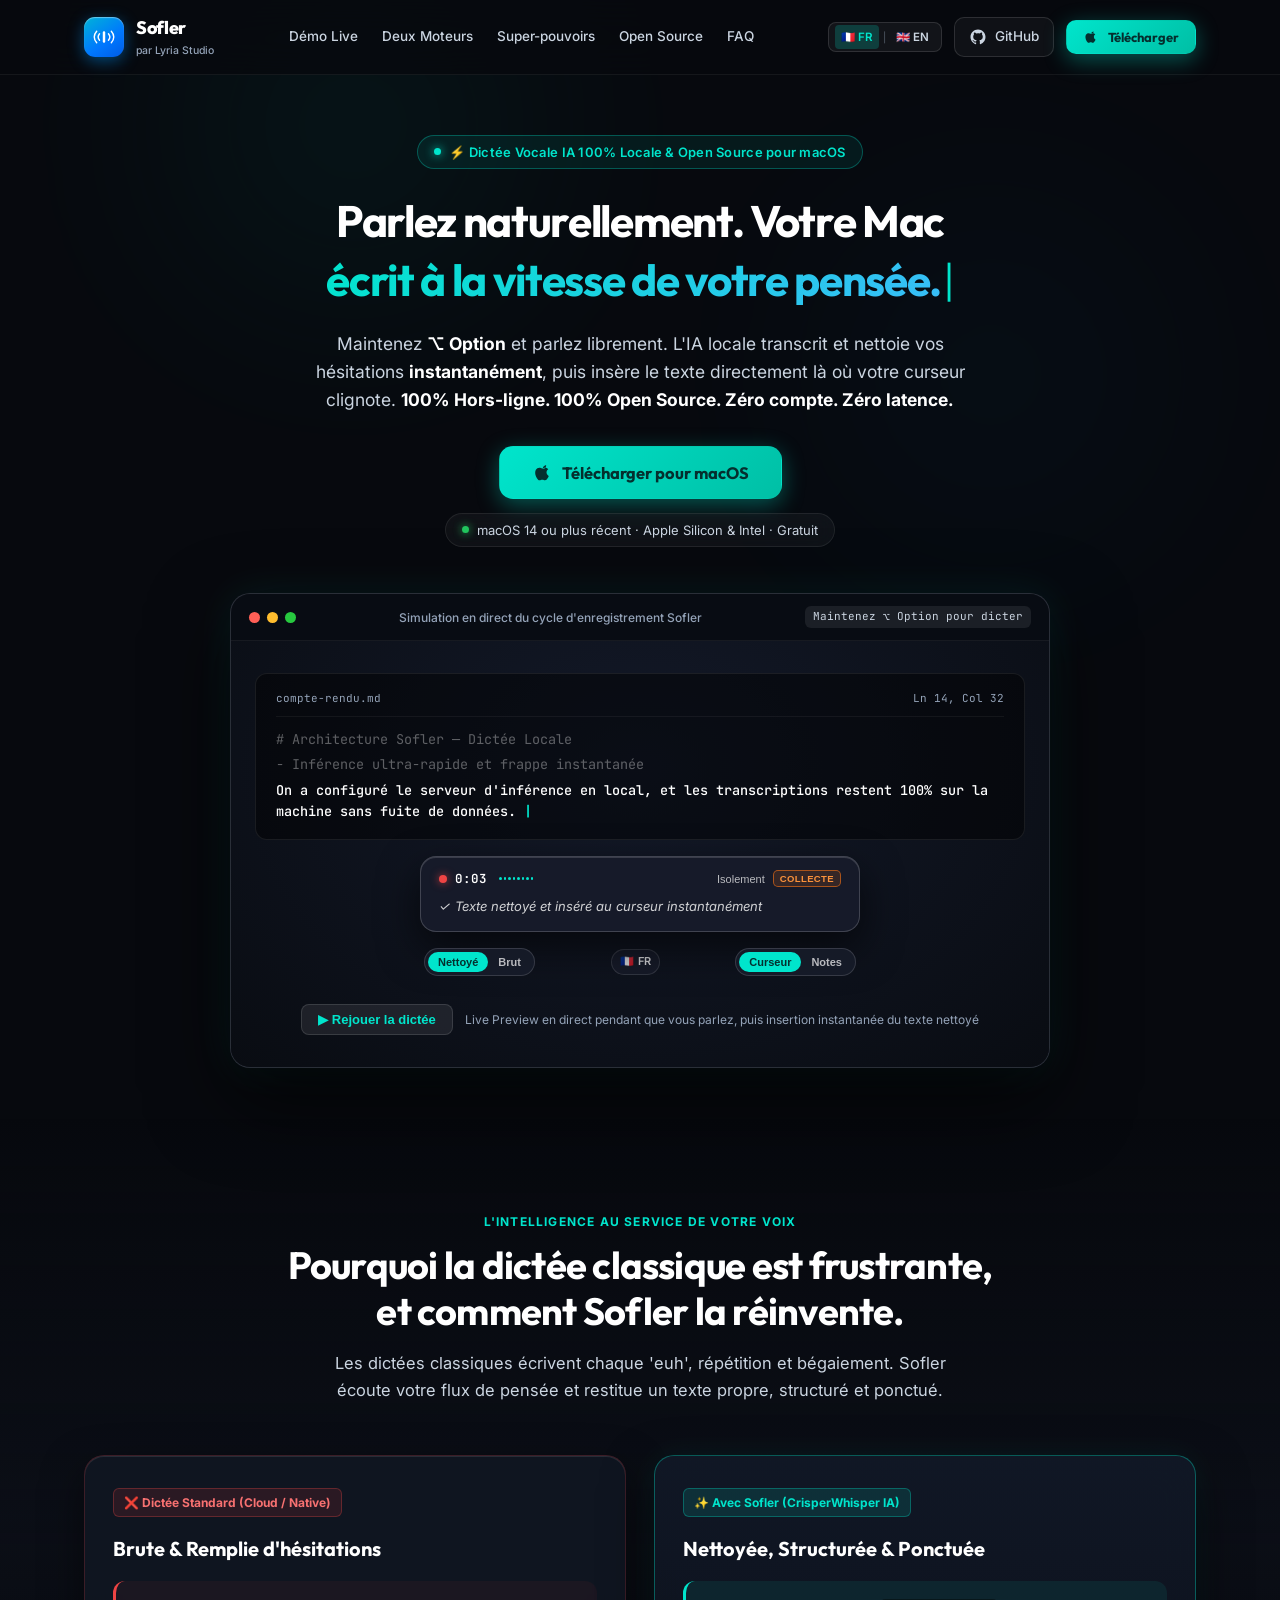
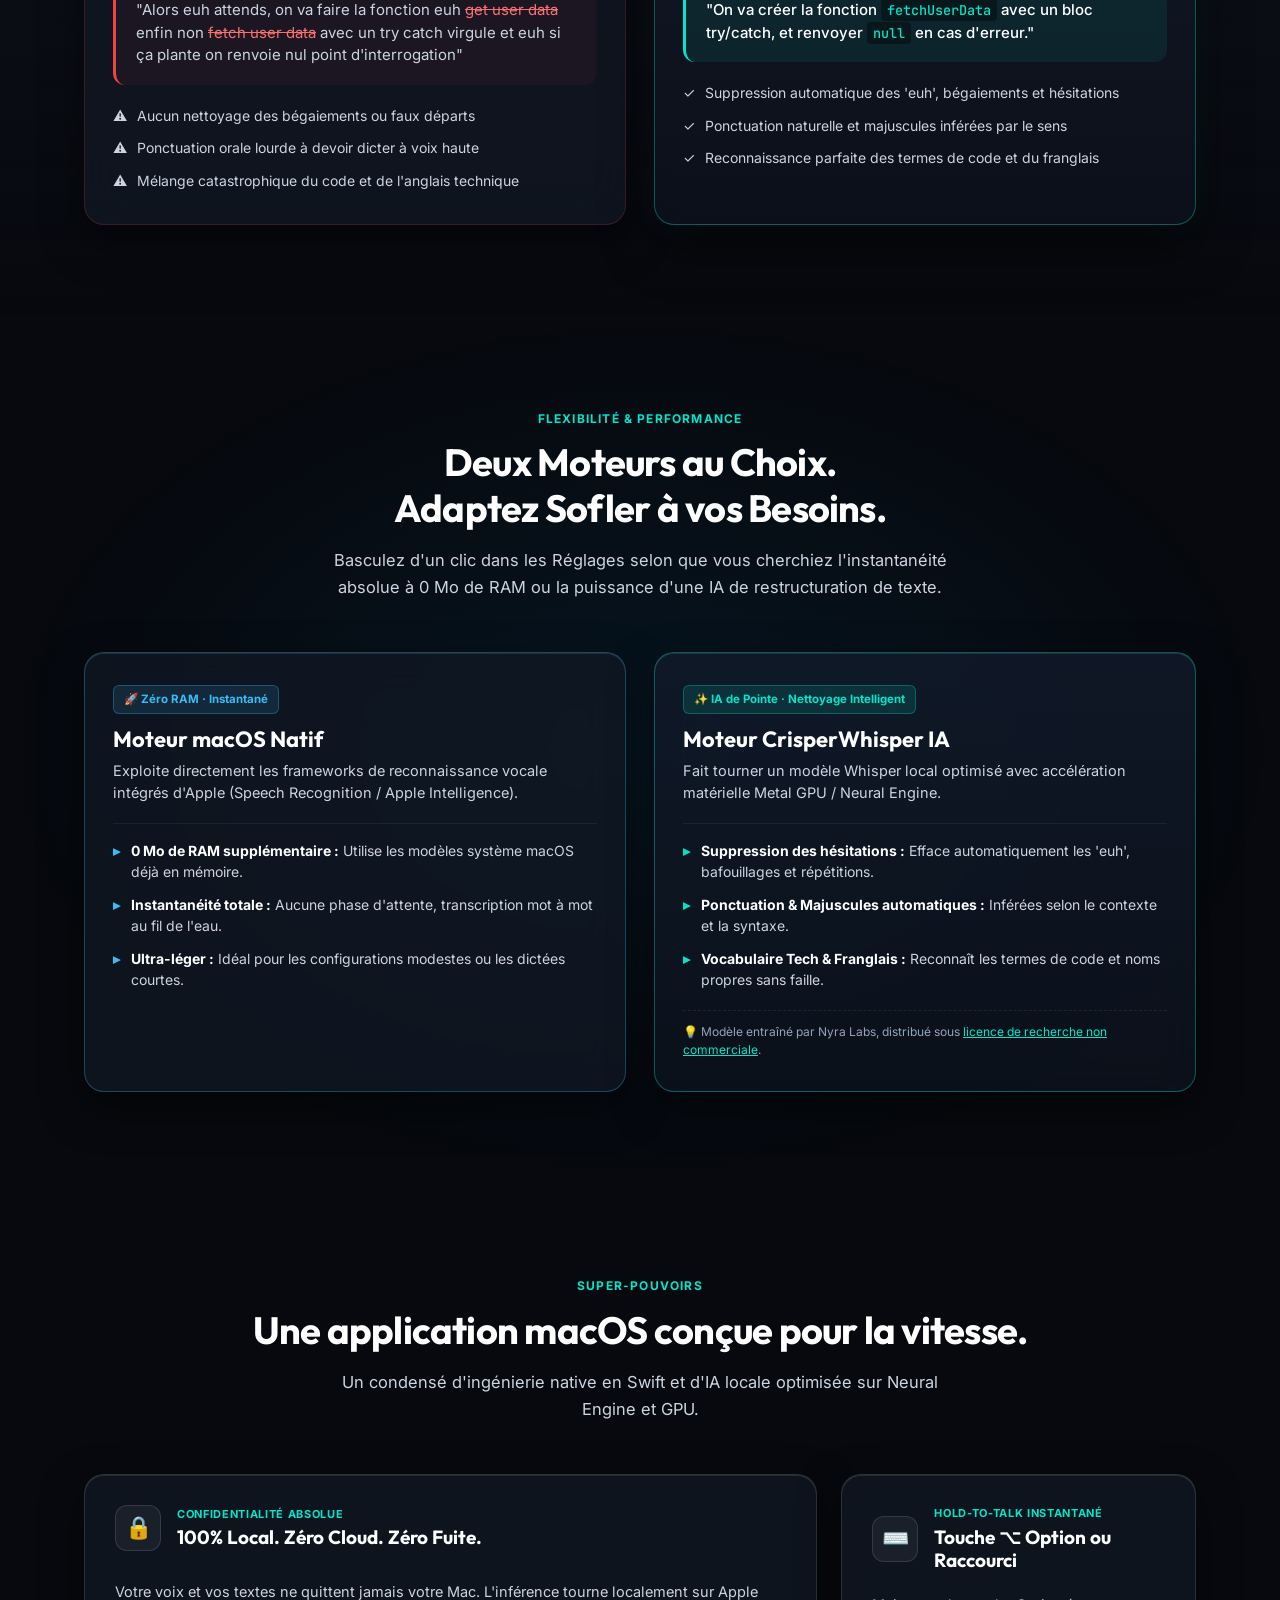
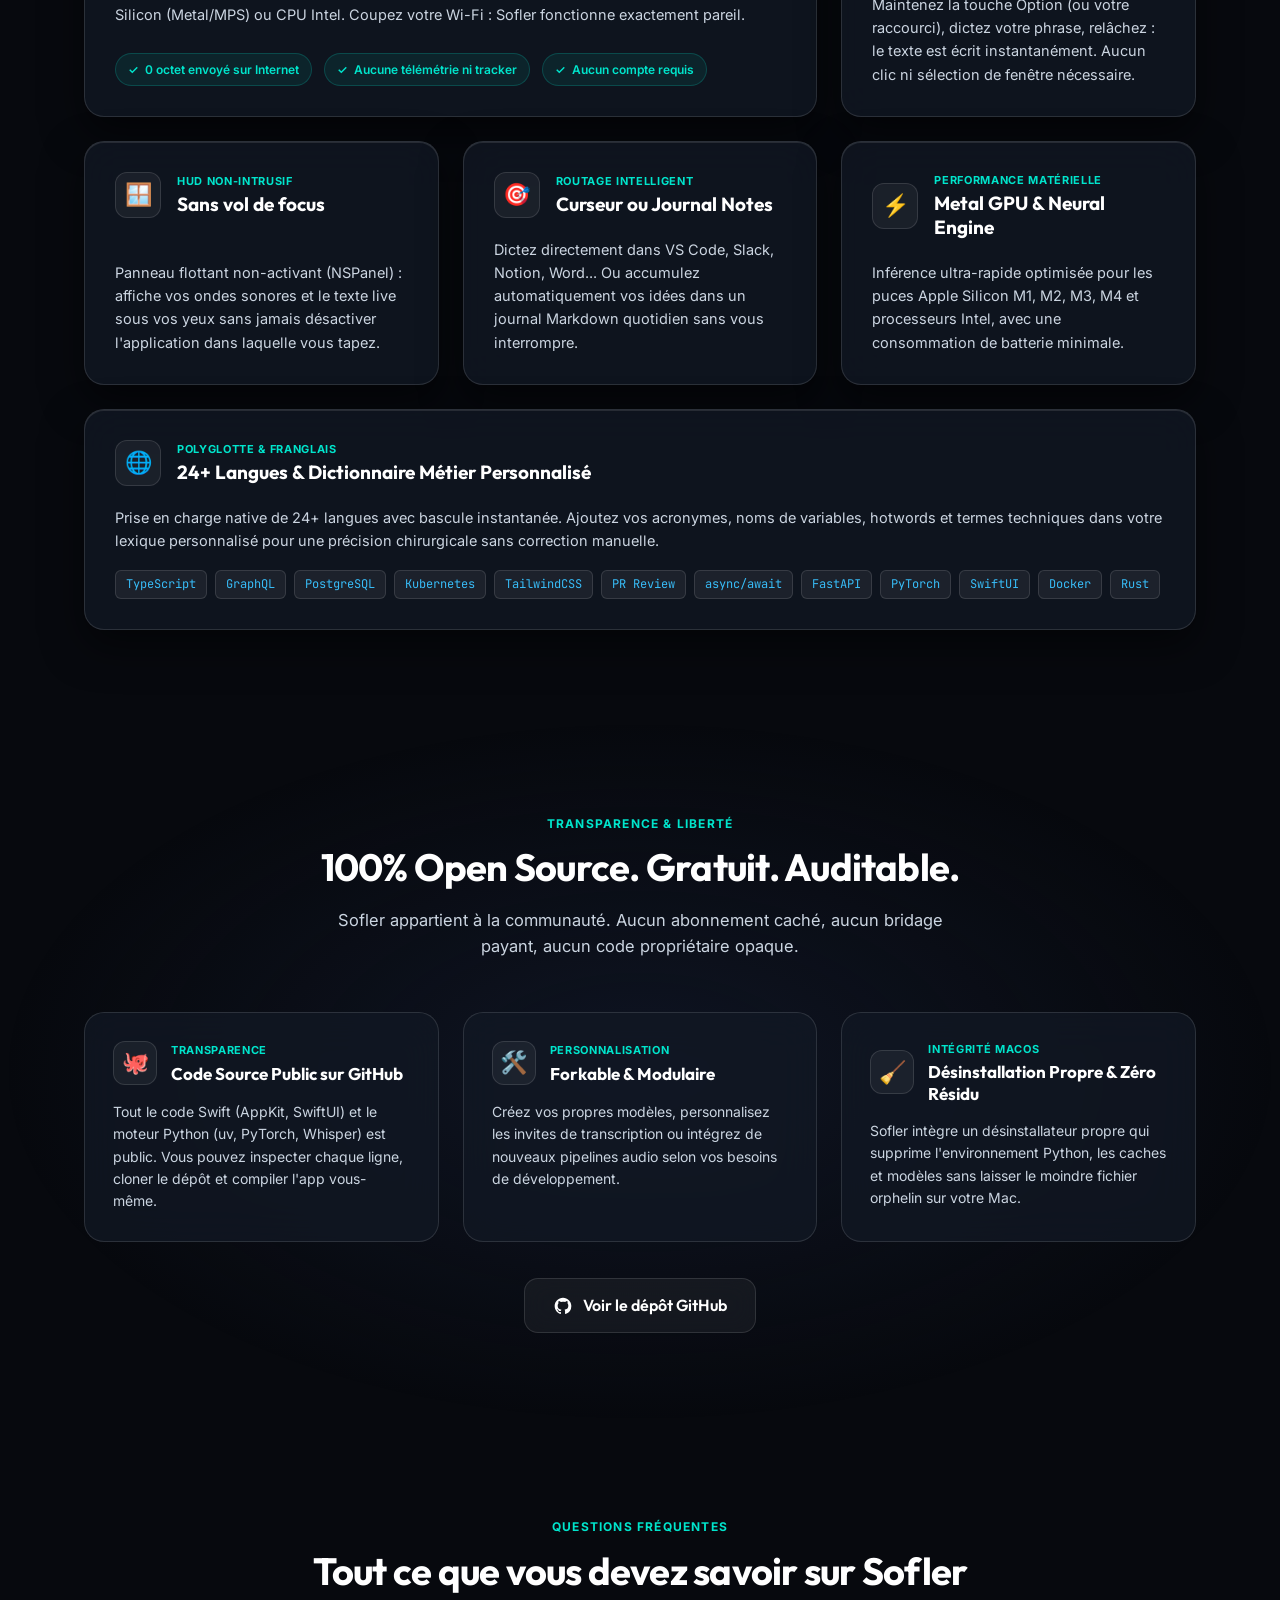
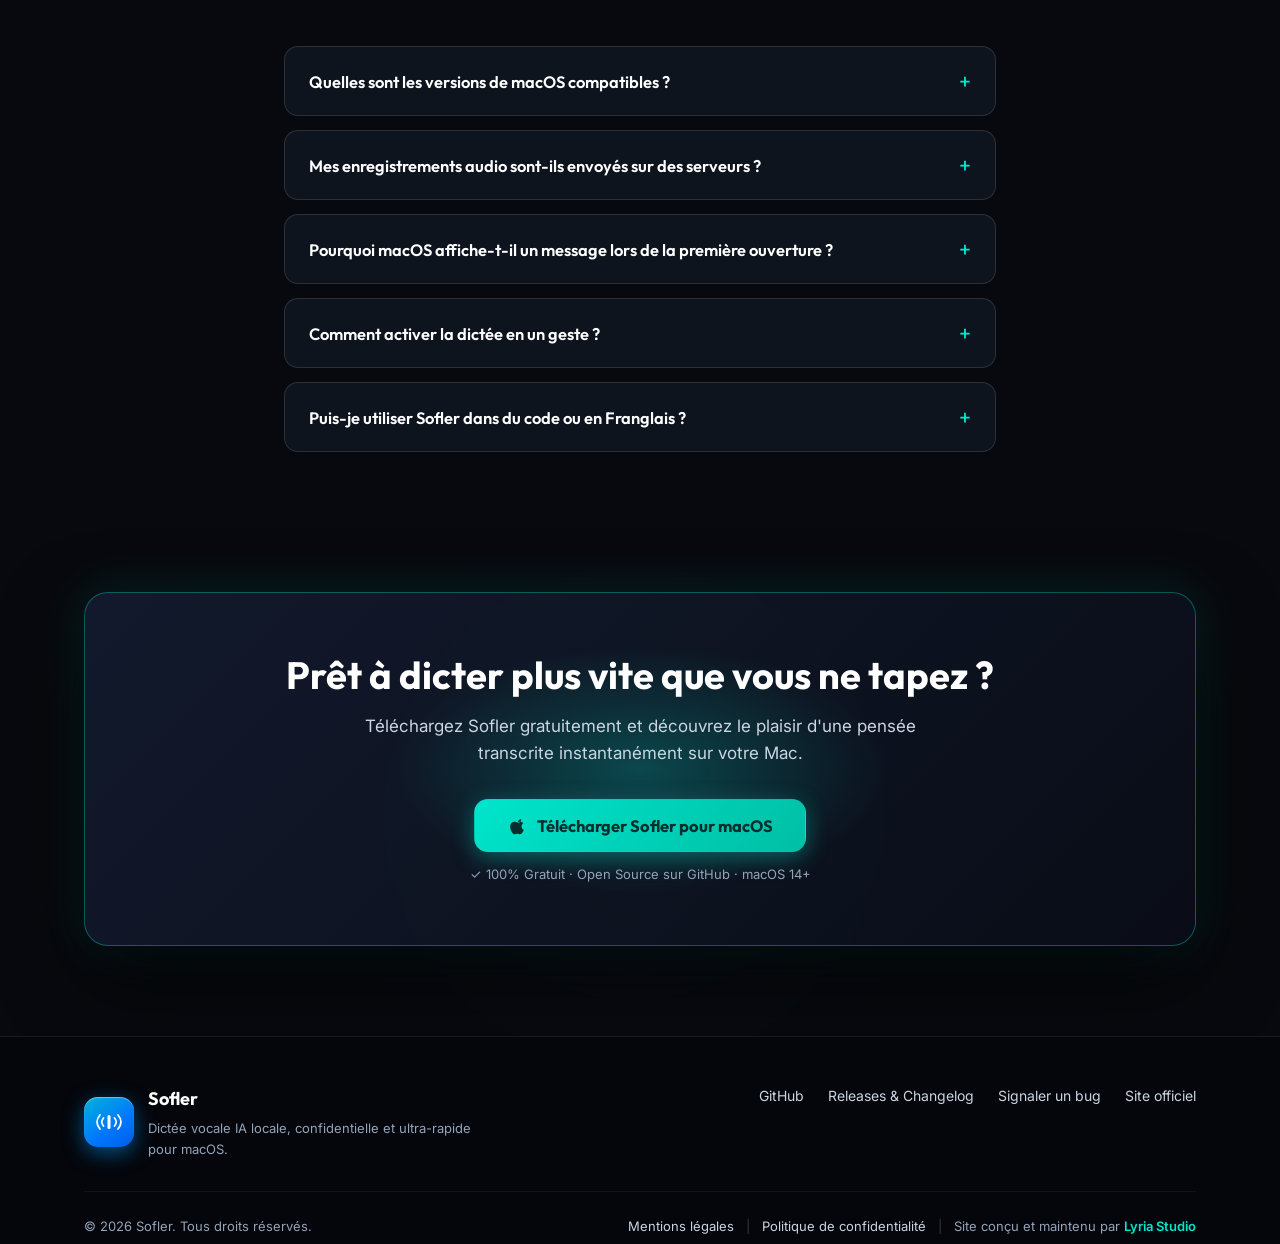
==== website/index.html @ c414a26a "feat(website): add official bilingual landing page, legal notices and hostinger config" ====
<!DOCTYPE html>
<html lang="fr" class="dark">
<head>
  <meta charset="UTF-8">
  <meta name="viewport" content="width=device-width, initial-scale=1.0">
  <title>Sofler — Dictée Vocale IA 100% Locale & Open Source pour macOS</title>
  <meta name="description" content="Dictée vocale locale ultra-rapide, privée et open source pour macOS. Parlez en maintenant ⌥ Option, l'IA locale nettoie vos hésitations et écrit à la vitesse de votre pensée.">
  
  <!-- OpenGraph / Social -->
  <meta property="og:type" content="website">
  <meta property="og:url" content="https://sofler.lyriastudio.fr/">
  <meta property="og:title" content="Sofler — Dictée Vocale IA 100% Locale & Open Source pour macOS">
  <meta property="og:description" content="Parlez naturellement. Votre Mac écrit à la vitesse de votre pensée. Zéro cloud, 100% Open Source.">
  <meta property="og:image" content="https://sofler.lyriastudio.fr/images/og-preview.png">
  <meta name="twitter:card" content="summary_large_image">
  <meta name="theme-color" content="#07090e">

  <!-- SEO hreflang -->
  <link rel="canonical" href="https://sofler.lyriastudio.fr/">
  <link rel="alternate" hreflang="fr" href="https://sofler.lyriastudio.fr/">
  <link rel="alternate" hreflang="en" href="https://sofler.lyriastudio.fr/en.html">
  <link rel="alternate" hreflang="x-default" href="https://sofler.lyriastudio.fr/">

  <!-- Favicon SVG -->
  <link rel="icon" type="image/svg+xml" href="data:image/svg+xml,%3Csvg xmlns='http://www.w3.org/2000/svg' viewBox='0 0 64 64'%3E%3Crect width='64' height='64' rx='16' fill='url(%23g)'/%3E%3Cdefs%3E%3ClinearGradient id='g' x1='0%25' y1='0%25' x2='100%25' y2='100%25'%3E%3Cstop offset='0%25' stop-color='%2300d2ff'/%3E%3Cstop offset='100%25' stop-color='%230072ff'/%3E%3C/linearGradient%3E%3C/defs%3E%3Crect x='29' y='16' width='6' height='32' rx='3' fill='%23ffffff'/%3E%3Cpath d='M23 23C20.5 25.5 19 28.5 19 32C19 35.5 20.5 38.5 23 41' stroke='%23ffffff' stroke-width='3.5' stroke-linecap='round' fill='none'/%3E%3Cpath d='M16 16C12 20.5 9.5 26 9.5 32C9.5 38 12 43.5 16 48' stroke='%23ffffff' stroke-width='3.5' stroke-linecap='round' fill='none'/%3E%3Cpath d='M41 23C43.5 25.5 45 28.5 45 32C45 35.5 43.5 38.5 41 41' stroke='%23ffffff' stroke-width='3.5' stroke-linecap='round' fill='none'/%3E%3Cpath d='M48 16C52 20.5 54.5 26 54.5 32C54.5 38 52 43.5 48 48' stroke='%23ffffff' stroke-width='3.5' stroke-linecap='round' fill='none'/%3E%3C/svg%3E">

  <!-- Preconnect & Non-Blocking Google Fonts (100/100 Lighthouse Performance) -->
  <link rel="preconnect" href="https://fonts.googleapis.com">
  <link rel="preconnect" href="https://fonts.gstatic.com" crossorigin>
  <link rel="preload" as="style" href="https://fonts.googleapis.com/css2?family=Outfit:wght@600;700;800&family=Inter:wght@400;500;600&family=JetBrains+Mono:wght@500;600&display=swap">
  <link rel="stylesheet" href="https://fonts.googleapis.com/css2?family=Outfit:wght@600;700;800&family=Inter:wght@400;500;600&family=JetBrains+Mono:wght@500;600&display=swap" media="print" onload="this.media='all'">
  <noscript>
    <link rel="stylesheet" href="https://fonts.googleapis.com/css2?family=Outfit:wght@600;700;800&family=Inter:wght@400;500;600&family=JetBrains+Mono:wght@500;600&display=swap">
  </noscript>

  <!-- Preload Local Stylesheet to Avoid Chaining Critical Requests -->
  <link rel="preload" as="style" href="style.css?v=2.1">
  <link rel="stylesheet" href="style.css?v=2.1">
</head>
<body>

  <!-- BACKGROUND GLOWS -->
  <div class="glow-orb glow-top-left"></div>
  <div class="glow-orb glow-top-right"></div>
  <div class="glow-orb glow-bottom-center"></div>

  <!-- NAVIGATION HEADER -->
  <header class="site-header">
    <div class="container header-inner">
      <a href="#" class="brand-logo" aria-label="Sofler Accueil">
        <div class="logo-squircle">
          <svg viewBox="0 0 64 64" fill="none" xmlns="http://www.w3.org/2000/svg">
            <rect x="29" y="18" width="6" height="28" rx="3" fill="#ffffff" />
            <path d="M21 24C19 26.5 17.5 29 17.5 32C17.5 35 19 37.5 21 40" stroke="#ffffff" stroke-width="3.5" stroke-linecap="round" />
            <path d="M14 18C10 22.5 8 27 8 32C8 37 10 41.5 14 46" stroke="#ffffff" stroke-width="3.5" stroke-linecap="round" />
            <path d="M43 24C45 26.5 46.5 29 46.5 32C46.5 35 45 37.5 43 40" stroke="#ffffff" stroke-width="3.5" stroke-linecap="round" />
            <path d="M50 18C54 22.5 56 27 56 32C56 37 54 41.5 50 46" stroke="#ffffff" stroke-width="3.5" stroke-linecap="round" />
          </svg>
        </div>
        <div class="brand-text">
          <span class="brand-name">Sofler</span>
          <span class="brand-sub">par Lyria Studio</span>
        </div>
      </a>

      <nav class="nav-links">
        <a href="#demo" class="nav-link">Démo Live</a>
        <a href="#engines" class="nav-link">Deux Moteurs</a>
        <a href="#features" class="nav-link">Super-pouvoirs</a>
        <a href="#opensource" class="nav-link">Open Source</a>
        <a href="#faq" class="nav-link">FAQ</a>
      </nav>

      <div class="header-actions">
        
        <!-- Language Switcher to en.html -->
        <div class="lang-switcher">
          <span class="lang-btn active">🇫🇷 FR</span>
          <span class="lang-divider">|</span>
          <a href="en.html" class="lang-btn" title="Switch to English">🇬🇧 EN</a>
        </div>

        <a href="https://github.com/mnaji42/sofler" target="_blank" rel="noopener noreferrer" class="btn-icon" title="Voir le code source sur GitHub">
          <svg width="18" height="18" viewBox="0 0 24 24" fill="currentColor">
            <path fill-rule="evenodd" clip-rule="evenodd" d="M12 2C6.477 2 2 6.484 2 12.017c0 4.425 2.865 8.18 6.839 9.504.5.092.682-.217.682-.483 0-.237-.008-.868-.013-1.703-2.782.605-3.369-1.343-3.369-1.343-.454-1.158-1.11-1.466-1.11-1.466-.908-.62.069-.608.069-.608 1.003.07 1.53 1.032 1.53 1.032.892 1.53 2.341 1.088 2.91.832.092-.647.35-1.088.636-1.338-2.22-.253-4.555-1.113-4.555-4.951 0-1.093.39-1.988 1.029-2.688-.103-.253-.446-1.272.098-2.65 0 0 .84-.27 2.75 1.026A9.564 9.564 0 0112 6.844c.85.004 1.705.115 2.504.337 1.909-1.296 2.747-1.027 2.747-1.027.546 1.379.202 2.398.1 2.651.64.7 1.028 1.595 1.028 2.688 0 3.848-2.339 4.695-4.566 4.943.359.309.678.92.678 1.855 0 1.338-.012 2.419-.012 2.747 0 .268.18.58.688.482A10.019 10.019 0 0022 12.017C22 6.484 17.522 2 12 2z"/>
          </svg>
          <span class="desktop-only">GitHub</span>
        </a>

        <button type="button" class="btn btn-primary btn-sm download-trigger-btn header-download-btn" aria-label="Télécharger Sofler">
          <svg width="15" height="15" viewBox="0 0 24 24" fill="currentColor">
            <path d="M18.71 19.5c-.83 1.24-1.71 2.45-3.05 2.47-1.34.03-1.77-.79-3.29-.79-1.53 0-2 .77-3.27.82-1.31.05-2.3-1.32-3.14-2.53C4.25 17 2.94 12.45 4.7 9.39c.87-1.52 2.43-2.48 4.12-2.51 1.28-.02 2.5.87 3.29.87.78 0 2.26-1.07 3.81-.91.65.03 2.47.26 3.64 1.98-.09.06-2.17 1.28-2.15 3.81.03 3.02 2.65 4.03 2.68 4.04-.03.07-.42 1.44-1.38 2.83M15.97 6.85c.66-.8 1.11-1.92.99-3.05-.96.04-2.13.64-2.82 1.44-.6.69-1.13 1.83-1 2.94 1.07.08 2.17-.53 2.83-1.33z"/>
          </svg>
          <span>Télécharger</span>
        </button>
      </div>
    </div>
  </header>

  <!-- MAIN CONTENT LANDMARK -->
  <main id="main-content">

  <!-- HERO SECTION WITH TYPEWRITER ANIMATION -->
  <section class="hero-section">
    <div class="container hero-content">
      
      <!-- Top Badge -->
      <div class="hero-badge">
        <span class="badge-dot"></span>
        <span class="badge-text">⚡ Dictée Vocale IA 100% Locale & Open Source pour macOS</span>
      </div>

      <!-- Main Headline with Super-Fast Single Line Typewriter -->
      <h1 class="hero-title">
        <span class="hero-title-static">Parlez naturellement. Votre Mac</span>
        <span class="typewriter-container"><span class="typewriter-text" id="typewriter-phrase">écrit à la vitesse de votre pensée.</span><span class="typewriter-cursor">|</span></span>
      </h1>

      <!-- Subtitle -->
      <p class="hero-subtitle">
        Maintenez <strong>⌥ Option</strong> et parlez librement. L'IA locale transcrit et nettoie vos hésitations <strong>instantanément</strong>, puis insère le texte directement là où votre curseur clignote. <strong>100% Hors-ligne. 100% Open Source. Zéro compte. Zéro latence.</strong>
      </p>

      <!-- CTA Button & Live Meta -->
      <div class="hero-cta-group">
        <button type="button" id="main-download-btn" class="btn btn-primary btn-download-hero download-trigger-btn">
          <svg width="20" height="20" viewBox="0 0 24 24" fill="currentColor">
            <path d="M18.71 19.5c-.83 1.24-1.71 2.45-3.05 2.47-1.34.03-1.77-.79-3.29-.79-1.53 0-2 .77-3.27.82-1.31.05-2.3-1.32-3.14-2.53C4.25 17 2.94 12.45 4.7 9.39c.87-1.52 2.43-2.48 4.12-2.51 1.28-.02 2.5.87 3.29.87.78 0 2.26-1.07 3.81-.91.65.03 2.47.26 3.64 1.98-.09.06-2.17 1.28-2.15 3.81.03 3.02 2.65 4.03 2.68 4.04-.03.07-.42 1.44-1.38 2.83M15.97 6.85c.66-.8 1.11-1.92.99-3.05-.96.04-2.13.64-2.82 1.44-.6.69-1.13 1.83-1 2.94 1.07.08 2.17-.53 2.83-1.33z"/>
          </svg>
          <span>Télécharger pour macOS</span>
        </button>

        <div class="release-status-banner" id="release-status">
          <span class="status-indicator"></span>
          <span id="release-info-text">Chargement de la version…</span>
        </div>
      </div>

      <!-- INTERACTIVE FLOATING HUD SIMULATOR -->
      <div id="demo" class="hud-simulator-wrapper">
        <div class="hud-mockup-header">
          <div class="mac-window-dots">
            <span class="dot dot-red"></span>
            <span class="dot dot-yellow"></span>
            <span class="dot dot-green"></span>
          </div>
          <span class="hud-mockup-title">Simulation en direct du cycle d'enregistrement Sofler</span>
          <div class="hud-badge-tag">Maintenez ⌥ Option pour dicter</div>
        </div>

        <div class="hud-stage-scene">
          
          <!-- Mockup Text Editor in Background -->
          <div class="mock-editor">
            <div class="mock-editor-header">
              <span class="mock-file-name">compte-rendu.md</span>
              <span class="mock-cursor-pos">Ln 14, Col 32</span>
            </div>
            <div class="mock-editor-content">
              <p class="editor-faded"># Architecture Sofler — Dictée Locale</p>
              <p class="editor-faded">- Inférence ultra-rapide et frappe instantanée</p>
              <p class="editor-active-line">
                <span id="mock-inserted-text"></span>
                <span class="cursor-blink">|</span>
              </p>
            </div>
          </div>

          <!-- The Floating HUD Overlay (Strict 440pt constant width) -->
          <div class="floating-hud-card" id="interactive-hud">
            
            <!-- Line 1: Timer, Waveform, Mic Mode, Collecte Badge -->
            <div class="hud-top-row">
              <div class="hud-status-left">
                <span class="hud-rec-dot" id="hud-dot"></span>
                <span class="hud-timer" id="hud-timer">0:03</span>
                <div class="hud-vumeter" id="hud-vumeter">
                  <div class="vu-bar" style="height: 6px;"></div>
                  <div class="vu-bar" style="height: 12px;"></div>
                  <div class="vu-bar" style="height: 16px;"></div>
                  <div class="vu-bar" style="height: 14px;"></div>
                  <div class="vu-bar" style="height: 8px;"></div>
                  <div class="vu-bar" style="height: 15px;"></div>
                  <div class="vu-bar" style="height: 10px;"></div>
                  <div class="vu-bar" style="height: 14px;"></div>
                </div>
              </div>

              <div class="hud-status-right">
                <button type="button" class="hud-btn-mode" id="btn-mic-mode" title="Mode Micro macOS">Isolement</button>
                <button type="button" class="hud-btn-badge" id="btn-collecte" title="Archivage local dans le corpus">COLLECTE</button>
              </div>
            </div>

            <!-- Line 2: Realtime Live Italic Preview & Status -->
            <div class="hud-preview-text" id="hud-live-text">
              … et les transcriptions restent 100% sur la machine sans fuite de données.
            </div>

          </div>

          <!-- HUD Bottom Floating Tabs -->
          <div class="hud-bottom-tabs" id="hud-tabs">
            <div class="hud-pill-group">
              <button type="button" class="hud-pill-btn active" id="tab-clean">Nettoyé</button>
              <button type="button" class="hud-pill-btn" id="tab-raw">Brut</button>
            </div>
            
            <div class="hud-pill-indicator">
              <span id="hud-lang-flag">🇫🇷</span>
              <span id="hud-lang-code">FR</span>
            </div>

            <div class="hud-pill-group">
              <button type="button" class="hud-pill-btn active" id="tab-caret">Curseur</button>
              <button type="button" class="hud-pill-btn" id="tab-notes">Notes</button>
            </div>
          </div>

          <!-- Simulator interactive triggers -->
          <div class="simulator-controls">
            <button type="button" class="sim-btn" id="btn-trigger-dictate">
              <span>▶ Rejouer la dictée</span>
            </button>
            <span class="sim-hint">Live Preview en direct pendant que vous parlez, puis insertion instantanée du texte nettoyé</span>
          </div>

        </div>
      </div>

    </div>
  </section>

  <!-- BEFORE / AFTER COMPARISON SECTION -->
  <section class="section comparison-section">
    <div class="container">
      <div class="section-header text-center">
        <span class="section-tag">L'Intelligence au service de votre voix</span>
        <h2 class="section-title">Pourquoi la dictée classique est frustrante,<br>et comment Sofler la réinvente.</h2>
        <p class="section-subtitle">Les dictées classiques écrivent chaque 'euh', répétition et bégaiement. Sofler écoute votre flux de pensée et restitue un texte propre, structuré et ponctué.</p>
      </div>

      <div class="comparison-grid">
        
        <!-- Classic Dictation Card -->
        <div class="comparison-card card-classic">
          <div class="card-badge-status status-bad">❌ Dictée Standard (Cloud / Native)</div>
          <h3 class="comparison-card-title">Brute & Remplie d'hésitations</h3>
          <div class="speech-bubble speech-bubble-bad">
            <p>
              "Alors euh attends, on va faire la fonction euh <span class="highlight-bad">get user data</span> enfin non <span class="highlight-bad">fetch user data</span> avec un try catch virgule et euh si ça plante on renvoie nul point d'interrogation"
            </p>
          </div>
          <ul class="comparison-points">
            <li><span>⚠️</span> Aucun nettoyage des bégaiements ou faux départs</li>
            <li><span>⚠️</span> Ponctuation orale lourde à devoir dicter à voix haute</li>
            <li><span>⚠️</span> Mélange catastrophique du code et de l'anglais technique</li>
          </ul>
        </div>

        <!-- Sofler Cleaned Card -->
        <div class="comparison-card card-sofler">
          <div class="card-badge-status status-good">✨ Avec Sofler (CrisperWhisper IA)</div>
          <h3 class="comparison-card-title">Nettoyée, Structurée & Ponctuée</h3>
          <div class="speech-bubble speech-bubble-good">
            <p>
              "On va créer la fonction <code>fetchUserData</code> avec un bloc try/catch, et renvoyer <code>null</code> en cas d'erreur."
            </p>
          </div>
          <ul class="comparison-points">
            <li><span>✓</span> Suppression automatique des 'euh', bégaiements et hésitations</li>
            <li><span>✓</span> Ponctuation naturelle et majuscules inférées par le sens</li>
            <li><span>✓</span> Reconnaissance parfaite des termes de code et du franglais</li>
          </ul>
        </div>

      </div>
    </div>
  </section>

  <!-- DUAL ENGINES SHOWCASE SECTION -->
  <section id="engines" class="section engines-section">
    <div class="container">
      <div class="section-header text-center">
        <span class="section-tag">Flexibilité & Performance</span>
        <h2 class="section-title">Deux Moteurs au Choix.<br>Adaptez Sofler à vos Besoins.</h2>
        <p class="section-subtitle">Basculez d'un clic dans les Réglages selon que vous cherchiez l'instantanéité absolue à 0 Mo de RAM ou la puissance d'une IA de restructuration de texte.</p>
      </div>

      <div class="engines-grid">
        
        <!-- Engine 1: Apple Native -->
        <div class="engine-card engine-apple">
          <div class="engine-header">
            <span class="engine-badge badge-apple">🚀 Zéro RAM · Instantané</span>
            <h3>Moteur macOS Natif</h3>
            <p>Exploite directement les frameworks de reconnaissance vocale intégrés d'Apple (Speech Recognition / Apple Intelligence).</p>
          </div>
          <ul class="engine-features-list">
            <li><strong>0 Mo de RAM supplémentaire :</strong> Utilise les modèles système macOS déjà en mémoire.</li>
            <li><strong>Instantanéité totale :</strong> Aucune phase d'attente, transcription mot à mot au fil de l'eau.</li>
            <li><strong>Ultra-léger :</strong> Idéal pour les configurations modestes ou les dictées courtes.</li>
          </ul>
        </div>

        <!-- Engine 2: CrisperWhisper IA -->
        <div class="engine-card engine-crisper">
          <div class="engine-header">
            <span class="engine-badge badge-crisper">✨ IA de Pointe · Nettoyage Intelligent</span>
            <h3>Moteur CrisperWhisper IA</h3>
            <p>Fait tourner un modèle Whisper local optimisé avec accélération matérielle Metal GPU / Neural Engine.</p>
          </div>
          <ul class="engine-features-list">
            <li><strong>Suppression des hésitations :</strong> Efface automatiquement les 'euh', bafouillages et répétitions.</li>
            <li><strong>Ponctuation & Majuscules automatiques :</strong> Inférées selon le contexte et la syntaxe.</li>
            <li><strong>Vocabulaire Tech & Franglais :</strong> Reconnaît les termes de code et noms propres sans faille.</li>
          </ul>
          <div class="engine-license-note">
            💡 Modèle entraîné par Nyra Labs, distribué sous <a href="https://huggingface.co/nyralabs/CrisperWhisper2.0_turbo/blob/main/LICENSE.md" target="_blank" rel="noopener noreferrer">licence de recherche non commerciale</a>.
          </div>
        </div>

      </div>
    </div>
  </section>

  <!-- BENTO GRID SUPER-POWERS -->
  <section id="features" class="section bento-section">
    <div class="container">
      <div class="section-header text-center">
        <span class="section-tag">Super-pouvoirs</span>
        <h2 class="section-title">Une application macOS conçue pour la vitesse.</h2>
        <p class="section-subtitle">Un condensé d'ingénierie native en Swift et d'IA locale optimisée sur Neural Engine et GPU.</p>
      </div>

      <div class="bento-grid">
        
        <!-- Row 1 Left: Card 1 - 100% Local & Privacy (Span 2) -->
        <div class="bento-card bento-span-2">
          <div class="bento-card-header">
            <div class="bento-icon-box">🔒</div>
            <div class="bento-header-text">
              <span class="bento-tag">Confidentialité Absolue</span>
              <h3 class="bento-title">100% Local. Zéro Cloud. Zéro Fuite.</h3>
            </div>
          </div>
          <p class="bento-desc">
            Votre voix et vos textes ne quittent jamais votre Mac. L'inférence tourne localement sur Apple Silicon (Metal/MPS) ou CPU Intel. Coupez votre Wi-Fi : Sofler fonctionne exactement pareil.
          </p>
          <div class="bento-graphic-privacy">
            <div class="privacy-pill"><span>✓</span> 0 octet envoyé sur Internet</div>
            <div class="privacy-pill"><span>✓</span> Aucune télémétrie ni tracker</div>
            <div class="privacy-pill"><span>✓</span> Aucun compte requis</div>
          </div>
        </div>

        <!-- Row 1 Right: Card 2 - Hold to talk (Span 1) -->
        <div class="bento-card">
          <div class="bento-card-header">
            <div class="bento-icon-box">⌨️</div>
            <div class="bento-header-text">
              <span class="bento-tag">Hold-to-talk Instantané</span>
              <h3 class="bento-title">Touche ⌥ Option ou Raccourci</h3>
            </div>
          </div>
          <p class="bento-desc">
            Maintenez la touche Option (ou votre raccourci), dictez votre phrase, relâchez : le texte est écrit instantanément. Aucun clic ni sélection de fenêtre nécessaire.
          </p>
        </div>

        <!-- Row 2 Left: Card 3 - Non-Intrusive HUD (Span 1) -->
        <div class="bento-card">
          <div class="bento-card-header">
            <div class="bento-icon-box">🪟</div>
            <div class="bento-header-text">
              <span class="bento-tag">HUD Non-Intrusif</span>
              <h3 class="bento-title">Sans vol de focus</h3>
            </div>
          </div>
          <p class="bento-desc">
            Panneau flottant non-activant (NSPanel) : affiche vos ondes sonores et le texte live sous vos yeux sans jamais désactiver l'application dans laquelle vous tapez.
          </p>
        </div>

        <!-- Row 2 Center: Card 4 - Smart Routing (Span 1) -->
        <div class="bento-card">
          <div class="bento-card-header">
            <div class="bento-icon-box">🎯</div>
            <div class="bento-header-text">
              <span class="bento-tag">Routage Intelligent</span>
              <h3 class="bento-title">Curseur ou Journal Notes</h3>
            </div>
          </div>
          <p class="bento-desc">
            Dictez directement dans VS Code, Slack, Notion, Word... Ou accumulez automatiquement vos idées dans un journal Markdown quotidien sans vous interrompre.
          </p>
        </div>

        <!-- Row 2 Right: Card 5 - Metal GPU Acceleration (Span 1) -->
        <div class="bento-card">
          <div class="bento-card-header">
            <div class="bento-icon-box">⚡</div>
            <div class="bento-header-text">
              <span class="bento-tag">Performance Matérielle</span>
              <h3 class="bento-title">Metal GPU & Neural Engine</h3>
            </div>
          </div>
          <p class="bento-desc">
            Inférence ultra-rapide optimisée pour les puces Apple Silicon M1, M2, M3, M4 et processeurs Intel, avec une consommation de batterie minimale.
          </p>
        </div>

        <!-- Row 3: Card 6 - Polyglot & Custom Tech Lexicon (Span 3 Full Width) -->
        <div class="bento-card bento-span-3">
          <div class="bento-card-header">
            <div class="bento-icon-box">🌐</div>
            <div class="bento-header-text">
              <span class="bento-tag">Polyglotte & Franglais</span>
              <h3 class="bento-title">24+ Langues & Dictionnaire Métier Personnalisé</h3>
            </div>
          </div>
          <p class="bento-desc">
            Prise en charge native de 24+ langues avec bascule instantanée. Ajoutez vos acronymes, noms de variables, hotwords et termes techniques dans votre lexique personnalisé pour une précision chirurgicale sans correction manuelle.
          </p>
          <div class="vocabulary-tags-cloud">
            <span class="vocab-tag">TypeScript</span>
            <span class="vocab-tag">GraphQL</span>
            <span class="vocab-tag">PostgreSQL</span>
            <span class="vocab-tag">Kubernetes</span>
            <span class="vocab-tag">TailwindCSS</span>
            <span class="vocab-tag">PR Review</span>
            <span class="vocab-tag">async/await</span>
            <span class="vocab-tag">FastAPI</span>
            <span class="vocab-tag">PyTorch</span>
            <span class="vocab-tag">SwiftUI</span>
            <span class="vocab-tag">Docker</span>
            <span class="vocab-tag">Rust</span>
          </div>
        </div>

      </div>
    </div>
  </section>

  <!-- OPEN SOURCE & FREEDOM SECTION -->
  <section id="opensource" class="section os-section">
    <div class="container">
      <div class="section-header text-center">
        <span class="section-tag">Transparence & Liberté</span>
        <h2 class="section-title">100% Open Source. Gratuit. Auditable.</h2>
        <p class="section-subtitle">Sofler appartient à la communauté. Aucun abonnement caché, aucun bridage payant, aucun code propriétaire opaque.</p>
      </div>

      <div class="os-cards-grid">
        <div class="os-feature-card">
          <div class="os-card-header">
            <div class="os-icon">🐙</div>
            <div class="os-header-text">
              <span class="os-tag">Transparence</span>
              <h3>Code Source Public sur GitHub</h3>
            </div>
          </div>
          <p>Tout le code Swift (AppKit, SwiftUI) et le moteur Python (uv, PyTorch, Whisper) est public. Vous pouvez inspecter chaque ligne, cloner le dépôt et compiler l'app vous-même.</p>
        </div>

        <div class="os-feature-card">
          <div class="os-card-header">
            <div class="os-icon">🛠️</div>
            <div class="os-header-text">
              <span class="os-tag">Personnalisation</span>
              <h3>Forkable & Modulaire</h3>
            </div>
          </div>
          <p>Créez vos propres modèles, personnalisez les invites de transcription ou intégrez de nouveaux pipelines audio selon vos besoins de développement.</p>
        </div>

        <div class="os-feature-card">
          <div class="os-card-header">
            <div class="os-icon">🧹</div>
            <div class="os-header-text">
              <span class="os-tag">Intégrité macOS</span>
              <h3>Désinstallation Propre & Zéro Résidu</h3>
            </div>
          </div>
          <p>Sofler intègre un désinstallateur propre qui supprime l'environnement Python, les caches et modèles sans laisser le moindre fichier orphelin sur votre Mac.</p>
        </div>
      </div>

      <div class="text-center" style="margin-top: 36px;">
        <a href="https://github.com/mnaji42/sofler" target="_blank" rel="noopener noreferrer" class="btn btn-secondary btn-lg">
          <svg width="20" height="20" viewBox="0 0 24 24" fill="currentColor">
            <path fill-rule="evenodd" clip-rule="evenodd" d="M12 2C6.477 2 2 6.484 2 12.017c0 4.425 2.865 8.18 6.839 9.504.5.092.682-.217.682-.483 0-.237-.008-.868-.013-1.703-2.782.605-3.369-1.343-3.369-1.343-.454-1.158-1.11-1.466-1.11-1.466-.908-.62.069-.608.069-.608 1.003.07 1.53 1.032 1.53 1.032.892 1.53 2.341 1.088 2.91.832.092-.647.35-1.088.636-1.338-2.22-.253-4.555-1.113-4.555-4.951 0-1.093.39-1.988 1.029-2.688-.103-.253-.446-1.272.098-2.65 0 0 .84-.27 2.75 1.026A9.564 9.564 0 0112 6.844c.85.004 1.705.115 2.504.337 1.909-1.296 2.747-1.027 2.747-1.027.546 1.379.202 2.398.1 2.651.64.7 1.028 1.595 1.028 2.688 0 3.848-2.339 4.695-4.566 4.943.359.309.678.92.678 1.855 0 1.338-.012 2.419-.012 2.747 0 .268.18.58.688.482A10.019 10.019 0 0022 12.017C22 6.484 17.522 2 12 2z"/>
          </svg>
          <span>Voir le dépôt GitHub</span>
        </a>
      </div>

    </div>
  </section>

  <!-- FAQ SECTION -->
  <section id="faq" class="section faq-section">
    <div class="container faq-container">
      <div class="section-header text-center">
        <span class="section-tag">Questions Fréquentes</span>
        <h2 class="section-title">Tout ce que vous devez savoir sur Sofler</h2>
      </div>

      <div class="faq-accordion">
        
        <div class="faq-item">
          <button class="faq-question" type="button" aria-expanded="false" aria-controls="faq-ans-1">
            <span>Quelles sont les versions de macOS compatibles ?</span>
            <span class="faq-icon" aria-hidden="true">+</span>
          </button>
          <div class="faq-answer" id="faq-ans-1">
            <p>Sofler est compatible avec <strong>macOS 14 (Sonoma)</strong>, <strong>macOS 15 (Sequoia)</strong> et supérieur. L'application tourne nativement sur les puces <strong>Apple Silicon (M1, M2, M3, M4, Pro, Max, Ultra)</strong> ainsi que sur les Mac à processeur <strong>Intel</strong>.</p>
          </div>
        </div>

        <div class="faq-item">
          <button class="faq-question" type="button" aria-expanded="false" aria-controls="faq-ans-2">
            <span>Mes enregistrements audio sont-ils envoyés sur des serveurs ?</span>
            <span class="faq-icon" aria-hidden="true">+</span>
          </button>
          <div class="faq-answer" id="faq-ans-2">
            <p><strong>Absolument jamais.</strong> Sofler a été développé avec une éthique stricte de confidentialité. Aucun serveur, aucun service cloud, aucun tracker, aucune télémétrie. Le traitement du signal audio et la transcription s'effectuent entièrement dans la mémoire de votre Mac.</p>
          </div>
        </div>

        <div class="faq-item">
          <button class="faq-question" type="button" aria-expanded="false" aria-controls="faq-ans-3">
            <span>Pourquoi macOS affiche-t-il un message lors de la première ouverture ?</span>
            <span class="faq-icon" aria-hidden="true">+</span>
          </button>
          <div class="faq-answer" id="faq-ans-3">
            <p>Pour distribuer une application sans avertissement Gatekeeper, Apple exige un compte développeur payant annuel de 99$/an. En tant que projet 100% open source et gratuit, Sofler est distribué librement. Suivre le guide en 1 clic (Ouvrir quand même dans Réglages Système) suffit à autoriser l'application de façon permanente.</p>
          </div>
        </div>

        <div class="faq-item">
          <button class="faq-question" type="button" aria-expanded="false" aria-controls="faq-ans-4">
            <span>Comment activer la dictée en un geste ?</span>
            <span class="faq-icon" aria-hidden="true">+</span>
          </button>
          <div class="faq-answer" id="faq-ans-4">
            <p>Par défaut, il vous suffit de <strong>maintenir la touche ⌥ Option</strong> (gauche ou droite selon votre choix) pendant que vous parlez, puis de la relâcher. Vous pouvez également configurer un raccourci clavier personnalisé standard (par exemple <code>⌥ + Espace</code> ou <code>⌃ + D</code>) dans les Réglages.</p>
          </div>
        </div>

        <div class="faq-item">
          <button class="faq-question" type="button" aria-expanded="false" aria-controls="faq-ans-5">
            <span>Puis-je utiliser Sofler dans du code ou en Franglais ?</span>
            <span class="faq-icon" aria-hidden="true">+</span>
          </button>
          <div class="faq-answer" id="faq-ans-5">
            <p>Absolument ! C'est l'un des points forts majeurs de CrisperWhisper. Il reconnaît nativement les termes de programmation (<code>async/await</code>, <code>useState</code>, <code>try/catch</code>), les acronymes et les noms techniques anglais au milieu d'une phrase en français.</p>
          </div>
        </div>

      </div>
    </div>
  </section>

  <!-- BOTTOM DOWNLOAD CTA BANNER -->
  <section class="section bottom-cta-section">
    <div class="container">
      <div class="bottom-cta-box">
        <div class="cta-glow-bg"></div>
        <div class="bottom-cta-content">
          <h2 class="bottom-cta-title">Prêt à dicter plus vite que vous ne tapez ?</h2>
          <p class="bottom-cta-desc">Téléchargez Sofler gratuitement et découvrez le plaisir d'une pensée transcrite instantanément sur votre Mac.</p>
          <div class="bottom-cta-actions">
            <button type="button" class="btn btn-primary btn-download-hero download-trigger-btn">
              <svg width="20" height="20" viewBox="0 0 24 24" fill="currentColor">
                <path d="M18.71 19.5c-.83 1.24-1.71 2.45-3.05 2.47-1.34.03-1.77-.79-3.29-.79-1.53 0-2 .77-3.27.82-1.31.05-2.3-1.32-3.14-2.53C4.25 17 2.94 12.45 4.7 9.39c.87-1.52 2.43-2.48 4.12-2.51 1.28-.02 2.5.87 3.29.87.78 0 2.26-1.07 3.81-.91.65.03 2.47.26 3.64 1.98-.09.06-2.17 1.28-2.15 3.81.03 3.02 2.65 4.03 2.68 4.04-.03.07-.42 1.44-1.38 2.83M15.97 6.85c.66-.8 1.11-1.92.99-3.05-.96.04-2.13.64-2.82 1.44-.6.69-1.13 1.83-1 2.94 1.07.08 2.17-.53 2.83-1.33z"/>
              </svg>
              <span>Télécharger Sofler pour macOS</span>
            </button>
            <span class="cta-safe-note">✓ 100% Gratuit · Open Source sur GitHub · macOS 14+</span>
          </div>
        </div>
      </div>
    </div>
  </section>

  </main>

  <!-- SITE FOOTER WITH LYRIA STUDIO BRANDING & LEGAL LINKS -->
  <footer class="site-footer">
    <div class="container footer-inner">
      <div class="footer-top-row">
        <div class="footer-brand">
          <div class="logo-squircle logo-footer">
            <svg viewBox="0 0 64 64" fill="none" xmlns="http://www.w3.org/2000/svg">
              <rect x="29" y="18" width="6" height="28" rx="3" fill="#ffffff" />
              <path d="M21 24C19 26.5 17.5 29 17.5 32C17.5 35 19 37.5 21 40" stroke="#ffffff" stroke-width="3.5" stroke-linecap="round" />
              <path d="M14 18C10 22.5 8 27 8 32C8 37 10 41.5 14 46" stroke="#ffffff" stroke-width="3.5" stroke-linecap="round" />
              <path d="M43 24C45 26.5 46.5 29 46.5 32C46.5 35 45 37.5 43 40" stroke="#ffffff" stroke-width="3.5" stroke-linecap="round" />
              <path d="M50 18C54 22.5 56 27 56 32C56 37 54 41.5 50 46" stroke="#ffffff" stroke-width="3.5" stroke-linecap="round" />
            </svg>
          </div>
          <div>
            <span class="footer-title">Sofler</span>
            <p class="footer-desc">Dictée vocale IA locale, confidentielle et ultra-rapide pour macOS.</p>
          </div>
        </div>

        <div class="footer-links">
          <a href="https://github.com/mnaji42/sofler" target="_blank" rel="noopener noreferrer">GitHub</a>
          <a href="https://github.com/mnaji42/sofler/releases" target="_blank" rel="noopener noreferrer">Releases & Changelog</a>
          <a href="https://github.com/mnaji42/sofler/issues" target="_blank" rel="noopener noreferrer">Signaler un bug</a>
          <a href="https://sofler.lyriastudio.fr/">Site officiel</a>
        </div>
      </div>

      <div class="footer-bottom-bar">
        <p>© 2026 Sofler. Tous droits réservés.</p>
        <div class="footer-legal-links">
          <a href="mentions-legales.html">Mentions légales</a>
          <span class="footer-sep">|</span>
          <a href="politique-de-confidentialite.html">Politique de confidentialité</a>
          <span class="footer-sep">|</span>
          <span>Site conçu et maintenu par <a href="https://lyriastudio.fr" target="_blank" rel="noopener noreferrer" class="lyria-backlink">Lyria Studio</a></span>
        </div>
      </div>
    </div>
  </footer>

  <!-- DOWNLOAD & LARGE 8-STEP CAROUSEL MODAL -->
  <div id="download-modal" class="modal-backdrop">
    <div class="modal-card">
      <button type="button" class="modal-close-btn" id="modal-close-btn" aria-label="Fermer la fenêtre">&times;</button>
      
      <div class="modal-header">
        <div class="logo-squircle logo-modal">
          <svg viewBox="0 0 64 64" fill="none" xmlns="http://www.w3.org/2000/svg">
            <rect x="29" y="18" width="6" height="28" rx="3" fill="#ffffff" />
            <path d="M21 24C19 26.5 17.5 29 17.5 32C17.5 35 19 37.5 21 40" stroke="#ffffff" stroke-width="3.5" stroke-linecap="round" />
            <path d="M14 18C10 22.5 8 27 8 32C8 37 10 41.5 14 46" stroke="#ffffff" stroke-width="3.5" stroke-linecap="round" />
            <path d="M43 24C45 26.5 46.5 29 46.5 32C46.5 35 45 37.5 43 40" stroke="#ffffff" stroke-width="3.5" stroke-linecap="round" />
            <path d="M50 18C54 22.5 56 27 56 32C56 37 54 41.5 50 46" stroke="#ffffff" stroke-width="3.5" stroke-linecap="round" />
          </svg>
        </div>
        <h2 class="modal-title">Téléchargement de Sofler en cours… 🚀</h2>
        <p class="modal-subtitle">Votre fichier <code>Sofler.dmg</code> est en cours de téléchargement. Suivez ce guide illustré pour l'ouvrir facilement :</p>
      </div>

      <!-- Why Callout -->
      <div class="modal-why-box">
        <p class="modal-why-title"><strong>💡 Pourquoi ces étapes spécifiques ?</strong></p>
        <p>Sofler est un projet <strong>100% open source et gratuit</strong>. Nous ne payons pas l'abonnement Apple Developer à 99$/an, ce qui fait que macOS affiche un avertissement de sécurité par défaut. Suivre ces étapes ne prend que <strong>30 secondes</strong> et n'est à faire qu'une seule fois !</p>
      </div>

      <!-- Large Interactive Carousel Container -->
      <div class="carousel-wrapper">
        <div class="carousel-step-header">
          <span class="carousel-counter-badge" id="carousel-step-badge">Étape 1 sur 8</span>
          <h3 class="carousel-step-title" id="carousel-step-title">1. Téléchargez et ouvrez Sofler.dmg</h3>
        </div>

        <div class="carousel-slide-viewport">
          <img src="images/01-fichier-telecharger-doubleclick.png" alt="Étape 1 : double-cliquez sur le fichier Sofler.dmg" class="carousel-img" id="carousel-img" width="560" height="340" loading="lazy" decoding="async">
        </div>

        <p class="carousel-instruction-text" id="carousel-step-desc">
          Récupérez le fichier <code>Sofler.dmg</code> puis double-cliquez dessus pour monter l'image disque dans votre Finder.
        </p>

        <!-- Carousel Navigation Controls -->
        <div class="carousel-nav-row">
          <button type="button" class="carousel-nav-btn" id="carousel-prev-btn" aria-label="Étape précédente">‹ Précédent</button>
          
          <div class="carousel-dots-group" id="carousel-dots">
            <!-- 8 dynamic dots generated by app.js -->
          </div>

          <button type="button" class="carousel-nav-btn" id="carousel-next-btn" aria-label="Étape suivante">Suivant ›</button>
        </div>
      </div>

      <!-- Modal Footer Action -->
      <div class="modal-footer">
        <button type="button" class="btn btn-primary" id="modal-confirm-btn" aria-label="Fermer le guide d'installation">J'ai compris !</button>
        <a href="https://github.com/mnaji42/sofler/releases/latest/download/Sofler.dmg" class="modal-restart-link" aria-label="Relancer le téléchargement de Sofler.dmg">Le téléchargement n'a pas démarré ? Cliquez ici pour relancer.</a>
      </div>

    </div>
  </div>

  <script src="app.js?v=2.1" defer></script>
</body>
</html>
---- website/style.css ----
/* ==========================================================================
   SOFLER LANDING PAGE - MODERN DARK GLASSMORPHIC DESIGN SYSTEM
   ========================================================================== */

:root {
  /* Color Palette */
  --bg-dark: #07090e;
  --bg-surface: #0e121b;
  --bg-card: rgba(18, 24, 37, 0.75);
  --bg-card-hover: rgba(24, 32, 50, 0.9);
  
  --accent: #00e5cc;
  --accent-glow: rgba(0, 229, 204, 0.35);
  --accent-hover: #14f8dd;
  --accent-dark: #042f2e;
  
  --blue-bright: #38bdf8;
  --blue-primary: #0284c7;
  --purple-glow: #818cf8;
  
  --text-primary: #ffffff;
  --text-secondary: #cbd5e1;
  --text-muted: #94a3b8;
  
  --border-light: rgba(255, 255, 255, 0.12);
  --border-active: rgba(0, 229, 204, 0.5);
  
  --font-heading: 'Outfit', -apple-system, BlinkMacSystemFont, 'SF Pro Display', sans-serif;
  --font-body: 'Inter', -apple-system, BlinkMacSystemFont, 'SF Pro Text', sans-serif;
  --font-mono: 'JetBrains Mono', 'SF Mono', Menlo, monospace;
  
  --radius-sm: 8px;
  --radius-md: 14px;
  --radius-lg: 20px;
  --radius-full: 9999px;
  
  --shadow-card: 0 16px 40px rgba(0, 0, 0, 0.5), inset 0 1px 0 rgba(255, 255, 255, 0.1);
  --shadow-glow: 0 0 30px rgba(0, 229, 204, 0.2);
}

/* RESET & BASE */
*, *::before, *::after {
  box-sizing: border-box;
  margin: 0;
  padding: 0;
}

html {
  scroll-behavior: smooth;
  color-scheme: dark;
  width: 100%;
  max-width: 100%;
  overflow-x: clip;
}

body {
  background-color: var(--bg-dark);
  color: var(--text-primary);
  font-family: var(--font-body);
  font-size: 16px;
  line-height: 1.6;
  width: 100%;
  max-width: 100%;
  overflow-x: clip;
  position: relative;
  -webkit-font-smoothing: antialiased;
  -moz-osx-font-smoothing: grayscale;
}

.container {
  width: 100%;
  max-width: 1160px;
  margin: 0 auto;
  padding: 0 24px;
}

/* BACKGROUND GLOWS */
.glow-orb {
  position: absolute;
  border-radius: 50%;
  filter: blur(120px);
  pointer-events: none;
  z-index: 0;
  opacity: 0.45;
  max-width: 100vw;
}

.glow-top-left {
  top: -100px;
  left: 10%;
  width: 450px;
  height: 450px;
  background: radial-gradient(circle, rgba(0, 229, 204, 0.25) 0%, transparent 70%);
}

.glow-top-right {
  top: 150px;
  right: 5%;
  width: 450px;
  height: 450px;
  background: radial-gradient(circle, rgba(2, 132, 199, 0.2) 0%, transparent 70%);
}

.glow-bottom-center {
  bottom: 200px;
  left: 30%;
  width: 500px;
  height: 500px;
  background: radial-gradient(circle, rgba(129, 140, 248, 0.15) 0%, transparent 70%);
}

/* TYPOGRAPHY */
h1, h2, h3, h4 {
  font-family: var(--font-heading);
  color: var(--text-primary);
  font-weight: 700;
  line-height: 1.2;
}

.gradient-text {
  background: linear-gradient(135deg, #ffffff 30%, var(--accent) 80%, var(--blue-bright) 100%);
  -webkit-background-clip: text;
  -webkit-text-fill-color: transparent;
  display: inline-block;
}

/* HERO TYPEWRITER CONTAINER */
.typewriter-container {
  display: block;
  min-height: 1.3em;
  margin: 4px auto 0;
  text-align: center;
  position: relative;
}

.typewriter-text {
  color: var(--accent);
  background: linear-gradient(135deg, var(--accent) 0%, var(--blue-bright) 100%);
  -webkit-background-clip: text;
  -webkit-text-fill-color: transparent;
}

.typewriter-cursor {
  display: inline-block;
  color: var(--accent);
  font-weight: 300;
  margin-left: 2px;
  animation: blink 0.8s infinite;
}
/* BUTTONS */
.btn {
  display: inline-flex;
  align-items: center;
  justify-content: center;
  gap: 10px;
  padding: 12px 24px;
  border-radius: var(--radius-md);
  font-family: var(--font-heading);
  font-size: 15px;
  font-weight: 600;
  text-decoration: none;
  cursor: pointer;
  border: 1px solid transparent;
  transition: all 0.2s cubic-bezier(0.16, 1, 0.3, 1);
  white-space: nowrap;
}

.btn-primary {
  background: linear-gradient(135deg, var(--accent) 0%, #00bfa5 100%);
  color: #042f2e;
  font-weight: 700;
  box-shadow: 0 6px 22px var(--accent-glow);
}

.btn-primary:hover {
  transform: translateY(-2px);
  box-shadow: 0 10px 32px rgba(0, 229, 204, 0.5);
  background: linear-gradient(135deg, var(--accent-hover) 0%, var(--accent) 100%);
}

.btn-download-hero {
  padding: 15px 32px;
  font-size: 16.5px;
  border-radius: 14px;
}

.btn-secondary {
  background: rgba(255, 255, 255, 0.05);
  color: var(--text-primary);
  border-color: var(--border-light);
  backdrop-filter: blur(12px);
}

.btn-secondary:hover {
  background: rgba(255, 255, 255, 0.1);
  border-color: rgba(255, 255, 255, 0.25);
  transform: translateY(-2px);
}

.btn-sm {
  padding: 8px 16px;
  font-size: 13px;
  border-radius: 10px;
}

.btn-lg {
  padding: 14px 28px;
  font-size: 16px;
}

.btn-icon {
  display: inline-flex;
  align-items: center;
  gap: 8px;
  padding: 8px 14px;
  border-radius: 10px;
  color: var(--text-secondary);
  text-decoration: none;
  background: rgba(255, 255, 255, 0.04);
  border: 1px solid var(--border-light);
  font-size: 13.5px;
  font-weight: 500;
  transition: all 0.15s ease;
}

.btn-icon:hover {
  color: var(--text-primary);
  background: rgba(255, 255, 255, 0.08);
  border-color: rgba(255, 255, 255, 0.2);
}

/* HEADER & NAVBAR */
.site-header {
  position: sticky;
  top: 0;
  z-index: 1000;
  padding: 14px 0;
  backdrop-filter: blur(20px);
  -webkit-backdrop-filter: blur(20px);
  background: rgba(7, 9, 14, 0.8);
  border-bottom: 1px solid rgba(255, 255, 255, 0.06);
}

.header-inner {
  display: flex;
  align-items: center;
  justify-content: space-between;
}

.brand-logo {
  display: flex;
  align-items: center;
  gap: 12px;
  text-decoration: none;
}

.logo-squircle {
  width: 40px;
  height: 40px;
  border-radius: 11px;
  background: linear-gradient(145deg, #00b4d8 0%, #0077fe 60%, #005ce6 100%);
  display: flex;
  align-items: center;
  justify-content: center;
  box-shadow: 0 4px 16px rgba(0, 153, 255, 0.45), inset 0 1px 1px rgba(255, 255, 255, 0.4);
  flex-shrink: 0;
}

.logo-squircle svg {
  width: 26px;
  height: 26px;
}

.logo-footer {
  width: 50px;
  height: 50px;
  border-radius: 14px;
  box-shadow: 0 6px 20px rgba(0, 153, 255, 0.5), inset 0 1px 1px rgba(255, 255, 255, 0.4);
}

.logo-footer svg {
  width: 32px;
  height: 32px;
}

.logo-modal {
  width: 54px;
  height: 54px;
  border-radius: 15px;
  margin-bottom: 12px;
  box-shadow: 0 8px 24px rgba(0, 153, 255, 0.55), inset 0 1px 1px rgba(255, 255, 255, 0.4);
}

.logo-modal svg {
  width: 34px;
  height: 34px;
}

.brand-text {
  display: flex;
  flex-direction: column;
}

.brand-name {
  font-family: var(--font-heading);
  font-size: 18px;
  font-weight: 800;
  color: var(--text-primary);
  letter-spacing: -0.02em;
}

.brand-sub {
  font-size: 10.5px;
  color: var(--text-muted);
  font-weight: 500;
}

.nav-links {
  display: flex;
  align-items: center;
  gap: 24px;
}

.nav-link {
  color: var(--text-secondary);
  text-decoration: none;
  font-size: 13.5px;
  font-weight: 500;
  transition: color 0.15s ease;
}

.nav-link:hover {
  color: var(--accent);
}

.header-actions {
  display: flex;
  align-items: center;
  gap: 12px;
}

/* LANGUAGE SWITCHER */
.lang-switcher {
  display: flex;
  align-items: center;
  background: rgba(255, 255, 255, 0.05);
  border: 1px solid var(--border-light);
  border-radius: 8px;
  padding: 2px 6px;
  gap: 4px;
}

.lang-btn {
  background: transparent;
  border: none;
  color: var(--text-secondary);
  font-size: 11.5px;
  font-weight: 600;
  cursor: pointer;
  padding: 3px 6px;
  border-radius: 4px;
  text-decoration: none;
  transition: all 0.15s ease;
}

.lang-btn:hover {
  color: #fff;
}

.lang-btn.active {
  background: rgba(0, 229, 204, 0.2);
  color: var(--accent);
}

.lang-divider {
  font-size: 10px;
  color: var(--text-muted);
  opacity: 0.5;
}

/* HERO SECTION */
.hero-section {
  position: relative;
  z-index: 10;
  padding: 60px 0 50px;
  text-align: center;
}

.hero-content {
  display: flex;
  flex-direction: column;
  align-items: center;
}

.hero-badge {
  display: inline-flex;
  align-items: center;
  gap: 8px;
  padding: 6px 16px;
  border-radius: var(--radius-full);
  background: rgba(0, 229, 204, 0.08);
  border: 1px solid rgba(0, 229, 204, 0.3);
  margin-bottom: 24px;
  animation: fadeIn 0.8s ease;
}

.badge-dot {
  width: 7px;
  height: 7px;
  border-radius: 50%;
  background: var(--accent);
  box-shadow: 0 0 10px var(--accent);
  animation: pulse 1.5s infinite;
}

.badge-text {
  font-size: 13px;
  font-weight: 600;
  color: var(--accent);
  letter-spacing: 0.02em;
}

.hero-title {
  font-size: clamp(26px, 3.8vw, 44px);
  letter-spacing: -0.03em;
  max-width: 1060px;
  width: 100%;
  margin-bottom: 20px;
  line-height: 1.25;
  text-align: center;
  min-height: 115px;
}

.hero-title-static {
  display: block;
}

.hero-subtitle {
  font-size: 17.5px;
  color: var(--text-secondary);
  max-width: 680px;
  margin-bottom: 32px;
  line-height: 1.6;
}

.hero-subtitle strong {
  color: var(--text-primary);
}

.hero-cta-group {
  display: flex;
  flex-direction: column;
  align-items: center;
  justify-content: center;
  gap: 14px;
  margin-bottom: 36px;
}

.release-status-banner {
  display: inline-flex;
  align-items: center;
  gap: 8px;
  font-size: 13px;
  color: var(--text-secondary);
  background: rgba(255, 255, 255, 0.04);
  border: 1px solid rgba(255, 255, 255, 0.08);
  padding: 6px 16px;
  border-radius: 99px;
  backdrop-filter: blur(10px);
}

.status-indicator {
  width: 7px;
  height: 7px;
  border-radius: 50%;
  background: #22c55e;
  box-shadow: 0 0 8px #22c55e;
  animation: pulse 2s infinite;
}

/* HUD SIMULATOR PLAYGROUND */
.hud-simulator-wrapper {
  width: 100%;
  max-width: 820px;
  margin-top: 10px;
  background: rgba(15, 20, 32, 0.92);
  border: 1px solid rgba(255, 255, 255, 0.12);
  border-radius: 20px;
  box-shadow: 0 30px 80px rgba(0, 0, 0, 0.7), 0 0 40px rgba(0, 229, 204, 0.1);
  overflow: hidden;
  backdrop-filter: blur(24px);
}

.hud-mockup-header {
  display: flex;
  align-items: center;
  justify-content: space-between;
  padding: 12px 18px;
  background: rgba(0, 0, 0, 0.35);
  border-bottom: 1px solid rgba(255, 255, 255, 0.06);
}

.mac-window-dots {
  display: flex;
  gap: 7px;
}

.dot {
  width: 11px;
  height: 11px;
  border-radius: 50%;
}
.dot-red { background: #ff5f56; }
.dot-yellow { background: #ffbd2e; }
.dot-green { background: #27c93f; }

.hud-mockup-title {
  font-size: 12px;
  font-weight: 500;
  color: var(--text-muted);
}

.hud-badge-tag {
  font-size: 11px;
  font-family: var(--font-mono);
  background: rgba(255, 255, 255, 0.08);
  padding: 2px 8px;
  border-radius: 6px;
  color: var(--text-secondary);
}

.hud-stage-scene {
  padding: 32px 24px;
  display: flex;
  flex-direction: column;
  align-items: center;
  gap: 16px;
  background: radial-gradient(ellipse at 50% 30%, rgba(20, 26, 42, 0.9), rgba(9, 12, 18, 1));
}

/* Mock Editor */
.mock-editor {
  width: 100%;
  background: rgba(0, 0, 0, 0.45);
  border: 1px solid rgba(255, 255, 255, 0.08);
  border-radius: 12px;
  padding: 16px 20px;
  text-align: left;
  font-family: var(--font-mono);
  font-size: 13.5px;
  line-height: 1.6;
  min-height: 105px;
}

.mock-editor-header {
  display: flex;
  justify-content: space-between;
  font-size: 11px;
  color: var(--text-muted);
  border-bottom: 1px solid rgba(255, 255, 255, 0.05);
  padding-bottom: 8px;
  margin-bottom: 12px;
}

.editor-faded {
  color: rgba(255, 255, 255, 0.35);
  margin-bottom: 4px;
}

.editor-active-line {
  color: #fff;
  font-weight: 500;
}

.cursor-blink {
  color: var(--accent);
  font-weight: 700;
  animation: blink 1s infinite;
}

/* Floating HUD Card */
.floating-hud-card {
  width: 100%;
  max-width: 440px;
  min-height: 74px;
  background: rgba(23, 28, 42, 0.96);
  border: 1px solid rgba(255, 255, 255, 0.18);
  border-radius: 16px;
  padding: 12px 18px 14px;
  box-shadow: 0 16px 40px rgba(0, 0, 0, 0.6), inset 0 1px 0 rgba(255, 255, 255, 0.15);
  backdrop-filter: blur(28px);
  display: flex;
  flex-direction: column;
  justify-content: center;
  gap: 8px;
  text-align: left;
  transition: all 0.2s ease;
}

.hud-top-row {
  display: flex;
  align-items: center;
  justify-content: space-between;
}

.hud-status-left {
  display: flex;
  align-items: center;
  gap: 8px;
}

.hud-rec-dot {
  width: 8px;
  height: 8px;
  border-radius: 50%;
  background: #ef4444;
  box-shadow: 0 0 8px rgba(239, 68, 68, 0.8);
  animation: pulse 1.2s infinite;
}

.hud-rec-dot.processing {
  background: var(--accent);
  box-shadow: 0 0 8px var(--accent);
}

.hud-timer {
  font-family: var(--font-mono);
  font-size: 12.5px;
  font-weight: 600;
  color: #fff;
}

.hud-vumeter {
  display: flex;
  align-items: center;
  gap: 2px;
  height: 16px;
  margin-left: 4px;
}

.vu-bar {
  width: 2.5px;
  background: var(--accent);
  border-radius: 2px;
  transition: height 0.15s ease;
}

.hud-status-right {
  display: flex;
  align-items: center;
  gap: 8px;
}

.hud-btn-mode {
  background: transparent;
  border: none;
  font-size: 11px;
  font-weight: 500;
  color: rgba(255, 255, 255, 0.7);
  cursor: pointer;
}

.hud-btn-badge {
  padding: 2px 6px;
  border-radius: 5px;
  font-size: 9.5px;
  font-weight: 600;
  letter-spacing: 0.04em;
  border: 1px solid rgba(249, 115, 22, 0.6);
  background: rgba(249, 115, 22, 0.14);
  color: #fb923c;
  cursor: pointer;
  transition: all 0.15s ease;
}

.hud-preview-text {
  font-style: italic;
  font-size: 13px;
  color: rgba(255, 255, 255, 0.8);
  line-height: 1.4;
  min-height: 20px;
}

/* Bottom Floating Tabs */
.hud-bottom-tabs {
  display: flex;
  align-items: center;
  justify-content: space-between;
  width: 100%;
  max-width: 440px;
  padding: 0 4px;
  gap: 6px;
}

.hud-pill-group {
  display: flex;
  background: rgba(23, 28, 42, 0.92);
  border: 1px solid rgba(255, 255, 255, 0.14);
  border-radius: 99px;
  padding: 3px;
  backdrop-filter: blur(20px);
}

.hud-pill-btn {
  padding: 4px 10px;
  border-radius: 99px;
  border: none;
  font-size: 11px;
  font-weight: 600;
  background: transparent;
  color: rgba(255, 255, 255, 0.7);
  cursor: pointer;
  white-space: nowrap;
  transition: all 0.15s ease;
}

.hud-pill-btn.active {
  background: var(--accent);
  color: #042f2e;
}

.hud-pill-indicator {
  display: flex;
  align-items: center;
  gap: 4px;
  background: rgba(23, 28, 42, 0.92);
  border: 1px solid rgba(255, 255, 255, 0.12);
  border-radius: 99px;
  padding: 3px 8px;
  font-size: 11px;
  font-weight: 600;
  color: rgba(255, 255, 255, 0.8);
  white-space: nowrap;
}

.simulator-controls {
  display: flex;
  align-items: center;
  gap: 12px;
  margin-top: 12px;
}

.sim-btn {
  background: rgba(255, 255, 255, 0.08);
  border: 1px solid var(--border-light);
  color: var(--accent);
  padding: 7px 16px;
  border-radius: 8px;
  font-size: 13px;
  font-weight: 600;
  cursor: pointer;
  transition: all 0.15s ease;
}

.sim-btn:hover {
  background: rgba(0, 229, 204, 0.15);
  border-color: var(--accent);
  transform: translateY(-1px);
}

.sim-hint {
  font-size: 12px;
  color: var(--text-muted);
}

/* SECTION COMMONS */
.section {
  padding: 90px 0;
  position: relative;
  z-index: 10;
}

.section-header {
  margin-bottom: 52px;
}

.text-center {
  text-align: center;
}

.section-tag {
  display: inline-block;
  font-size: 12px;
  font-weight: 700;
  text-transform: uppercase;
  letter-spacing: 0.1em;
  color: var(--accent);
  margin-bottom: 12px;
}

.section-title {
  font-size: 38px;
  letter-spacing: -0.02em;
  margin-bottom: 16px;
}

.section-subtitle {
  font-size: 16.5px;
  color: var(--text-secondary);
  max-width: 640px;
  margin: 0 auto;
}

/* COMPARISON SECTION */
.comparison-section {
  background: linear-gradient(180deg, transparent 0%, rgba(14, 18, 28, 0.6) 50%, transparent 100%);
}

.comparison-grid {
  display: grid;
  grid-template-columns: 1fr 1fr;
  gap: 28px;
}

.comparison-card {
  background: var(--bg-card);
  border: 1px solid var(--border-light);
  border-radius: var(--radius-lg);
  padding: 32px 28px;
  box-shadow: var(--shadow-card);
  backdrop-filter: blur(20px);
  display: flex;
  flex-direction: column;
  gap: 20px;
}

.card-classic {
  border-color: rgba(239, 68, 68, 0.2);
}

.card-sofler {
  border-color: rgba(0, 229, 204, 0.35);
  background: linear-gradient(180deg, rgba(18, 26, 40, 0.85) 0%, rgba(12, 17, 27, 0.85) 100%);
  box-shadow: 0 20px 50px rgba(0, 0, 0, 0.6), 0 0 30px rgba(0, 229, 204, 0.08);
}

.card-badge-status {
  display: inline-flex;
  padding: 4px 10px;
  border-radius: 6px;
  font-size: 12px;
  font-weight: 700;
  width: fit-content;
}

.status-bad {
  background: rgba(239, 68, 68, 0.12);
  color: #f87171;
  border: 1px solid rgba(239, 68, 68, 0.3);
}

.status-good {
  background: rgba(0, 229, 204, 0.12);
  color: var(--accent);
  border: 1px solid rgba(0, 229, 204, 0.3);
}

.comparison-card-title {
  font-size: 20px;
}

.speech-bubble {
  padding: 18px 20px;
  border-radius: 12px;
  font-size: 15px;
  line-height: 1.5;
}

.speech-bubble-bad {
  background: rgba(239, 68, 68, 0.05);
  border-left: 3px solid #ef4444;
  color: #cbd5e1;
}

.highlight-bad {
  color: #f87171;
  text-decoration: line-through;
}

.speech-bubble-good {
  background: rgba(0, 229, 204, 0.08);
  border-left: 3px solid var(--accent);
  color: #fff;
  font-weight: 500;
}

.speech-bubble-good code {
  background: rgba(0, 0, 0, 0.4);
  color: var(--accent);
  padding: 2px 6px;
  border-radius: 4px;
  font-family: var(--font-mono);
  font-size: 13.5px;
}

.comparison-points {
  list-style: none;
  display: flex;
  flex-direction: column;
  gap: 10px;
  font-size: 14px;
  color: var(--text-secondary);
}

.comparison-points li {
  display: flex;
  align-items: center;
  gap: 10px;
}

/* DUAL ENGINES SECTION */
.engines-section {
  background: radial-gradient(ellipse at 50% 50%, rgba(2, 132, 199, 0.1) 0%, transparent 70%);
}

.engines-grid {
  display: grid;
  grid-template-columns: 1fr 1fr;
  gap: 28px;
}

.engine-card {
  background: var(--bg-card);
  border: 1px solid var(--border-light);
  border-radius: var(--radius-lg);
  padding: 32px 28px;
  box-shadow: var(--shadow-card);
  backdrop-filter: blur(20px);
  display: flex;
  flex-direction: column;
  gap: 20px;
  transition: transform 0.2s ease, border-color 0.2s ease;
}

.engine-card:hover {
  transform: translateY(-2px);
}

.engine-apple {
  border-color: rgba(56, 189, 248, 0.3);
}

.engine-crisper {
  border-color: rgba(0, 229, 204, 0.35);
  background: linear-gradient(180deg, rgba(18, 26, 42, 0.85) 0%, rgba(12, 18, 28, 0.85) 100%);
}

.engine-badge {
  display: inline-flex;
  padding: 4px 10px;
  border-radius: 6px;
  font-size: 11.5px;
  font-weight: 700;
  width: fit-content;
  margin-bottom: 12px;
}

.badge-apple {
  background: rgba(56, 189, 248, 0.12);
  color: var(--blue-bright);
  border: 1px solid rgba(56, 189, 248, 0.3);
}

.badge-crisper {
  background: rgba(0, 229, 204, 0.12);
  color: var(--accent);
  border: 1px solid rgba(0, 229, 204, 0.3);
}

.engine-header h3 {
  font-size: 22px;
  margin-bottom: 8px;
}

.engine-header p {
  color: var(--text-secondary);
  font-size: 14.5px;
  line-height: 1.5;
}

.engine-features-list {
  list-style: none;
  display: flex;
  flex-direction: column;
  gap: 12px;
  font-size: 14px;
  color: var(--text-secondary);
  border-top: 1px solid rgba(255, 255, 255, 0.06);
  padding-top: 16px;
}

.engine-features-list li {
  position: relative;
  padding-left: 18px;
  line-height: 1.5;
}

.engine-features-list li::before {
  content: '▸';
  position: absolute;
  left: 0;
  color: var(--accent);
  font-weight: 700;
}

.engine-apple .engine-features-list li::before {
  color: var(--blue-bright);
}

.engine-features-list strong {
  color: var(--text-primary);
}

.engine-license-note {
  font-size: 12px;
  color: var(--text-muted);
  border-top: 1px dashed rgba(255, 255, 255, 0.08);
  padding-top: 12px;
  margin-top: auto;
  line-height: 1.5;
}

.engine-license-note a {
  color: var(--accent);
  text-decoration: underline;
}

/* BENTO GRID */
.bento-grid {
  display: grid;
  grid-template-columns: repeat(3, 1fr);
  gap: 24px;
}

.bento-card {
  background: var(--bg-card);
  border: 1px solid var(--border-light);
  border-radius: var(--radius-lg);
  padding: 30px;
  box-shadow: var(--shadow-card);
  backdrop-filter: blur(20px);
  display: flex;
  flex-direction: column;
  justify-content: space-between;
  gap: 18px;
  transition: all 0.25s ease;
}

.bento-card:hover {
  border-color: rgba(0, 229, 204, 0.3);
  transform: translateY(-3px);
  box-shadow: 0 24px 50px rgba(0, 0, 0, 0.6), 0 0 25px rgba(0, 229, 204, 0.08);
}

.bento-span-2 {
  grid-column: span 2;
}

.bento-span-3 {
  grid-column: span 3;
}

.bento-card-header {
  display: flex;
  align-items: center;
  gap: 16px;
  margin-bottom: 2px;
}

.bento-icon-box {
  width: 46px;
  height: 46px;
  border-radius: 12px;
  background: rgba(255, 255, 255, 0.05);
  border: 1px solid var(--border-light);
  display: flex;
  align-items: center;
  justify-content: center;
  font-size: 22px;
  flex-shrink: 0;
}

.bento-header-text {
  display: flex;
  flex-direction: column;
  gap: 3px;
  flex: 1;
}

.bento-tag {
  font-size: 11px;
  font-weight: 700;
  text-transform: uppercase;
  letter-spacing: 0.06em;
  color: var(--accent);
  margin-bottom: 0;
}

.bento-card h3,
.bento-title {
  font-size: 19px;
  font-weight: 700;
  color: var(--text-primary);
  margin-bottom: 0;
  line-height: 1.25;
}

.bento-card p,
.bento-desc {
  color: var(--text-secondary);
  font-size: 14.5px;
  line-height: 1.6;
  margin: 0;
}

.bento-graphic-privacy {
  display: flex;
  gap: 12px;
  flex-wrap: wrap;
}

.privacy-pill {
  padding: 6px 12px;
  border-radius: var(--radius-full);
  background: rgba(0, 229, 204, 0.08);
  border: 1px solid rgba(0, 229, 204, 0.2);
  font-size: 12px;
  font-weight: 600;
  color: var(--accent);
  display: flex;
  align-items: center;
  gap: 6px;
}

.vocabulary-tags-cloud {
  display: flex;
  gap: 8px;
  flex-wrap: wrap;
}

.vocab-tag {
  background: rgba(255, 255, 255, 0.06);
  border: 1px solid rgba(255, 255, 255, 0.12);
  padding: 4px 10px;
  border-radius: 6px;
  font-family: var(--font-mono);
  font-size: 12px;
  color: var(--blue-bright);
}

/* OPEN SOURCE SECTION */
.os-section {
  background: radial-gradient(ellipse at 50% 50%, rgba(20, 28, 48, 0.6) 0%, transparent 70%);
}

.os-cards-grid {
  display: grid;
  grid-template-columns: repeat(3, 1fr);
  gap: 24px;
}

.os-feature-card {
  background: var(--bg-card);
  border: 1px solid var(--border-light);
  border-radius: var(--radius-lg);
  padding: 28px;
  display: flex;
  flex-direction: column;
  gap: 14px;
  backdrop-filter: blur(20px);
  transition: transform 0.2s ease;
}

.os-feature-card:hover {
  transform: translateY(-2px);
  border-color: rgba(255, 255, 255, 0.2);
}

.os-card-header {
  display: flex;
  align-items: center;
  gap: 14px;
  margin-bottom: 2px;
}

.os-icon {
  width: 44px;
  height: 44px;
  border-radius: 12px;
  background: rgba(255, 255, 255, 0.05);
  border: 1px solid var(--border-light);
  display: flex;
  align-items: center;
  justify-content: center;
  font-size: 22px;
  flex-shrink: 0;
}

.os-header-text {
  display: flex;
  flex-direction: column;
  gap: 3px;
  flex: 1;
}

.os-tag {
  font-size: 11px;
  font-weight: 700;
  text-transform: uppercase;
  letter-spacing: 0.06em;
  color: var(--accent);
}

.os-feature-card h3 {
  font-size: 17px;
  font-weight: 700;
  color: var(--text-primary);
  margin: 0;
  line-height: 1.25;
}

.os-feature-card p {
  color: var(--text-secondary);
  font-size: 14px;
  line-height: 1.6;
}

/* FAQ ACCORDION */
.faq-container {
  max-width: 760px;
}

.faq-accordion {
  display: flex;
  flex-direction: column;
  gap: 14px;
}

.faq-item {
  background: var(--bg-card);
  border: 1px solid var(--border-light);
  border-radius: var(--radius-md);
  overflow: hidden;
  transition: border-color 0.2s ease;
}

.faq-item:hover {
  border-color: rgba(255, 255, 255, 0.2);
}

.faq-question {
  width: 100%;
  background: transparent;
  border: none;
  padding: 20px 24px;
  display: flex;
  align-items: center;
  justify-content: space-between;
  font-family: var(--font-heading);
  font-size: 16.5px;
  font-weight: 600;
  color: var(--text-primary);
  text-align: left;
  cursor: pointer;
}

.faq-icon {
  font-size: 22px;
  font-weight: 400;
  color: var(--accent);
  transition: transform 0.2s ease;
}

.faq-item.active .faq-icon {
  transform: rotate(45deg);
}

.faq-answer {
  display: none;
  padding: 0 24px 22px;
  color: var(--text-secondary);
  font-size: 14.5px;
  line-height: 1.6;
}

.faq-item.active .faq-answer {
  display: block;
  animation: fadeIn 0.2s ease;
}

/* BOTTOM CTA BANNER */
.bottom-cta-section {
  padding: 50px 0 90px;
}

.bottom-cta-box {
  position: relative;
  background: linear-gradient(135deg, rgba(20, 28, 48, 0.9) 0%, rgba(10, 14, 24, 0.9) 100%);
  border: 1px solid rgba(0, 229, 204, 0.35);
  border-radius: 24px;
  padding: 60px 40px;
  text-align: center;
  box-shadow: 0 30px 80px rgba(0, 0, 0, 0.7), 0 0 50px rgba(0, 229, 204, 0.15);
  overflow: hidden;
}

.cta-glow-bg {
  position: absolute;
  top: 50%;
  left: 50%;
  transform: translate(-50%, -50%);
  width: 500px;
  height: 250px;
  background: radial-gradient(ellipse, rgba(0, 229, 204, 0.25) 0%, transparent 70%);
  pointer-events: none;
}

.bottom-cta-content {
  position: relative;
  z-index: 1;
  display: flex;
  flex-direction: column;
  align-items: center;
}

.bottom-cta-title {
  font-size: 38px;
  margin-bottom: 14px;
}

.bottom-cta-desc {
  font-size: 17px;
  color: var(--text-secondary);
  max-width: 580px;
  margin-bottom: 32px;
}

.bottom-cta-actions {
  display: flex;
  flex-direction: column;
  align-items: center;
  gap: 12px;
}

.cta-safe-note {
  font-size: 13px;
  color: var(--text-muted);
}

/* FOOTER */
.site-footer {
  background: rgba(5, 7, 12, 0.98);
  border-top: 1px solid rgba(255, 255, 255, 0.08);
  padding: 48px 0 28px;
  position: relative;
  z-index: 10;
}

.footer-inner {
  display: flex;
  flex-direction: column;
  gap: 32px;
}

.footer-top-row {
  display: flex;
  justify-content: space-between;
  align-items: flex-start;
  flex-wrap: wrap;
  gap: 24px;
}

.footer-brand {
  display: flex;
  align-items: center;
  gap: 14px;
}

.footer-title {
  font-family: var(--font-heading);
  font-size: 18px;
  font-weight: 700;
  color: #fff;
}

.footer-desc {
  font-size: 13px;
  color: var(--text-muted);
  max-width: 340px;
  margin-top: 4px;
}

.footer-links {
  display: flex;
  gap: 24px;
  flex-wrap: wrap;
}

.footer-links a {
  color: var(--text-secondary);
  text-decoration: none;
  font-size: 14px;
  transition: color 0.15s ease;
}

.footer-links a:hover {
  color: var(--accent);
}

.footer-bottom-bar {
  border-top: 1px solid rgba(255, 255, 255, 0.06);
  padding-top: 24px;
  display: flex;
  align-items: center;
  justify-content: space-between;
  flex-wrap: wrap;
  gap: 16px;
  font-size: 13px;
  color: var(--text-muted);
}

.footer-legal-links {
  display: flex;
  align-items: center;
  gap: 12px;
  flex-wrap: wrap;
}

.footer-legal-links a {
  color: var(--text-secondary);
  text-decoration: none;
  transition: color 0.15s ease;
}

.footer-legal-links a:hover {
  color: #fff;
}

.footer-sep {
  color: rgba(255, 255, 255, 0.2);
}

.lyria-backlink {
  color: var(--accent) !important;
  font-weight: 600;
  text-decoration: none;
  transition: all 0.15s ease;
}

.lyria-backlink:hover {
  color: var(--accent-hover) !important;
  text-decoration: underline;
}

/* LEGAL PAGES STYLES */
.legal-page-container {
  padding: 60px 24px 80px;
  max-width: 840px;
}

.legal-content-card {
  background: var(--bg-card);
  border: 1px solid var(--border-light);
  border-radius: var(--radius-lg);
  padding: 48px 40px;
  box-shadow: var(--shadow-card);
  backdrop-filter: blur(20px);
  text-align: left;
}

.legal-content-card h1 {
  font-size: 36px;
  margin-bottom: 8px;
}

.legal-updated {
  font-size: 13px;
  color: var(--text-muted);
  margin-bottom: 32px;
  border-bottom: 1px solid rgba(255, 255, 255, 0.08);
  padding-bottom: 16px;
}

.legal-content-card section {
  margin-bottom: 28px;
}

.legal-content-card h2 {
  font-size: 20px;
  color: var(--accent);
  margin-bottom: 12px;
}

.legal-content-card p {
  color: var(--text-secondary);
  font-size: 15px;
  line-height: 1.7;
  margin-bottom: 12px;
}

.legal-content-card a {
  color: var(--accent);
  text-decoration: underline;
}

.legal-list {
  padding-left: 24px;
  color: var(--text-secondary);
  font-size: 14.5px;
  line-height: 1.7;
  display: flex;
  flex-direction: column;
  gap: 8px;
}

/* ==========================================================================
   DOWNLOAD & INSTALLATION CAROUSEL MODAL (LARGE & CRISP)
   ========================================================================== */
.modal-backdrop {
  position: fixed;
  top: 0;
  left: 0;
  width: 100vw;
  height: 100vh;
  background: rgba(0, 0, 0, 0.85);
  backdrop-filter: blur(18px);
  -webkit-backdrop-filter: blur(18px);
  z-index: 9999;
  display: flex;
  align-items: center;
  justify-content: center;
  padding: 20px;
  opacity: 0;
  pointer-events: none;
  transition: opacity 0.25s ease;
}

.modal-backdrop.open {
  opacity: 1;
  pointer-events: auto;
}

.modal-card {
  background: rgba(16, 22, 36, 0.97);
  border: 1px solid rgba(0, 229, 204, 0.35);
  border-radius: 24px;
  padding: 32px 36px 28px;
  max-width: 880px;
  width: 100%;
  max-height: 92vh;
  overflow-y: auto;
  box-shadow: 0 30px 80px rgba(0, 0, 0, 0.85), 0 0 60px rgba(0, 229, 204, 0.15);
  position: relative;
  transform: scale(0.95);
  transition: transform 0.25s cubic-bezier(0.16, 1, 0.3, 1);
}

.modal-backdrop.open .modal-card {
  transform: scale(1);
}

.modal-close-btn {
  position: absolute;
  top: 18px;
  right: 18px;
  background: rgba(255, 255, 255, 0.08);
  border: 1px solid var(--border-light);
  color: #fff;
  font-size: 24px;
  line-height: 1;
  width: 36px;
  height: 36px;
  border-radius: 50%;
  cursor: pointer;
  display: flex;
  align-items: center;
  justify-content: center;
  transition: all 0.15s ease;
  z-index: 10;
}

.modal-close-btn:hover {
  background: rgba(255, 255, 255, 0.18);
  transform: scale(1.05);
}

.modal-header {
  display: flex;
  flex-direction: column;
  align-items: center;
  text-align: center;
  margin-bottom: 16px;
}

.modal-title {
  font-size: 26px;
  margin-bottom: 6px;
}

.modal-subtitle {
  color: var(--text-secondary);
  font-size: 14.5px;
  max-width: 620px;
}

.modal-why-box {
  background: rgba(0, 229, 204, 0.06);
  border: 1px solid rgba(0, 229, 204, 0.25);
  border-radius: 12px;
  padding: 12px 18px;
  margin-bottom: 20px;
  text-align: left;
}

.modal-why-box h4 {
  font-size: 13.5px;
  color: var(--accent);
  margin-bottom: 4px;
}

.modal-why-box p {
  font-size: 12.5px;
  color: var(--text-secondary);
  line-height: 1.5;
}

/* CAROUSEL CONTAINER */
.carousel-wrapper {
  background: rgba(0, 0, 0, 0.4);
  border: 1px solid var(--border-light);
  border-radius: 18px;
  padding: 20px;
  margin-bottom: 20px;
  display: flex;
  flex-direction: column;
  align-items: center;
}

.carousel-step-header {
  display: flex;
  align-items: center;
  justify-content: space-between;
  width: 100%;
  margin-bottom: 14px;
}

.carousel-counter-badge {
  font-size: 12px;
  font-weight: 700;
  color: var(--accent);
  background: rgba(0, 229, 204, 0.12);
  border: 1px solid rgba(0, 229, 204, 0.3);
  padding: 4px 10px;
  border-radius: 99px;
}

.carousel-step-title {
  font-size: 16px;
  font-weight: 700;
  color: #fff;
}

.carousel-slide-viewport {
  width: 100%;
  height: 340px;
  display: flex;
  align-items: center;
  justify-content: center;
  background: rgba(8, 12, 20, 0.8);
  border-radius: 12px;
  overflow: hidden;
  border: 1px solid rgba(255, 255, 255, 0.08);
  margin-bottom: 14px;
}

.carousel-img {
  max-width: 100%;
  max-height: 100%;
  object-fit: contain;
  border-radius: 8px;
  box-shadow: 0 10px 30px rgba(0, 0, 0, 0.7);
  transition: opacity 0.2s ease;
}

.carousel-instruction-text {
  font-size: 14px;
  color: var(--text-secondary);
  line-height: 1.5;
  text-align: center;
  max-width: 720px;
  min-height: 42px;
  margin-bottom: 14px;
}

.carousel-instruction-text strong {
  color: #fff;
}

/* CAROUSEL CONTROLS & DOTS */
.carousel-nav-row {
  display: flex;
  align-items: center;
  justify-content: space-between;
  width: 100%;
  gap: 12px;
}

.carousel-nav-btn {
  background: rgba(255, 255, 255, 0.08);
  border: 1px solid var(--border-light);
  color: #fff;
  padding: 8px 16px;
  border-radius: 8px;
  font-family: var(--font-heading);
  font-size: 13px;
  font-weight: 600;
  cursor: pointer;
  transition: all 0.15s ease;
}

.carousel-nav-btn:hover {
  background: rgba(0, 229, 204, 0.2);
  border-color: var(--accent);
  color: var(--accent);
}

.carousel-dots-group {
  display: flex;
  align-items: center;
  gap: 6px;
}

.carousel-dot {
  width: 10px;
  height: 10px;
  border-radius: 50%;
  background: rgba(255, 255, 255, 0.2);
  border: none;
  cursor: pointer;
  transition: all 0.2s ease;
}

.carousel-dot.active {
  width: 24px;
  border-radius: 99px;
  background: var(--accent);
  box-shadow: 0 0 10px var(--accent);
}

.modal-footer {
  display: flex;
  flex-direction: column;
  align-items: center;
  gap: 10px;
}

.modal-restart-link {
  font-size: 12px;
  color: var(--text-muted);
  text-decoration: underline;
  cursor: pointer;
}

.modal-restart-link:hover {
  color: var(--text-secondary);
}

/* ANIMATIONS */
@keyframes fadeIn {
  from { opacity: 0; transform: translateY(6px); }
  to { opacity: 1; transform: translateY(0); }
}

@keyframes pulse {
  0% { transform: scale(1); opacity: 1; }
  50% { transform: scale(1.15); opacity: 0.6; }
  100% { transform: scale(1); opacity: 1; }
}

@keyframes blink {
  0%, 100% { opacity: 1; }
  50% { opacity: 0; }
}

/* ==========================================================================
   RESPONSIVE MEDIA QUERIES (TABLET & MOBILE OPTIMIZATIONS)
   ========================================================================== */

@media (max-width: 1024px) {
  .container {
    padding: 0 20px;
  }
  .bento-grid {
    grid-template-columns: repeat(2, 1fr);
  }
  .bento-span-2,
  .bento-span-3 {
    grid-column: span 2;
  }
  .engines-grid {
    grid-template-columns: 1fr 1fr;
  }
}

@media (max-width: 768px) {
  /* Prevent horizontal overflow completely */
  html, body {
    overflow-x: hidden !important;
    overflow-x: clip !important;
    width: 100% !important;
    max-width: 100vw !important;
  }

  .glow-orb {
    display: none !important; /* Eliminates off-screen canvas expansion entirely on mobile */
  }

  .desktop-only,
  .nav-links {
    display: none !important;
  }

  .site-header {
    height: auto;
    padding: 10px 0;
  }
  .header-inner {
    padding: 0 16px;
    width: 100%;
    max-width: 100%;
  }

  .bento-grid,
  .engines-grid,
  .os-cards-grid,
  .comparison-grid {
    grid-template-columns: 1fr;
    gap: 18px;
  }

  .bento-span-2,
  .bento-span-3 {
    grid-column: span 1;
  }

  .section {
    padding: 50px 0;
  }

  .section-title {
    font-size: 26px;
  }

  .footer-top-row {
    flex-direction: column;
    gap: 24px;
    text-align: center;
    align-items: center;
  }

  .footer-brand {
    flex-direction: column;
    align-items: center;
    text-align: center;
    gap: 12px;
  }

  .footer-links {
    justify-content: center;
    flex-wrap: wrap;
    gap: 14px;
  }

  .footer-bottom-bar {
    flex-direction: column;
    gap: 12px;
    text-align: center;
  }

  .footer-legal-links {
    justify-content: center;
    flex-wrap: wrap;
    gap: 8px;
  }
}

@media (max-width: 640px) {
  /* 1. Header Mobile - Sleek, Uncluttered, Zero Overlap */
  .container {
    padding: 0 16px;
    width: 100%;
    max-width: 100vw;
    overflow-x: hidden;
  }

  .site-header {
    padding: 8px 0;
  }
  .header-inner {
    padding: 0 12px;
    display: flex;
    align-items: center;
    justify-content: space-between;
    gap: 8px;
  }
  .brand-logo {
    gap: 8px;
    flex-shrink: 0;
  }
  .logo-squircle {
    width: 32px;
    height: 32px;
    border-radius: 8px;
  }
  .logo-squircle svg {
    width: 20px;
    height: 20px;
  }
  .brand-name {
    font-size: 16px;
    font-weight: 700;
  }
  .brand-sub {
    display: none !important; /* Hide subtitle on mobile to give room */
  }
  .header-actions {
    display: flex;
    align-items: center;
    gap: 6px;
    flex-shrink: 0;
  }
  .header-download-btn {
    display: none !important; /* Hide the duplicate download button from the mobile header */
  }
  .lang-switcher {
    padding: 2px 6px;
    gap: 4px;
    border-radius: 6px;
    background: rgba(255, 255, 255, 0.05);
  }
  .lang-btn {
    font-size: 11px;
    padding: 2px 4px;
  }
  .btn-icon {
    padding: 6px 8px;
    border-radius: 6px;
  }

  /* 2. Hero Section - Zero Layout Shift on Typewriter */
  .hero-section {
    padding: 24px 0 20px;
    text-align: center;
  }
  .hero-badge {
    font-size: 11px;
    padding: 4px 10px;
    margin: 0 auto 12px;
    max-width: 95%;
    white-space: normal;
    line-height: 1.3;
    display: inline-flex;
  }
  .hero-title {
    font-size: 22px;
    line-height: 1.25;
    margin-bottom: 12px;
    height: 112px;
    min-height: 112px;
    display: flex;
    flex-direction: column;
    align-items: center;
    justify-content: flex-start;
  }
  .hero-title-static {
    display: block;
    line-height: 1.25;
  }
  .typewriter-container {
    display: block;
    width: 100%;
    max-width: 320px;
    height: 56px;
    min-height: 56px;
    margin: 4px auto 0;
    text-align: center;
    vertical-align: baseline;
  }
  .typewriter-text {
    font-size: 21px;
    line-height: 1.25;
    display: inline;
    word-break: normal;
    white-space: normal;
  }
  .typewriter-cursor {
    display: inline;
  }
  .hero-subtitle {
    font-size: 13.5px;
    line-height: 1.5;
    margin-bottom: 18px;
    padding: 0 4px;
  }
  .hero-cta-group {
    width: 100%;
    max-width: 320px;
    margin: 0 auto 24px;
    gap: 8px;
  }
  .btn-download-hero {
    width: 100%;
    font-size: 14.5px;
    padding: 12px 18px;
    border-radius: 12px;
  }
  .release-status-banner {
    width: 100%;
    font-size: 10.5px;
    padding: 6px 10px;
    justify-content: center;
    text-align: center;
    line-height: 1.3;
  }

  /* 3. Simulator on Mobile - Unified, Aesthetic and Clean */
  .hud-simulator-wrapper {
    margin-top: 16px;
    width: 100%;
    max-width: 100%;
    border-radius: 14px;
    padding: 0;
  }
  .hud-simulator-card {
    padding: 12px 10px;
    border-radius: 14px;
  }
  .hud-mockup-header {
    padding: 6px 8px;
  }
  .hud-mockup-title {
    display: none;
  }
  .hud-badge-tag {
    font-size: 10px;
    padding: 2px 6px;
  }
  .mock-editor {
    padding: 10px 10px;
    min-height: 120px;
    border-radius: 10px;
    font-size: 11px;
  }
  .mock-editor-content p {
    font-size: 11px;
  }
  .floating-hud-card {
    width: 100%;
    max-width: 100%;
    padding: 8px 10px;
    margin: 10px auto;
    border-radius: 10px;
  }
  .hud-top-row {
    flex-wrap: wrap;
    gap: 6px;
  }
  .hud-status-left {
    gap: 4px;
  }
  .hud-vumeter {
    gap: 1px;
  }
  .vu-bar {
    width: 2px;
  }
  .hud-preview-text {
    font-size: 11px;
    min-height: 16px;
    line-height: 1.35;
  }
  .hud-bottom-tabs {
    flex-direction: row;
    flex-wrap: wrap;
    justify-content: center;
    gap: 6px;
    width: 100%;
  }
  .hud-pill-group {
    padding: 2px;
  }
  .hud-pill-btn {
    padding: 3px 6px;
    font-size: 10px;
  }
  .hud-pill-indicator {
    padding: 2px 5px;
    font-size: 10px;
  }
  .simulator-controls {
    flex-direction: column;
    align-items: center;
    width: 100%;
    gap: 6px;
    margin-top: 8px;
  }
  .sim-btn {
    width: 100%;
    max-width: 240px;
    font-size: 12px;
    padding: 8px 14px;
  }
  .sim-hint {
    font-size: 10.5px;
    line-height: 1.3;
    padding: 0 4px;
  }

  /* Bento & OS Cards Mobile */
  .bento-card,
  .os-feature-card {
    padding: 18px 14px;
    border-radius: 16px;
    gap: 12px;
  }
  .bento-card-header,
  .os-card-header {
    display: flex;
    align-items: center;
    gap: 12px;
    margin-bottom: 0;
  }
  .bento-icon-box,
  .os-icon {
    width: 38px;
    height: 38px;
    font-size: 18px;
    border-radius: 10px;
  }
  .bento-tag,
  .os-tag {
    font-size: 10.5px;
  }
  .bento-card h3,
  .bento-title,
  .os-feature-card h3 {
    font-size: 16.5px;
    line-height: 1.25;
  }
  .bento-card p,
  .bento-desc,
  .os-feature-card p {
    font-size: 13px;
    line-height: 1.5;
  }
}
---- website/style.css ----
/* ==========================================================================
   SOFLER LANDING PAGE - MODERN DARK GLASSMORPHIC DESIGN SYSTEM
   ========================================================================== */

:root {
  /* Color Palette */
  --bg-dark: #07090e;
  --bg-surface: #0e121b;
  --bg-card: rgba(18, 24, 37, 0.75);
  --bg-card-hover: rgba(24, 32, 50, 0.9);
  
  --accent: #00e5cc;
  --accent-glow: rgba(0, 229, 204, 0.35);
  --accent-hover: #14f8dd;
  --accent-dark: #042f2e;
  
  --blue-bright: #38bdf8;
  --blue-primary: #0284c7;
  --purple-glow: #818cf8;
  
  --text-primary: #ffffff;
  --text-secondary: #cbd5e1;
  --text-muted: #94a3b8;
  
  --border-light: rgba(255, 255, 255, 0.12);
  --border-active: rgba(0, 229, 204, 0.5);
  
  --font-heading: 'Outfit', -apple-system, BlinkMacSystemFont, 'SF Pro Display', sans-serif;
  --font-body: 'Inter', -apple-system, BlinkMacSystemFont, 'SF Pro Text', sans-serif;
  --font-mono: 'JetBrains Mono', 'SF Mono', Menlo, monospace;
  
  --radius-sm: 8px;
  --radius-md: 14px;
  --radius-lg: 20px;
  --radius-full: 9999px;
  
  --shadow-card: 0 16px 40px rgba(0, 0, 0, 0.5), inset 0 1px 0 rgba(255, 255, 255, 0.1);
  --shadow-glow: 0 0 30px rgba(0, 229, 204, 0.2);
}

/* RESET & BASE */
*, *::before, *::after {
  box-sizing: border-box;
  margin: 0;
  padding: 0;
}

html {
  scroll-behavior: smooth;
  color-scheme: dark;
  width: 100%;
  max-width: 100%;
  overflow-x: clip;
}

body {
  background-color: var(--bg-dark);
  color: var(--text-primary);
  font-family: var(--font-body);
  font-size: 16px;
  line-height: 1.6;
  width: 100%;
  max-width: 100%;
  overflow-x: clip;
  position: relative;
  -webkit-font-smoothing: antialiased;
  -moz-osx-font-smoothing: grayscale;
}

.container {
  width: 100%;
  max-width: 1160px;
  margin: 0 auto;
  padding: 0 24px;
}

/* BACKGROUND GLOWS */
.glow-orb {
  position: absolute;
  border-radius: 50%;
  filter: blur(120px);
  pointer-events: none;
  z-index: 0;
  opacity: 0.45;
  max-width: 100vw;
}

.glow-top-left {
  top: -100px;
  left: 10%;
  width: 450px;
  height: 450px;
  background: radial-gradient(circle, rgba(0, 229, 204, 0.25) 0%, transparent 70%);
}

.glow-top-right {
  top: 150px;
  right: 5%;
  width: 450px;
  height: 450px;
  background: radial-gradient(circle, rgba(2, 132, 199, 0.2) 0%, transparent 70%);
}

.glow-bottom-center {
  bottom: 200px;
  left: 30%;
  width: 500px;
  height: 500px;
  background: radial-gradient(circle, rgba(129, 140, 248, 0.15) 0%, transparent 70%);
}

/* TYPOGRAPHY */
h1, h2, h3, h4 {
  font-family: var(--font-heading);
  color: var(--text-primary);
  font-weight: 700;
  line-height: 1.2;
}

.gradient-text {
  background: linear-gradient(135deg, #ffffff 30%, var(--accent) 80%, var(--blue-bright) 100%);
  -webkit-background-clip: text;
  -webkit-text-fill-color: transparent;
  display: inline-block;
}

/* HERO TYPEWRITER CONTAINER */
.typewriter-container {
  display: block;
  min-height: 1.3em;
  margin: 4px auto 0;
  text-align: center;
  position: relative;
}

.typewriter-text {
  color: var(--accent);
  background: linear-gradient(135deg, var(--accent) 0%, var(--blue-bright) 100%);
  -webkit-background-clip: text;
  -webkit-text-fill-color: transparent;
}

.typewriter-cursor {
  display: inline-block;
  color: var(--accent);
  font-weight: 300;
  margin-left: 2px;
  animation: blink 0.8s infinite;
}
/* BUTTONS */
.btn {
  display: inline-flex;
  align-items: center;
  justify-content: center;
  gap: 10px;
  padding: 12px 24px;
  border-radius: var(--radius-md);
  font-family: var(--font-heading);
  font-size: 15px;
  font-weight: 600;
  text-decoration: none;
  cursor: pointer;
  border: 1px solid transparent;
  transition: all 0.2s cubic-bezier(0.16, 1, 0.3, 1);
  white-space: nowrap;
}

.btn-primary {
  background: linear-gradient(135deg, var(--accent) 0%, #00bfa5 100%);
  color: #042f2e;
  font-weight: 700;
  box-shadow: 0 6px 22px var(--accent-glow);
}

.btn-primary:hover {
  transform: translateY(-2px);
  box-shadow: 0 10px 32px rgba(0, 229, 204, 0.5);
  background: linear-gradient(135deg, var(--accent-hover) 0%, var(--accent) 100%);
}

.btn-download-hero {
  padding: 15px 32px;
  font-size: 16.5px;
  border-radius: 14px;
}

.btn-secondary {
  background: rgba(255, 255, 255, 0.05);
  color: var(--text-primary);
  border-color: var(--border-light);
  backdrop-filter: blur(12px);
}

.btn-secondary:hover {
  background: rgba(255, 255, 255, 0.1);
  border-color: rgba(255, 255, 255, 0.25);
  transform: translateY(-2px);
}

.btn-sm {
  padding: 8px 16px;
  font-size: 13px;
  border-radius: 10px;
}

.btn-lg {
  padding: 14px 28px;
  font-size: 16px;
}

.btn-icon {
  display: inline-flex;
  align-items: center;
  gap: 8px;
  padding: 8px 14px;
  border-radius: 10px;
  color: var(--text-secondary);
  text-decoration: none;
  background: rgba(255, 255, 255, 0.04);
  border: 1px solid var(--border-light);
  font-size: 13.5px;
  font-weight: 500;
  transition: all 0.15s ease;
}

.btn-icon:hover {
  color: var(--text-primary);
  background: rgba(255, 255, 255, 0.08);
  border-color: rgba(255, 255, 255, 0.2);
}

/* HEADER & NAVBAR */
.site-header {
  position: sticky;
  top: 0;
  z-index: 1000;
  padding: 14px 0;
  backdrop-filter: blur(20px);
  -webkit-backdrop-filter: blur(20px);
  background: rgba(7, 9, 14, 0.8);
  border-bottom: 1px solid rgba(255, 255, 255, 0.06);
}

.header-inner {
  display: flex;
  align-items: center;
  justify-content: space-between;
}

.brand-logo {
  display: flex;
  align-items: center;
  gap: 12px;
  text-decoration: none;
}

.logo-squircle {
  width: 40px;
  height: 40px;
  border-radius: 11px;
  background: linear-gradient(145deg, #00b4d8 0%, #0077fe 60%, #005ce6 100%);
  display: flex;
  align-items: center;
  justify-content: center;
  box-shadow: 0 4px 16px rgba(0, 153, 255, 0.45), inset 0 1px 1px rgba(255, 255, 255, 0.4);
  flex-shrink: 0;
}

.logo-squircle svg {
  width: 26px;
  height: 26px;
}

.logo-footer {
  width: 50px;
  height: 50px;
  border-radius: 14px;
  box-shadow: 0 6px 20px rgba(0, 153, 255, 0.5), inset 0 1px 1px rgba(255, 255, 255, 0.4);
}

.logo-footer svg {
  width: 32px;
  height: 32px;
}

.logo-modal {
  width: 54px;
  height: 54px;
  border-radius: 15px;
  margin-bottom: 12px;
  box-shadow: 0 8px 24px rgba(0, 153, 255, 0.55), inset 0 1px 1px rgba(255, 255, 255, 0.4);
}

.logo-modal svg {
  width: 34px;
  height: 34px;
}

.brand-text {
  display: flex;
  flex-direction: column;
}

.brand-name {
  font-family: var(--font-heading);
  font-size: 18px;
  font-weight: 800;
  color: var(--text-primary);
  letter-spacing: -0.02em;
}

.brand-sub {
  font-size: 10.5px;
  color: var(--text-muted);
  font-weight: 500;
}

.nav-links {
  display: flex;
  align-items: center;
  gap: 24px;
}

.nav-link {
  color: var(--text-secondary);
  text-decoration: none;
  font-size: 13.5px;
  font-weight: 500;
  transition: color 0.15s ease;
}

.nav-link:hover {
  color: var(--accent);
}

.header-actions {
  display: flex;
  align-items: center;
  gap: 12px;
}

/* LANGUAGE SWITCHER */
.lang-switcher {
  display: flex;
  align-items: center;
  background: rgba(255, 255, 255, 0.05);
  border: 1px solid var(--border-light);
  border-radius: 8px;
  padding: 2px 6px;
  gap: 4px;
}

.lang-btn {
  background: transparent;
  border: none;
  color: var(--text-secondary);
  font-size: 11.5px;
  font-weight: 600;
  cursor: pointer;
  padding: 3px 6px;
  border-radius: 4px;
  text-decoration: none;
  transition: all 0.15s ease;
}

.lang-btn:hover {
  color: #fff;
}

.lang-btn.active {
  background: rgba(0, 229, 204, 0.2);
  color: var(--accent);
}

.lang-divider {
  font-size: 10px;
  color: var(--text-muted);
  opacity: 0.5;
}

/* HERO SECTION */
.hero-section {
  position: relative;
  z-index: 10;
  padding: 60px 0 50px;
  text-align: center;
}

.hero-content {
  display: flex;
  flex-direction: column;
  align-items: center;
}

.hero-badge {
  display: inline-flex;
  align-items: center;
  gap: 8px;
  padding: 6px 16px;
  border-radius: var(--radius-full);
  background: rgba(0, 229, 204, 0.08);
  border: 1px solid rgba(0, 229, 204, 0.3);
  margin-bottom: 24px;
  animation: fadeIn 0.8s ease;
}

.badge-dot {
  width: 7px;
  height: 7px;
  border-radius: 50%;
  background: var(--accent);
  box-shadow: 0 0 10px var(--accent);
  animation: pulse 1.5s infinite;
}

.badge-text {
  font-size: 13px;
  font-weight: 600;
  color: var(--accent);
  letter-spacing: 0.02em;
}

.hero-title {
  font-size: clamp(26px, 3.8vw, 44px);
  letter-spacing: -0.03em;
  max-width: 1060px;
  width: 100%;
  margin-bottom: 20px;
  line-height: 1.25;
  text-align: center;
  min-height: 115px;
}

.hero-title-static {
  display: block;
}

.hero-subtitle {
  font-size: 17.5px;
  color: var(--text-secondary);
  max-width: 680px;
  margin-bottom: 32px;
  line-height: 1.6;
}

.hero-subtitle strong {
  color: var(--text-primary);
}

.hero-cta-group {
  display: flex;
  flex-direction: column;
  align-items: center;
  justify-content: center;
  gap: 14px;
  margin-bottom: 36px;
}

.release-status-banner {
  display: inline-flex;
  align-items: center;
  gap: 8px;
  font-size: 13px;
  color: var(--text-secondary);
  background: rgba(255, 255, 255, 0.04);
  border: 1px solid rgba(255, 255, 255, 0.08);
  padding: 6px 16px;
  border-radius: 99px;
  backdrop-filter: blur(10px);
}

.status-indicator {
  width: 7px;
  height: 7px;
  border-radius: 50%;
  background: #22c55e;
  box-shadow: 0 0 8px #22c55e;
  animation: pulse 2s infinite;
}

/* HUD SIMULATOR PLAYGROUND */
.hud-simulator-wrapper {
  width: 100%;
  max-width: 820px;
  margin-top: 10px;
  background: rgba(15, 20, 32, 0.92);
  border: 1px solid rgba(255, 255, 255, 0.12);
  border-radius: 20px;
  box-shadow: 0 30px 80px rgba(0, 0, 0, 0.7), 0 0 40px rgba(0, 229, 204, 0.1);
  overflow: hidden;
  backdrop-filter: blur(24px);
}

.hud-mockup-header {
  display: flex;
  align-items: center;
  justify-content: space-between;
  padding: 12px 18px;
  background: rgba(0, 0, 0, 0.35);
  border-bottom: 1px solid rgba(255, 255, 255, 0.06);
}

.mac-window-dots {
  display: flex;
  gap: 7px;
}

.dot {
  width: 11px;
  height: 11px;
  border-radius: 50%;
}
.dot-red { background: #ff5f56; }
.dot-yellow { background: #ffbd2e; }
.dot-green { background: #27c93f; }

.hud-mockup-title {
  font-size: 12px;
  font-weight: 500;
  color: var(--text-muted);
}

.hud-badge-tag {
  font-size: 11px;
  font-family: var(--font-mono);
  background: rgba(255, 255, 255, 0.08);
  padding: 2px 8px;
  border-radius: 6px;
  color: var(--text-secondary);
}

.hud-stage-scene {
  padding: 32px 24px;
  display: flex;
  flex-direction: column;
  align-items: center;
  gap: 16px;
  background: radial-gradient(ellipse at 50% 30%, rgba(20, 26, 42, 0.9), rgba(9, 12, 18, 1));
}

/* Mock Editor */
.mock-editor {
  width: 100%;
  background: rgba(0, 0, 0, 0.45);
  border: 1px solid rgba(255, 255, 255, 0.08);
  border-radius: 12px;
  padding: 16px 20px;
  text-align: left;
  font-family: var(--font-mono);
  font-size: 13.5px;
  line-height: 1.6;
  min-height: 105px;
}

.mock-editor-header {
  display: flex;
  justify-content: space-between;
  font-size: 11px;
  color: var(--text-muted);
  border-bottom: 1px solid rgba(255, 255, 255, 0.05);
  padding-bottom: 8px;
  margin-bottom: 12px;
}

.editor-faded {
  color: rgba(255, 255, 255, 0.35);
  margin-bottom: 4px;
}

.editor-active-line {
  color: #fff;
  font-weight: 500;
}

.cursor-blink {
  color: var(--accent);
  font-weight: 700;
  animation: blink 1s infinite;
}

/* Floating HUD Card */
.floating-hud-card {
  width: 100%;
  max-width: 440px;
  min-height: 74px;
  background: rgba(23, 28, 42, 0.96);
  border: 1px solid rgba(255, 255, 255, 0.18);
  border-radius: 16px;
  padding: 12px 18px 14px;
  box-shadow: 0 16px 40px rgba(0, 0, 0, 0.6), inset 0 1px 0 rgba(255, 255, 255, 0.15);
  backdrop-filter: blur(28px);
  display: flex;
  flex-direction: column;
  justify-content: center;
  gap: 8px;
  text-align: left;
  transition: all 0.2s ease;
}

.hud-top-row {
  display: flex;
  align-items: center;
  justify-content: space-between;
}

.hud-status-left {
  display: flex;
  align-items: center;
  gap: 8px;
}

.hud-rec-dot {
  width: 8px;
  height: 8px;
  border-radius: 50%;
  background: #ef4444;
  box-shadow: 0 0 8px rgba(239, 68, 68, 0.8);
  animation: pulse 1.2s infinite;
}

.hud-rec-dot.processing {
  background: var(--accent);
  box-shadow: 0 0 8px var(--accent);
}

.hud-timer {
  font-family: var(--font-mono);
  font-size: 12.5px;
  font-weight: 600;
  color: #fff;
}

.hud-vumeter {
  display: flex;
  align-items: center;
  gap: 2px;
  height: 16px;
  margin-left: 4px;
}

.vu-bar {
  width: 2.5px;
  background: var(--accent);
  border-radius: 2px;
  transition: height 0.15s ease;
}

.hud-status-right {
  display: flex;
  align-items: center;
  gap: 8px;
}

.hud-btn-mode {
  background: transparent;
  border: none;
  font-size: 11px;
  font-weight: 500;
  color: rgba(255, 255, 255, 0.7);
  cursor: pointer;
}

.hud-btn-badge {
  padding: 2px 6px;
  border-radius: 5px;
  font-size: 9.5px;
  font-weight: 600;
  letter-spacing: 0.04em;
  border: 1px solid rgba(249, 115, 22, 0.6);
  background: rgba(249, 115, 22, 0.14);
  color: #fb923c;
  cursor: pointer;
  transition: all 0.15s ease;
}

.hud-preview-text {
  font-style: italic;
  font-size: 13px;
  color: rgba(255, 255, 255, 0.8);
  line-height: 1.4;
  min-height: 20px;
}

/* Bottom Floating Tabs */
.hud-bottom-tabs {
  display: flex;
  align-items: center;
  justify-content: space-between;
  width: 100%;
  max-width: 440px;
  padding: 0 4px;
  gap: 6px;
}

.hud-pill-group {
  display: flex;
  background: rgba(23, 28, 42, 0.92);
  border: 1px solid rgba(255, 255, 255, 0.14);
  border-radius: 99px;
  padding: 3px;
  backdrop-filter: blur(20px);
}

.hud-pill-btn {
  padding: 4px 10px;
  border-radius: 99px;
  border: none;
  font-size: 11px;
  font-weight: 600;
  background: transparent;
  color: rgba(255, 255, 255, 0.7);
  cursor: pointer;
  white-space: nowrap;
  transition: all 0.15s ease;
}

.hud-pill-btn.active {
  background: var(--accent);
  color: #042f2e;
}

.hud-pill-indicator {
  display: flex;
  align-items: center;
  gap: 4px;
  background: rgba(23, 28, 42, 0.92);
  border: 1px solid rgba(255, 255, 255, 0.12);
  border-radius: 99px;
  padding: 3px 8px;
  font-size: 11px;
  font-weight: 600;
  color: rgba(255, 255, 255, 0.8);
  white-space: nowrap;
}

.simulator-controls {
  display: flex;
  align-items: center;
  gap: 12px;
  margin-top: 12px;
}

.sim-btn {
  background: rgba(255, 255, 255, 0.08);
  border: 1px solid var(--border-light);
  color: var(--accent);
  padding: 7px 16px;
  border-radius: 8px;
  font-size: 13px;
  font-weight: 600;
  cursor: pointer;
  transition: all 0.15s ease;
}

.sim-btn:hover {
  background: rgba(0, 229, 204, 0.15);
  border-color: var(--accent);
  transform: translateY(-1px);
}

.sim-hint {
  font-size: 12px;
  color: var(--text-muted);
}

/* SECTION COMMONS */
.section {
  padding: 90px 0;
  position: relative;
  z-index: 10;
}

.section-header {
  margin-bottom: 52px;
}

.text-center {
  text-align: center;
}

.section-tag {
  display: inline-block;
  font-size: 12px;
  font-weight: 700;
  text-transform: uppercase;
  letter-spacing: 0.1em;
  color: var(--accent);
  margin-bottom: 12px;
}

.section-title {
  font-size: 38px;
  letter-spacing: -0.02em;
  margin-bottom: 16px;
}

.section-subtitle {
  font-size: 16.5px;
  color: var(--text-secondary);
  max-width: 640px;
  margin: 0 auto;
}

/* COMPARISON SECTION */
.comparison-section {
  background: linear-gradient(180deg, transparent 0%, rgba(14, 18, 28, 0.6) 50%, transparent 100%);
}

.comparison-grid {
  display: grid;
  grid-template-columns: 1fr 1fr;
  gap: 28px;
}

.comparison-card {
  background: var(--bg-card);
  border: 1px solid var(--border-light);
  border-radius: var(--radius-lg);
  padding: 32px 28px;
  box-shadow: var(--shadow-card);
  backdrop-filter: blur(20px);
  display: flex;
  flex-direction: column;
  gap: 20px;
}

.card-classic {
  border-color: rgba(239, 68, 68, 0.2);
}

.card-sofler {
  border-color: rgba(0, 229, 204, 0.35);
  background: linear-gradient(180deg, rgba(18, 26, 40, 0.85) 0%, rgba(12, 17, 27, 0.85) 100%);
  box-shadow: 0 20px 50px rgba(0, 0, 0, 0.6), 0 0 30px rgba(0, 229, 204, 0.08);
}

.card-badge-status {
  display: inline-flex;
  padding: 4px 10px;
  border-radius: 6px;
  font-size: 12px;
  font-weight: 700;
  width: fit-content;
}

.status-bad {
  background: rgba(239, 68, 68, 0.12);
  color: #f87171;
  border: 1px solid rgba(239, 68, 68, 0.3);
}

.status-good {
  background: rgba(0, 229, 204, 0.12);
  color: var(--accent);
  border: 1px solid rgba(0, 229, 204, 0.3);
}

.comparison-card-title {
  font-size: 20px;
}

.speech-bubble {
  padding: 18px 20px;
  border-radius: 12px;
  font-size: 15px;
  line-height: 1.5;
}

.speech-bubble-bad {
  background: rgba(239, 68, 68, 0.05);
  border-left: 3px solid #ef4444;
  color: #cbd5e1;
}

.highlight-bad {
  color: #f87171;
  text-decoration: line-through;
}

.speech-bubble-good {
  background: rgba(0, 229, 204, 0.08);
  border-left: 3px solid var(--accent);
  color: #fff;
  font-weight: 500;
}

.speech-bubble-good code {
  background: rgba(0, 0, 0, 0.4);
  color: var(--accent);
  padding: 2px 6px;
  border-radius: 4px;
  font-family: var(--font-mono);
  font-size: 13.5px;
}

.comparison-points {
  list-style: none;
  display: flex;
  flex-direction: column;
  gap: 10px;
  font-size: 14px;
  color: var(--text-secondary);
}

.comparison-points li {
  display: flex;
  align-items: center;
  gap: 10px;
}

/* DUAL ENGINES SECTION */
.engines-section {
  background: radial-gradient(ellipse at 50% 50%, rgba(2, 132, 199, 0.1) 0%, transparent 70%);
}

.engines-grid {
  display: grid;
  grid-template-columns: 1fr 1fr;
  gap: 28px;
}

.engine-card {
  background: var(--bg-card);
  border: 1px solid var(--border-light);
  border-radius: var(--radius-lg);
  padding: 32px 28px;
  box-shadow: var(--shadow-card);
  backdrop-filter: blur(20px);
  display: flex;
  flex-direction: column;
  gap: 20px;
  transition: transform 0.2s ease, border-color 0.2s ease;
}

.engine-card:hover {
  transform: translateY(-2px);
}

.engine-apple {
  border-color: rgba(56, 189, 248, 0.3);
}

.engine-crisper {
  border-color: rgba(0, 229, 204, 0.35);
  background: linear-gradient(180deg, rgba(18, 26, 42, 0.85) 0%, rgba(12, 18, 28, 0.85) 100%);
}

.engine-badge {
  display: inline-flex;
  padding: 4px 10px;
  border-radius: 6px;
  font-size: 11.5px;
  font-weight: 700;
  width: fit-content;
  margin-bottom: 12px;
}

.badge-apple {
  background: rgba(56, 189, 248, 0.12);
  color: var(--blue-bright);
  border: 1px solid rgba(56, 189, 248, 0.3);
}

.badge-crisper {
  background: rgba(0, 229, 204, 0.12);
  color: var(--accent);
  border: 1px solid rgba(0, 229, 204, 0.3);
}

.engine-header h3 {
  font-size: 22px;
  margin-bottom: 8px;
}

.engine-header p {
  color: var(--text-secondary);
  font-size: 14.5px;
  line-height: 1.5;
}

.engine-features-list {
  list-style: none;
  display: flex;
  flex-direction: column;
  gap: 12px;
  font-size: 14px;
  color: var(--text-secondary);
  border-top: 1px solid rgba(255, 255, 255, 0.06);
  padding-top: 16px;
}

.engine-features-list li {
  position: relative;
  padding-left: 18px;
  line-height: 1.5;
}

.engine-features-list li::before {
  content: '▸';
  position: absolute;
  left: 0;
  color: var(--accent);
  font-weight: 700;
}

.engine-apple .engine-features-list li::before {
  color: var(--blue-bright);
}

.engine-features-list strong {
  color: var(--text-primary);
}

.engine-license-note {
  font-size: 12px;
  color: var(--text-muted);
  border-top: 1px dashed rgba(255, 255, 255, 0.08);
  padding-top: 12px;
  margin-top: auto;
  line-height: 1.5;
}

.engine-license-note a {
  color: var(--accent);
  text-decoration: underline;
}

/* BENTO GRID */
.bento-grid {
  display: grid;
  grid-template-columns: repeat(3, 1fr);
  gap: 24px;
}

.bento-card {
  background: var(--bg-card);
  border: 1px solid var(--border-light);
  border-radius: var(--radius-lg);
  padding: 30px;
  box-shadow: var(--shadow-card);
  backdrop-filter: blur(20px);
  display: flex;
  flex-direction: column;
  justify-content: space-between;
  gap: 18px;
  transition: all 0.25s ease;
}

.bento-card:hover {
  border-color: rgba(0, 229, 204, 0.3);
  transform: translateY(-3px);
  box-shadow: 0 24px 50px rgba(0, 0, 0, 0.6), 0 0 25px rgba(0, 229, 204, 0.08);
}

.bento-span-2 {
  grid-column: span 2;
}

.bento-span-3 {
  grid-column: span 3;
}

.bento-card-header {
  display: flex;
  align-items: center;
  gap: 16px;
  margin-bottom: 2px;
}

.bento-icon-box {
  width: 46px;
  height: 46px;
  border-radius: 12px;
  background: rgba(255, 255, 255, 0.05);
  border: 1px solid var(--border-light);
  display: flex;
  align-items: center;
  justify-content: center;
  font-size: 22px;
  flex-shrink: 0;
}

.bento-header-text {
  display: flex;
  flex-direction: column;
  gap: 3px;
  flex: 1;
}

.bento-tag {
  font-size: 11px;
  font-weight: 700;
  text-transform: uppercase;
  letter-spacing: 0.06em;
  color: var(--accent);
  margin-bottom: 0;
}

.bento-card h3,
.bento-title {
  font-size: 19px;
  font-weight: 700;
  color: var(--text-primary);
  margin-bottom: 0;
  line-height: 1.25;
}

.bento-card p,
.bento-desc {
  color: var(--text-secondary);
  font-size: 14.5px;
  line-height: 1.6;
  margin: 0;
}

.bento-graphic-privacy {
  display: flex;
  gap: 12px;
  flex-wrap: wrap;
}

.privacy-pill {
  padding: 6px 12px;
  border-radius: var(--radius-full);
  background: rgba(0, 229, 204, 0.08);
  border: 1px solid rgba(0, 229, 204, 0.2);
  font-size: 12px;
  font-weight: 600;
  color: var(--accent);
  display: flex;
  align-items: center;
  gap: 6px;
}

.vocabulary-tags-cloud {
  display: flex;
  gap: 8px;
  flex-wrap: wrap;
}

.vocab-tag {
  background: rgba(255, 255, 255, 0.06);
  border: 1px solid rgba(255, 255, 255, 0.12);
  padding: 4px 10px;
  border-radius: 6px;
  font-family: var(--font-mono);
  font-size: 12px;
  color: var(--blue-bright);
}

/* OPEN SOURCE SECTION */
.os-section {
  background: radial-gradient(ellipse at 50% 50%, rgba(20, 28, 48, 0.6) 0%, transparent 70%);
}

.os-cards-grid {
  display: grid;
  grid-template-columns: repeat(3, 1fr);
  gap: 24px;
}

.os-feature-card {
  background: var(--bg-card);
  border: 1px solid var(--border-light);
  border-radius: var(--radius-lg);
  padding: 28px;
  display: flex;
  flex-direction: column;
  gap: 14px;
  backdrop-filter: blur(20px);
  transition: transform 0.2s ease;
}

.os-feature-card:hover {
  transform: translateY(-2px);
  border-color: rgba(255, 255, 255, 0.2);
}

.os-card-header {
  display: flex;
  align-items: center;
  gap: 14px;
  margin-bottom: 2px;
}

.os-icon {
  width: 44px;
  height: 44px;
  border-radius: 12px;
  background: rgba(255, 255, 255, 0.05);
  border: 1px solid var(--border-light);
  display: flex;
  align-items: center;
  justify-content: center;
  font-size: 22px;
  flex-shrink: 0;
}

.os-header-text {
  display: flex;
  flex-direction: column;
  gap: 3px;
  flex: 1;
}

.os-tag {
  font-size: 11px;
  font-weight: 700;
  text-transform: uppercase;
  letter-spacing: 0.06em;
  color: var(--accent);
}

.os-feature-card h3 {
  font-size: 17px;
  font-weight: 700;
  color: var(--text-primary);
  margin: 0;
  line-height: 1.25;
}

.os-feature-card p {
  color: var(--text-secondary);
  font-size: 14px;
  line-height: 1.6;
}

/* FAQ ACCORDION */
.faq-container {
  max-width: 760px;
}

.faq-accordion {
  display: flex;
  flex-direction: column;
  gap: 14px;
}

.faq-item {
  background: var(--bg-card);
  border: 1px solid var(--border-light);
  border-radius: var(--radius-md);
  overflow: hidden;
  transition: border-color 0.2s ease;
}

.faq-item:hover {
  border-color: rgba(255, 255, 255, 0.2);
}

.faq-question {
  width: 100%;
  background: transparent;
  border: none;
  padding: 20px 24px;
  display: flex;
  align-items: center;
  justify-content: space-between;
  font-family: var(--font-heading);
  font-size: 16.5px;
  font-weight: 600;
  color: var(--text-primary);
  text-align: left;
  cursor: pointer;
}

.faq-icon {
  font-size: 22px;
  font-weight: 400;
  color: var(--accent);
  transition: transform 0.2s ease;
}

.faq-item.active .faq-icon {
  transform: rotate(45deg);
}

.faq-answer {
  display: none;
  padding: 0 24px 22px;
  color: var(--text-secondary);
  font-size: 14.5px;
  line-height: 1.6;
}

.faq-item.active .faq-answer {
  display: block;
  animation: fadeIn 0.2s ease;
}

/* BOTTOM CTA BANNER */
.bottom-cta-section {
  padding: 50px 0 90px;
}

.bottom-cta-box {
  position: relative;
  background: linear-gradient(135deg, rgba(20, 28, 48, 0.9) 0%, rgba(10, 14, 24, 0.9) 100%);
  border: 1px solid rgba(0, 229, 204, 0.35);
  border-radius: 24px;
  padding: 60px 40px;
  text-align: center;
  box-shadow: 0 30px 80px rgba(0, 0, 0, 0.7), 0 0 50px rgba(0, 229, 204, 0.15);
  overflow: hidden;
}

.cta-glow-bg {
  position: absolute;
  top: 50%;
  left: 50%;
  transform: translate(-50%, -50%);
  width: 500px;
  height: 250px;
  background: radial-gradient(ellipse, rgba(0, 229, 204, 0.25) 0%, transparent 70%);
  pointer-events: none;
}

.bottom-cta-content {
  position: relative;
  z-index: 1;
  display: flex;
  flex-direction: column;
  align-items: center;
}

.bottom-cta-title {
  font-size: 38px;
  margin-bottom: 14px;
}

.bottom-cta-desc {
  font-size: 17px;
  color: var(--text-secondary);
  max-width: 580px;
  margin-bottom: 32px;
}

.bottom-cta-actions {
  display: flex;
  flex-direction: column;
  align-items: center;
  gap: 12px;
}

.cta-safe-note {
  font-size: 13px;
  color: var(--text-muted);
}

/* FOOTER */
.site-footer {
  background: rgba(5, 7, 12, 0.98);
  border-top: 1px solid rgba(255, 255, 255, 0.08);
  padding: 48px 0 28px;
  position: relative;
  z-index: 10;
}

.footer-inner {
  display: flex;
  flex-direction: column;
  gap: 32px;
}

.footer-top-row {
  display: flex;
  justify-content: space-between;
  align-items: flex-start;
  flex-wrap: wrap;
  gap: 24px;
}

.footer-brand {
  display: flex;
  align-items: center;
  gap: 14px;
}

.footer-title {
  font-family: var(--font-heading);
  font-size: 18px;
  font-weight: 700;
  color: #fff;
}

.footer-desc {
  font-size: 13px;
  color: var(--text-muted);
  max-width: 340px;
  margin-top: 4px;
}

.footer-links {
  display: flex;
  gap: 24px;
  flex-wrap: wrap;
}

.footer-links a {
  color: var(--text-secondary);
  text-decoration: none;
  font-size: 14px;
  transition: color 0.15s ease;
}

.footer-links a:hover {
  color: var(--accent);
}

.footer-bottom-bar {
  border-top: 1px solid rgba(255, 255, 255, 0.06);
  padding-top: 24px;
  display: flex;
  align-items: center;
  justify-content: space-between;
  flex-wrap: wrap;
  gap: 16px;
  font-size: 13px;
  color: var(--text-muted);
}

.footer-legal-links {
  display: flex;
  align-items: center;
  gap: 12px;
  flex-wrap: wrap;
}

.footer-legal-links a {
  color: var(--text-secondary);
  text-decoration: none;
  transition: color 0.15s ease;
}

.footer-legal-links a:hover {
  color: #fff;
}

.footer-sep {
  color: rgba(255, 255, 255, 0.2);
}

.lyria-backlink {
  color: var(--accent) !important;
  font-weight: 600;
  text-decoration: none;
  transition: all 0.15s ease;
}

.lyria-backlink:hover {
  color: var(--accent-hover) !important;
  text-decoration: underline;
}

/* LEGAL PAGES STYLES */
.legal-page-container {
  padding: 60px 24px 80px;
  max-width: 840px;
}

.legal-content-card {
  background: var(--bg-card);
  border: 1px solid var(--border-light);
  border-radius: var(--radius-lg);
  padding: 48px 40px;
  box-shadow: var(--shadow-card);
  backdrop-filter: blur(20px);
  text-align: left;
}

.legal-content-card h1 {
  font-size: 36px;
  margin-bottom: 8px;
}

.legal-updated {
  font-size: 13px;
  color: var(--text-muted);
  margin-bottom: 32px;
  border-bottom: 1px solid rgba(255, 255, 255, 0.08);
  padding-bottom: 16px;
}

.legal-content-card section {
  margin-bottom: 28px;
}

.legal-content-card h2 {
  font-size: 20px;
  color: var(--accent);
  margin-bottom: 12px;
}

.legal-content-card p {
  color: var(--text-secondary);
  font-size: 15px;
  line-height: 1.7;
  margin-bottom: 12px;
}

.legal-content-card a {
  color: var(--accent);
  text-decoration: underline;
}

.legal-list {
  padding-left: 24px;
  color: var(--text-secondary);
  font-size: 14.5px;
  line-height: 1.7;
  display: flex;
  flex-direction: column;
  gap: 8px;
}

/* ==========================================================================
   DOWNLOAD & INSTALLATION CAROUSEL MODAL (LARGE & CRISP)
   ========================================================================== */
.modal-backdrop {
  position: fixed;
  top: 0;
  left: 0;
  width: 100vw;
  height: 100vh;
  background: rgba(0, 0, 0, 0.85);
  backdrop-filter: blur(18px);
  -webkit-backdrop-filter: blur(18px);
  z-index: 9999;
  display: flex;
  align-items: center;
  justify-content: center;
  padding: 20px;
  opacity: 0;
  pointer-events: none;
  transition: opacity 0.25s ease;
}

.modal-backdrop.open {
  opacity: 1;
  pointer-events: auto;
}

.modal-card {
  background: rgba(16, 22, 36, 0.97);
  border: 1px solid rgba(0, 229, 204, 0.35);
  border-radius: 24px;
  padding: 32px 36px 28px;
  max-width: 880px;
  width: 100%;
  max-height: 92vh;
  overflow-y: auto;
  box-shadow: 0 30px 80px rgba(0, 0, 0, 0.85), 0 0 60px rgba(0, 229, 204, 0.15);
  position: relative;
  transform: scale(0.95);
  transition: transform 0.25s cubic-bezier(0.16, 1, 0.3, 1);
}

.modal-backdrop.open .modal-card {
  transform: scale(1);
}

.modal-close-btn {
  position: absolute;
  top: 18px;
  right: 18px;
  background: rgba(255, 255, 255, 0.08);
  border: 1px solid var(--border-light);
  color: #fff;
  font-size: 24px;
  line-height: 1;
  width: 36px;
  height: 36px;
  border-radius: 50%;
  cursor: pointer;
  display: flex;
  align-items: center;
  justify-content: center;
  transition: all 0.15s ease;
  z-index: 10;
}

.modal-close-btn:hover {
  background: rgba(255, 255, 255, 0.18);
  transform: scale(1.05);
}

.modal-header {
  display: flex;
  flex-direction: column;
  align-items: center;
  text-align: center;
  margin-bottom: 16px;
}

.modal-title {
  font-size: 26px;
  margin-bottom: 6px;
}

.modal-subtitle {
  color: var(--text-secondary);
  font-size: 14.5px;
  max-width: 620px;
}

.modal-why-box {
  background: rgba(0, 229, 204, 0.06);
  border: 1px solid rgba(0, 229, 204, 0.25);
  border-radius: 12px;
  padding: 12px 18px;
  margin-bottom: 20px;
  text-align: left;
}

.modal-why-box h4 {
  font-size: 13.5px;
  color: var(--accent);
  margin-bottom: 4px;
}

.modal-why-box p {
  font-size: 12.5px;
  color: var(--text-secondary);
  line-height: 1.5;
}

/* CAROUSEL CONTAINER */
.carousel-wrapper {
  background: rgba(0, 0, 0, 0.4);
  border: 1px solid var(--border-light);
  border-radius: 18px;
  padding: 20px;
  margin-bottom: 20px;
  display: flex;
  flex-direction: column;
  align-items: center;
}

.carousel-step-header {
  display: flex;
  align-items: center;
  justify-content: space-between;
  width: 100%;
  margin-bottom: 14px;
}

.carousel-counter-badge {
  font-size: 12px;
  font-weight: 700;
  color: var(--accent);
  background: rgba(0, 229, 204, 0.12);
  border: 1px solid rgba(0, 229, 204, 0.3);
  padding: 4px 10px;
  border-radius: 99px;
}

.carousel-step-title {
  font-size: 16px;
  font-weight: 700;
  color: #fff;
}

.carousel-slide-viewport {
  width: 100%;
  height: 340px;
  display: flex;
  align-items: center;
  justify-content: center;
  background: rgba(8, 12, 20, 0.8);
  border-radius: 12px;
  overflow: hidden;
  border: 1px solid rgba(255, 255, 255, 0.08);
  margin-bottom: 14px;
}

.carousel-img {
  max-width: 100%;
  max-height: 100%;
  object-fit: contain;
  border-radius: 8px;
  box-shadow: 0 10px 30px rgba(0, 0, 0, 0.7);
  transition: opacity 0.2s ease;
}

.carousel-instruction-text {
  font-size: 14px;
  color: var(--text-secondary);
  line-height: 1.5;
  text-align: center;
  max-width: 720px;
  min-height: 42px;
  margin-bottom: 14px;
}

.carousel-instruction-text strong {
  color: #fff;
}

/* CAROUSEL CONTROLS & DOTS */
.carousel-nav-row {
  display: flex;
  align-items: center;
  justify-content: space-between;
  width: 100%;
  gap: 12px;
}

.carousel-nav-btn {
  background: rgba(255, 255, 255, 0.08);
  border: 1px solid var(--border-light);
  color: #fff;
  padding: 8px 16px;
  border-radius: 8px;
  font-family: var(--font-heading);
  font-size: 13px;
  font-weight: 600;
  cursor: pointer;
  transition: all 0.15s ease;
}

.carousel-nav-btn:hover {
  background: rgba(0, 229, 204, 0.2);
  border-color: var(--accent);
  color: var(--accent);
}

.carousel-dots-group {
  display: flex;
  align-items: center;
  gap: 6px;
}

.carousel-dot {
  width: 10px;
  height: 10px;
  border-radius: 50%;
  background: rgba(255, 255, 255, 0.2);
  border: none;
  cursor: pointer;
  transition: all 0.2s ease;
}

.carousel-dot.active {
  width: 24px;
  border-radius: 99px;
  background: var(--accent);
  box-shadow: 0 0 10px var(--accent);
}

.modal-footer {
  display: flex;
  flex-direction: column;
  align-items: center;
  gap: 10px;
}

.modal-restart-link {
  font-size: 12px;
  color: var(--text-muted);
  text-decoration: underline;
  cursor: pointer;
}

.modal-restart-link:hover {
  color: var(--text-secondary);
}

/* ANIMATIONS */
@keyframes fadeIn {
  from { opacity: 0; transform: translateY(6px); }
  to { opacity: 1; transform: translateY(0); }
}

@keyframes pulse {
  0% { transform: scale(1); opacity: 1; }
  50% { transform: scale(1.15); opacity: 0.6; }
  100% { transform: scale(1); opacity: 1; }
}

@keyframes blink {
  0%, 100% { opacity: 1; }
  50% { opacity: 0; }
}

/* ==========================================================================
   RESPONSIVE MEDIA QUERIES (TABLET & MOBILE OPTIMIZATIONS)
   ========================================================================== */

@media (max-width: 1024px) {
  .container {
    padding: 0 20px;
  }
  .bento-grid {
    grid-template-columns: repeat(2, 1fr);
  }
  .bento-span-2,
  .bento-span-3 {
    grid-column: span 2;
  }
  .engines-grid {
    grid-template-columns: 1fr 1fr;
  }
}

@media (max-width: 768px) {
  /* Prevent horizontal overflow completely */
  html, body {
    overflow-x: hidden !important;
    overflow-x: clip !important;
    width: 100% !important;
    max-width: 100vw !important;
  }

  .glow-orb {
    display: none !important; /* Eliminates off-screen canvas expansion entirely on mobile */
  }

  .desktop-only,
  .nav-links {
    display: none !important;
  }

  .site-header {
    height: auto;
    padding: 10px 0;
  }
  .header-inner {
    padding: 0 16px;
    width: 100%;
    max-width: 100%;
  }

  .bento-grid,
  .engines-grid,
  .os-cards-grid,
  .comparison-grid {
    grid-template-columns: 1fr;
    gap: 18px;
  }

  .bento-span-2,
  .bento-span-3 {
    grid-column: span 1;
  }

  .section {
    padding: 50px 0;
  }

  .section-title {
    font-size: 26px;
  }

  .footer-top-row {
    flex-direction: column;
    gap: 24px;
    text-align: center;
    align-items: center;
  }

  .footer-brand {
    flex-direction: column;
    align-items: center;
    text-align: center;
    gap: 12px;
  }

  .footer-links {
    justify-content: center;
    flex-wrap: wrap;
    gap: 14px;
  }

  .footer-bottom-bar {
    flex-direction: column;
    gap: 12px;
    text-align: center;
  }

  .footer-legal-links {
    justify-content: center;
    flex-wrap: wrap;
    gap: 8px;
  }
}

@media (max-width: 640px) {
  /* 1. Header Mobile - Sleek, Uncluttered, Zero Overlap */
  .container {
    padding: 0 16px;
    width: 100%;
    max-width: 100vw;
    overflow-x: hidden;
  }

  .site-header {
    padding: 8px 0;
  }
  .header-inner {
    padding: 0 12px;
    display: flex;
    align-items: center;
    justify-content: space-between;
    gap: 8px;
  }
  .brand-logo {
    gap: 8px;
    flex-shrink: 0;
  }
  .logo-squircle {
    width: 32px;
    height: 32px;
    border-radius: 8px;
  }
  .logo-squircle svg {
    width: 20px;
    height: 20px;
  }
  .brand-name {
    font-size: 16px;
    font-weight: 700;
  }
  .brand-sub {
    display: none !important; /* Hide subtitle on mobile to give room */
  }
  .header-actions {
    display: flex;
    align-items: center;
    gap: 6px;
    flex-shrink: 0;
  }
  .header-download-btn {
    display: none !important; /* Hide the duplicate download button from the mobile header */
  }
  .lang-switcher {
    padding: 2px 6px;
    gap: 4px;
    border-radius: 6px;
    background: rgba(255, 255, 255, 0.05);
  }
  .lang-btn {
    font-size: 11px;
    padding: 2px 4px;
  }
  .btn-icon {
    padding: 6px 8px;
    border-radius: 6px;
  }

  /* 2. Hero Section - Zero Layout Shift on Typewriter */
  .hero-section {
    padding: 24px 0 20px;
    text-align: center;
  }
  .hero-badge {
    font-size: 11px;
    padding: 4px 10px;
    margin: 0 auto 12px;
    max-width: 95%;
    white-space: normal;
    line-height: 1.3;
    display: inline-flex;
  }
  .hero-title {
    font-size: 22px;
    line-height: 1.25;
    margin-bottom: 12px;
    height: 112px;
    min-height: 112px;
    display: flex;
    flex-direction: column;
    align-items: center;
    justify-content: flex-start;
  }
  .hero-title-static {
    display: block;
    line-height: 1.25;
  }
  .typewriter-container {
    display: block;
    width: 100%;
    max-width: 320px;
    height: 56px;
    min-height: 56px;
    margin: 4px auto 0;
    text-align: center;
    vertical-align: baseline;
  }
  .typewriter-text {
    font-size: 21px;
    line-height: 1.25;
    display: inline;
    word-break: normal;
    white-space: normal;
  }
  .typewriter-cursor {
    display: inline;
  }
  .hero-subtitle {
    font-size: 13.5px;
    line-height: 1.5;
    margin-bottom: 18px;
    padding: 0 4px;
  }
  .hero-cta-group {
    width: 100%;
    max-width: 320px;
    margin: 0 auto 24px;
    gap: 8px;
  }
  .btn-download-hero {
    width: 100%;
    font-size: 14.5px;
    padding: 12px 18px;
    border-radius: 12px;
  }
  .release-status-banner {
    width: 100%;
    font-size: 10.5px;
    padding: 6px 10px;
    justify-content: center;
    text-align: center;
    line-height: 1.3;
  }

  /* 3. Simulator on Mobile - Unified, Aesthetic and Clean */
  .hud-simulator-wrapper {
    margin-top: 16px;
    width: 100%;
    max-width: 100%;
    border-radius: 14px;
    padding: 0;
  }
  .hud-simulator-card {
    padding: 12px 10px;
    border-radius: 14px;
  }
  .hud-mockup-header {
    padding: 6px 8px;
  }
  .hud-mockup-title {
    display: none;
  }
  .hud-badge-tag {
    font-size: 10px;
    padding: 2px 6px;
  }
  .mock-editor {
    padding: 10px 10px;
    min-height: 120px;
    border-radius: 10px;
    font-size: 11px;
  }
  .mock-editor-content p {
    font-size: 11px;
  }
  .floating-hud-card {
    width: 100%;
    max-width: 100%;
    padding: 8px 10px;
    margin: 10px auto;
    border-radius: 10px;
  }
  .hud-top-row {
    flex-wrap: wrap;
    gap: 6px;
  }
  .hud-status-left {
    gap: 4px;
  }
  .hud-vumeter {
    gap: 1px;
  }
  .vu-bar {
    width: 2px;
  }
  .hud-preview-text {
    font-size: 11px;
    min-height: 16px;
    line-height: 1.35;
  }
  .hud-bottom-tabs {
    flex-direction: row;
    flex-wrap: wrap;
    justify-content: center;
    gap: 6px;
    width: 100%;
  }
  .hud-pill-group {
    padding: 2px;
  }
  .hud-pill-btn {
    padding: 3px 6px;
    font-size: 10px;
  }
  .hud-pill-indicator {
    padding: 2px 5px;
    font-size: 10px;
  }
  .simulator-controls {
    flex-direction: column;
    align-items: center;
    width: 100%;
    gap: 6px;
    margin-top: 8px;
  }
  .sim-btn {
    width: 100%;
    max-width: 240px;
    font-size: 12px;
    padding: 8px 14px;
  }
  .sim-hint {
    font-size: 10.5px;
    line-height: 1.3;
    padding: 0 4px;
  }

  /* Bento & OS Cards Mobile */
  .bento-card,
  .os-feature-card {
    padding: 18px 14px;
    border-radius: 16px;
    gap: 12px;
  }
  .bento-card-header,
  .os-card-header {
    display: flex;
    align-items: center;
    gap: 12px;
    margin-bottom: 0;
  }
  .bento-icon-box,
  .os-icon {
    width: 38px;
    height: 38px;
    font-size: 18px;
    border-radius: 10px;
  }
  .bento-tag,
  .os-tag {
    font-size: 10.5px;
  }
  .bento-card h3,
  .bento-title,
  .os-feature-card h3 {
    font-size: 16.5px;
    line-height: 1.25;
  }
  .bento-card p,
  .bento-desc,
  .os-feature-card p {
    font-size: 13px;
    line-height: 1.5;
  }
}
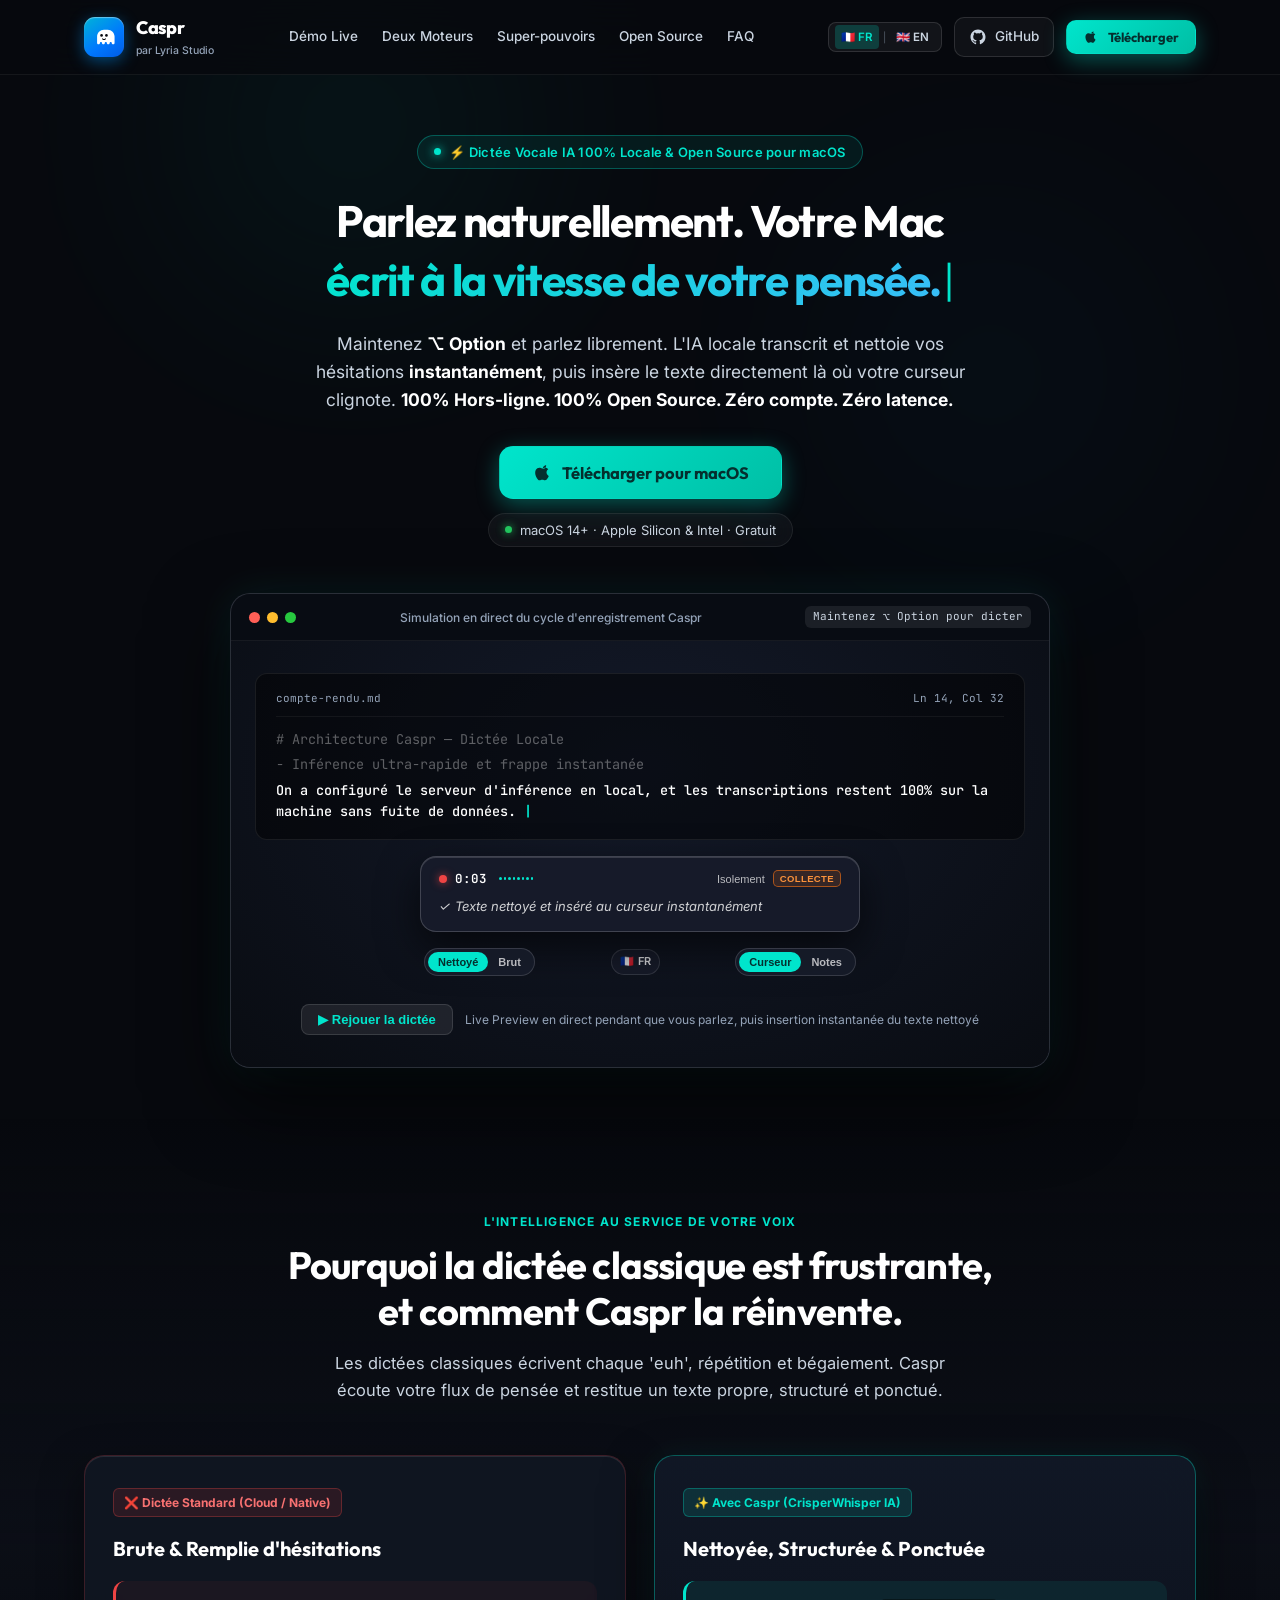
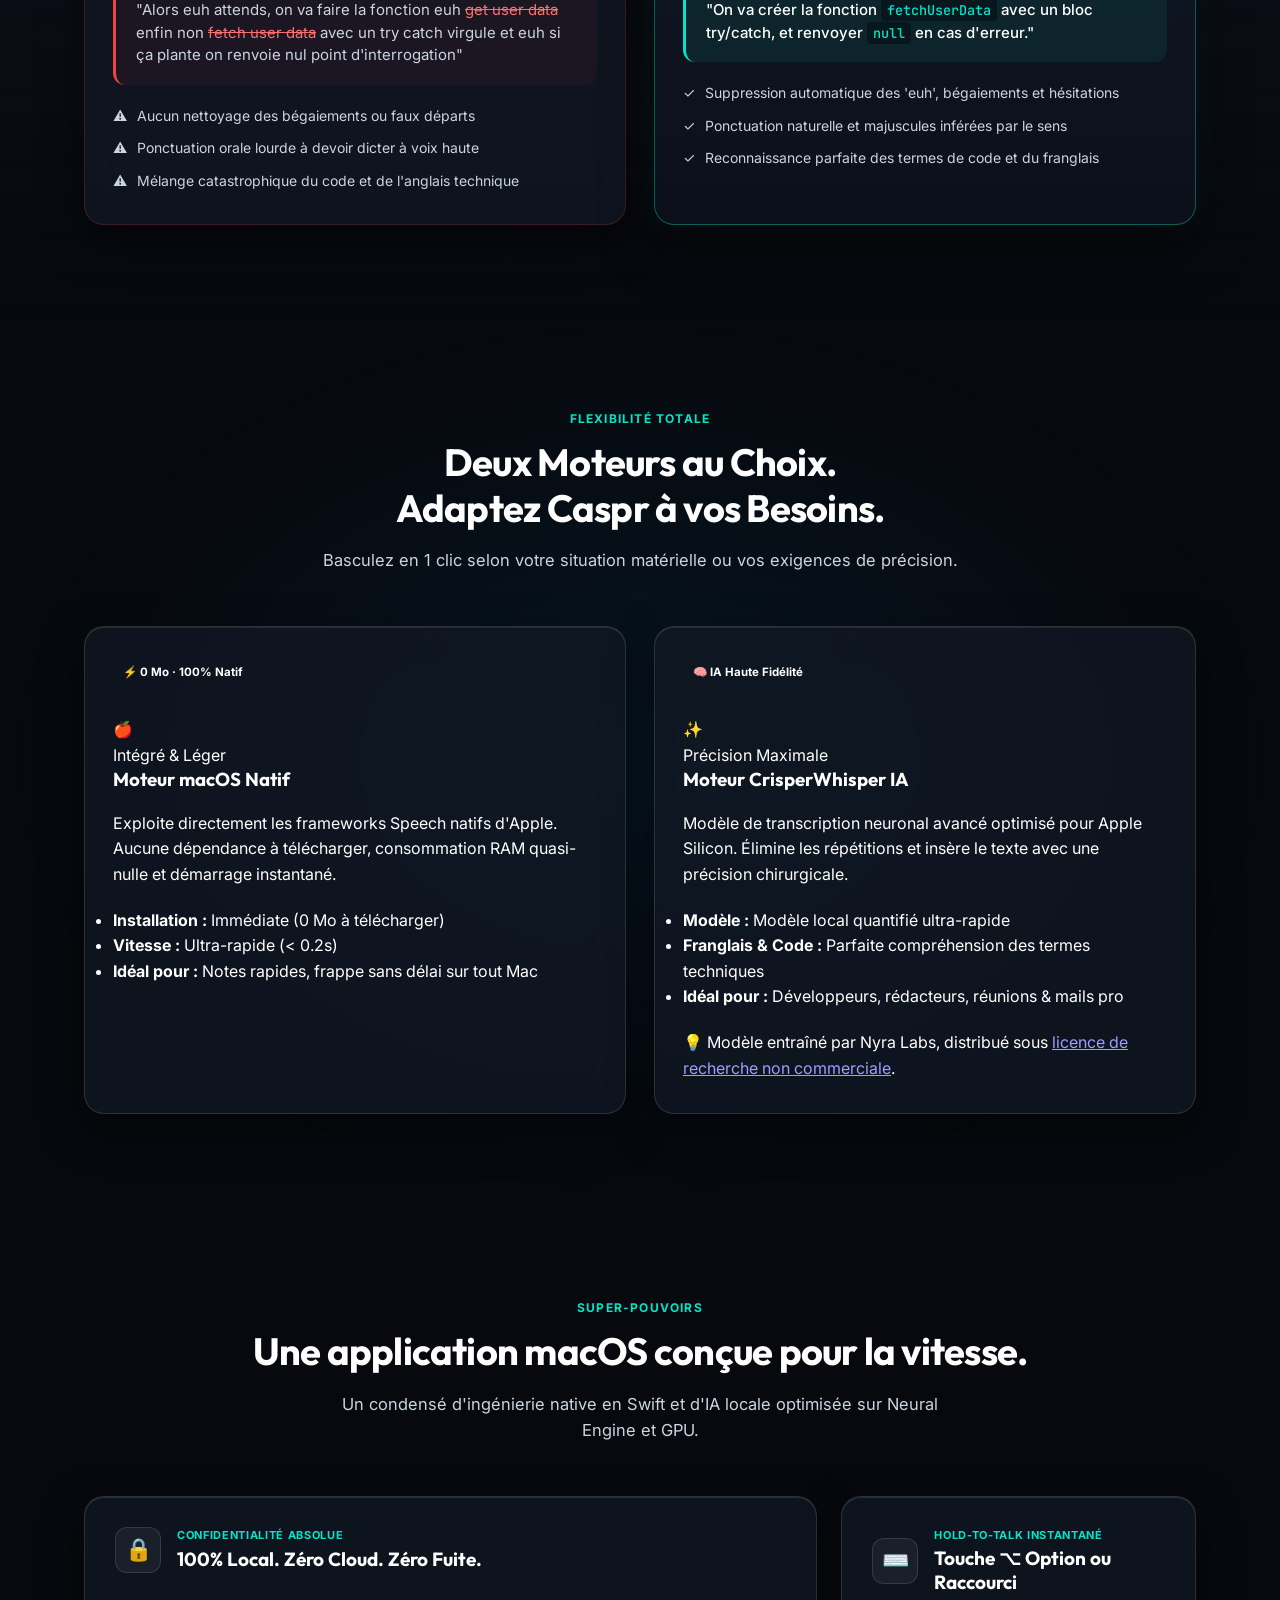
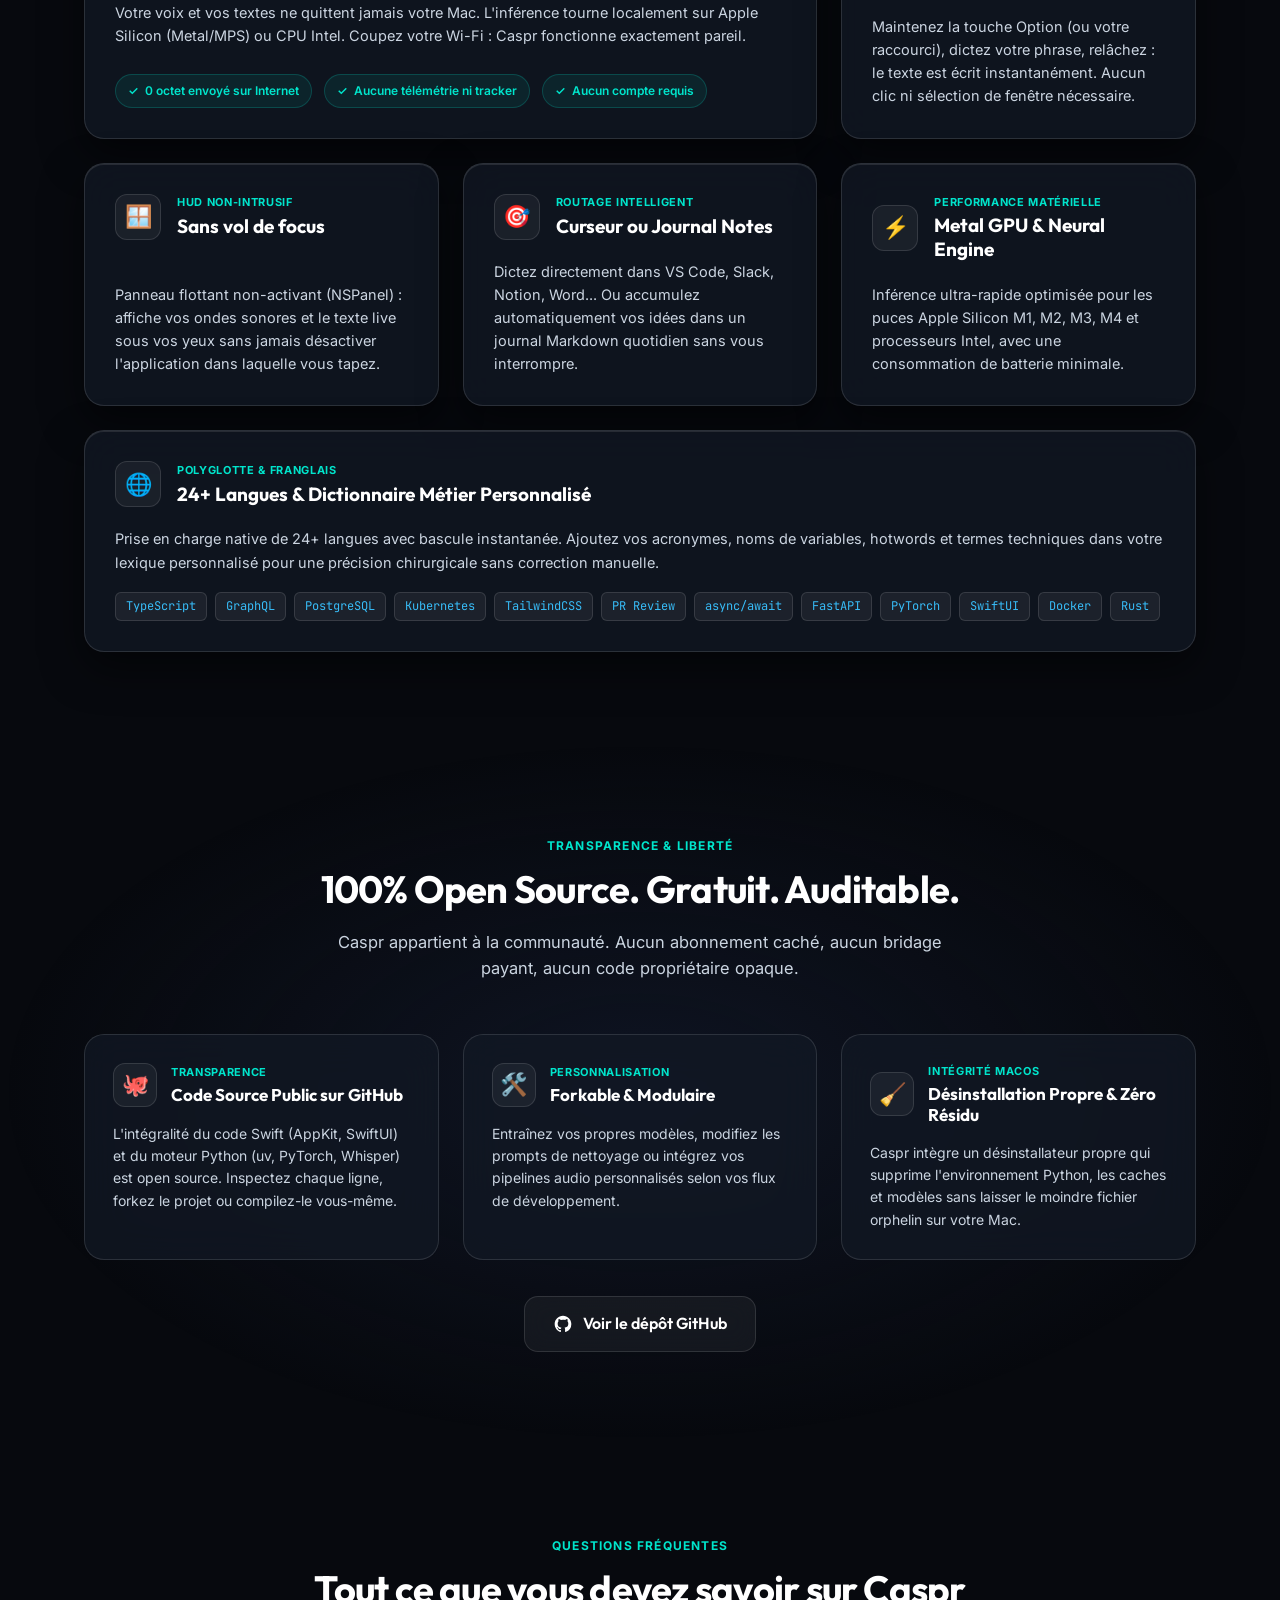
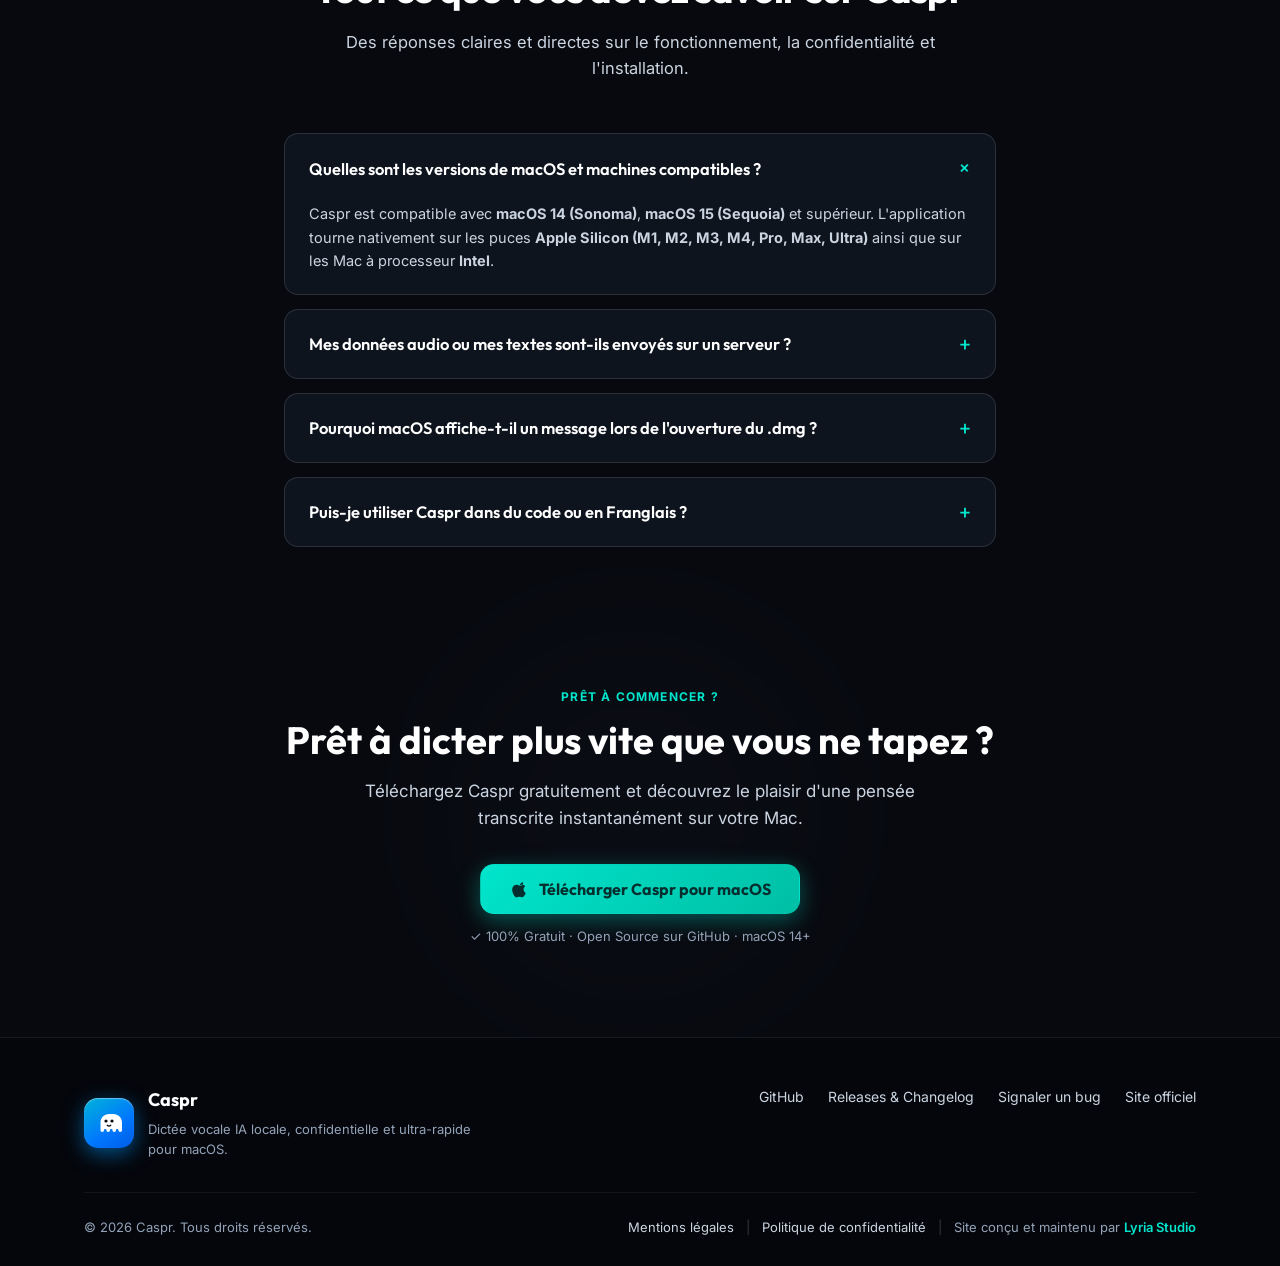
==== commit 167d0b8e: "feat(website): rebranding to caspr" ====
--- a/website/index.html
+++ b/website/index.html
@@ -3,26 +3,26 @@
 <head>
   <meta charset="UTF-8">
   <meta name="viewport" content="width=device-width, initial-scale=1.0">
-  <title>Sofler — Dictée Vocale IA 100% Locale & Open Source pour macOS</title>
+  <title>Caspr — Dictée Vocale IA 100% Locale & Open Source pour macOS</title>
   <meta name="description" content="Dictée vocale locale ultra-rapide, privée et open source pour macOS. Parlez en maintenant ⌥ Option, l'IA locale nettoie vos hésitations et écrit à la vitesse de votre pensée.">
   
   <!-- OpenGraph / Social -->
   <meta property="og:type" content="website">
-  <meta property="og:url" content="https://sofler.lyriastudio.fr/">
-  <meta property="og:title" content="Sofler — Dictée Vocale IA 100% Locale & Open Source pour macOS">
+  <meta property="og:url" content="https://caspr.lyriastudio.fr/">
+  <meta property="og:title" content="Caspr — Dictée Vocale IA 100% Locale & Open Source pour macOS">
   <meta property="og:description" content="Parlez naturellement. Votre Mac écrit à la vitesse de votre pensée. Zéro cloud, 100% Open Source.">
-  <meta property="og:image" content="https://sofler.lyriastudio.fr/images/og-preview.png">
+  <meta property="og:image" content="https://caspr.lyriastudio.fr/images/og-preview.png">
   <meta name="twitter:card" content="summary_large_image">
   <meta name="theme-color" content="#07090e">
 
   <!-- SEO hreflang -->
-  <link rel="canonical" href="https://sofler.lyriastudio.fr/">
-  <link rel="alternate" hreflang="fr" href="https://sofler.lyriastudio.fr/">
-  <link rel="alternate" hreflang="en" href="https://sofler.lyriastudio.fr/en.html">
-  <link rel="alternate" hreflang="x-default" href="https://sofler.lyriastudio.fr/">
-
-  <!-- Favicon SVG -->
-  <link rel="icon" type="image/svg+xml" href="data:image/svg+xml,%3Csvg xmlns='http://www.w3.org/2000/svg' viewBox='0 0 64 64'%3E%3Crect width='64' height='64' rx='16' fill='url(%23g)'/%3E%3Cdefs%3E%3ClinearGradient id='g' x1='0%25' y1='0%25' x2='100%25' y2='100%25'%3E%3Cstop offset='0%25' stop-color='%2300d2ff'/%3E%3Cstop offset='100%25' stop-color='%230072ff'/%3E%3C/linearGradient%3E%3C/defs%3E%3Crect x='29' y='16' width='6' height='32' rx='3' fill='%23ffffff'/%3E%3Cpath d='M23 23C20.5 25.5 19 28.5 19 32C19 35.5 20.5 38.5 23 41' stroke='%23ffffff' stroke-width='3.5' stroke-linecap='round' fill='none'/%3E%3Cpath d='M16 16C12 20.5 9.5 26 9.5 32C9.5 38 12 43.5 16 48' stroke='%23ffffff' stroke-width='3.5' stroke-linecap='round' fill='none'/%3E%3Cpath d='M41 23C43.5 25.5 45 28.5 45 32C45 35.5 43.5 38.5 41 41' stroke='%23ffffff' stroke-width='3.5' stroke-linecap='round' fill='none'/%3E%3Cpath d='M48 16C52 20.5 54.5 26 54.5 32C54.5 38 52 43.5 48 48' stroke='%23ffffff' stroke-width='3.5' stroke-linecap='round' fill='none'/%3E%3C/svg%3E">
+  <link rel="canonical" href="https://caspr.lyriastudio.fr/">
+  <link rel="alternate" hreflang="fr" href="https://caspr.lyriastudio.fr/">
+  <link rel="alternate" hreflang="en" href="https://caspr.lyriastudio.fr/en.html">
+  <link rel="alternate" hreflang="x-default" href="https://caspr.lyriastudio.fr/">
+
+  <!-- Favicon SVG (Caspr Ghost Emblem) -->
+  <link rel="icon" type="image/svg+xml" href="data:image/svg+xml,%3Csvg xmlns='http://www.w3.org/2000/svg' viewBox='0 0 64 64'%3E%3Crect width='64' height='64' rx='16' fill='url(%23g)'/%3E%3Cdefs%3E%3ClinearGradient id='g' x1='0%25' y1='0%25' x2='100%25' y2='100%25'%3E%3Cstop offset='0%25' stop-color='%2300d2ff'/%3E%3Cstop offset='100%25' stop-color='%230072ff'/%3E%3C/linearGradient%3E%3C/defs%3E%3Cpath d='M32 14C22.6 14 15 21.6 15 31v15.5c0 1.9 1.6 3.5 3.5 3.5 1.9 0 3.5-1.6 3.5-3.5 0-1.4 1.1-2.5 2.5-2.5s2.5 1.1 2.5 2.5c0 1.9 1.6 3.5 3.5 3.5s3.5-1.6 3.5-3.5c0-1.4 1.1-2.5 2.5-2.5s2.5 1.1 2.5 2.5c0 1.9 1.6 3.5 3.5 3.5 1.9 0 3.5-1.6 3.5-3.5V31c0-9.4-7.6-17-17-17z' fill='%23ffffff'/%3E%3Ccircle cx='26' cy='28' r='3.2' fill='%2307090e'/%3E%3Ccircle cx='38' cy='28' r='3.2' fill='%2307090e'/%3E%3Cpath d='M28.5 36.5c2 2 5 2 7 0' stroke='%2307090e' stroke-width='2.5' stroke-linecap='round'/%3E%3C/svg%3E">
 
   <!-- Preconnect & Non-Blocking Google Fonts (100/100 Lighthouse Performance) -->
   <link rel="preconnect" href="https://fonts.googleapis.com">
@@ -47,18 +47,17 @@
   <!-- NAVIGATION HEADER -->
   <header class="site-header">
     <div class="container header-inner">
-      <a href="#" class="brand-logo" aria-label="Sofler Accueil">
+      <a href="#" class="brand-logo" aria-label="Caspr Accueil">
         <div class="logo-squircle">
           <svg viewBox="0 0 64 64" fill="none" xmlns="http://www.w3.org/2000/svg">
-            <rect x="29" y="18" width="6" height="28" rx="3" fill="#ffffff" />
-            <path d="M21 24C19 26.5 17.5 29 17.5 32C17.5 35 19 37.5 21 40" stroke="#ffffff" stroke-width="3.5" stroke-linecap="round" />
-            <path d="M14 18C10 22.5 8 27 8 32C8 37 10 41.5 14 46" stroke="#ffffff" stroke-width="3.5" stroke-linecap="round" />
-            <path d="M43 24C45 26.5 46.5 29 46.5 32C46.5 35 45 37.5 43 40" stroke="#ffffff" stroke-width="3.5" stroke-linecap="round" />
-            <path d="M50 18C54 22.5 56 27 56 32C56 37 54 41.5 50 46" stroke="#ffffff" stroke-width="3.5" stroke-linecap="round" />
+            <path d="M32 14C22.6 14 15 21.6 15 31V46.5C15 48.4 16.6 50 18.5 50C20.4 50 22 48.4 22 46.5C22 45.1 23.1 44 24.5 44C25.9 44 27 45.1 27 46.5C27 48.4 28.6 50 30.5 50C32.4 50 34 48.4 34 46.5C34 45.1 35.1 44 36.5 44C37.9 44 39 45.1 39 46.5C39 48.4 40.6 50 42.5 50C44.4 50 46 48.4 46 46.5C46 45.1 47.1 44 48.5 44C49.9 44 51 45.1 51 46.5C51 48.4 52.6 50 54.5 50C56.4 50 58 48.4 58 46.5V31C58 21.6 50.4 14 41 14H32Z" fill="#ffffff"/>
+            <circle cx="26" cy="28" r="3.2" fill="#07090e"/>
+            <circle cx="38" cy="28" r="3.2" fill="#07090e"/>
+            <path d="M28.5 36.5C30.5 38.5 33.5 38.5 35.5 36.5" stroke="#07090e" stroke-width="2.5" stroke-linecap="round"/>
           </svg>
         </div>
         <div class="brand-text">
-          <span class="brand-name">Sofler</span>
+          <span class="brand-name">Caspr</span>
           <span class="brand-sub">par Lyria Studio</span>
         </div>
       </a>
@@ -80,14 +79,14 @@
           <a href="en.html" class="lang-btn" title="Switch to English">🇬🇧 EN</a>
         </div>
 
-        <a href="https://github.com/mnaji42/sofler" target="_blank" rel="noopener noreferrer" class="btn-icon" title="Voir le code source sur GitHub">
+        <a href="https://github.com/mnaji42/caspr" target="_blank" rel="noopener noreferrer" class="btn-icon" title="Voir le code source sur GitHub">
           <svg width="18" height="18" viewBox="0 0 24 24" fill="currentColor">
             <path fill-rule="evenodd" clip-rule="evenodd" d="M12 2C6.477 2 2 6.484 2 12.017c0 4.425 2.865 8.18 6.839 9.504.5.092.682-.217.682-.483 0-.237-.008-.868-.013-1.703-2.782.605-3.369-1.343-3.369-1.343-.454-1.158-1.11-1.466-1.11-1.466-.908-.62.069-.608.069-.608 1.003.07 1.53 1.032 1.53 1.032.892 1.53 2.341 1.088 2.91.832.092-.647.35-1.088.636-1.338-2.22-.253-4.555-1.113-4.555-4.951 0-1.093.39-1.988 1.029-2.688-.103-.253-.446-1.272.098-2.65 0 0 .84-.27 2.75 1.026A9.564 9.564 0 0112 6.844c.85.004 1.705.115 2.504.337 1.909-1.296 2.747-1.027 2.747-1.027.546 1.379.202 2.398.1 2.651.64.7 1.028 1.595 1.028 2.688 0 3.848-2.339 4.695-4.566 4.943.359.309.678.92.678 1.855 0 1.338-.012 2.419-.012 2.747 0 .268.18.58.688.482A10.019 10.019 0 0022 12.017C22 6.484 17.522 2 12 2z"/>
           </svg>
           <span class="desktop-only">GitHub</span>
         </a>
 
-        <button type="button" class="btn btn-primary btn-sm download-trigger-btn header-download-btn" aria-label="Télécharger Sofler">
+        <button type="button" class="btn btn-primary btn-sm download-trigger-btn header-download-btn" aria-label="Télécharger Caspr">
           <svg width="15" height="15" viewBox="0 0 24 24" fill="currentColor">
             <path d="M18.71 19.5c-.83 1.24-1.71 2.45-3.05 2.47-1.34.03-1.77-.79-3.29-.79-1.53 0-2 .77-3.27.82-1.31.05-2.3-1.32-3.14-2.53C4.25 17 2.94 12.45 4.7 9.39c.87-1.52 2.43-2.48 4.12-2.51 1.28-.02 2.5.87 3.29.87.78 0 2.26-1.07 3.81-.91.65.03 2.47.26 3.64 1.98-.09.06-2.17 1.28-2.15 3.81.03 3.02 2.65 4.03 2.68 4.04-.03.07-.42 1.44-1.38 2.83M15.97 6.85c.66-.8 1.11-1.92.99-3.05-.96.04-2.13.64-2.82 1.44-.6.69-1.13 1.83-1 2.94 1.07.08 2.17-.53 2.83-1.33z"/>
           </svg>
@@ -144,7 +143,7 @@
             <span class="dot dot-yellow"></span>
             <span class="dot dot-green"></span>
           </div>
-          <span class="hud-mockup-title">Simulation en direct du cycle d'enregistrement Sofler</span>
+          <span class="hud-mockup-title">Simulation en direct du cycle d'enregistrement Caspr</span>
           <div class="hud-badge-tag">Maintenez ⌥ Option pour dicter</div>
         </div>
 
@@ -157,7 +156,7 @@
               <span class="mock-cursor-pos">Ln 14, Col 32</span>
             </div>
             <div class="mock-editor-content">
-              <p class="editor-faded"># Architecture Sofler — Dictée Locale</p>
+              <p class="editor-faded"># Architecture Caspr — Dictée Locale</p>
               <p class="editor-faded">- Inférence ultra-rapide et frappe instantanée</p>
               <p class="editor-active-line">
                 <span id="mock-inserted-text"></span>
@@ -236,8 +235,8 @@
     <div class="container">
       <div class="section-header text-center">
         <span class="section-tag">L'Intelligence au service de votre voix</span>
-        <h2 class="section-title">Pourquoi la dictée classique est frustrante,<br>et comment Sofler la réinvente.</h2>
-        <p class="section-subtitle">Les dictées classiques écrivent chaque 'euh', répétition et bégaiement. Sofler écoute votre flux de pensée et restitue un texte propre, structuré et ponctué.</p>
+        <h2 class="section-title">Pourquoi la dictée classique est frustrante,<br>et comment Caspr la réinvente.</h2>
+        <p class="section-subtitle">Les dictées classiques écrivent chaque 'euh', répétition et bégaiement. Caspr écoute votre flux de pensée et restitue un texte propre, structuré et ponctué.</p>
       </div>
 
       <div class="comparison-grid">
@@ -258,9 +257,9 @@
           </ul>
         </div>
 
-        <!-- Sofler Cleaned Card -->
-        <div class="comparison-card card-sofler">
-          <div class="card-badge-status status-good">✨ Avec Sofler (CrisperWhisper IA)</div>
+        <!-- Caspr Cleaned Card -->
+        <div class="comparison-card card-caspr">
+          <div class="card-badge-status status-good">✨ Avec Caspr (CrisperWhisper IA)</div>
           <h3 class="comparison-card-title">Nettoyée, Structurée & Ponctuée</h3>
           <div class="speech-bubble speech-bubble-good">
             <p>
@@ -282,41 +281,53 @@
   <section id="engines" class="section engines-section">
     <div class="container">
       <div class="section-header text-center">
-        <span class="section-tag">Flexibilité & Performance</span>
-        <h2 class="section-title">Deux Moteurs au Choix.<br>Adaptez Sofler à vos Besoins.</h2>
-        <p class="section-subtitle">Basculez d'un clic dans les Réglages selon que vous cherchiez l'instantanéité absolue à 0 Mo de RAM ou la puissance d'une IA de restructuration de texte.</p>
+        <span class="section-tag">Flexibilité Totale</span>
+        <h2 class="section-title">Deux Moteurs au Choix.<br>Adaptez Caspr à vos Besoins.</h2>
+        <p class="section-subtitle">Basculez en 1 clic selon votre situation matérielle ou vos exigences de précision.</p>
       </div>
 
       <div class="engines-grid">
         
-        <!-- Engine 1: Apple Native -->
-        <div class="engine-card engine-apple">
-          <div class="engine-header">
-            <span class="engine-badge badge-apple">🚀 Zéro RAM · Instantané</span>
-            <h3>Moteur macOS Natif</h3>
-            <p>Exploite directement les frameworks de reconnaissance vocale intégrés d'Apple (Speech Recognition / Apple Intelligence).</p>
-          </div>
-          <ul class="engine-features-list">
-            <li><strong>0 Mo de RAM supplémentaire :</strong> Utilise les modèles système macOS déjà en mémoire.</li>
-            <li><strong>Instantanéité totale :</strong> Aucune phase d'attente, transcription mot à mot au fil de l'eau.</li>
-            <li><strong>Ultra-léger :</strong> Idéal pour les configurations modestes ou les dictées courtes.</li>
+        <!-- Engine 1: macOS Native Engine -->
+        <div class="engine-card">
+          <div class="engine-badge badge-native">⚡ 0 Mo · 100% Natif</div>
+          <div class="engine-card-header">
+            <div class="engine-icon-box">🍎</div>
+            <div class="engine-title-group">
+              <span class="engine-tag">Intégré & Léger</span>
+              <h3>Moteur macOS Natif</h3>
+            </div>
+          </div>
+          <p class="engine-desc">
+            Exploite directement les frameworks Speech natifs d'Apple. Aucune dépendance à télécharger, consommation RAM quasi-nulle et démarrage instantané.
+          </p>
+          <ul class="engine-specs-list">
+            <li><strong>Installation :</strong> Immédiate (0 Mo à télécharger)</li>
+            <li><strong>Vitesse :</strong> Ultra-rapide (&lt; 0.2s)</li>
+            <li><strong>Idéal pour :</strong> Notes rapides, frappe sans délai sur tout Mac</li>
           </ul>
         </div>
 
-        <!-- Engine 2: CrisperWhisper IA -->
-        <div class="engine-card engine-crisper">
-          <div class="engine-header">
-            <span class="engine-badge badge-crisper">✨ IA de Pointe · Nettoyage Intelligent</span>
-            <h3>Moteur CrisperWhisper IA</h3>
-            <p>Fait tourner un modèle Whisper local optimisé avec accélération matérielle Metal GPU / Neural Engine.</p>
-          </div>
-          <ul class="engine-features-list">
-            <li><strong>Suppression des hésitations :</strong> Efface automatiquement les 'euh', bafouillages et répétitions.</li>
-            <li><strong>Ponctuation & Majuscules automatiques :</strong> Inférées selon le contexte et la syntaxe.</li>
-            <li><strong>Vocabulaire Tech & Franglais :</strong> Reconnaît les termes de code et noms propres sans faille.</li>
+        <!-- Engine 2: CrisperWhisper Engine -->
+        <div class="engine-card featured-engine">
+          <div class="engine-badge badge-whisper">🧠 IA Haute Fidélité</div>
+          <div class="engine-card-header">
+            <div class="engine-icon-box">✨</div>
+            <div class="engine-title-group">
+              <span class="engine-tag">Précision Maximale</span>
+              <h3>Moteur CrisperWhisper IA</h3>
+            </div>
+          </div>
+          <p class="engine-desc">
+            Modèle de transcription neuronal avancé optimisé pour Apple Silicon. Élimine les répétitions et insère le texte avec une précision chirurgicale.
+          </p>
+          <ul class="engine-specs-list">
+            <li><strong>Modèle :</strong> Modèle local quantifié ultra-rapide</li>
+            <li><strong>Franglais & Code :</strong> Parfaite compréhension des termes techniques</li>
+            <li><strong>Idéal pour :</strong> Développeurs, rédacteurs, réunions & mails pro</li>
           </ul>
-          <div class="engine-license-note">
-            💡 Modèle entraîné par Nyra Labs, distribué sous <a href="https://huggingface.co/nyralabs/CrisperWhisper2.0_turbo/blob/main/LICENSE.md" target="_blank" rel="noopener noreferrer">licence de recherche non commerciale</a>.
+          <div class="engine-sub-note">
+            💡 Modèle entraîné par Nyra Labs, distribué sous <a href="https://github.com/nyralabs/crisperwhisper/blob/main/LICENSE" target="_blank" rel="noopener noreferrer" class="licence-link">licence de recherche non commerciale</a>.
           </div>
         </div>
 
@@ -324,7 +335,7 @@
     </div>
   </section>
 
-  <!-- BENTO GRID SUPER-POWERS -->
+  <!-- FEATURES BENTO GRID -->
   <section id="features" class="section bento-section">
     <div class="container">
       <div class="section-header text-center">
@@ -345,7 +356,7 @@
             </div>
           </div>
           <p class="bento-desc">
-            Votre voix et vos textes ne quittent jamais votre Mac. L'inférence tourne localement sur Apple Silicon (Metal/MPS) ou CPU Intel. Coupez votre Wi-Fi : Sofler fonctionne exactement pareil.
+            Votre voix et vos textes ne quittent jamais votre Mac. L'inférence tourne localement sur Apple Silicon (Metal/MPS) ou CPU Intel. Coupez votre Wi-Fi : Caspr fonctionne exactement pareil.
           </p>
           <div class="bento-graphic-privacy">
             <div class="privacy-pill"><span>✓</span> 0 octet envoyé sur Internet</div>
@@ -359,7 +370,7 @@
           <div class="bento-card-header">
             <div class="bento-icon-box">⌨️</div>
             <div class="bento-header-text">
-              <span class="bento-tag">Hold-to-talk Instantané</span>
+              <span class="bento-tag">Hold-to-Talk Instantané</span>
               <h3 class="bento-title">Touche ⌥ Option ou Raccourci</h3>
             </div>
           </div>
@@ -448,7 +459,7 @@
       <div class="section-header text-center">
         <span class="section-tag">Transparence & Liberté</span>
         <h2 class="section-title">100% Open Source. Gratuit. Auditable.</h2>
-        <p class="section-subtitle">Sofler appartient à la communauté. Aucun abonnement caché, aucun bridage payant, aucun code propriétaire opaque.</p>
+        <p class="section-subtitle">Caspr appartient à la communauté. Aucun abonnement caché, aucun bridage payant, aucun code propriétaire opaque.</p>
       </div>
 
       <div class="os-cards-grid">
@@ -460,7 +471,7 @@
               <h3>Code Source Public sur GitHub</h3>
             </div>
           </div>
-          <p>Tout le code Swift (AppKit, SwiftUI) et le moteur Python (uv, PyTorch, Whisper) est public. Vous pouvez inspecter chaque ligne, cloner le dépôt et compiler l'app vous-même.</p>
+          <p>L'intégralité du code Swift (AppKit, SwiftUI) et du moteur Python (uv, PyTorch, Whisper) est open source. Inspectez chaque ligne, forkez le projet ou compilez-le vous-même.</p>
         </div>
 
         <div class="os-feature-card">
@@ -471,7 +482,7 @@
               <h3>Forkable & Modulaire</h3>
             </div>
           </div>
-          <p>Créez vos propres modèles, personnalisez les invites de transcription ou intégrez de nouveaux pipelines audio selon vos besoins de développement.</p>
+          <p>Entraînez vos propres modèles, modifiez les prompts de nettoyage ou intégrez vos pipelines audio personnalisés selon vos flux de développement.</p>
         </div>
 
         <div class="os-feature-card">
@@ -482,19 +493,18 @@
               <h3>Désinstallation Propre & Zéro Résidu</h3>
             </div>
           </div>
-          <p>Sofler intègre un désinstallateur propre qui supprime l'environnement Python, les caches et modèles sans laisser le moindre fichier orphelin sur votre Mac.</p>
+          <p>Caspr intègre un désinstallateur propre qui supprime l'environnement Python, les caches et modèles sans laisser le moindre fichier orphelin sur votre Mac.</p>
         </div>
       </div>
 
       <div class="text-center" style="margin-top: 36px;">
-        <a href="https://github.com/mnaji42/sofler" target="_blank" rel="noopener noreferrer" class="btn btn-secondary btn-lg">
+        <a href="https://github.com/mnaji42/caspr" target="_blank" rel="noopener noreferrer" class="btn btn-secondary btn-lg">
           <svg width="20" height="20" viewBox="0 0 24 24" fill="currentColor">
             <path fill-rule="evenodd" clip-rule="evenodd" d="M12 2C6.477 2 2 6.484 2 12.017c0 4.425 2.865 8.18 6.839 9.504.5.092.682-.217.682-.483 0-.237-.008-.868-.013-1.703-2.782.605-3.369-1.343-3.369-1.343-.454-1.158-1.11-1.466-1.11-1.466-.908-.62.069-.608.069-.608 1.003.07 1.53 1.032 1.53 1.032.892 1.53 2.341 1.088 2.91.832.092-.647.35-1.088.636-1.338-2.22-.253-4.555-1.113-4.555-4.951 0-1.093.39-1.988 1.029-2.688-.103-.253-.446-1.272.098-2.65 0 0 .84-.27 2.75 1.026A9.564 9.564 0 0112 6.844c.85.004 1.705.115 2.504.337 1.909-1.296 2.747-1.027 2.747-1.027.546 1.379.202 2.398.1 2.651.64.7 1.028 1.595 1.028 2.688 0 3.848-2.339 4.695-4.566 4.943.359.309.678.92.678 1.855 0 1.338-.012 2.419-.012 2.747 0 .268.18.58.688.482A10.019 10.019 0 0022 12.017C22 6.484 17.522 2 12 2z"/>
           </svg>
           <span>Voir le dépôt GitHub</span>
         </a>
       </div>
-
     </div>
   </section>
 
@@ -503,58 +513,49 @@
     <div class="container faq-container">
       <div class="section-header text-center">
         <span class="section-tag">Questions Fréquentes</span>
-        <h2 class="section-title">Tout ce que vous devez savoir sur Sofler</h2>
+        <h2 class="section-title">Tout ce que vous devez savoir sur Caspr</h2>
+        <p class="section-subtitle">Des réponses claires et directes sur le fonctionnement, la confidentialité et l'installation.</p>
       </div>
 
       <div class="faq-accordion">
         
+        <div class="faq-item active">
+          <button type="button" class="faq-question">
+            <span>Quelles sont les versions de macOS et machines compatibles ?</span>
+            <span class="faq-icon">+</span>
+          </button>
+          <div class="faq-answer">
+            <p>Caspr est compatible avec <strong>macOS 14 (Sonoma)</strong>, <strong>macOS 15 (Sequoia)</strong> et supérieur. L'application tourne nativement sur les puces <strong>Apple Silicon (M1, M2, M3, M4, Pro, Max, Ultra)</strong> ainsi que sur les Mac à processeur <strong>Intel</strong>.</p>
+          </div>
+        </div>
+
         <div class="faq-item">
-          <button class="faq-question" type="button" aria-expanded="false" aria-controls="faq-ans-1">
-            <span>Quelles sont les versions de macOS compatibles ?</span>
-            <span class="faq-icon" aria-hidden="true">+</span>
+          <button type="button" class="faq-question">
+            <span>Mes données audio ou mes textes sont-ils envoyés sur un serveur ?</span>
+            <span class="faq-icon">+</span>
           </button>
-          <div class="faq-answer" id="faq-ans-1">
-            <p>Sofler est compatible avec <strong>macOS 14 (Sonoma)</strong>, <strong>macOS 15 (Sequoia)</strong> et supérieur. L'application tourne nativement sur les puces <strong>Apple Silicon (M1, M2, M3, M4, Pro, Max, Ultra)</strong> ainsi que sur les Mac à processeur <strong>Intel</strong>.</p>
+          <div class="faq-answer">
+            <p><strong>Absolument jamais.</strong> Caspr a été développé avec une éthique stricte de confidentialité. Aucun serveur, aucun service cloud, aucun tracker, aucune télémétrie. Le traitement du signal audio et la transcription s'effectuent entièrement dans la mémoire de votre Mac.</p>
           </div>
         </div>
 
         <div class="faq-item">
-          <button class="faq-question" type="button" aria-expanded="false" aria-controls="faq-ans-2">
-            <span>Mes enregistrements audio sont-ils envoyés sur des serveurs ?</span>
-            <span class="faq-icon" aria-hidden="true">+</span>
+          <button type="button" class="faq-question">
+            <span>Pourquoi macOS affiche-t-il un message lors de l'ouverture du .dmg ?</span>
+            <span class="faq-icon">+</span>
           </button>
-          <div class="faq-answer" id="faq-ans-2">
-            <p><strong>Absolument jamais.</strong> Sofler a été développé avec une éthique stricte de confidentialité. Aucun serveur, aucun service cloud, aucun tracker, aucune télémétrie. Le traitement du signal audio et la transcription s'effectuent entièrement dans la mémoire de votre Mac.</p>
+          <div class="faq-answer">
+            <p>Pour distribuer une application sans avertissement Gatekeeper, Apple exige un compte développeur payant annuel de 99$/an. En tant que projet 100% open source et gratuit, Caspr est distribué librement. Suivre le guide en 1 clic (Ouvrir quand même dans Réglages Système) suffit à autoriser l'application de façon permanente.</p>
           </div>
         </div>
 
         <div class="faq-item">
-          <button class="faq-question" type="button" aria-expanded="false" aria-controls="faq-ans-3">
-            <span>Pourquoi macOS affiche-t-il un message lors de la première ouverture ?</span>
-            <span class="faq-icon" aria-hidden="true">+</span>
+          <button type="button" class="faq-question">
+            <span>Puis-je utiliser Caspr dans du code ou en Franglais ?</span>
+            <span class="faq-icon">+</span>
           </button>
-          <div class="faq-answer" id="faq-ans-3">
-            <p>Pour distribuer une application sans avertissement Gatekeeper, Apple exige un compte développeur payant annuel de 99$/an. En tant que projet 100% open source et gratuit, Sofler est distribué librement. Suivre le guide en 1 clic (Ouvrir quand même dans Réglages Système) suffit à autoriser l'application de façon permanente.</p>
-          </div>
-        </div>
-
-        <div class="faq-item">
-          <button class="faq-question" type="button" aria-expanded="false" aria-controls="faq-ans-4">
-            <span>Comment activer la dictée en un geste ?</span>
-            <span class="faq-icon" aria-hidden="true">+</span>
-          </button>
-          <div class="faq-answer" id="faq-ans-4">
-            <p>Par défaut, il vous suffit de <strong>maintenir la touche ⌥ Option</strong> (gauche ou droite selon votre choix) pendant que vous parlez, puis de la relâcher. Vous pouvez également configurer un raccourci clavier personnalisé standard (par exemple <code>⌥ + Espace</code> ou <code>⌃ + D</code>) dans les Réglages.</p>
-          </div>
-        </div>
-
-        <div class="faq-item">
-          <button class="faq-question" type="button" aria-expanded="false" aria-controls="faq-ans-5">
-            <span>Puis-je utiliser Sofler dans du code ou en Franglais ?</span>
-            <span class="faq-icon" aria-hidden="true">+</span>
-          </button>
-          <div class="faq-answer" id="faq-ans-5">
-            <p>Absolument ! C'est l'un des points forts majeurs de CrisperWhisper. Il reconnaît nativement les termes de programmation (<code>async/await</code>, <code>useState</code>, <code>try/catch</code>), les acronymes et les noms techniques anglais au milieu d'une phrase en français.</p>
+          <div class="faq-answer">
+            <p>Oui, c'est l'un de ses points forts majeurs ! Le moteur IA gère parfaitement les termes bilingues, le vocabulaire informatique (<code>async/await</code>, <code>Pull Request</code>, <code>database</code>) et vous pouvez enrichir votre lexique personnel avec vos propres acronymes.</p>
           </div>
         </div>
 
@@ -562,20 +563,21 @@
     </div>
   </section>
 
-  <!-- BOTTOM DOWNLOAD CTA BANNER -->
+  <!-- BOTTOM CTA SECTION -->
   <section class="section bottom-cta-section">
     <div class="container">
-      <div class="bottom-cta-box">
-        <div class="cta-glow-bg"></div>
-        <div class="bottom-cta-content">
+      <div class="bottom-cta-card">
+        <div class="bottom-cta-glow"></div>
+        <div class="bottom-cta-content text-center">
+          <span class="section-tag">Prêt à commencer ?</span>
           <h2 class="bottom-cta-title">Prêt à dicter plus vite que vous ne tapez ?</h2>
-          <p class="bottom-cta-desc">Téléchargez Sofler gratuitement et découvrez le plaisir d'une pensée transcrite instantanément sur votre Mac.</p>
+          <p class="bottom-cta-desc">Téléchargez Caspr gratuitement et découvrez le plaisir d'une pensée transcrite instantanément sur votre Mac.</p>
           <div class="bottom-cta-actions">
-            <button type="button" class="btn btn-primary btn-download-hero download-trigger-btn">
+            <button type="button" class="btn btn-primary btn-lg download-trigger-btn cta-glow-btn" aria-label="Télécharger Caspr pour macOS">
               <svg width="20" height="20" viewBox="0 0 24 24" fill="currentColor">
                 <path d="M18.71 19.5c-.83 1.24-1.71 2.45-3.05 2.47-1.34.03-1.77-.79-3.29-.79-1.53 0-2 .77-3.27.82-1.31.05-2.3-1.32-3.14-2.53C4.25 17 2.94 12.45 4.7 9.39c.87-1.52 2.43-2.48 4.12-2.51 1.28-.02 2.5.87 3.29.87.78 0 2.26-1.07 3.81-.91.65.03 2.47.26 3.64 1.98-.09.06-2.17 1.28-2.15 3.81.03 3.02 2.65 4.03 2.68 4.04-.03.07-.42 1.44-1.38 2.83M15.97 6.85c.66-.8 1.11-1.92.99-3.05-.96.04-2.13.64-2.82 1.44-.6.69-1.13 1.83-1 2.94 1.07.08 2.17-.53 2.83-1.33z"/>
               </svg>
-              <span>Télécharger Sofler pour macOS</span>
+              <span>Télécharger Caspr pour macOS</span>
             </button>
             <span class="cta-safe-note">✓ 100% Gratuit · Open Source sur GitHub · macOS 14+</span>
           </div>
@@ -593,29 +595,28 @@
         <div class="footer-brand">
           <div class="logo-squircle logo-footer">
             <svg viewBox="0 0 64 64" fill="none" xmlns="http://www.w3.org/2000/svg">
-              <rect x="29" y="18" width="6" height="28" rx="3" fill="#ffffff" />
-              <path d="M21 24C19 26.5 17.5 29 17.5 32C17.5 35 19 37.5 21 40" stroke="#ffffff" stroke-width="3.5" stroke-linecap="round" />
-              <path d="M14 18C10 22.5 8 27 8 32C8 37 10 41.5 14 46" stroke="#ffffff" stroke-width="3.5" stroke-linecap="round" />
-              <path d="M43 24C45 26.5 46.5 29 46.5 32C46.5 35 45 37.5 43 40" stroke="#ffffff" stroke-width="3.5" stroke-linecap="round" />
-              <path d="M50 18C54 22.5 56 27 56 32C56 37 54 41.5 50 46" stroke="#ffffff" stroke-width="3.5" stroke-linecap="round" />
+              <path d="M32 14C22.6 14 15 21.6 15 31V46.5C15 48.4 16.6 50 18.5 50C20.4 50 22 48.4 22 46.5C22 45.1 23.1 44 24.5 44C25.9 44 27 45.1 27 46.5C27 48.4 28.6 50 30.5 50C32.4 50 34 48.4 34 46.5C34 45.1 35.1 44 36.5 44C37.9 44 39 45.1 39 46.5C39 48.4 40.6 50 42.5 50C44.4 50 46 48.4 46 46.5C46 45.1 47.1 44 48.5 44C49.9 44 51 45.1 51 46.5C51 48.4 52.6 50 54.5 50C56.4 50 58 48.4 58 46.5V31C58 21.6 50.4 14 41 14H32Z" fill="#ffffff"/>
+              <circle cx="26" cy="28" r="3.2" fill="#07090e"/>
+              <circle cx="38" cy="28" r="3.2" fill="#07090e"/>
+              <path d="M28.5 36.5C30.5 38.5 33.5 38.5 35.5 36.5" stroke="#07090e" stroke-width="2.5" stroke-linecap="round"/>
             </svg>
           </div>
           <div>
-            <span class="footer-title">Sofler</span>
+            <span class="footer-title">Caspr</span>
             <p class="footer-desc">Dictée vocale IA locale, confidentielle et ultra-rapide pour macOS.</p>
           </div>
         </div>
 
         <div class="footer-links">
-          <a href="https://github.com/mnaji42/sofler" target="_blank" rel="noopener noreferrer">GitHub</a>
-          <a href="https://github.com/mnaji42/sofler/releases" target="_blank" rel="noopener noreferrer">Releases & Changelog</a>
-          <a href="https://github.com/mnaji42/sofler/issues" target="_blank" rel="noopener noreferrer">Signaler un bug</a>
-          <a href="https://sofler.lyriastudio.fr/">Site officiel</a>
+          <a href="https://github.com/mnaji42/caspr" target="_blank" rel="noopener noreferrer">GitHub</a>
+          <a href="https://github.com/mnaji42/caspr/releases" target="_blank" rel="noopener noreferrer">Releases & Changelog</a>
+          <a href="https://github.com/mnaji42/caspr/issues" target="_blank" rel="noopener noreferrer">Signaler un bug</a>
+          <a href="https://caspr.lyriastudio.fr/">Site officiel</a>
         </div>
       </div>
 
       <div class="footer-bottom-bar">
-        <p>© 2026 Sofler. Tous droits réservés.</p>
+        <p>© 2026 Caspr. Tous droits réservés.</p>
         <div class="footer-legal-links">
           <a href="mentions-legales.html">Mentions légales</a>
           <span class="footer-sep">|</span>
@@ -635,36 +636,35 @@
       <div class="modal-header">
         <div class="logo-squircle logo-modal">
           <svg viewBox="0 0 64 64" fill="none" xmlns="http://www.w3.org/2000/svg">
-            <rect x="29" y="18" width="6" height="28" rx="3" fill="#ffffff" />
-            <path d="M21 24C19 26.5 17.5 29 17.5 32C17.5 35 19 37.5 21 40" stroke="#ffffff" stroke-width="3.5" stroke-linecap="round" />
-            <path d="M14 18C10 22.5 8 27 8 32C8 37 10 41.5 14 46" stroke="#ffffff" stroke-width="3.5" stroke-linecap="round" />
-            <path d="M43 24C45 26.5 46.5 29 46.5 32C46.5 35 45 37.5 43 40" stroke="#ffffff" stroke-width="3.5" stroke-linecap="round" />
-            <path d="M50 18C54 22.5 56 27 56 32C56 37 54 41.5 50 46" stroke="#ffffff" stroke-width="3.5" stroke-linecap="round" />
+            <path d="M32 14C22.6 14 15 21.6 15 31V46.5C15 48.4 16.6 50 18.5 50C20.4 50 22 48.4 22 46.5C22 45.1 23.1 44 24.5 44C25.9 44 27 45.1 27 46.5C27 48.4 28.6 50 30.5 50C32.4 50 34 48.4 34 46.5C34 45.1 35.1 44 36.5 44C37.9 44 39 45.1 39 46.5C39 48.4 40.6 50 42.5 50C44.4 50 46 48.4 46 46.5C46 45.1 47.1 44 48.5 44C49.9 44 51 45.1 51 46.5C51 48.4 52.6 50 54.5 50C56.4 50 58 48.4 58 46.5V31C58 21.6 50.4 14 41 14H32Z" fill="#ffffff"/>
+            <circle cx="26" cy="28" r="3.2" fill="#07090e"/>
+            <circle cx="38" cy="28" r="3.2" fill="#07090e"/>
+            <path d="M28.5 36.5C30.5 38.5 33.5 38.5 35.5 36.5" stroke="#07090e" stroke-width="2.5" stroke-linecap="round"/>
           </svg>
         </div>
-        <h2 class="modal-title">Téléchargement de Sofler en cours… 🚀</h2>
-        <p class="modal-subtitle">Votre fichier <code>Sofler.dmg</code> est en cours de téléchargement. Suivez ce guide illustré pour l'ouvrir facilement :</p>
+        <h2 class="modal-title">Téléchargement de Caspr en cours… 🚀</h2>
+        <p class="modal-subtitle">Votre fichier <code>Caspr.dmg</code> est en cours de téléchargement. Suivez ce guide illustré pour l'ouvrir facilement :</p>
       </div>
 
       <!-- Why Callout -->
       <div class="modal-why-box">
         <p class="modal-why-title"><strong>💡 Pourquoi ces étapes spécifiques ?</strong></p>
-        <p>Sofler est un projet <strong>100% open source et gratuit</strong>. Nous ne payons pas l'abonnement Apple Developer à 99$/an, ce qui fait que macOS affiche un avertissement de sécurité par défaut. Suivre ces étapes ne prend que <strong>30 secondes</strong> et n'est à faire qu'une seule fois !</p>
+        <p>Caspr est un projet <strong>100% open source et gratuit</strong>. Nous ne payons pas l'abonnement Apple Developer à 99$/an, ce qui fait que macOS affiche un avertissement de sécurité par défaut. Suivre ces étapes ne prend que <strong>30 secondes</strong> et n'est à faire qu'une seule fois !</p>
       </div>
 
       <!-- Large Interactive Carousel Container -->
       <div class="carousel-wrapper">
         <div class="carousel-step-header">
           <span class="carousel-counter-badge" id="carousel-step-badge">Étape 1 sur 8</span>
-          <h3 class="carousel-step-title" id="carousel-step-title">1. Téléchargez et ouvrez Sofler.dmg</h3>
+          <h3 class="carousel-step-title" id="carousel-step-title">1. Téléchargez et ouvrez Caspr.dmg</h3>
         </div>
 
         <div class="carousel-slide-viewport">
-          <img src="images/01-fichier-telecharger-doubleclick.png" alt="Étape 1 : double-cliquez sur le fichier Sofler.dmg" class="carousel-img" id="carousel-img" width="560" height="340" loading="lazy" decoding="async">
+          <img src="images/01-fichier-telecharger-doubleclick.png" alt="Étape 1 : double-cliquez sur le fichier Caspr.dmg" class="carousel-img" id="carousel-img" width="560" height="340" loading="lazy" decoding="async">
         </div>
 
         <p class="carousel-instruction-text" id="carousel-step-desc">
-          Récupérez le fichier <code>Sofler.dmg</code> puis double-cliquez dessus pour monter l'image disque dans votre Finder.
+          Récupérez le fichier <code>Caspr.dmg</code> puis double-cliquez dessus pour monter l'image disque dans votre Finder.
         </p>
 
         <!-- Carousel Navigation Controls -->
@@ -682,7 +682,7 @@
       <!-- Modal Footer Action -->
       <div class="modal-footer">
         <button type="button" class="btn btn-primary" id="modal-confirm-btn" aria-label="Fermer le guide d'installation">J'ai compris !</button>
-        <a href="https://github.com/mnaji42/sofler/releases/latest/download/Sofler.dmg" class="modal-restart-link" aria-label="Relancer le téléchargement de Sofler.dmg">Le téléchargement n'a pas démarré ? Cliquez ici pour relancer.</a>
+        <a href="https://github.com/mnaji42/caspr/releases/latest/download/Caspr.dmg" class="modal-restart-link" aria-label="Relancer le téléchargement de Caspr.dmg">Le téléchargement n'a pas démarré ? Cliquez ici pour relancer.</a>
       </div>
 
     </div>
--- a/website/style.css
+++ b/website/style.css
@@ -1,6 +1,7 @@
-/* ==========================================================================
-   SOFLER LANDING PAGE - MODERN DARK GLASSMORPHIC DESIGN SYSTEM
-   ========================================================================== */
+/* ==============================================================================
+   CASPR LANDING PAGE - MODERN DARK GLASSMORPHIC DESIGN SYSTEM
+   Palette: Dark Void #07090E, Electric Cyan #00D2FF, Neon Blue #0072FF
+   ============================================================================== */
 
 :root {
   /* Color Palette */
@@ -828,7 +829,7 @@
   border-color: rgba(239, 68, 68, 0.2);
 }
 
-.card-sofler {
+.card-caspr {
   border-color: rgba(0, 229, 204, 0.35);
   background: linear-gradient(180deg, rgba(18, 26, 40, 0.85) 0%, rgba(12, 17, 27, 0.85) 100%);
   box-shadow: 0 20px 50px rgba(0, 0, 0, 0.6), 0 0 30px rgba(0, 229, 204, 0.08);
--- a/website/style.css
+++ b/website/style.css
@@ -1,6 +1,7 @@
-/* ==========================================================================
-   SOFLER LANDING PAGE - MODERN DARK GLASSMORPHIC DESIGN SYSTEM
-   ========================================================================== */
+/* ==============================================================================
+   CASPR LANDING PAGE - MODERN DARK GLASSMORPHIC DESIGN SYSTEM
+   Palette: Dark Void #07090E, Electric Cyan #00D2FF, Neon Blue #0072FF
+   ============================================================================== */
 
 :root {
   /* Color Palette */
@@ -828,7 +829,7 @@
   border-color: rgba(239, 68, 68, 0.2);
 }
 
-.card-sofler {
+.card-caspr {
   border-color: rgba(0, 229, 204, 0.35);
   background: linear-gradient(180deg, rgba(18, 26, 40, 0.85) 0%, rgba(12, 17, 27, 0.85) 100%);
   box-shadow: 0 20px 50px rgba(0, 0, 0, 0.6), 0 0 30px rgba(0, 229, 204, 0.08);
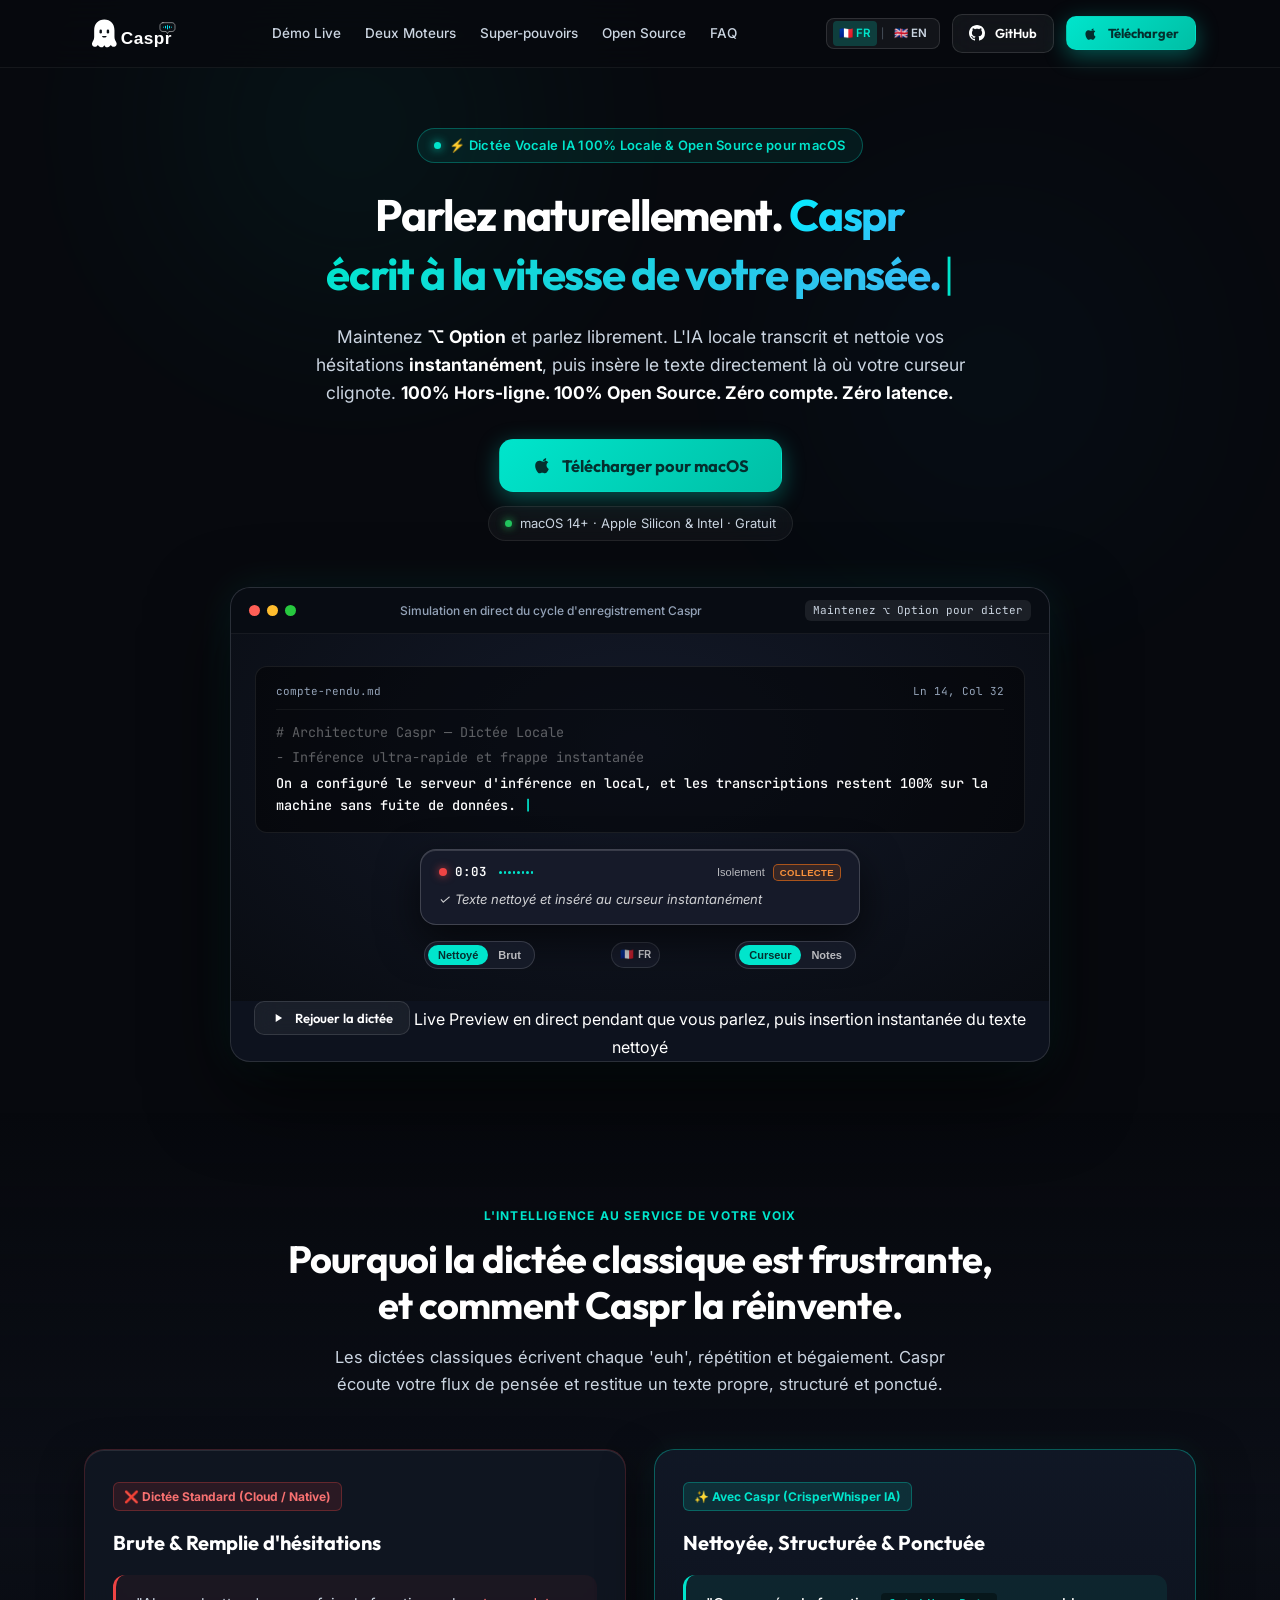
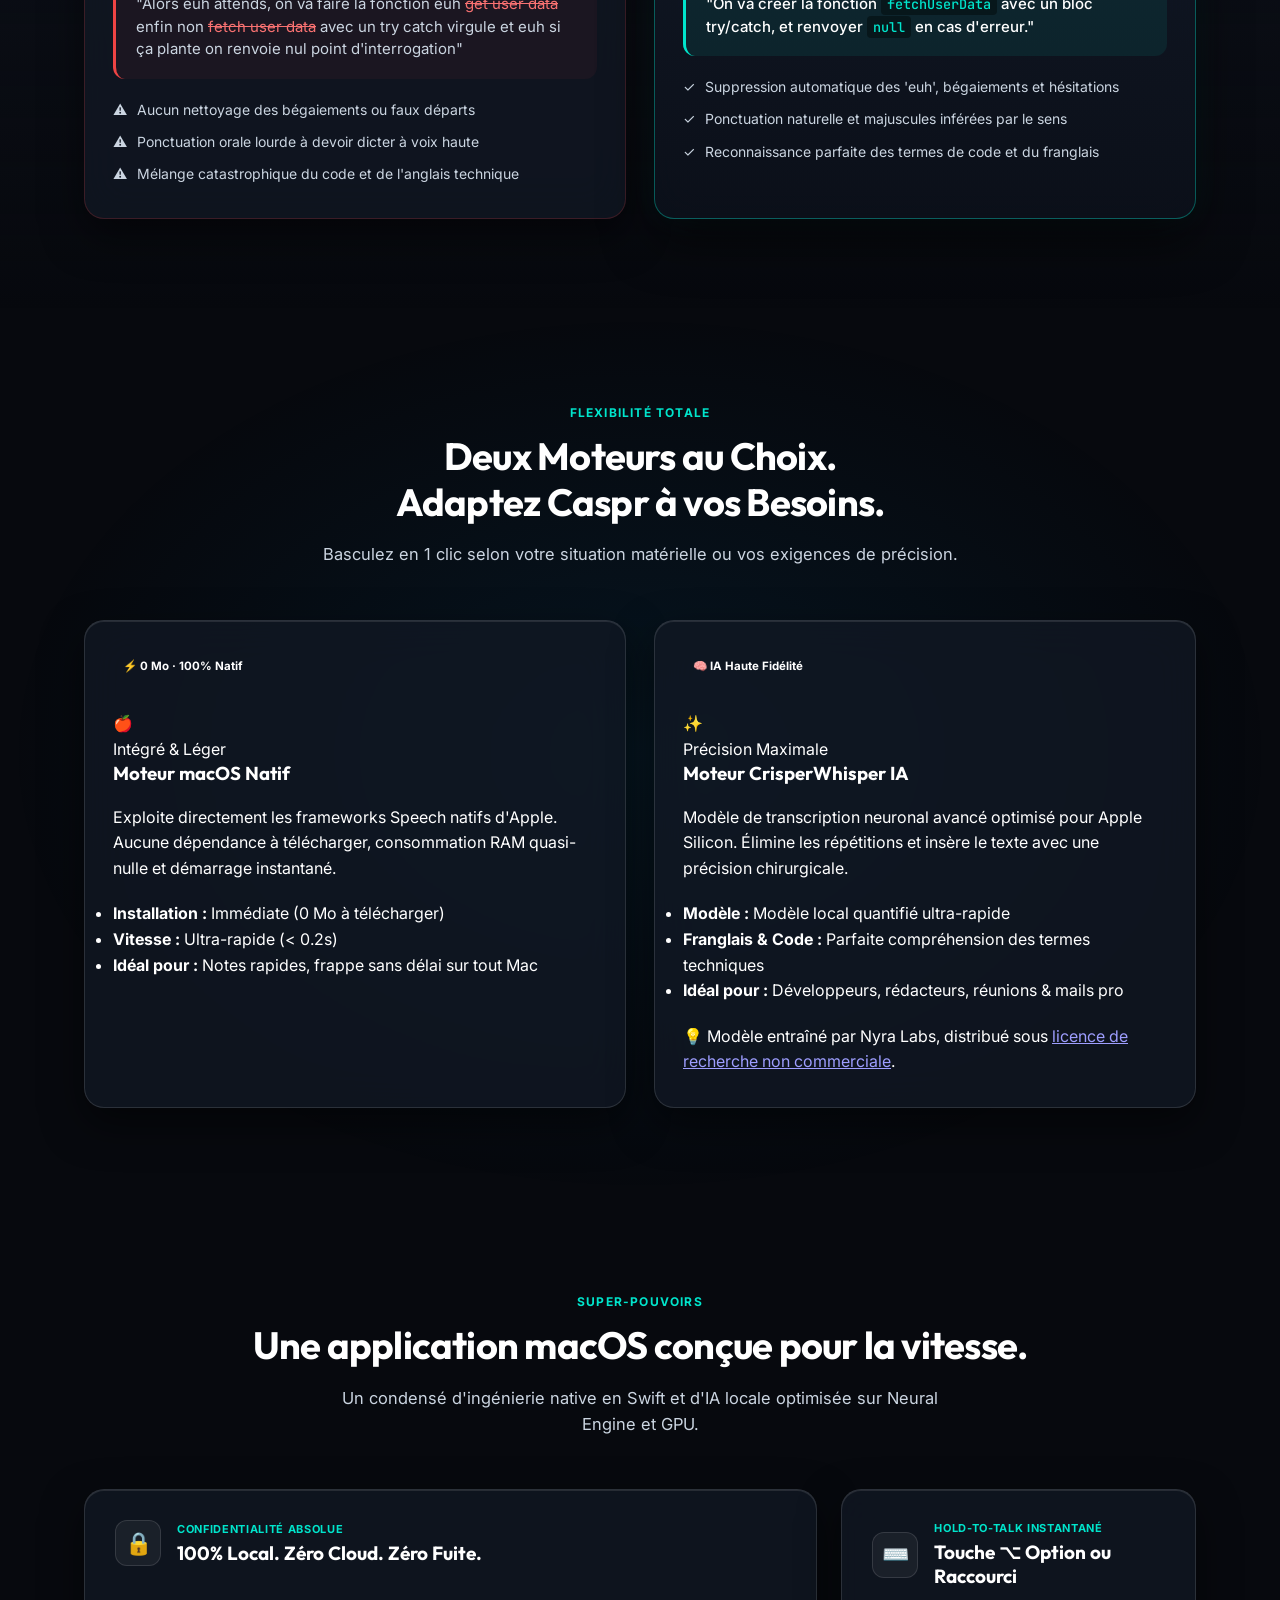
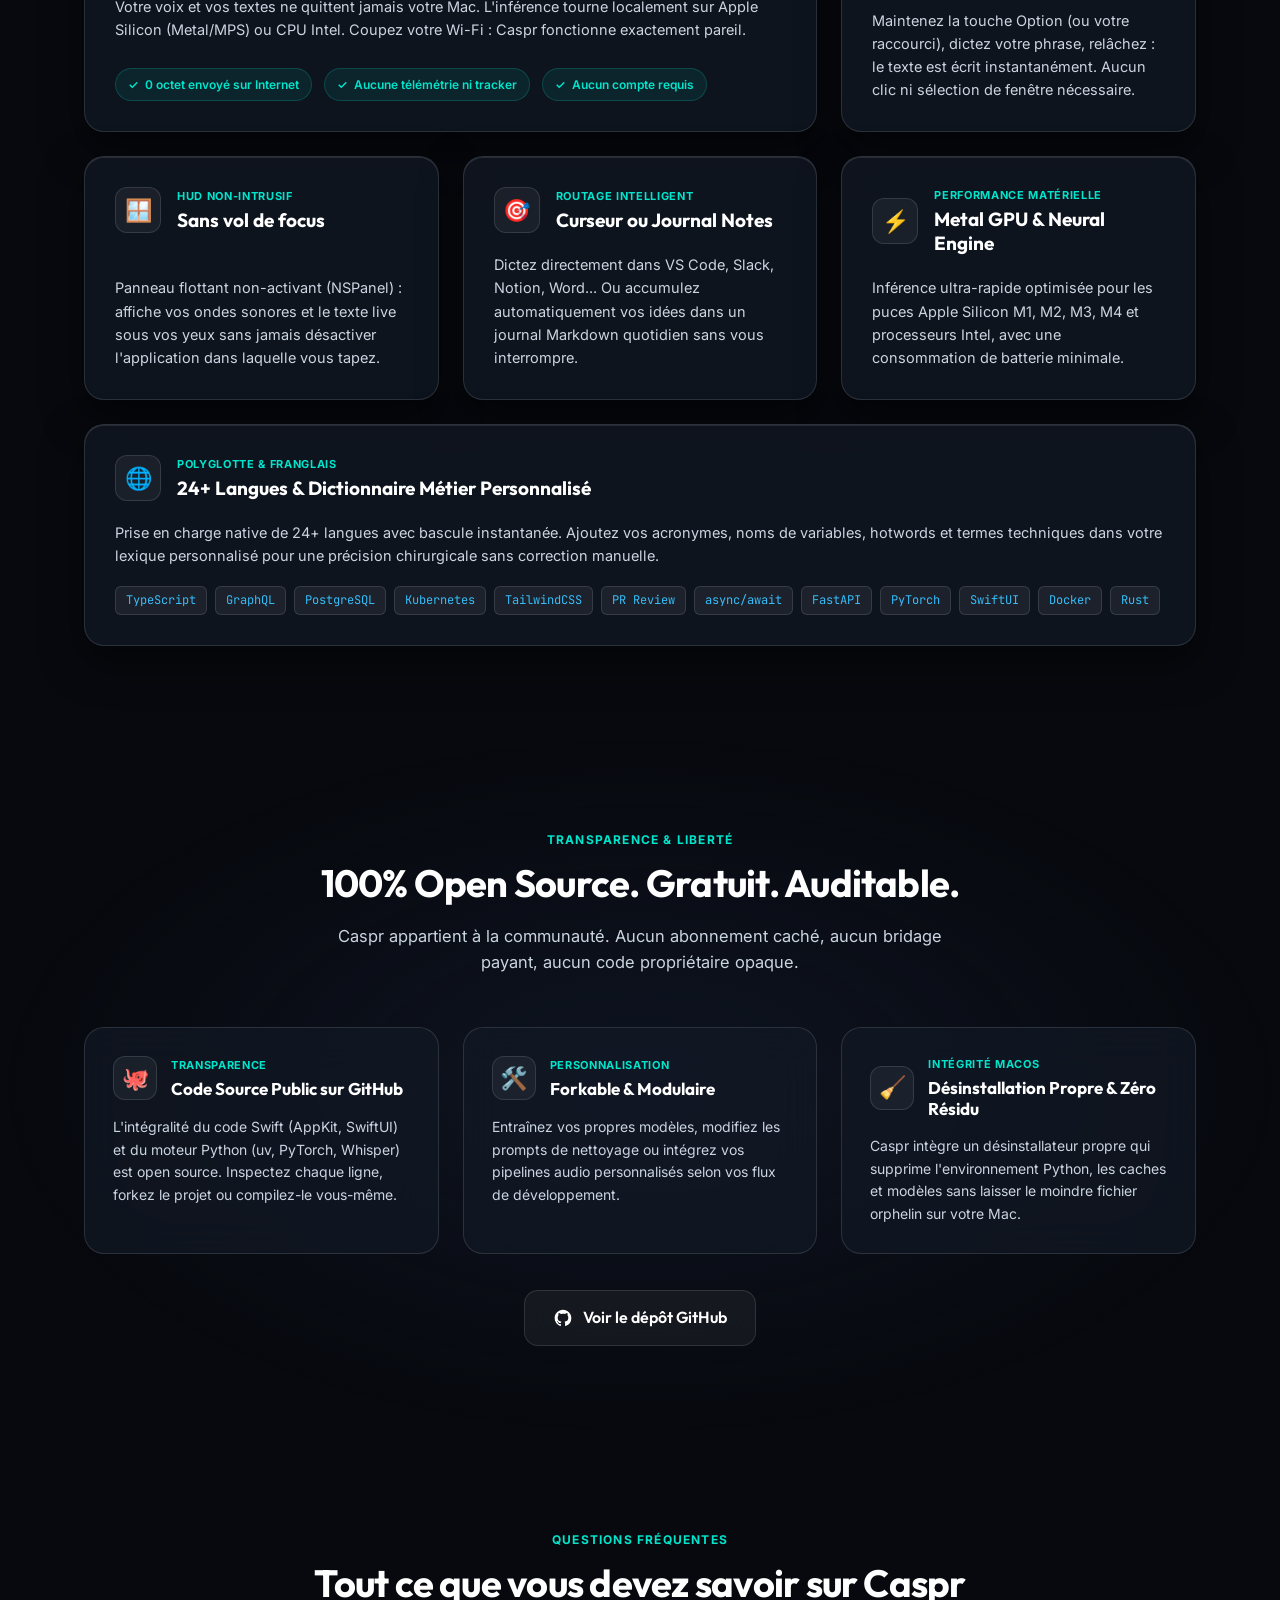
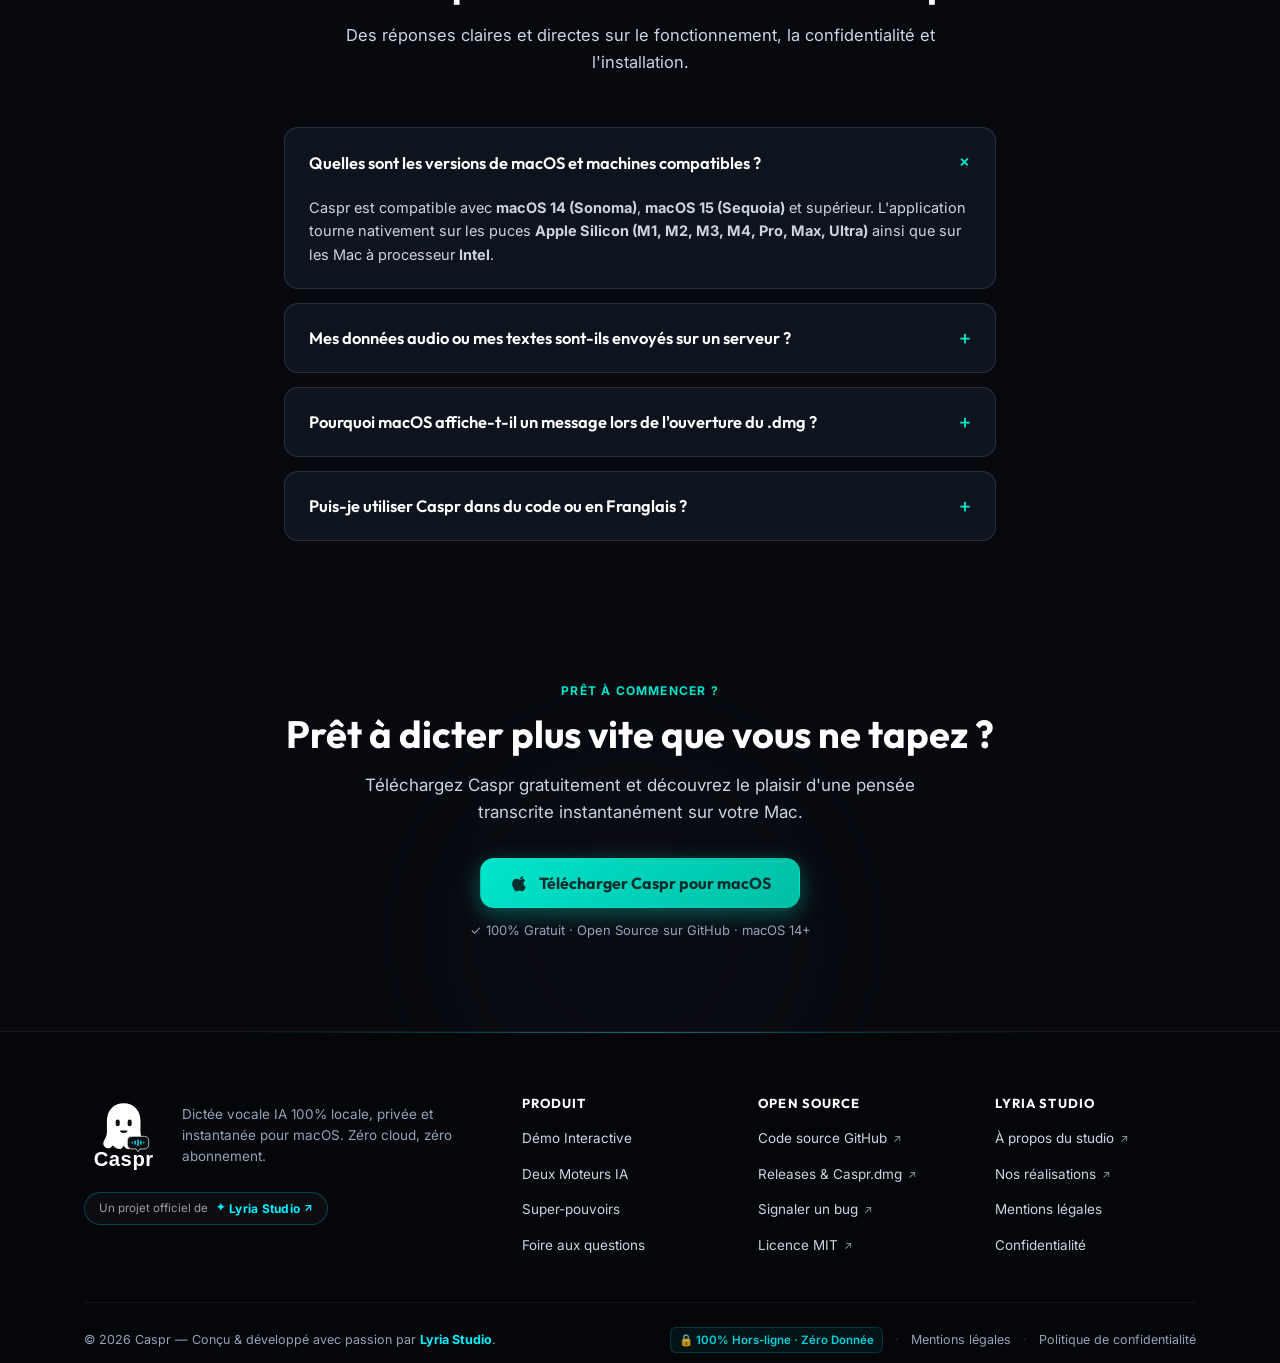
==== commit 9399e8e4: "feat(website): rebrand caspr and update logo" ====
--- a/website/index.html
+++ b/website/index.html
@@ -21,8 +21,8 @@
   <link rel="alternate" hreflang="en" href="https://caspr.lyriastudio.fr/en.html">
   <link rel="alternate" hreflang="x-default" href="https://caspr.lyriastudio.fr/">
 
-  <!-- Favicon SVG (Caspr Ghost Emblem) -->
-  <link rel="icon" type="image/svg+xml" href="data:image/svg+xml,%3Csvg xmlns='http://www.w3.org/2000/svg' viewBox='0 0 64 64'%3E%3Crect width='64' height='64' rx='16' fill='url(%23g)'/%3E%3Cdefs%3E%3ClinearGradient id='g' x1='0%25' y1='0%25' x2='100%25' y2='100%25'%3E%3Cstop offset='0%25' stop-color='%2300d2ff'/%3E%3Cstop offset='100%25' stop-color='%230072ff'/%3E%3C/linearGradient%3E%3C/defs%3E%3Cpath d='M32 14C22.6 14 15 21.6 15 31v15.5c0 1.9 1.6 3.5 3.5 3.5 1.9 0 3.5-1.6 3.5-3.5 0-1.4 1.1-2.5 2.5-2.5s2.5 1.1 2.5 2.5c0 1.9 1.6 3.5 3.5 3.5s3.5-1.6 3.5-3.5c0-1.4 1.1-2.5 2.5-2.5s2.5 1.1 2.5 2.5c0 1.9 1.6 3.5 3.5 3.5 1.9 0 3.5-1.6 3.5-3.5V31c0-9.4-7.6-17-17-17z' fill='%23ffffff'/%3E%3Ccircle cx='26' cy='28' r='3.2' fill='%2307090e'/%3E%3Ccircle cx='38' cy='28' r='3.2' fill='%2307090e'/%3E%3Cpath d='M28.5 36.5c2 2 5 2 7 0' stroke='%2307090e' stroke-width='2.5' stroke-linecap='round'/%3E%3C/svg%3E">
+  <!-- Favicon SVG (Caspr macOS App Icon) -->
+  <link rel="icon" type="image/svg+xml" href="images/caspr-app-icon.svg">
 
   <!-- Preconnect & Non-Blocking Google Fonts (100/100 Lighthouse Performance) -->
   <link rel="preconnect" href="https://fonts.googleapis.com">
@@ -34,8 +34,8 @@
   </noscript>
 
   <!-- Preload Local Stylesheet to Avoid Chaining Critical Requests -->
-  <link rel="preload" as="style" href="style.css?v=2.1">
-  <link rel="stylesheet" href="style.css?v=2.1">
+  <link rel="preload" as="style" href="style.css?v=2.2">
+  <link rel="stylesheet" href="style.css?v=2.2">
 </head>
 <body>
 
@@ -48,18 +48,7 @@
   <header class="site-header">
     <div class="container header-inner">
       <a href="#" class="brand-logo" aria-label="Caspr Accueil">
-        <div class="logo-squircle">
-          <svg viewBox="0 0 64 64" fill="none" xmlns="http://www.w3.org/2000/svg">
-            <path d="M32 14C22.6 14 15 21.6 15 31V46.5C15 48.4 16.6 50 18.5 50C20.4 50 22 48.4 22 46.5C22 45.1 23.1 44 24.5 44C25.9 44 27 45.1 27 46.5C27 48.4 28.6 50 30.5 50C32.4 50 34 48.4 34 46.5C34 45.1 35.1 44 36.5 44C37.9 44 39 45.1 39 46.5C39 48.4 40.6 50 42.5 50C44.4 50 46 48.4 46 46.5C46 45.1 47.1 44 48.5 44C49.9 44 51 45.1 51 46.5C51 48.4 52.6 50 54.5 50C56.4 50 58 48.4 58 46.5V31C58 21.6 50.4 14 41 14H32Z" fill="#ffffff"/>
-            <circle cx="26" cy="28" r="3.2" fill="#07090e"/>
-            <circle cx="38" cy="28" r="3.2" fill="#07090e"/>
-            <path d="M28.5 36.5C30.5 38.5 33.5 38.5 35.5 36.5" stroke="#07090e" stroke-width="2.5" stroke-linecap="round"/>
-          </svg>
-        </div>
-        <div class="brand-text">
-          <span class="brand-name">Caspr</span>
-          <span class="brand-sub">par Lyria Studio</span>
-        </div>
+        <img src="images/caspr-logo-horizontal.svg" alt="Caspr" class="brand-logo-img" width="130" height="50">
       </a>
 
       <nav class="nav-links">
@@ -71,17 +60,16 @@
       </nav>
 
       <div class="header-actions">
-        
-        <!-- Language Switcher to en.html -->
-        <div class="lang-switcher">
-          <span class="lang-btn active">🇫🇷 FR</span>
+        <!-- Language Switcher (FR Active) -->
+        <div class="lang-switcher" role="navigation" aria-label="Choix de langue">
+          <span class="lang-btn active" title="Français">🇫🇷 FR</span>
           <span class="lang-divider">|</span>
-          <a href="en.html" class="lang-btn" title="Switch to English">🇬🇧 EN</a>
-        </div>
-
-        <a href="https://github.com/mnaji42/caspr" target="_blank" rel="noopener noreferrer" class="btn-icon" title="Voir le code source sur GitHub">
-          <svg width="18" height="18" viewBox="0 0 24 24" fill="currentColor">
-            <path fill-rule="evenodd" clip-rule="evenodd" d="M12 2C6.477 2 2 6.484 2 12.017c0 4.425 2.865 8.18 6.839 9.504.5.092.682-.217.682-.483 0-.237-.008-.868-.013-1.703-2.782.605-3.369-1.343-3.369-1.343-.454-1.158-1.11-1.466-1.11-1.466-.908-.62.069-.608.069-.608 1.003.07 1.53 1.032 1.53 1.032.892 1.53 2.341 1.088 2.91.832.092-.647.35-1.088.636-1.338-2.22-.253-4.555-1.113-4.555-4.951 0-1.093.39-1.988 1.029-2.688-.103-.253-.446-1.272.098-2.65 0 0 .84-.27 2.75 1.026A9.564 9.564 0 0112 6.844c.85.004 1.705.115 2.504.337 1.909-1.296 2.747-1.027 2.747-1.027.546 1.379.202 2.398.1 2.651.64.7 1.028 1.595 1.028 2.688 0 3.848-2.339 4.695-4.566 4.943.359.309.678.92.678 1.855 0 1.338-.012 2.419-.012 2.747 0 .268.18.58.688.482A10.019 10.019 0 0022 12.017C22 6.484 17.522 2 12 2z"/>
+          <a href="en.html" class="lang-btn" title="English">🇬🇧 EN</a>
+        </div>
+
+        <a href="https://github.com/mnaji42/caspr" target="_blank" rel="noopener noreferrer" class="btn btn-secondary btn-sm" aria-label="Voir le projet Caspr sur GitHub">
+          <svg width="16" height="16" viewBox="0 0 24 24" fill="currentColor">
+            <path d="M12 0C5.37 0 0 5.37 0 12c0 5.31 3.435 9.795 8.205 11.385.6.105.825-.255.825-.57 0-.285-.015-1.23-.015-2.235-3.015.555-3.795-.735-4.035-1.41-.135-.345-.72-1.41-1.23-1.695-.42-.225-1.02-.78-.015-.795.945-.015 1.62.87 1.845 1.23 1.08 1.815 2.805 1.305 3.495.99.105-.78.42-1.305.765-1.605-2.67-.3-5.46-1.335-5.46-5.925 0-1.305.465-2.385 1.23-3.225-.12-.3-.54-1.53.12-3.18 0 0 1.005-.315 3.3 1.23.96-.27 1.98-.405 3-.405s2.04.135 3 .405c2.295-1.56 3.3-1.23 3.3-1.23.66 1.65.24 2.88.12 3.18.765.84 1.23 1.905 1.23 3.225 0 4.605-2.805 5.625-5.475 5.925.435.375.81 1.095.81 2.22 0 1.605-.015 2.895-.015 3.3 0 .315.225.69.825.57A12.02 12.02 0 0024 12c0-6.63-5.37-12-12-12z"/>
           </svg>
           <span class="desktop-only">GitHub</span>
         </a>
@@ -111,7 +99,7 @@
 
       <!-- Main Headline with Super-Fast Single Line Typewriter -->
       <h1 class="hero-title">
-        <span class="hero-title-static">Parlez naturellement. Votre Mac</span>
+        <span class="hero-title-static">Parlez naturellement. <span class="hero-brand-cyan">Caspr</span></span>
         <span class="typewriter-container"><span class="typewriter-text" id="typewriter-phrase">écrit à la vitesse de votre pensée.</span><span class="typewriter-cursor">|</span></span>
       </h1>
 
@@ -191,14 +179,16 @@
               </div>
             </div>
 
-            <!-- Line 2: Realtime Live Italic Preview & Status -->
-            <div class="hud-preview-text" id="hud-live-text">
-              … et les transcriptions restent 100% sur la machine sans fuite de données.
-            </div>
-
-          </div>
-
-          <!-- HUD Bottom Floating Tabs -->
+            <!-- Line 2: Real-time Live Transcription Preview -->
+            <div class="hud-preview-box">
+              <div class="hud-preview-text" id="hud-live-text">
+                <span class="preview-inserted" id="hud-preview-inserted">Texte nettoyé et inséré au curseur instantanément</span>
+              </div>
+            </div>
+
+          </div>
+
+          <!-- Bottom Floating Tabs -->
           <div class="hud-bottom-tabs" id="hud-tabs">
             <div class="hud-pill-group">
               <button type="button" class="hud-pill-btn active" id="tab-clean">Nettoyé</button>
@@ -216,15 +206,19 @@
             </div>
           </div>
 
-          <!-- Simulator interactive triggers -->
-          <div class="simulator-controls">
-            <button type="button" class="sim-btn" id="btn-trigger-dictate">
-              <span>▶ Rejouer la dictée</span>
-            </button>
-            <span class="sim-hint">Live Preview en direct pendant que vous parlez, puis insertion instantanée du texte nettoyé</span>
-          </div>
-
-        </div>
+        </div>
+
+        <!-- Simulator Interactive Footnote / Replay Trigger -->
+        <div class="hud-simulator-footer">
+          <button type="button" class="btn btn-secondary btn-sm" id="btn-trigger-dictate" aria-label="Rejouer la démonstration de dictée">
+            <svg width="14" height="14" viewBox="0 0 24 24" fill="currentColor">
+              <path d="M8 5v14l11-7z"/>
+            </svg>
+            <span>Rejouer la dictée</span>
+          </button>
+          <span class="hud-simulator-note">Live Preview en direct pendant que vous parlez, puis insertion instantanée du texte nettoyé</span>
+        </div>
+
       </div>
 
     </div>
@@ -588,41 +582,75 @@
 
   </main>
 
-  <!-- SITE FOOTER WITH LYRIA STUDIO BRANDING & LEGAL LINKS -->
+  <!-- SITE FOOTER - LYRIA STUDIO OFFICIAL PROJECT -->
   <footer class="site-footer">
     <div class="container footer-inner">
-      <div class="footer-top-row">
-        <div class="footer-brand">
-          <div class="logo-squircle logo-footer">
-            <svg viewBox="0 0 64 64" fill="none" xmlns="http://www.w3.org/2000/svg">
-              <path d="M32 14C22.6 14 15 21.6 15 31V46.5C15 48.4 16.6 50 18.5 50C20.4 50 22 48.4 22 46.5C22 45.1 23.1 44 24.5 44C25.9 44 27 45.1 27 46.5C27 48.4 28.6 50 30.5 50C32.4 50 34 48.4 34 46.5C34 45.1 35.1 44 36.5 44C37.9 44 39 45.1 39 46.5C39 48.4 40.6 50 42.5 50C44.4 50 46 48.4 46 46.5C46 45.1 47.1 44 48.5 44C49.9 44 51 45.1 51 46.5C51 48.4 52.6 50 54.5 50C56.4 50 58 48.4 58 46.5V31C58 21.6 50.4 14 41 14H32Z" fill="#ffffff"/>
-              <circle cx="26" cy="28" r="3.2" fill="#07090e"/>
-              <circle cx="38" cy="28" r="3.2" fill="#07090e"/>
-              <path d="M28.5 36.5C30.5 38.5 33.5 38.5 35.5 36.5" stroke="#07090e" stroke-width="2.5" stroke-linecap="round"/>
-            </svg>
-          </div>
-          <div>
-            <span class="footer-title">Caspr</span>
-            <p class="footer-desc">Dictée vocale IA locale, confidentielle et ultra-rapide pour macOS.</p>
-          </div>
-        </div>
-
-        <div class="footer-links">
-          <a href="https://github.com/mnaji42/caspr" target="_blank" rel="noopener noreferrer">GitHub</a>
-          <a href="https://github.com/mnaji42/caspr/releases" target="_blank" rel="noopener noreferrer">Releases & Changelog</a>
-          <a href="https://github.com/mnaji42/caspr/issues" target="_blank" rel="noopener noreferrer">Signaler un bug</a>
-          <a href="https://caspr.lyriastudio.fr/">Site officiel</a>
-        </div>
-      </div>
-
+      <div class="footer-main-grid">
+        
+        <!-- Col 1: Brand & Lyria Studio Highlight -->
+        <div class="footer-brand-col">
+          <div class="footer-brand-header">
+            <img src="images/caspr-logo-stacked.svg" alt="Caspr" class="footer-logo-stacked" width="80" height="80">
+            <img src="images/caspr-logo-horizontal.svg" alt="Caspr" class="footer-logo-horizontal" width="160" height="60">
+            <p class="footer-tagline">Dictée vocale IA 100% locale, privée et instantanée pour macOS. Zéro cloud, zéro abonnement.</p>
+          </div>
+          
+          <a href="https://lyriastudio.fr" target="_blank" rel="noopener noreferrer" class="footer-studio-pill" title="Découvrir Lyria Studio">
+            <span class="studio-pill-tag">Un projet officiel de</span>
+            <span class="studio-pill-link">
+              <span class="studio-sparkle">✦</span>
+              Lyria Studio
+              <span class="studio-arrow">↗</span>
+            </span>
+          </a>
+        </div>
+
+        <!-- Col 2: Produit & Moteurs -->
+        <div class="footer-nav-col">
+          <h4 class="footer-col-title">Produit</h4>
+          <ul class="footer-nav-list">
+            <li><a href="#demo">Démo Interactive</a></li>
+            <li><a href="#engines">Deux Moteurs IA</a></li>
+            <li><a href="#features">Super-pouvoirs</a></li>
+            <li><a href="#faq">Foire aux questions</a></li>
+          </ul>
+        </div>
+
+        <!-- Col 3: Code & Open Source -->
+        <div class="footer-nav-col">
+          <h4 class="footer-col-title">Open Source</h4>
+          <ul class="footer-nav-list">
+            <li><a href="https://github.com/mnaji42/caspr" target="_blank" rel="noopener noreferrer">Code source GitHub <span class="ext-arrow">↗</span></a></li>
+            <li><a href="https://github.com/mnaji42/caspr/releases" target="_blank" rel="noopener noreferrer">Releases & Caspr.dmg <span class="ext-arrow">↗</span></a></li>
+            <li><a href="https://github.com/mnaji42/caspr/issues" target="_blank" rel="noopener noreferrer">Signaler un bug <span class="ext-arrow">↗</span></a></li>
+            <li><a href="https://github.com/mnaji42/caspr/blob/main/LICENSE" target="_blank" rel="noopener noreferrer">Licence MIT <span class="ext-arrow">↗</span></a></li>
+          </ul>
+        </div>
+
+        <!-- Col 4: Studio & Légal -->
+        <div class="footer-nav-col">
+          <h4 class="footer-col-title">Lyria Studio</h4>
+          <ul class="footer-nav-list">
+            <li><a href="https://lyriastudio.fr" target="_blank" rel="noopener noreferrer">À propos du studio <span class="ext-arrow">↗</span></a></li>
+            <li><a href="https://lyriastudio.fr" target="_blank" rel="noopener noreferrer">Nos réalisations <span class="ext-arrow">↗</span></a></li>
+            <li><a href="mentions-legales.html">Mentions légales</a></li>
+            <li><a href="politique-de-confidentialite.html">Confidentialité</a></li>
+          </ul>
+        </div>
+
+      </div>
+
+      <!-- Bottom Row -->
       <div class="footer-bottom-bar">
-        <p>© 2026 Caspr. Tous droits réservés.</p>
+        <p class="footer-copyright">
+          © 2026 Caspr — Conçu & développé avec passion par <a href="https://lyriastudio.fr" target="_blank" rel="noopener noreferrer" class="footer-studio-highlight">Lyria Studio</a>.
+        </p>
         <div class="footer-legal-links">
+          <span class="footer-privacy-badge">🔒 100% Hors-ligne · Zéro Donnée</span>
+          <span class="footer-sep">·</span>
           <a href="mentions-legales.html">Mentions légales</a>
-          <span class="footer-sep">|</span>
+          <span class="footer-sep">·</span>
           <a href="politique-de-confidentialite.html">Politique de confidentialité</a>
-          <span class="footer-sep">|</span>
-          <span>Site conçu et maintenu par <a href="https://lyriastudio.fr" target="_blank" rel="noopener noreferrer" class="lyria-backlink">Lyria Studio</a></span>
         </div>
       </div>
     </div>
@@ -634,14 +662,7 @@
       <button type="button" class="modal-close-btn" id="modal-close-btn" aria-label="Fermer la fenêtre">&times;</button>
       
       <div class="modal-header">
-        <div class="logo-squircle logo-modal">
-          <svg viewBox="0 0 64 64" fill="none" xmlns="http://www.w3.org/2000/svg">
-            <path d="M32 14C22.6 14 15 21.6 15 31V46.5C15 48.4 16.6 50 18.5 50C20.4 50 22 48.4 22 46.5C22 45.1 23.1 44 24.5 44C25.9 44 27 45.1 27 46.5C27 48.4 28.6 50 30.5 50C32.4 50 34 48.4 34 46.5C34 45.1 35.1 44 36.5 44C37.9 44 39 45.1 39 46.5C39 48.4 40.6 50 42.5 50C44.4 50 46 48.4 46 46.5C46 45.1 47.1 44 48.5 44C49.9 44 51 45.1 51 46.5C51 48.4 52.6 50 54.5 50C56.4 50 58 48.4 58 46.5V31C58 21.6 50.4 14 41 14H32Z" fill="#ffffff"/>
-            <circle cx="26" cy="28" r="3.2" fill="#07090e"/>
-            <circle cx="38" cy="28" r="3.2" fill="#07090e"/>
-            <path d="M28.5 36.5C30.5 38.5 33.5 38.5 35.5 36.5" stroke="#07090e" stroke-width="2.5" stroke-linecap="round"/>
-          </svg>
-        </div>
+        <img src="images/caspr-app-icon.svg" alt="Caspr" class="modal-logo-icon" width="60" height="60">
         <h2 class="modal-title">Téléchargement de Caspr en cours… 🚀</h2>
         <p class="modal-subtitle">Votre fichier <code>Caspr.dmg</code> est en cours de téléchargement. Suivez ce guide illustré pour l'ouvrir facilement :</p>
       </div>
--- a/website/style.css
+++ b/website/style.css
@@ -125,6 +125,14 @@
   display: inline-block;
 }
 
+.hero-brand-cyan {
+  color: var(--accent);
+  background: linear-gradient(135deg, #00F0FF 0%, #38bdf8 100%);
+  -webkit-background-clip: text;
+  -webkit-text-fill-color: transparent;
+  display: inline;
+}
+
 /* HERO TYPEWRITER CONTAINER */
 .typewriter-container {
   display: block;
@@ -251,50 +259,33 @@
 .brand-logo {
   display: flex;
   align-items: center;
-  gap: 12px;
   text-decoration: none;
-}
-
-.logo-squircle {
-  width: 40px;
-  height: 40px;
-  border-radius: 11px;
-  background: linear-gradient(145deg, #00b4d8 0%, #0077fe 60%, #005ce6 100%);
-  display: flex;
-  align-items: center;
-  justify-content: center;
-  box-shadow: 0 4px 16px rgba(0, 153, 255, 0.45), inset 0 1px 1px rgba(255, 255, 255, 0.4);
-  flex-shrink: 0;
-}
-
-.logo-squircle svg {
-  width: 26px;
-  height: 26px;
-}
-
-.logo-footer {
-  width: 50px;
-  height: 50px;
+  transition: transform 0.2s ease, opacity 0.2s ease;
+}
+
+.brand-logo:hover {
+  transform: translateY(-1px);
+  opacity: 0.95;
+}
+
+.brand-logo-img {
+  display: block;
+  height: 38px;
+  width: auto;
+  object-fit: contain;
+}
+
+.modal-logo-icon {
+  width: 56px;
+  height: 56px;
   border-radius: 14px;
-  box-shadow: 0 6px 20px rgba(0, 153, 255, 0.5), inset 0 1px 1px rgba(255, 255, 255, 0.4);
-}
-
-.logo-footer svg {
-  width: 32px;
-  height: 32px;
-}
-
-.logo-modal {
-  width: 54px;
-  height: 54px;
-  border-radius: 15px;
   margin-bottom: 12px;
-  box-shadow: 0 8px 24px rgba(0, 153, 255, 0.55), inset 0 1px 1px rgba(255, 255, 255, 0.4);
-}
-
-.logo-modal svg {
-  width: 34px;
-  height: 34px;
+  filter: drop-shadow(0 8px 24px rgba(0, 240, 255, 0.4));
+  transition: transform 0.25s ease;
+}
+
+.modal-logo-icon:hover {
+  transform: scale(1.05);
 }
 
 .brand-text {
@@ -1348,64 +1339,179 @@
   color: var(--text-muted);
 }
 
-/* FOOTER */
+/* =========================================================================
+   FOOTER - ULTRA SLEEK MULTI-COLUMN DESIGN & LYRIA STUDIO SHOWCASE
+   ========================================================================= */
 .site-footer {
-  background: rgba(5, 7, 12, 0.98);
-  border-top: 1px solid rgba(255, 255, 255, 0.08);
-  padding: 48px 0 28px;
+  background: #040609;
+  border-top: 1px solid rgba(255, 255, 255, 0.07);
+  padding: 64px 0 32px;
   position: relative;
   z-index: 10;
+  overflow: hidden;
+}
+
+.site-footer::before {
+  content: '';
+  position: absolute;
+  top: 0;
+  left: 50%;
+  transform: translateX(-50%);
+  width: 70%;
+  max-width: 800px;
+  height: 1px;
+  background: linear-gradient(90deg, transparent, rgba(0, 240, 255, 0.45), transparent);
 }
 
 .footer-inner {
   display: flex;
   flex-direction: column;
-  gap: 32px;
-}
-
-.footer-top-row {
-  display: flex;
-  justify-content: space-between;
+  gap: 44px;
+}
+
+.footer-main-grid {
+  display: grid;
+  grid-template-columns: 2fr 1fr 1fr 1fr;
+  gap: 36px;
+  align-items: start;
+}
+
+.footer-brand-col {
+  display: flex;
+  flex-direction: column;
   align-items: flex-start;
-  flex-wrap: wrap;
-  gap: 24px;
-}
-
-.footer-brand {
-  display: flex;
-  align-items: center;
+  gap: 16px;
+}
+
+.footer-brand-header {
+  display: flex;
+  flex-direction: row;
+  align-items: center;
+  gap: 18px;
+}
+
+.footer-logo-stacked {
+  height: 80px;
+  width: auto;
+  object-fit: contain;
+  flex-shrink: 0;
+  transition: transform 0.25s ease;
+}
+
+.footer-logo-stacked:hover {
+  transform: scale(1.03);
+}
+
+.footer-logo-horizontal {
+  display: none;
+  height: 48px;
+  width: auto;
+  object-fit: contain;
+  transition: transform 0.25s ease;
+}
+
+.footer-logo-horizontal:hover {
+  transform: scale(1.03);
+}
+
+.footer-tagline {
+  font-size: 13.5px;
+  color: var(--text-muted);
+  line-height: 1.55;
+  max-width: 290px;
+  margin: 0;
+}
+
+.footer-studio-pill {
+  display: inline-flex;
+  align-items: center;
+  gap: 8px;
+  background: rgba(255, 255, 255, 0.03);
+  border: 1px solid rgba(0, 240, 255, 0.25);
+  border-radius: 20px;
+  padding: 6px 14px;
+  text-decoration: none;
+  transition: all 0.2s ease;
+}
+
+.footer-studio-pill:hover {
+  background: rgba(0, 240, 255, 0.08);
+  border-color: rgba(0, 240, 255, 0.5);
+  transform: translateY(-1px);
+}
+
+.studio-pill-tag {
+  font-size: 11.5px;
+  color: rgba(255, 255, 255, 0.6);
+}
+
+.studio-pill-link {
+  display: inline-flex;
+  align-items: center;
+  gap: 4px;
+  color: #00F0FF;
+  font-weight: 700;
+  font-size: 12px;
+  letter-spacing: 0.02em;
+}
+
+.studio-pill-link .studio-sparkle {
+  color: #00F0FF;
+  font-size: 11px;
+}
+
+.studio-pill-link .studio-arrow {
+  font-size: 11px;
+  transition: transform 0.15s ease;
+}
+
+.footer-studio-pill:hover .studio-arrow {
+  transform: translate(2px, -2px);
+}
+
+.footer-nav-col {
+  display: flex;
+  flex-direction: column;
   gap: 14px;
 }
 
-.footer-title {
+.footer-col-title {
   font-family: var(--font-heading);
-  font-size: 18px;
+  font-size: 13px;
   font-weight: 700;
-  color: #fff;
-}
-
-.footer-desc {
-  font-size: 13px;
-  color: var(--text-muted);
-  max-width: 340px;
-  margin-top: 4px;
-}
-
-.footer-links {
-  display: flex;
-  gap: 24px;
-  flex-wrap: wrap;
-}
-
-.footer-links a {
+  text-transform: uppercase;
+  letter-spacing: 0.08em;
+  color: #FFFFFF;
+  margin: 0;
+}
+
+.footer-nav-list {
+  display: flex;
+  flex-direction: column;
+  gap: 10px;
+  list-style: none;
+  padding: 0;
+  margin: 0;
+}
+
+.footer-nav-list a {
   color: var(--text-secondary);
+  font-size: 13.5px;
   text-decoration: none;
-  font-size: 14px;
-  transition: color 0.15s ease;
-}
-
-.footer-links a:hover {
-  color: var(--accent);
+  transition: color 0.15s ease, transform 0.15s ease;
+  display: inline-flex;
+  align-items: center;
+  gap: 6px;
+}
+
+.footer-nav-list a:hover {
+  color: #00F0FF;
+  transform: translateX(2px);
+}
+
+.footer-nav-list a .ext-arrow {
+  font-size: 11px;
+  opacity: 0.7;
 }
 
 .footer-bottom-bar {
@@ -1416,8 +1522,24 @@
   justify-content: space-between;
   flex-wrap: wrap;
   gap: 16px;
-  font-size: 13px;
+  font-size: 12.5px;
   color: var(--text-muted);
+}
+
+.footer-copyright {
+  margin: 0;
+}
+
+.footer-studio-highlight {
+  color: #00F0FF !important;
+  font-weight: 700;
+  text-decoration: none;
+  transition: opacity 0.15s ease;
+}
+
+.footer-studio-highlight:hover {
+  text-decoration: underline;
+  opacity: 0.9;
 }
 
 .footer-legal-links {
@@ -1428,29 +1550,65 @@
 }
 
 .footer-legal-links a {
-  color: var(--text-secondary);
+  color: var(--text-muted);
   text-decoration: none;
+  font-size: 12.5px;
   transition: color 0.15s ease;
 }
 
 .footer-legal-links a:hover {
-  color: #fff;
+  color: #FFFFFF;
 }
 
 .footer-sep {
-  color: rgba(255, 255, 255, 0.2);
-}
-
-.lyria-backlink {
-  color: var(--accent) !important;
+  color: rgba(255, 255, 255, 0.15);
+}
+
+.footer-privacy-badge {
+  display: inline-flex;
+  align-items: center;
+  gap: 5px;
+  color: rgba(0, 240, 255, 0.85);
+  font-size: 11.5px;
   font-weight: 600;
-  text-decoration: none;
-  transition: all 0.15s ease;
-}
-
-.lyria-backlink:hover {
-  color: var(--accent-hover) !important;
-  text-decoration: underline;
+  background: rgba(0, 240, 255, 0.06);
+  border: 1px solid rgba(0, 240, 255, 0.15);
+  border-radius: 6px;
+  padding: 3px 8px;
+}
+
+@media (max-width: 900px) {
+  .footer-main-grid {
+    grid-template-columns: 1fr 1fr;
+    gap: 32px;
+  }
+  .footer-brand-col {
+    grid-column: 1 / -1;
+    align-items: center;
+    text-align: center;
+  }
+  .footer-tagline {
+    max-width: 100%;
+  }
+}
+
+@media (max-width: 600px) {
+  .footer-main-grid {
+    grid-template-columns: 1fr;
+    gap: 28px;
+    text-align: center;
+  }
+  .footer-nav-col {
+    align-items: center;
+  }
+  .footer-nav-list a:hover {
+    transform: none;
+  }
+  .footer-bottom-bar {
+    flex-direction: column;
+    text-align: center;
+    gap: 12px;
+  }
 }
 
 /* LEGAL PAGES STYLES */
@@ -1852,30 +2010,66 @@
     font-size: 26px;
   }
 
-  .footer-top-row {
-    flex-direction: column;
-    gap: 24px;
+  .footer-main-grid {
+    grid-template-columns: 1fr;
+    gap: 36px;
     text-align: center;
+  }
+
+  .footer-brand-col {
     align-items: center;
-  }
-
-  .footer-brand {
+    text-align: center;
+    width: 100%;
+    gap: 16px;
+  }
+
+  .footer-brand-header {
     flex-direction: column;
     align-items: center;
     text-align: center;
-    gap: 12px;
-  }
-
-  .footer-links {
+    gap: 14px;
+    width: 100%;
+  }
+
+  .footer-logo-stacked {
+    display: none;
+  }
+
+  .footer-logo-horizontal {
+    display: block;
+    height: 48px;
+    width: auto;
+    max-width: 180px;
+    margin: 0 auto;
+  }
+
+  .footer-tagline {
+    text-align: center;
+    max-width: 320px;
+    margin: 0 auto;
+    font-size: 13.5px;
+  }
+
+  .footer-studio-pill {
+    margin: 0 auto;
+    display: inline-flex;
     justify-content: center;
-    flex-wrap: wrap;
-    gap: 14px;
+  }
+
+  .footer-nav-col {
+    align-items: center;
+    text-align: center;
+  }
+
+  .footer-nav-list {
+    align-items: center;
   }
 
   .footer-bottom-bar {
     flex-direction: column;
     gap: 12px;
     text-align: center;
+    align-items: center;
   }
 
   .footer-legal-links {
@@ -1905,24 +2099,11 @@
     gap: 8px;
   }
   .brand-logo {
-    gap: 8px;
     flex-shrink: 0;
   }
-  .logo-squircle {
-    width: 32px;
-    height: 32px;
-    border-radius: 8px;
-  }
-  .logo-squircle svg {
-    width: 20px;
-    height: 20px;
-  }
-  .brand-name {
-    font-size: 16px;
-    font-weight: 700;
-  }
-  .brand-sub {
-    display: none !important; /* Hide subtitle on mobile to give room */
+  .brand-logo-img {
+    height: 30px;
+    width: auto;
   }
   .header-actions {
     display: flex;
--- a/website/style.css
+++ b/website/style.css
@@ -125,6 +125,14 @@
   display: inline-block;
 }
 
+.hero-brand-cyan {
+  color: var(--accent);
+  background: linear-gradient(135deg, #00F0FF 0%, #38bdf8 100%);
+  -webkit-background-clip: text;
+  -webkit-text-fill-color: transparent;
+  display: inline;
+}
+
 /* HERO TYPEWRITER CONTAINER */
 .typewriter-container {
   display: block;
@@ -251,50 +259,33 @@
 .brand-logo {
   display: flex;
   align-items: center;
-  gap: 12px;
   text-decoration: none;
-}
-
-.logo-squircle {
-  width: 40px;
-  height: 40px;
-  border-radius: 11px;
-  background: linear-gradient(145deg, #00b4d8 0%, #0077fe 60%, #005ce6 100%);
-  display: flex;
-  align-items: center;
-  justify-content: center;
-  box-shadow: 0 4px 16px rgba(0, 153, 255, 0.45), inset 0 1px 1px rgba(255, 255, 255, 0.4);
-  flex-shrink: 0;
-}
-
-.logo-squircle svg {
-  width: 26px;
-  height: 26px;
-}
-
-.logo-footer {
-  width: 50px;
-  height: 50px;
+  transition: transform 0.2s ease, opacity 0.2s ease;
+}
+
+.brand-logo:hover {
+  transform: translateY(-1px);
+  opacity: 0.95;
+}
+
+.brand-logo-img {
+  display: block;
+  height: 38px;
+  width: auto;
+  object-fit: contain;
+}
+
+.modal-logo-icon {
+  width: 56px;
+  height: 56px;
   border-radius: 14px;
-  box-shadow: 0 6px 20px rgba(0, 153, 255, 0.5), inset 0 1px 1px rgba(255, 255, 255, 0.4);
-}
-
-.logo-footer svg {
-  width: 32px;
-  height: 32px;
-}
-
-.logo-modal {
-  width: 54px;
-  height: 54px;
-  border-radius: 15px;
   margin-bottom: 12px;
-  box-shadow: 0 8px 24px rgba(0, 153, 255, 0.55), inset 0 1px 1px rgba(255, 255, 255, 0.4);
-}
-
-.logo-modal svg {
-  width: 34px;
-  height: 34px;
+  filter: drop-shadow(0 8px 24px rgba(0, 240, 255, 0.4));
+  transition: transform 0.25s ease;
+}
+
+.modal-logo-icon:hover {
+  transform: scale(1.05);
 }
 
 .brand-text {
@@ -1348,64 +1339,179 @@
   color: var(--text-muted);
 }
 
-/* FOOTER */
+/* =========================================================================
+   FOOTER - ULTRA SLEEK MULTI-COLUMN DESIGN & LYRIA STUDIO SHOWCASE
+   ========================================================================= */
 .site-footer {
-  background: rgba(5, 7, 12, 0.98);
-  border-top: 1px solid rgba(255, 255, 255, 0.08);
-  padding: 48px 0 28px;
+  background: #040609;
+  border-top: 1px solid rgba(255, 255, 255, 0.07);
+  padding: 64px 0 32px;
   position: relative;
   z-index: 10;
+  overflow: hidden;
+}
+
+.site-footer::before {
+  content: '';
+  position: absolute;
+  top: 0;
+  left: 50%;
+  transform: translateX(-50%);
+  width: 70%;
+  max-width: 800px;
+  height: 1px;
+  background: linear-gradient(90deg, transparent, rgba(0, 240, 255, 0.45), transparent);
 }
 
 .footer-inner {
   display: flex;
   flex-direction: column;
-  gap: 32px;
-}
-
-.footer-top-row {
-  display: flex;
-  justify-content: space-between;
+  gap: 44px;
+}
+
+.footer-main-grid {
+  display: grid;
+  grid-template-columns: 2fr 1fr 1fr 1fr;
+  gap: 36px;
+  align-items: start;
+}
+
+.footer-brand-col {
+  display: flex;
+  flex-direction: column;
   align-items: flex-start;
-  flex-wrap: wrap;
-  gap: 24px;
-}
-
-.footer-brand {
-  display: flex;
-  align-items: center;
+  gap: 16px;
+}
+
+.footer-brand-header {
+  display: flex;
+  flex-direction: row;
+  align-items: center;
+  gap: 18px;
+}
+
+.footer-logo-stacked {
+  height: 80px;
+  width: auto;
+  object-fit: contain;
+  flex-shrink: 0;
+  transition: transform 0.25s ease;
+}
+
+.footer-logo-stacked:hover {
+  transform: scale(1.03);
+}
+
+.footer-logo-horizontal {
+  display: none;
+  height: 48px;
+  width: auto;
+  object-fit: contain;
+  transition: transform 0.25s ease;
+}
+
+.footer-logo-horizontal:hover {
+  transform: scale(1.03);
+}
+
+.footer-tagline {
+  font-size: 13.5px;
+  color: var(--text-muted);
+  line-height: 1.55;
+  max-width: 290px;
+  margin: 0;
+}
+
+.footer-studio-pill {
+  display: inline-flex;
+  align-items: center;
+  gap: 8px;
+  background: rgba(255, 255, 255, 0.03);
+  border: 1px solid rgba(0, 240, 255, 0.25);
+  border-radius: 20px;
+  padding: 6px 14px;
+  text-decoration: none;
+  transition: all 0.2s ease;
+}
+
+.footer-studio-pill:hover {
+  background: rgba(0, 240, 255, 0.08);
+  border-color: rgba(0, 240, 255, 0.5);
+  transform: translateY(-1px);
+}
+
+.studio-pill-tag {
+  font-size: 11.5px;
+  color: rgba(255, 255, 255, 0.6);
+}
+
+.studio-pill-link {
+  display: inline-flex;
+  align-items: center;
+  gap: 4px;
+  color: #00F0FF;
+  font-weight: 700;
+  font-size: 12px;
+  letter-spacing: 0.02em;
+}
+
+.studio-pill-link .studio-sparkle {
+  color: #00F0FF;
+  font-size: 11px;
+}
+
+.studio-pill-link .studio-arrow {
+  font-size: 11px;
+  transition: transform 0.15s ease;
+}
+
+.footer-studio-pill:hover .studio-arrow {
+  transform: translate(2px, -2px);
+}
+
+.footer-nav-col {
+  display: flex;
+  flex-direction: column;
   gap: 14px;
 }
 
-.footer-title {
+.footer-col-title {
   font-family: var(--font-heading);
-  font-size: 18px;
+  font-size: 13px;
   font-weight: 700;
-  color: #fff;
-}
-
-.footer-desc {
-  font-size: 13px;
-  color: var(--text-muted);
-  max-width: 340px;
-  margin-top: 4px;
-}
-
-.footer-links {
-  display: flex;
-  gap: 24px;
-  flex-wrap: wrap;
-}
-
-.footer-links a {
+  text-transform: uppercase;
+  letter-spacing: 0.08em;
+  color: #FFFFFF;
+  margin: 0;
+}
+
+.footer-nav-list {
+  display: flex;
+  flex-direction: column;
+  gap: 10px;
+  list-style: none;
+  padding: 0;
+  margin: 0;
+}
+
+.footer-nav-list a {
   color: var(--text-secondary);
+  font-size: 13.5px;
   text-decoration: none;
-  font-size: 14px;
-  transition: color 0.15s ease;
-}
-
-.footer-links a:hover {
-  color: var(--accent);
+  transition: color 0.15s ease, transform 0.15s ease;
+  display: inline-flex;
+  align-items: center;
+  gap: 6px;
+}
+
+.footer-nav-list a:hover {
+  color: #00F0FF;
+  transform: translateX(2px);
+}
+
+.footer-nav-list a .ext-arrow {
+  font-size: 11px;
+  opacity: 0.7;
 }
 
 .footer-bottom-bar {
@@ -1416,8 +1522,24 @@
   justify-content: space-between;
   flex-wrap: wrap;
   gap: 16px;
-  font-size: 13px;
+  font-size: 12.5px;
   color: var(--text-muted);
+}
+
+.footer-copyright {
+  margin: 0;
+}
+
+.footer-studio-highlight {
+  color: #00F0FF !important;
+  font-weight: 700;
+  text-decoration: none;
+  transition: opacity 0.15s ease;
+}
+
+.footer-studio-highlight:hover {
+  text-decoration: underline;
+  opacity: 0.9;
 }
 
 .footer-legal-links {
@@ -1428,29 +1550,65 @@
 }
 
 .footer-legal-links a {
-  color: var(--text-secondary);
+  color: var(--text-muted);
   text-decoration: none;
+  font-size: 12.5px;
   transition: color 0.15s ease;
 }
 
 .footer-legal-links a:hover {
-  color: #fff;
+  color: #FFFFFF;
 }
 
 .footer-sep {
-  color: rgba(255, 255, 255, 0.2);
-}
-
-.lyria-backlink {
-  color: var(--accent) !important;
+  color: rgba(255, 255, 255, 0.15);
+}
+
+.footer-privacy-badge {
+  display: inline-flex;
+  align-items: center;
+  gap: 5px;
+  color: rgba(0, 240, 255, 0.85);
+  font-size: 11.5px;
   font-weight: 600;
-  text-decoration: none;
-  transition: all 0.15s ease;
-}
-
-.lyria-backlink:hover {
-  color: var(--accent-hover) !important;
-  text-decoration: underline;
+  background: rgba(0, 240, 255, 0.06);
+  border: 1px solid rgba(0, 240, 255, 0.15);
+  border-radius: 6px;
+  padding: 3px 8px;
+}
+
+@media (max-width: 900px) {
+  .footer-main-grid {
+    grid-template-columns: 1fr 1fr;
+    gap: 32px;
+  }
+  .footer-brand-col {
+    grid-column: 1 / -1;
+    align-items: center;
+    text-align: center;
+  }
+  .footer-tagline {
+    max-width: 100%;
+  }
+}
+
+@media (max-width: 600px) {
+  .footer-main-grid {
+    grid-template-columns: 1fr;
+    gap: 28px;
+    text-align: center;
+  }
+  .footer-nav-col {
+    align-items: center;
+  }
+  .footer-nav-list a:hover {
+    transform: none;
+  }
+  .footer-bottom-bar {
+    flex-direction: column;
+    text-align: center;
+    gap: 12px;
+  }
 }
 
 /* LEGAL PAGES STYLES */
@@ -1852,30 +2010,66 @@
     font-size: 26px;
   }
 
-  .footer-top-row {
-    flex-direction: column;
-    gap: 24px;
+  .footer-main-grid {
+    grid-template-columns: 1fr;
+    gap: 36px;
     text-align: center;
+  }
+
+  .footer-brand-col {
     align-items: center;
-  }
-
-  .footer-brand {
+    text-align: center;
+    width: 100%;
+    gap: 16px;
+  }
+
+  .footer-brand-header {
     flex-direction: column;
     align-items: center;
     text-align: center;
-    gap: 12px;
-  }
-
-  .footer-links {
+    gap: 14px;
+    width: 100%;
+  }
+
+  .footer-logo-stacked {
+    display: none;
+  }
+
+  .footer-logo-horizontal {
+    display: block;
+    height: 48px;
+    width: auto;
+    max-width: 180px;
+    margin: 0 auto;
+  }
+
+  .footer-tagline {
+    text-align: center;
+    max-width: 320px;
+    margin: 0 auto;
+    font-size: 13.5px;
+  }
+
+  .footer-studio-pill {
+    margin: 0 auto;
+    display: inline-flex;
     justify-content: center;
-    flex-wrap: wrap;
-    gap: 14px;
+  }
+
+  .footer-nav-col {
+    align-items: center;
+    text-align: center;
+  }
+
+  .footer-nav-list {
+    align-items: center;
   }
 
   .footer-bottom-bar {
     flex-direction: column;
     gap: 12px;
     text-align: center;
+    align-items: center;
   }
 
   .footer-legal-links {
@@ -1905,24 +2099,11 @@
     gap: 8px;
   }
   .brand-logo {
-    gap: 8px;
     flex-shrink: 0;
   }
-  .logo-squircle {
-    width: 32px;
-    height: 32px;
-    border-radius: 8px;
-  }
-  .logo-squircle svg {
-    width: 20px;
-    height: 20px;
-  }
-  .brand-name {
-    font-size: 16px;
-    font-weight: 700;
-  }
-  .brand-sub {
-    display: none !important; /* Hide subtitle on mobile to give room */
+  .brand-logo-img {
+    height: 30px;
+    width: auto;
   }
   .header-actions {
     display: flex;
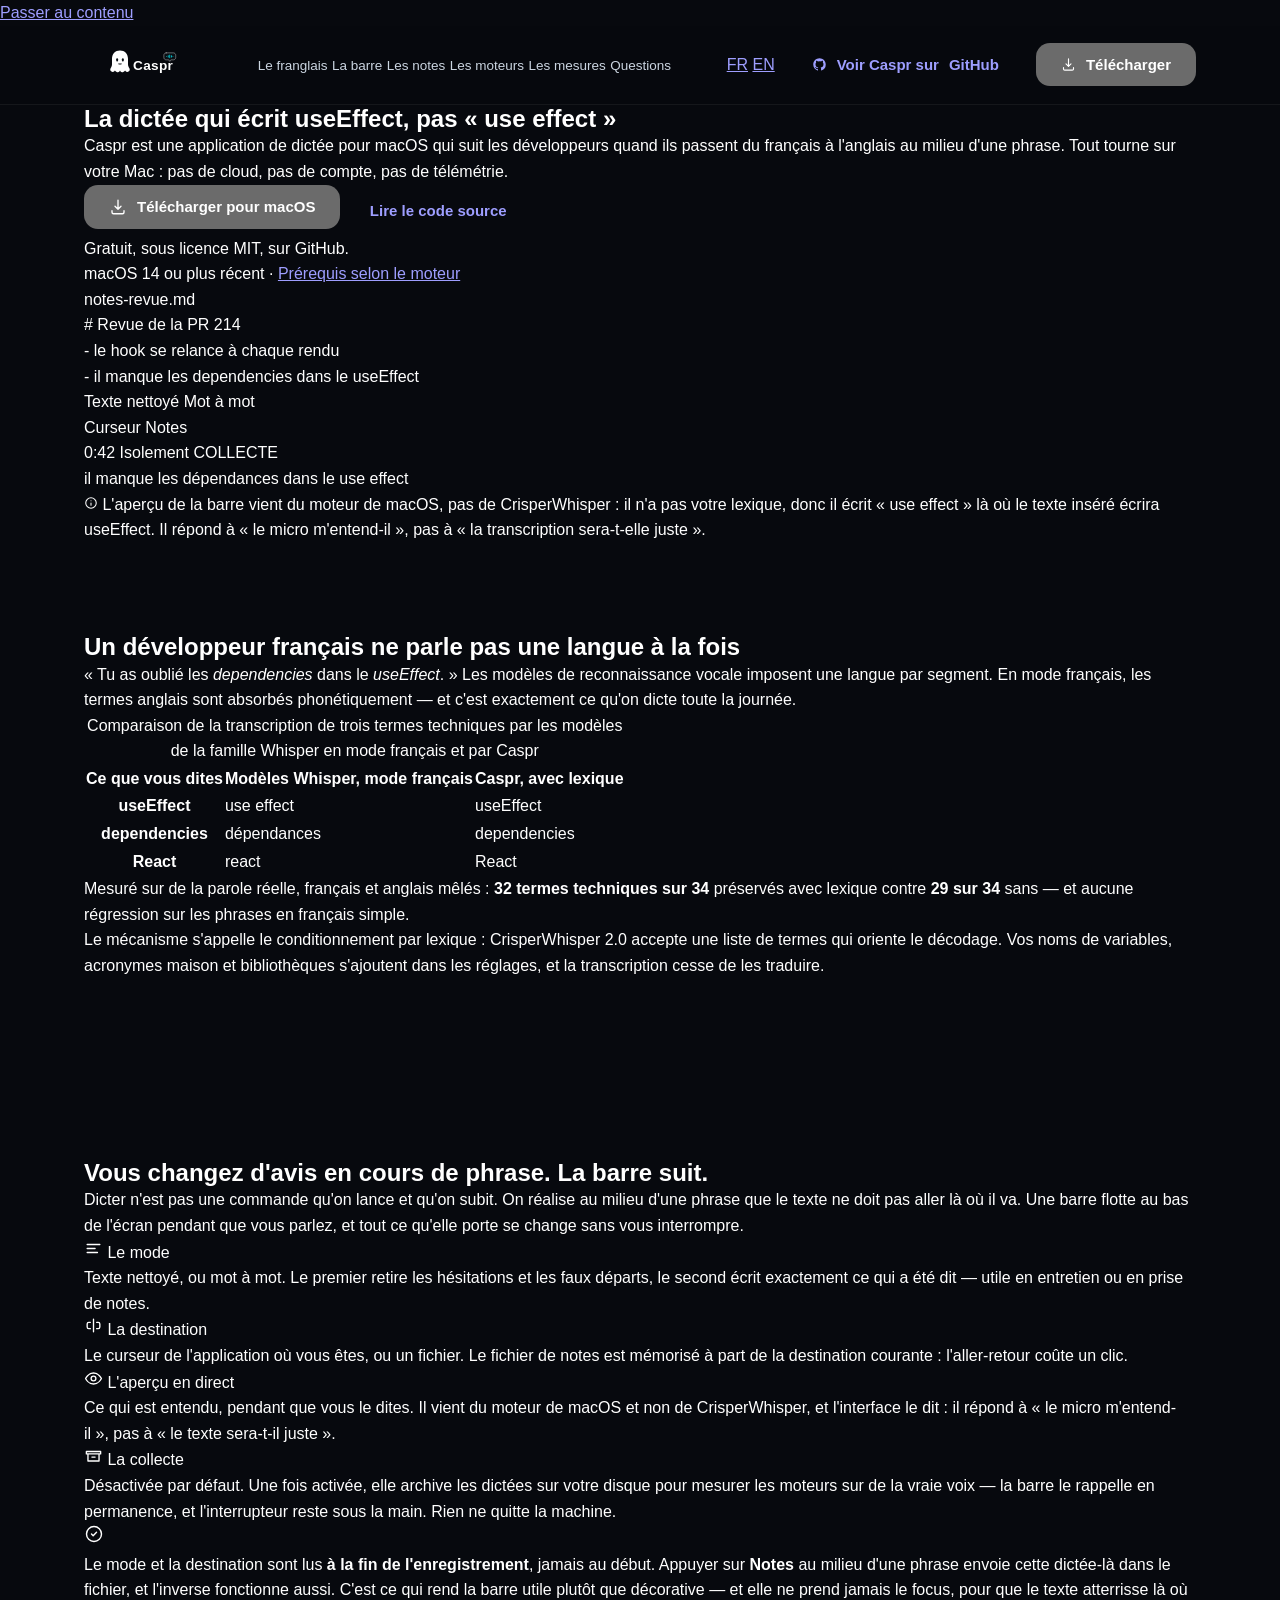
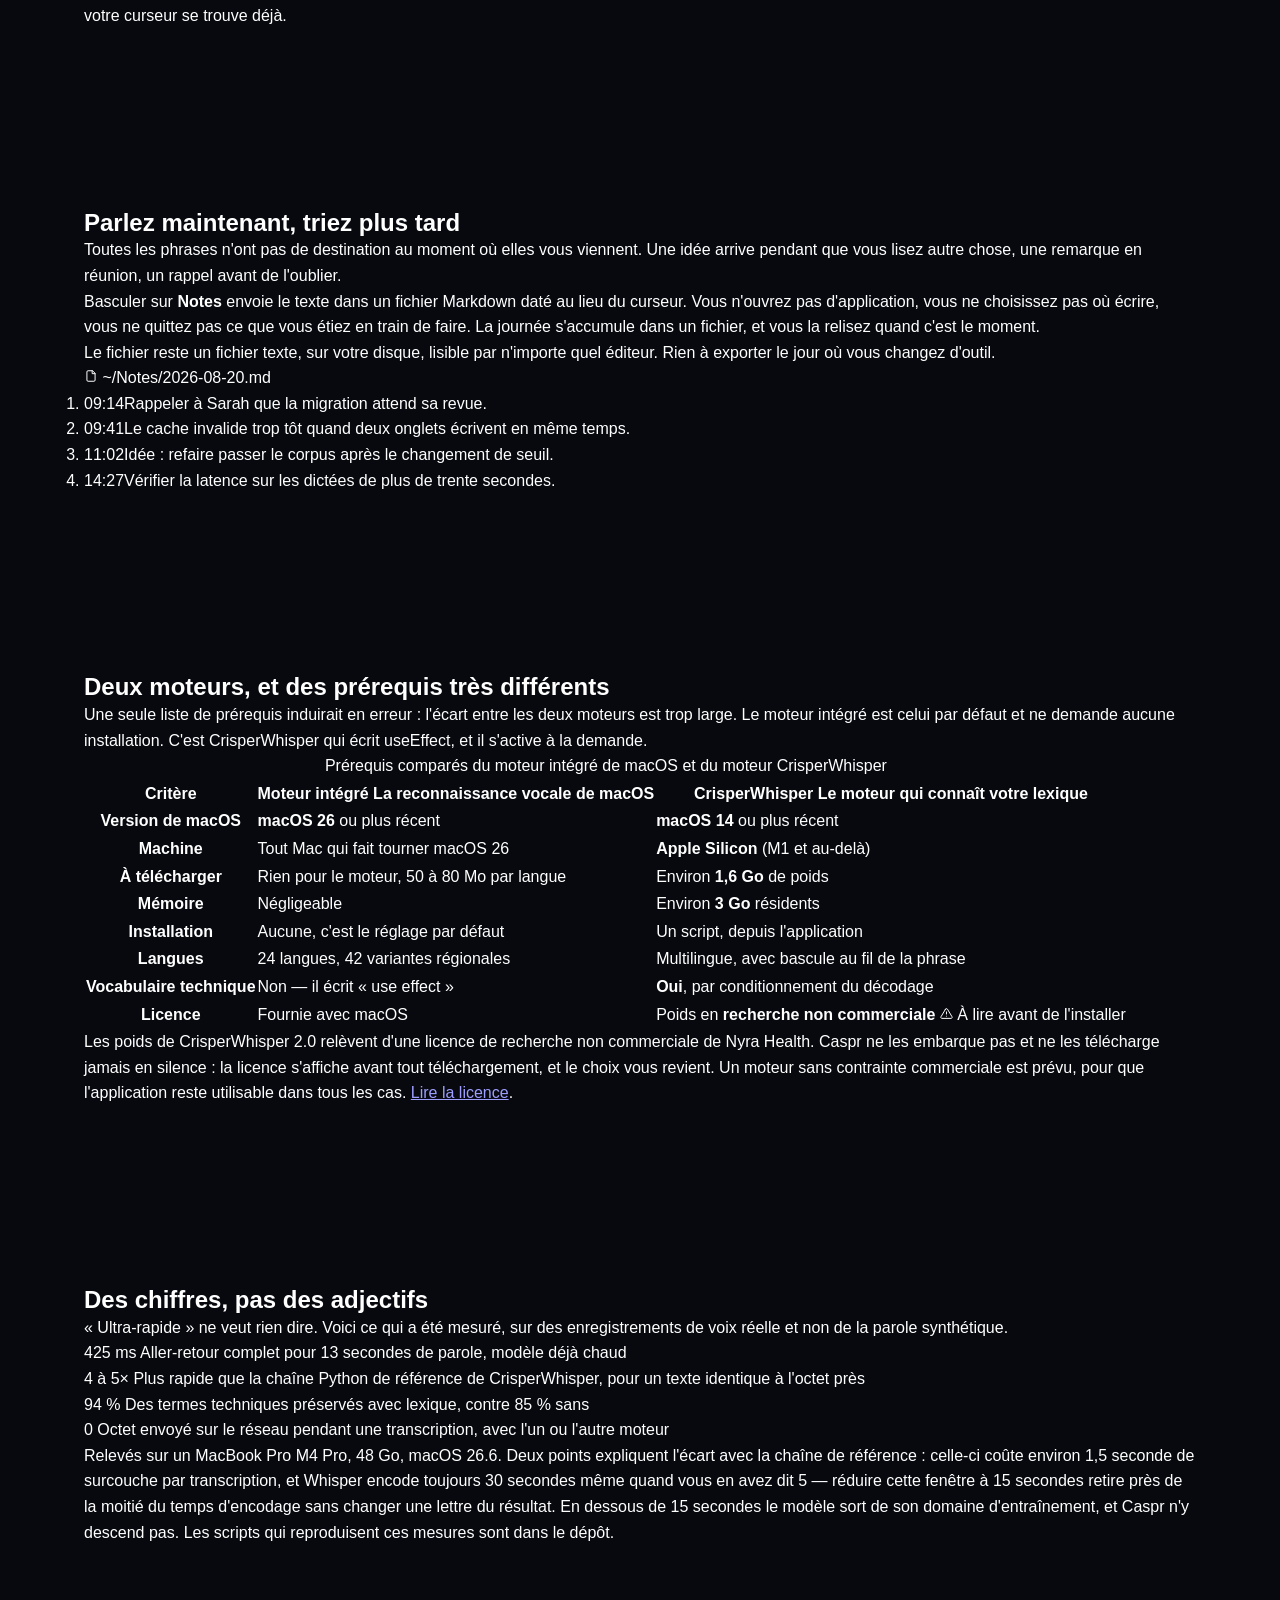
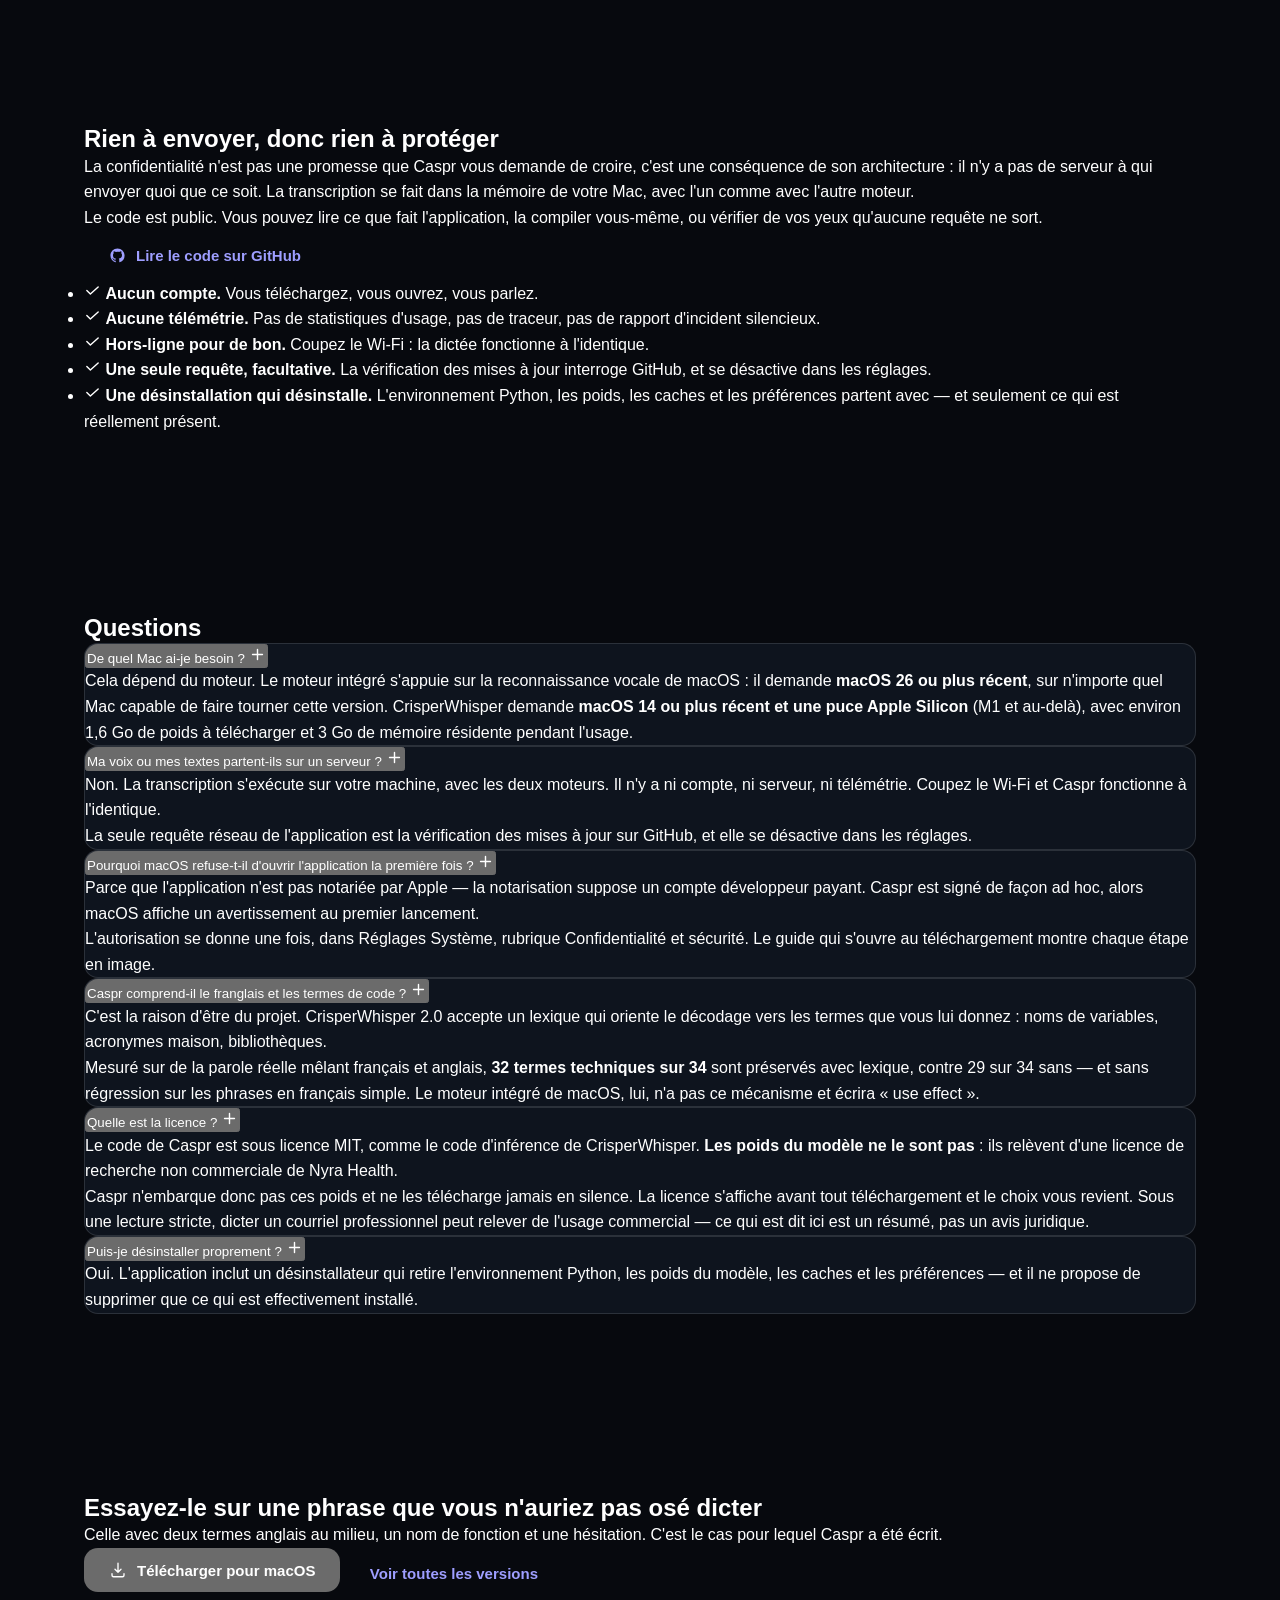
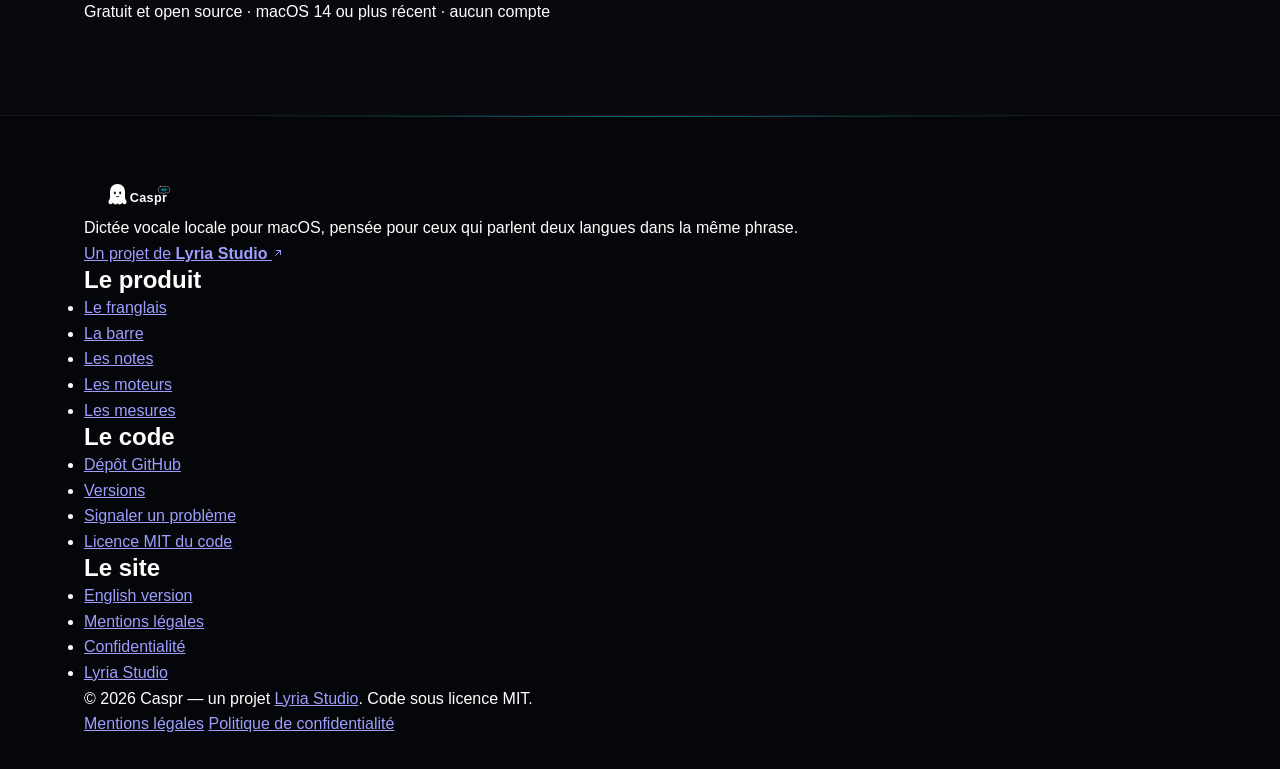
==== commit 9d461a74: "Rewrite the landing page around the problem Caspr solves The page sold "Dictée Vocale IA 100% Locale" ====
--- a/website/index.html
+++ b/website/index.html
@@ -1,714 +1,838 @@
 <!DOCTYPE html>
-<html lang="fr" class="dark">
+<html lang="fr">
 <head>
-  <meta charset="UTF-8">
-  <meta name="viewport" content="width=device-width, initial-scale=1.0">
-  <title>Caspr — Dictée Vocale IA 100% Locale & Open Source pour macOS</title>
-  <meta name="description" content="Dictée vocale locale ultra-rapide, privée et open source pour macOS. Parlez en maintenant ⌥ Option, l'IA locale nettoie vos hésitations et écrit à la vitesse de votre pensée.">
-  
-  <!-- OpenGraph / Social -->
-  <meta property="og:type" content="website">
-  <meta property="og:url" content="https://caspr.lyriastudio.fr/">
-  <meta property="og:title" content="Caspr — Dictée Vocale IA 100% Locale & Open Source pour macOS">
-  <meta property="og:description" content="Parlez naturellement. Votre Mac écrit à la vitesse de votre pensée. Zéro cloud, 100% Open Source.">
-  <meta property="og:image" content="https://caspr.lyriastudio.fr/images/og-preview.png">
-  <meta name="twitter:card" content="summary_large_image">
-  <meta name="theme-color" content="#07090e">
-
-  <!-- SEO hreflang -->
-  <link rel="canonical" href="https://caspr.lyriastudio.fr/">
-  <link rel="alternate" hreflang="fr" href="https://caspr.lyriastudio.fr/">
-  <link rel="alternate" hreflang="en" href="https://caspr.lyriastudio.fr/en.html">
-  <link rel="alternate" hreflang="x-default" href="https://caspr.lyriastudio.fr/">
-
-  <!-- Favicon SVG (Caspr macOS App Icon) -->
-  <link rel="icon" type="image/svg+xml" href="images/caspr-app-icon.svg">
-
-  <!-- Preconnect & Non-Blocking Google Fonts (100/100 Lighthouse Performance) -->
-  <link rel="preconnect" href="https://fonts.googleapis.com">
-  <link rel="preconnect" href="https://fonts.gstatic.com" crossorigin>
-  <link rel="preload" as="style" href="https://fonts.googleapis.com/css2?family=Outfit:wght@600;700;800&family=Inter:wght@400;500;600&family=JetBrains+Mono:wght@500;600&display=swap">
-  <link rel="stylesheet" href="https://fonts.googleapis.com/css2?family=Outfit:wght@600;700;800&family=Inter:wght@400;500;600&family=JetBrains+Mono:wght@500;600&display=swap" media="print" onload="this.media='all'">
-  <noscript>
-    <link rel="stylesheet" href="https://fonts.googleapis.com/css2?family=Outfit:wght@600;700;800&family=Inter:wght@400;500;600&family=JetBrains+Mono:wght@500;600&display=swap">
-  </noscript>
-
-  <!-- Preload Local Stylesheet to Avoid Chaining Critical Requests -->
-  <link rel="preload" as="style" href="style.css?v=2.2">
-  <link rel="stylesheet" href="style.css?v=2.2">
+<meta charset="UTF-8">
+<meta name="viewport" content="width=device-width, initial-scale=1">
+<title>Caspr — dictée vocale locale et hors-ligne pour macOS</title>
+<meta name="description" content="Caspr transcrit votre voix directement sur votre Mac, sans cloud ni compte. Il écrit useEffect quand vous dites useEffect, même au milieu d'une phrase en français.">
+<meta name="theme-color" content="#0b0e14">
+<meta name="color-scheme" content="dark">
+
+<link rel="canonical" href="https://caspr.lyriastudio.fr/">
+<link rel="alternate" hreflang="fr" href="https://caspr.lyriastudio.fr/">
+<link rel="alternate" hreflang="en" href="https://caspr.lyriastudio.fr/en.html">
+<link rel="alternate" hreflang="x-default" href="https://caspr.lyriastudio.fr/">
+
+<meta property="og:type" content="website">
+<meta property="og:site_name" content="Caspr">
+<meta property="og:locale" content="fr_FR">
+<meta property="og:locale:alternate" content="en_US">
+<meta property="og:url" content="https://caspr.lyriastudio.fr/">
+<meta property="og:title" content="Caspr — dictée vocale locale et hors-ligne pour macOS">
+<meta property="og:description" content="La dictée qui écrit useEffect, pas « use effect ». Tout tourne sur votre Mac : pas de cloud, pas de compte, pas de télémétrie.">
+<meta property="og:image" content="https://caspr.lyriastudio.fr/images/og-preview.png">
+<meta property="og:image:width" content="1200">
+<meta property="og:image:height" content="630">
+<meta property="og:image:alt" content="Caspr — dictée vocale locale pour macOS">
+<meta name="twitter:card" content="summary_large_image">
+<meta name="twitter:title" content="Caspr — dictée vocale locale et hors-ligne pour macOS">
+<meta name="twitter:description" content="La dictée qui écrit useEffect, pas « use effect ». Tout tourne sur votre Mac.">
+<meta name="twitter:image" content="https://caspr.lyriastudio.fr/images/og-preview.png">
+
+<link rel="icon" type="image/svg+xml" href="images/caspr-app-icon.svg">
+<link rel="apple-touch-icon" href="images/caspr-app-icon.svg">
+
+<!-- Aucune police distante : le site emploie la police système de macOS, comme
+     l'application. Une requête réseau de moins, et zéro décalage au chargement. -->
+<link rel="stylesheet" href="style.css?v=4">
+
+<script type="application/ld+json">
+{
+  "@context": "https://schema.org",
+  "@graph": [
+    {
+      "@type": "SoftwareApplication",
+      "@id": "https://caspr.lyriastudio.fr/#app",
+      "name": "Caspr",
+      "applicationCategory": "UtilitiesApplication",
+      "applicationSubCategory": "Dictée vocale",
+      "operatingSystem": "macOS 14 ou plus récent",
+      "description": "Application de dictée vocale locale pour macOS, conçue pour la parole bilingue français-anglais et le vocabulaire technique. La transcription s'exécute sur la machine, sans service distant.",
+      "url": "https://caspr.lyriastudio.fr/",
+      "downloadUrl": "https://github.com/mnaji42/caspr/releases/latest",
+      "softwareHelp": "https://github.com/mnaji42/caspr#install",
+      "license": "https://github.com/mnaji42/caspr/blob/main/LICENSE",
+      "isAccessibleForFree": true,
+      "offers": { "@type": "Offer", "price": "0", "priceCurrency": "EUR" },
+      "featureList": [
+        "Transcription entièrement locale, sans connexion réseau",
+        "Conditionnement par lexique pour le vocabulaire technique",
+        "Parole bilingue français-anglais dans une même phrase",
+        "Insertion du texte au curseur de l'application active",
+        "Accumulation des dictées dans un fichier Markdown daté",
+        "Deux moteurs au choix : moteur intégré de macOS ou CrisperWhisper"
+      ],
+      "author": { "@id": "https://lyriastudio.fr/#org" }
+    },
+    {
+      "@type": "Organization",
+      "@id": "https://lyriastudio.fr/#org",
+      "name": "Lyria Studio",
+      "url": "https://lyriastudio.fr"
+    },
+    {
+      "@type": "WebSite",
+      "@id": "https://caspr.lyriastudio.fr/#site",
+      "url": "https://caspr.lyriastudio.fr/",
+      "name": "Caspr",
+      "inLanguage": "fr-FR",
+      "publisher": { "@id": "https://lyriastudio.fr/#org" }
+    },
+    {
+      "@type": "FAQPage",
+      "@id": "https://caspr.lyriastudio.fr/#faq",
+      "mainEntity": [
+        {
+          "@type": "Question",
+          "name": "De quel Mac ai-je besoin ?",
+          "acceptedAnswer": {
+            "@type": "Answer",
+            "text": "Cela dépend du moteur. Le moteur intégré s'appuie sur la reconnaissance vocale de macOS et demande macOS 26 ou plus récent, sur n'importe quel Mac qui fait tourner cette version. CrisperWhisper demande macOS 14 ou plus récent et une puce Apple Silicon (M1 et au-delà), avec environ 1,6 Go de poids à télécharger et 3 Go de mémoire résidente."
+          }
+        },
+        {
+          "@type": "Question",
+          "name": "Ma voix ou mes textes partent-ils sur un serveur ?",
+          "acceptedAnswer": {
+            "@type": "Answer",
+            "text": "Non. La transcription s'exécute sur votre machine, avec les deux moteurs. Il n'y a ni compte, ni serveur, ni télémétrie. Coupez le Wi-Fi et Caspr fonctionne à l'identique. La seule requête réseau que fait l'application est la vérification des mises à jour sur GitHub, et elle se désactive dans les réglages."
+          }
+        },
+        {
+          "@type": "Question",
+          "name": "Pourquoi macOS refuse-t-il d'ouvrir l'application la première fois ?",
+          "acceptedAnswer": {
+            "@type": "Answer",
+            "text": "Parce que l'application n'est pas notariée par Apple, ce qui suppose un compte développeur payant. Caspr est signé de façon ad hoc. macOS affiche donc un avertissement au premier lancement, et l'autorisation se donne une fois dans Réglages Système, rubrique Confidentialité et sécurité. Le guide d'installation détaille chaque étape."
+          }
+        },
+        {
+          "@type": "Question",
+          "name": "Caspr comprend-il le franglais et les termes de code ?",
+          "acceptedAnswer": {
+            "@type": "Answer",
+            "text": "C'est la raison d'être du projet. CrisperWhisper 2.0 accepte un lexique qui oriente le décodage vers les termes que vous lui donnez. Mesuré sur de la parole réelle mêlant français et anglais, 32 termes techniques sur 34 sont préservés avec lexique, contre 29 sur 34 sans, et sans régression sur les phrases en français simple."
+          }
+        },
+        {
+          "@type": "Question",
+          "name": "Quelle est la licence de Caspr ?",
+          "acceptedAnswer": {
+            "@type": "Answer",
+            "text": "Le code de Caspr est sous licence MIT, tout comme le code d'inférence de CrisperWhisper. Les poids du modèle CrisperWhisper 2.0 relèvent en revanche d'une licence de recherche non commerciale de Nyra Health. Caspr n'embarque donc pas ces poids et ne les télécharge jamais en silence : la licence est présentée avant tout téléchargement, et le choix vous revient."
+          }
+        },
+        {
+          "@type": "Question",
+          "name": "Puis-je désinstaller proprement ?",
+          "acceptedAnswer": {
+            "@type": "Answer",
+            "text": "Oui. L'application inclut un désinstallateur qui retire l'environnement Python, les poids du modèle, les caches et les préférences. Il ne propose de supprimer que ce qui est effectivement installé."
+          }
+        }
+      ]
+    }
+  ]
+}
+</script>
 </head>
 <body>
 
-  <!-- BACKGROUND GLOWS -->
-  <div class="glow-orb glow-top-left"></div>
-  <div class="glow-orb glow-top-right"></div>
-  <div class="glow-orb glow-bottom-center"></div>
-
-  <!-- NAVIGATION HEADER -->
-  <header class="site-header">
-    <div class="container header-inner">
-      <a href="#" class="brand-logo" aria-label="Caspr Accueil">
-        <img src="images/caspr-logo-horizontal.svg" alt="Caspr" class="brand-logo-img" width="130" height="50">
+<a class="skip-link" href="#main">Passer au contenu</a>
+
+<header class="site-header">
+  <div class="container header-inner">
+    <a class="brand" href="/" aria-label="Caspr, retour à l'accueil">
+      <img src="images/caspr-logo-horizontal.svg" alt="Caspr" width="118" height="30">
+    </a>
+
+    <nav class="site-nav" aria-label="Sections du site">
+      <a class="nav-link" href="#franglais">Le franglais</a>
+      <a class="nav-link" href="#barre">La barre</a>
+      <a class="nav-link" href="#notes">Les notes</a>
+      <a class="nav-link" href="#moteurs">Les moteurs</a>
+      <a class="nav-link" href="#mesures">Les mesures</a>
+      <a class="nav-link" href="#questions">Questions</a>
+    </nav>
+
+    <div class="header-actions">
+      <div class="lang-switch">
+        <a href="/" aria-current="true" lang="fr">FR</a>
+        <a href="en.html" hreflang="en" lang="en">EN</a>
+      </div>
+
+      <a class="btn btn--secondary btn--sm" href="https://github.com/mnaji42/caspr" rel="noopener">
+        <svg width="15" height="15" viewBox="0 0 24 24" fill="currentColor" aria-hidden="true"><path d="M12 2C6.48 2 2 6.48 2 12c0 4.42 2.87 8.17 6.84 9.5.5.09.68-.22.68-.48v-1.7c-2.78.6-3.37-1.34-3.37-1.34-.45-1.16-1.11-1.47-1.11-1.47-.91-.62.07-.6.07-.6 1 .07 1.53 1.03 1.53 1.03.89 1.53 2.34 1.09 2.91.83.09-.65.35-1.09.63-1.34-2.22-.25-4.56-1.11-4.56-4.95 0-1.09.39-1.99 1.03-2.69-.1-.25-.45-1.27.1-2.65 0 0 .84-.27 2.75 1.03A9.5 9.5 0 0 1 12 6.8c.85 0 1.71.11 2.5.34 1.91-1.3 2.75-1.03 2.75-1.03.55 1.38.2 2.4.1 2.65.64.7 1.03 1.6 1.03 2.69 0 3.85-2.34 4.7-4.57 4.95.36.31.68.92.68 1.85v2.74c0 .27.18.58.69.48A10 10 0 0 0 22 12c0-5.52-4.48-10-10-10Z"/></svg>
+        <span class="sr-only">Voir Caspr sur </span>GitHub
       </a>
 
-      <nav class="nav-links">
-        <a href="#demo" class="nav-link">Démo Live</a>
-        <a href="#engines" class="nav-link">Deux Moteurs</a>
-        <a href="#features" class="nav-link">Super-pouvoirs</a>
-        <a href="#opensource" class="nav-link">Open Source</a>
-        <a href="#faq" class="nav-link">FAQ</a>
-      </nav>
-
-      <div class="header-actions">
-        <!-- Language Switcher (FR Active) -->
-        <div class="lang-switcher" role="navigation" aria-label="Choix de langue">
-          <span class="lang-btn active" title="Français">🇫🇷 FR</span>
-          <span class="lang-divider">|</span>
-          <a href="en.html" class="lang-btn" title="English">🇬🇧 EN</a>
-        </div>
-
-        <a href="https://github.com/mnaji42/caspr" target="_blank" rel="noopener noreferrer" class="btn btn-secondary btn-sm" aria-label="Voir le projet Caspr sur GitHub">
-          <svg width="16" height="16" viewBox="0 0 24 24" fill="currentColor">
-            <path d="M12 0C5.37 0 0 5.37 0 12c0 5.31 3.435 9.795 8.205 11.385.6.105.825-.255.825-.57 0-.285-.015-1.23-.015-2.235-3.015.555-3.795-.735-4.035-1.41-.135-.345-.72-1.41-1.23-1.695-.42-.225-1.02-.78-.015-.795.945-.015 1.62.87 1.845 1.23 1.08 1.815 2.805 1.305 3.495.99.105-.78.42-1.305.765-1.605-2.67-.3-5.46-1.335-5.46-5.925 0-1.305.465-2.385 1.23-3.225-.12-.3-.54-1.53.12-3.18 0 0 1.005-.315 3.3 1.23.96-.27 1.98-.405 3-.405s2.04.135 3 .405c2.295-1.56 3.3-1.23 3.3-1.23.66 1.65.24 2.88.12 3.18.765.84 1.23 1.905 1.23 3.225 0 4.605-2.805 5.625-5.475 5.925.435.375.81 1.095.81 2.22 0 1.605-.015 2.895-.015 3.3 0 .315.225.69.825.57A12.02 12.02 0 0024 12c0-6.63-5.37-12-12-12z"/>
-          </svg>
-          <span class="desktop-only">GitHub</span>
-        </a>
-
-        <button type="button" class="btn btn-primary btn-sm download-trigger-btn header-download-btn" aria-label="Télécharger Caspr">
-          <svg width="15" height="15" viewBox="0 0 24 24" fill="currentColor">
-            <path d="M18.71 19.5c-.83 1.24-1.71 2.45-3.05 2.47-1.34.03-1.77-.79-3.29-.79-1.53 0-2 .77-3.27.82-1.31.05-2.3-1.32-3.14-2.53C4.25 17 2.94 12.45 4.7 9.39c.87-1.52 2.43-2.48 4.12-2.51 1.28-.02 2.5.87 3.29.87.78 0 2.26-1.07 3.81-.91.65.03 2.47.26 3.64 1.98-.09.06-2.17 1.28-2.15 3.81.03 3.02 2.65 4.03 2.68 4.04-.03.07-.42 1.44-1.38 2.83M15.97 6.85c.66-.8 1.11-1.92.99-3.05-.96.04-2.13.64-2.82 1.44-.6.69-1.13 1.83-1 2.94 1.07.08 2.17-.53 2.83-1.33z"/>
-          </svg>
-          <span>Télécharger</span>
-        </button>
-      </div>
-    </div>
-  </header>
-
-  <!-- MAIN CONTENT LANDMARK -->
-  <main id="main-content">
-
-  <!-- HERO SECTION WITH TYPEWRITER ANIMATION -->
-  <section class="hero-section">
-    <div class="container hero-content">
-      
-      <!-- Top Badge -->
-      <div class="hero-badge">
-        <span class="badge-dot"></span>
-        <span class="badge-text">⚡ Dictée Vocale IA 100% Locale & Open Source pour macOS</span>
-      </div>
-
-      <!-- Main Headline with Super-Fast Single Line Typewriter -->
-      <h1 class="hero-title">
-        <span class="hero-title-static">Parlez naturellement. <span class="hero-brand-cyan">Caspr</span></span>
-        <span class="typewriter-container"><span class="typewriter-text" id="typewriter-phrase">écrit à la vitesse de votre pensée.</span><span class="typewriter-cursor">|</span></span>
-      </h1>
-
-      <!-- Subtitle -->
-      <p class="hero-subtitle">
-        Maintenez <strong>⌥ Option</strong> et parlez librement. L'IA locale transcrit et nettoie vos hésitations <strong>instantanément</strong>, puis insère le texte directement là où votre curseur clignote. <strong>100% Hors-ligne. 100% Open Source. Zéro compte. Zéro latence.</strong>
-      </p>
-
-      <!-- CTA Button & Live Meta -->
-      <div class="hero-cta-group">
-        <button type="button" id="main-download-btn" class="btn btn-primary btn-download-hero download-trigger-btn">
-          <svg width="20" height="20" viewBox="0 0 24 24" fill="currentColor">
-            <path d="M18.71 19.5c-.83 1.24-1.71 2.45-3.05 2.47-1.34.03-1.77-.79-3.29-.79-1.53 0-2 .77-3.27.82-1.31.05-2.3-1.32-3.14-2.53C4.25 17 2.94 12.45 4.7 9.39c.87-1.52 2.43-2.48 4.12-2.51 1.28-.02 2.5.87 3.29.87.78 0 2.26-1.07 3.81-.91.65.03 2.47.26 3.64 1.98-.09.06-2.17 1.28-2.15 3.81.03 3.02 2.65 4.03 2.68 4.04-.03.07-.42 1.44-1.38 2.83M15.97 6.85c.66-.8 1.11-1.92.99-3.05-.96.04-2.13.64-2.82 1.44-.6.69-1.13 1.83-1 2.94 1.07.08 2.17-.53 2.83-1.33z"/>
-          </svg>
-          <span>Télécharger pour macOS</span>
-        </button>
-
-        <div class="release-status-banner" id="release-status">
-          <span class="status-indicator"></span>
-          <span id="release-info-text">Chargement de la version…</span>
-        </div>
-      </div>
-
-      <!-- INTERACTIVE FLOATING HUD SIMULATOR -->
-      <div id="demo" class="hud-simulator-wrapper">
-        <div class="hud-mockup-header">
-          <div class="mac-window-dots">
-            <span class="dot dot-red"></span>
-            <span class="dot dot-yellow"></span>
-            <span class="dot dot-green"></span>
-          </div>
-          <span class="hud-mockup-title">Simulation en direct du cycle d'enregistrement Caspr</span>
-          <div class="hud-badge-tag">Maintenez ⌥ Option pour dicter</div>
-        </div>
-
-        <div class="hud-stage-scene">
-          
-          <!-- Mockup Text Editor in Background -->
-          <div class="mock-editor">
-            <div class="mock-editor-header">
-              <span class="mock-file-name">compte-rendu.md</span>
-              <span class="mock-cursor-pos">Ln 14, Col 32</span>
+      <button type="button" class="btn btn--primary btn--sm js-download">
+        <svg width="15" height="15" viewBox="0 0 24 24" fill="none" stroke="currentColor" stroke-width="1.8" stroke-linecap="round" stroke-linejoin="round" aria-hidden="true"><path d="M12 3v12m0 0 4-4m-4 4-4-4M4 17v2a2 2 0 0 0 2 2h12a2 2 0 0 0 2-2v-2"/></svg>
+        Télécharger
+      </button>
+    </div>
+  </div>
+</header>
+
+<main id="main">
+
+  <!-- ===================================================================
+       Hero — la thèse : le terme technique survit à la dictée française.
+       =================================================================== -->
+  <section class="hero">
+    <div class="container">
+      <div class="hero-copy">
+        <h1>La dictée qui écrit <span class="term term--ok">useEffect</span>, <span style="white-space:nowrap">pas «&nbsp;use effect&nbsp;»<span class="caret" aria-hidden="true"></span></span></h1>
+
+        <p class="hero-lead">
+          Caspr est une application de dictée pour macOS qui suit les développeurs
+          quand ils passent du français à l'anglais au milieu d'une phrase.
+          Tout tourne sur votre Mac : pas de cloud, pas de compte, pas de télémétrie.
+        </p>
+
+        <div class="hero-actions">
+          <button type="button" class="btn btn--primary btn--lg js-download">
+            <svg width="18" height="18" viewBox="0 0 24 24" fill="none" stroke="currentColor" stroke-width="1.8" stroke-linecap="round" stroke-linejoin="round" aria-hidden="true"><path d="M12 3v12m0 0 4-4m-4 4-4-4M4 17v2a2 2 0 0 0 2 2h12a2 2 0 0 0 2-2v-2"/></svg>
+            Télécharger pour macOS
+          </button>
+          <a class="btn btn--secondary btn--lg" href="https://github.com/mnaji42/caspr" rel="noopener">
+            Lire le code source
+          </a>
+        </div>
+
+        <p class="release-line" id="release-line">
+          <span class="release-dot" aria-hidden="true"></span>
+          <span id="release-text">Gratuit, sous licence MIT, sur GitHub.</span>
+        </p>
+
+        <p class="hero-req">
+          <span>macOS 14 ou plus récent</span>
+          <span>·</span>
+          <span><a href="#moteurs">Prérequis selon le moteur</a></span>
+        </p>
+      </div>
+
+      <!-- La scène : un document, et la barre de Caspr posée dessus.
+           Reproduction de la barre réelle décrite dans le README. -->
+      <div class="stage">
+        <div class="stage-chrome">
+          <div class="stage-dots" aria-hidden="true"><i></i><i></i><i></i></div>
+          <span class="stage-file">notes-revue.md</span>
+        </div>
+
+        <div class="stage-doc">
+          <p># Revue de la PR 214</p>
+          <p>- le hook se relance à chaque rendu</p>
+          <p class="doc-live">- il manque les <span class="term term--ok">dependencies</span> dans le <span class="term term--ok">useEffect</span><span class="caret" aria-hidden="true"></span></p>
+        </div>
+
+        <!-- La barre ne prend jamais le focus dans l'application : elle est donc
+             purement descriptive ici, sans élément interactif. -->
+        <div class="bar" role="img" aria-label="La barre de Caspr pendant un enregistrement : mode « texte nettoyé », destination « curseur », minuteur à 42 secondes, collecte active, et l'aperçu de ce qui est entendu en direct.">
+          <div class="bar-tabs" aria-hidden="true">
+            <div class="tab-group">
+              <span class="tab" data-active="true">Texte nettoyé</span>
+              <span class="tab">Mot à mot</span>
             </div>
-            <div class="mock-editor-content">
-              <p class="editor-faded"># Architecture Caspr — Dictée Locale</p>
-              <p class="editor-faded">- Inférence ultra-rapide et frappe instantanée</p>
-              <p class="editor-active-line">
-                <span id="mock-inserted-text"></span>
-                <span class="cursor-blink">|</span>
-              </p>
+            <div class="tab-group">
+              <span class="tab" data-active="true">Curseur</span>
+              <span class="tab">Notes</span>
             </div>
           </div>
 
-          <!-- The Floating HUD Overlay (Strict 440pt constant width) -->
-          <div class="floating-hud-card" id="interactive-hud">
-            
-            <!-- Line 1: Timer, Waveform, Mic Mode, Collecte Badge -->
-            <div class="hud-top-row">
-              <div class="hud-status-left">
-                <span class="hud-rec-dot" id="hud-dot"></span>
-                <span class="hud-timer" id="hud-timer">0:03</span>
-                <div class="hud-vumeter" id="hud-vumeter">
-                  <div class="vu-bar" style="height: 6px;"></div>
-                  <div class="vu-bar" style="height: 12px;"></div>
-                  <div class="vu-bar" style="height: 16px;"></div>
-                  <div class="vu-bar" style="height: 14px;"></div>
-                  <div class="vu-bar" style="height: 8px;"></div>
-                  <div class="vu-bar" style="height: 15px;"></div>
-                  <div class="vu-bar" style="height: 10px;"></div>
-                  <div class="vu-bar" style="height: 14px;"></div>
-                </div>
-              </div>
-
-              <div class="hud-status-right">
-                <button type="button" class="hud-btn-mode" id="btn-mic-mode" title="Mode Micro macOS">Isolement</button>
-                <button type="button" class="hud-btn-badge" id="btn-collecte" title="Archivage local dans le corpus">COLLECTE</button>
-              </div>
+          <div class="bar-main" aria-hidden="true">
+            <div class="bar-row">
+              <span class="rec-dot"></span>
+              <span class="rec-timer">0:42</span>
+              <span class="vu">
+                <i style="animation-delay:0ms"></i><i style="animation-delay:110ms"></i><i style="animation-delay:220ms"></i><i style="animation-delay:90ms"></i><i style="animation-delay:300ms"></i><i style="animation-delay:170ms"></i><i style="animation-delay:60ms"></i><i style="animation-delay:240ms"></i>
+              </span>
+              <span class="bar-meta">
+                <span class="chip">Isolement</span>
+                <span class="chip chip--collect">COLLECTE</span>
+              </span>
             </div>
-
-            <!-- Line 2: Real-time Live Transcription Preview -->
-            <div class="hud-preview-box">
-              <div class="hud-preview-text" id="hud-live-text">
-                <span class="preview-inserted" id="hud-preview-inserted">Texte nettoyé et inséré au curseur instantanément</span>
-              </div>
-            </div>
-
+            <p class="bar-preview">il manque les dépendances dans le use effect</p>
           </div>
-
-          <!-- Bottom Floating Tabs -->
-          <div class="hud-bottom-tabs" id="hud-tabs">
-            <div class="hud-pill-group">
-              <button type="button" class="hud-pill-btn active" id="tab-clean">Nettoyé</button>
-              <button type="button" class="hud-pill-btn" id="tab-raw">Brut</button>
-            </div>
-            
-            <div class="hud-pill-indicator">
-              <span id="hud-lang-flag">🇫🇷</span>
-              <span id="hud-lang-code">FR</span>
-            </div>
-
-            <div class="hud-pill-group">
-              <button type="button" class="hud-pill-btn active" id="tab-caret">Curseur</button>
-              <button type="button" class="hud-pill-btn" id="tab-notes">Notes</button>
-            </div>
+        </div>
+      </div>
+
+      <p class="stage-note">
+        <svg width="14" height="14" viewBox="0 0 24 24" fill="none" stroke="currentColor" stroke-width="1.8" stroke-linecap="round" stroke-linejoin="round" aria-hidden="true"><circle cx="12" cy="12" r="9"/><path d="M12 16v-4m0-4h.01"/></svg>
+        <span>L'aperçu de la barre vient du moteur de macOS, pas de CrisperWhisper : il n'a pas votre lexique, donc il écrit «&nbsp;use effect&nbsp;» là où le texte inséré écrira <span class="term term--ok">useEffect</span>. Il répond à «&nbsp;le micro m'entend-il&nbsp;», pas à «&nbsp;la transcription sera-t-elle juste&nbsp;».</span>
+      </p>
+    </div>
+  </section>
+
+  <!-- ===================================================================
+       Le franglais — la raison d'être du projet.
+       =================================================================== -->
+  <section class="section section--raised" id="franglais" aria-labelledby="franglais-titre">
+    <div class="container">
+      <div class="section-head">
+        <h2 id="franglais-titre">Un développeur français ne parle pas une langue à la fois</h2>
+        <p class="lead">
+          «&nbsp;Tu as oublié les <i lang="en">dependencies</i> dans le <i lang="en">useEffect</i>.&nbsp;»
+          Les modèles de reconnaissance vocale imposent une langue par segment.
+          En mode français, les termes anglais sont absorbés phonétiquement — et
+          c'est exactement ce qu'on dicte toute la journée.
+        </p>
+      </div>
+
+      <div class="compare">
+        <table>
+          <caption class="sr-only">Comparaison de la transcription de trois termes techniques par les modèles de la famille Whisper en mode français et par Caspr</caption>
+          <thead>
+            <tr>
+              <th scope="col">Ce que vous dites</th>
+              <th scope="col">Modèles Whisper, mode français</th>
+              <th scope="col">Caspr, avec lexique</th>
+            </tr>
+          </thead>
+          <tbody>
+            <tr>
+              <th scope="row"><span class="term">useEffect</span></th>
+              <td><span class="compare-out"><span class="term term--bad">use effect</span></span></td>
+              <td><span class="compare-out"><span class="term term--ok">useEffect</span></span></td>
+            </tr>
+            <tr>
+              <th scope="row"><span class="term">dependencies</span></th>
+              <td><span class="compare-out"><span class="term term--bad">dépendances</span></span></td>
+              <td><span class="compare-out"><span class="term term--ok">dependencies</span></span></td>
+            </tr>
+            <tr>
+              <th scope="row"><span class="term">React</span></th>
+              <td><span class="compare-out"><span class="term term--bad">react</span></span></td>
+              <td><span class="compare-out"><span class="term term--ok">React</span></span></td>
+            </tr>
+          </tbody>
+        </table>
+      </div>
+
+      <p class="measure">
+        <span>Mesuré sur de la parole réelle, français et anglais mêlés :</span>
+        <span class="accent"><b>32 termes techniques sur 34</b> préservés avec lexique</span>
+        <span>contre <b>29 sur 34</b> sans</span>
+        <span>— et aucune régression sur les phrases en français simple.</span>
+      </p>
+
+      <p class="source-note">
+        Le mécanisme s'appelle le conditionnement par lexique : CrisperWhisper 2.0 accepte
+        une liste de termes qui oriente le décodage. Vos noms de variables, acronymes maison
+        et bibliothèques s'ajoutent dans les réglages, et la transcription cesse de les traduire.
+      </p>
+    </div>
+  </section>
+
+  <!-- ===================================================================
+       La barre — ce qui reste modifiable pendant qu'on parle.
+       =================================================================== -->
+  <section class="section" id="barre" aria-labelledby="barre-titre">
+    <div class="container">
+      <div class="section-head">
+        <h2 id="barre-titre">Vous changez d'avis en cours de phrase. La barre suit.</h2>
+        <p class="lead">
+          Dicter n'est pas une commande qu'on lance et qu'on subit. On réalise au
+          milieu d'une phrase que le texte ne doit pas aller là où il va. Une barre
+          flotte au bas de l'écran pendant que vous parlez, et tout ce qu'elle
+          porte se change sans vous interrompre.
+        </p>
+      </div>
+
+      <dl class="controls">
+        <div class="control">
+          <dt>
+            <span class="control-icon" aria-hidden="true"><svg width="19" height="19" viewBox="0 0 24 24" fill="none" stroke="currentColor" stroke-width="1.7" stroke-linecap="round" stroke-linejoin="round"><path d="M4 7h16M4 12h10M4 17h13"/></svg></span>
+            <span class="control-name">Le mode</span>
+          </dt>
+          <dd>Texte nettoyé, ou mot à mot. Le premier retire les hésitations et les faux départs, le second écrit exactement ce qui a été dit — utile en entretien ou en prise de notes.</dd>
+        </div>
+
+        <div class="control">
+          <dt>
+            <span class="control-icon" aria-hidden="true"><svg width="19" height="19" viewBox="0 0 24 24" fill="none" stroke="currentColor" stroke-width="1.7" stroke-linecap="round" stroke-linejoin="round"><path d="M12 4v16M8 8H6a2 2 0 0 0-2 2v4a2 2 0 0 0 2 2h2m8-8h2a2 2 0 0 1 2 2v4a2 2 0 0 1-2 2h-2"/></svg></span>
+            <span class="control-name">La destination</span>
+          </dt>
+          <dd>Le curseur de l'application où vous êtes, ou un fichier. Le fichier de notes est mémorisé à part de la destination courante : l'aller-retour coûte un clic.</dd>
+        </div>
+
+        <div class="control">
+          <dt>
+            <span class="control-icon" aria-hidden="true"><svg width="19" height="19" viewBox="0 0 24 24" fill="none" stroke="currentColor" stroke-width="1.7" stroke-linecap="round" stroke-linejoin="round"><path d="M2 12s3.5-7 10-7 10 7 10 7-3.5 7-10 7-10-7-10-7Z"/><circle cx="12" cy="12" r="3"/></svg></span>
+            <span class="control-name">L'aperçu en direct</span>
+          </dt>
+          <dd>Ce qui est entendu, pendant que vous le dites. Il vient du moteur de macOS et non de CrisperWhisper, et l'interface le dit : il répond à «&nbsp;le micro m'entend-il&nbsp;», pas à «&nbsp;le texte sera-t-il juste&nbsp;».</dd>
+        </div>
+
+        <div class="control">
+          <dt>
+            <span class="control-icon" aria-hidden="true"><svg width="19" height="19" viewBox="0 0 24 24" fill="none" stroke="currentColor" stroke-width="1.7" stroke-linecap="round" stroke-linejoin="round"><path d="M3 7h18v3H3zM5 10v9h14v-9M10 14h4"/></svg></span>
+            <span class="control-name">La collecte</span>
+          </dt>
+          <dd>Désactivée par défaut. Une fois activée, elle archive les dictées sur votre disque pour mesurer les moteurs sur de la vraie voix — la barre le rappelle en permanence, et l'interrupteur reste sous la main. Rien ne quitte la machine.</dd>
+        </div>
+      </dl>
+
+      <div class="rule">
+        <svg width="20" height="20" viewBox="0 0 24 24" fill="none" stroke="currentColor" stroke-width="1.7" stroke-linecap="round" stroke-linejoin="round" aria-hidden="true"><path d="m9 12 2 2 4-4"/><circle cx="12" cy="12" r="9"/></svg>
+        <p>
+          Le mode et la destination sont lus <strong>à la fin de l'enregistrement</strong>,
+          jamais au début. Appuyer sur <strong>Notes</strong> au milieu d'une phrase envoie
+          cette dictée-là dans le fichier, et l'inverse fonctionne aussi. C'est ce qui rend
+          la barre utile plutôt que décorative — et elle ne prend jamais le focus, pour que
+          le texte atterrisse là où votre curseur se trouve déjà.
+        </p>
+      </div>
+    </div>
+  </section>
+
+  <!-- ===================================================================
+       Les notes — parler sans avoir à décider où ça va.
+       =================================================================== -->
+  <section class="section section--raised" id="notes" aria-labelledby="notes-titre">
+    <div class="container">
+      <div class="split">
+        <div>
+          <h2 id="notes-titre">Parlez maintenant, triez plus tard</h2>
+          <p class="lead">
+            Toutes les phrases n'ont pas de destination au moment où elles vous viennent.
+            Une idée arrive pendant que vous lisez autre chose, une remarque en réunion,
+            un rappel avant de l'oublier.
+          </p>
+          <p class="lead">
+            Basculer sur <strong>Notes</strong> envoie le texte dans un fichier Markdown daté
+            au lieu du curseur. Vous n'ouvrez pas d'application, vous ne choisissez pas où
+            écrire, vous ne quittez pas ce que vous étiez en train de faire. La journée
+            s'accumule dans un fichier, et vous la relisez quand c'est le moment.
+          </p>
+          <p class="lead">
+            Le fichier reste un fichier texte, sur votre disque, lisible par n'importe quel
+            éditeur. Rien à exporter le jour où vous changez d'outil.
+          </p>
+        </div>
+
+        <div class="notefile">
+          <div class="notefile-head">
+            <svg width="14" height="14" viewBox="0 0 24 24" fill="none" stroke="currentColor" stroke-width="1.7" stroke-linecap="round" stroke-linejoin="round" aria-hidden="true"><path d="M14 3H7a2 2 0 0 0-2 2v14a2 2 0 0 0 2 2h10a2 2 0 0 0 2-2V8Z"/><path d="M14 3v5h5"/></svg>
+            <span>~/Notes/2026-08-20.md</span>
           </div>
-
-        </div>
-
-        <!-- Simulator Interactive Footnote / Replay Trigger -->
-        <div class="hud-simulator-footer">
-          <button type="button" class="btn btn-secondary btn-sm" id="btn-trigger-dictate" aria-label="Rejouer la démonstration de dictée">
-            <svg width="14" height="14" viewBox="0 0 24 24" fill="currentColor">
-              <path d="M8 5v14l11-7z"/>
-            </svg>
-            <span>Rejouer la dictée</span>
-          </button>
-          <span class="hud-simulator-note">Live Preview en direct pendant que vous parlez, puis insertion instantanée du texte nettoyé</span>
-        </div>
-
-      </div>
-
+          <div class="notefile-body">
+            <ol>
+              <li><span class="notefile-time">09:14</span><span class="notefile-text">Rappeler à Sarah que la migration attend sa revue.</span></li>
+              <li><span class="notefile-time">09:41</span><span class="notefile-text">Le cache invalide trop tôt quand deux onglets écrivent en même temps.</span></li>
+              <li><span class="notefile-time">11:02</span><span class="notefile-text">Idée : refaire passer le corpus après le changement de seuil.</span></li>
+              <li><span class="notefile-time">14:27</span><span class="notefile-text">Vérifier la latence sur les dictées de plus de trente secondes.</span></li>
+            </ol>
+          </div>
+        </div>
+      </div>
     </div>
   </section>
 
-  <!-- BEFORE / AFTER COMPARISON SECTION -->
-  <section class="section comparison-section">
+  <!-- ===================================================================
+       Les moteurs — prérequis honnêtes, en tableau.
+       =================================================================== -->
+  <section class="section" id="moteurs" aria-labelledby="moteurs-titre">
     <div class="container">
-      <div class="section-header text-center">
-        <span class="section-tag">L'Intelligence au service de votre voix</span>
-        <h2 class="section-title">Pourquoi la dictée classique est frustrante,<br>et comment Caspr la réinvente.</h2>
-        <p class="section-subtitle">Les dictées classiques écrivent chaque 'euh', répétition et bégaiement. Caspr écoute votre flux de pensée et restitue un texte propre, structuré et ponctué.</p>
-      </div>
-
-      <div class="comparison-grid">
-        
-        <!-- Classic Dictation Card -->
-        <div class="comparison-card card-classic">
-          <div class="card-badge-status status-bad">❌ Dictée Standard (Cloud / Native)</div>
-          <h3 class="comparison-card-title">Brute & Remplie d'hésitations</h3>
-          <div class="speech-bubble speech-bubble-bad">
-            <p>
-              "Alors euh attends, on va faire la fonction euh <span class="highlight-bad">get user data</span> enfin non <span class="highlight-bad">fetch user data</span> avec un try catch virgule et euh si ça plante on renvoie nul point d'interrogation"
-            </p>
-          </div>
-          <ul class="comparison-points">
-            <li><span>⚠️</span> Aucun nettoyage des bégaiements ou faux départs</li>
-            <li><span>⚠️</span> Ponctuation orale lourde à devoir dicter à voix haute</li>
-            <li><span>⚠️</span> Mélange catastrophique du code et de l'anglais technique</li>
-          </ul>
-        </div>
-
-        <!-- Caspr Cleaned Card -->
-        <div class="comparison-card card-caspr">
-          <div class="card-badge-status status-good">✨ Avec Caspr (CrisperWhisper IA)</div>
-          <h3 class="comparison-card-title">Nettoyée, Structurée & Ponctuée</h3>
-          <div class="speech-bubble speech-bubble-good">
-            <p>
-              "On va créer la fonction <code>fetchUserData</code> avec un bloc try/catch, et renvoyer <code>null</code> en cas d'erreur."
-            </p>
-          </div>
-          <ul class="comparison-points">
-            <li><span>✓</span> Suppression automatique des 'euh', bégaiements et hésitations</li>
-            <li><span>✓</span> Ponctuation naturelle et majuscules inférées par le sens</li>
-            <li><span>✓</span> Reconnaissance parfaite des termes de code et du franglais</li>
-          </ul>
-        </div>
-
-      </div>
+      <div class="section-head">
+        <h2 id="moteurs-titre">Deux moteurs, et des prérequis très différents</h2>
+        <p class="lead">
+          Une seule liste de prérequis induirait en erreur : l'écart entre les deux moteurs
+          est trop large. Le moteur intégré est celui par défaut et ne demande aucune
+          installation. C'est CrisperWhisper qui écrit <span class="term term--ok">useEffect</span>,
+          et il s'active à la demande.
+        </p>
+      </div>
+
+      <div class="specs">
+        <table>
+          <caption class="sr-only">Prérequis comparés du moteur intégré de macOS et du moteur CrisperWhisper</caption>
+          <thead>
+            <tr>
+              <th scope="col"><span class="sr-only">Critère</span></th>
+              <th scope="col">
+                <span class="col-name">Moteur intégré</span>
+                <span class="col-note">La reconnaissance vocale de macOS</span>
+              </th>
+              <th scope="col">
+                <span class="col-name">CrisperWhisper</span>
+                <span class="col-note">Le moteur qui connaît votre lexique</span>
+              </th>
+            </tr>
+          </thead>
+          <tbody>
+            <tr>
+              <th scope="row">Version de macOS</th>
+              <td data-col="Moteur intégré"><strong>macOS 26</strong> ou plus récent</td>
+              <td data-col="CrisperWhisper"><strong>macOS 14</strong> ou plus récent</td>
+            </tr>
+            <tr>
+              <th scope="row">Machine</th>
+              <td data-col="Moteur intégré">Tout Mac qui fait tourner macOS 26</td>
+              <td data-col="CrisperWhisper"><strong>Apple Silicon</strong> (M1 et au-delà)</td>
+            </tr>
+            <tr>
+              <th scope="row">À télécharger</th>
+              <td data-col="Moteur intégré">Rien pour le moteur, 50 à 80 Mo par langue</td>
+              <td data-col="CrisperWhisper">Environ <strong>1,6 Go</strong> de poids</td>
+            </tr>
+            <tr>
+              <th scope="row">Mémoire</th>
+              <td data-col="Moteur intégré">Négligeable</td>
+              <td data-col="CrisperWhisper">Environ <strong>3 Go</strong> résidents</td>
+            </tr>
+            <tr>
+              <th scope="row">Installation</th>
+              <td data-col="Moteur intégré">Aucune, c'est le réglage par défaut</td>
+              <td data-col="CrisperWhisper">Un script, depuis l'application</td>
+            </tr>
+            <tr>
+              <th scope="row">Langues</th>
+              <td data-col="Moteur intégré">24 langues, 42 variantes régionales</td>
+              <td data-col="CrisperWhisper">Multilingue, avec bascule au fil de la phrase</td>
+            </tr>
+            <tr>
+              <th scope="row">Vocabulaire technique</th>
+              <td data-col="Moteur intégré">Non — il écrit «&nbsp;use effect&nbsp;»</td>
+              <td data-col="CrisperWhisper"><strong>Oui</strong>, par conditionnement du décodage</td>
+            </tr>
+            <tr>
+              <th scope="row">Licence</th>
+              <td data-col="Moteur intégré">Fournie avec macOS</td>
+              <td data-col="CrisperWhisper">
+                Poids en <strong>recherche non commerciale</strong>
+                <span class="flag">
+                  <svg width="13" height="13" viewBox="0 0 24 24" fill="none" stroke="currentColor" stroke-width="1.8" stroke-linecap="round" stroke-linejoin="round" aria-hidden="true"><path d="M12 9v4m0 4h.01M10.3 3.9 1.8 18a2 2 0 0 0 1.7 3h17a2 2 0 0 0 1.7-3L13.7 3.9a2 2 0 0 0-3.4 0Z"/></svg>
+                  À lire avant de l'installer
+                </span>
+              </td>
+            </tr>
+          </tbody>
+        </table>
+      </div>
+
+      <p class="source-note">
+        Les poids de CrisperWhisper 2.0 relèvent d'une licence de recherche non commerciale
+        de Nyra Health. Caspr ne les embarque pas et ne les télécharge jamais en silence :
+        la licence s'affiche avant tout téléchargement, et le choix vous revient. Un moteur
+        sans contrainte commerciale est prévu, pour que l'application reste utilisable dans
+        tous les cas. <a href="https://huggingface.co/nyralabs/CrisperWhisper2.0_turbo/blob/main/LICENSE.md" rel="noopener">Lire la licence</a>.
+      </p>
     </div>
   </section>
 
-  <!-- DUAL ENGINES SHOWCASE SECTION -->
-  <section id="engines" class="section engines-section">
+  <!-- ===================================================================
+       Les mesures — des chiffres reproductibles, pas des adjectifs.
+       =================================================================== -->
+  <section class="section section--raised" id="mesures" aria-labelledby="mesures-titre">
     <div class="container">
-      <div class="section-header text-center">
-        <span class="section-tag">Flexibilité Totale</span>
-        <h2 class="section-title">Deux Moteurs au Choix.<br>Adaptez Caspr à vos Besoins.</h2>
-        <p class="section-subtitle">Basculez en 1 clic selon votre situation matérielle ou vos exigences de précision.</p>
-      </div>
-
-      <div class="engines-grid">
-        
-        <!-- Engine 1: macOS Native Engine -->
-        <div class="engine-card">
-          <div class="engine-badge badge-native">⚡ 0 Mo · 100% Natif</div>
-          <div class="engine-card-header">
-            <div class="engine-icon-box">🍎</div>
-            <div class="engine-title-group">
-              <span class="engine-tag">Intégré & Léger</span>
-              <h3>Moteur macOS Natif</h3>
-            </div>
-          </div>
-          <p class="engine-desc">
-            Exploite directement les frameworks Speech natifs d'Apple. Aucune dépendance à télécharger, consommation RAM quasi-nulle et démarrage instantané.
+      <div class="section-head">
+        <h2 id="mesures-titre">Des chiffres, pas des adjectifs</h2>
+        <p class="lead">
+          «&nbsp;Ultra-rapide&nbsp;» ne veut rien dire. Voici ce qui a été mesuré, sur des
+          enregistrements de voix réelle et non de la parole synthétique.
+        </p>
+      </div>
+
+      <div class="metrics">
+        <div class="metric">
+          <span class="metric-value">425 ms</span>
+          <span class="metric-label">Aller-retour complet pour 13 secondes de parole, modèle déjà chaud</span>
+        </div>
+        <div class="metric">
+          <span class="metric-value">4 à 5×</span>
+          <span class="metric-label">Plus rapide que la chaîne Python de référence de CrisperWhisper, pour un texte identique à l'octet près</span>
+        </div>
+        <div class="metric">
+          <span class="metric-value">94 %</span>
+          <span class="metric-label">Des termes techniques préservés avec lexique, contre 85 % sans</span>
+        </div>
+        <div class="metric">
+          <span class="metric-value">0</span>
+          <span class="metric-label">Octet envoyé sur le réseau pendant une transcription, avec l'un ou l'autre moteur</span>
+        </div>
+      </div>
+
+      <p class="source-note">
+        Relevés sur un MacBook Pro M4 Pro, 48 Go, macOS 26.6. Deux points expliquent l'écart
+        avec la chaîne de référence : celle-ci coûte environ 1,5 seconde de surcouche par
+        transcription, et Whisper encode toujours 30 secondes même quand vous en avez dit 5 —
+        réduire cette fenêtre à 15 secondes retire près de la moitié du temps d'encodage sans
+        changer une lettre du résultat. En dessous de 15 secondes le modèle sort de son
+        domaine d'entraînement, et Caspr n'y descend pas.
+        Les scripts qui reproduisent ces mesures sont dans le dépôt.
+      </p>
+    </div>
+  </section>
+
+  <!-- ===================================================================
+       Confidentialité et code source.
+       =================================================================== -->
+  <section class="section" id="local" aria-labelledby="local-titre">
+    <div class="container">
+      <div class="split">
+        <div>
+          <h2 id="local-titre">Rien à envoyer, donc rien à protéger</h2>
+          <p class="lead">
+            La confidentialité n'est pas une promesse que Caspr vous demande de croire,
+            c'est une conséquence de son architecture : il n'y a pas de serveur à qui
+            envoyer quoi que ce soit. La transcription se fait dans la mémoire de votre
+            Mac, avec l'un comme avec l'autre moteur.
           </p>
-          <ul class="engine-specs-list">
-            <li><strong>Installation :</strong> Immédiate (0 Mo à télécharger)</li>
-            <li><strong>Vitesse :</strong> Ultra-rapide (&lt; 0.2s)</li>
-            <li><strong>Idéal pour :</strong> Notes rapides, frappe sans délai sur tout Mac</li>
-          </ul>
-        </div>
-
-        <!-- Engine 2: CrisperWhisper Engine -->
-        <div class="engine-card featured-engine">
-          <div class="engine-badge badge-whisper">🧠 IA Haute Fidélité</div>
-          <div class="engine-card-header">
-            <div class="engine-icon-box">✨</div>
-            <div class="engine-title-group">
-              <span class="engine-tag">Précision Maximale</span>
-              <h3>Moteur CrisperWhisper IA</h3>
-            </div>
-          </div>
-          <p class="engine-desc">
-            Modèle de transcription neuronal avancé optimisé pour Apple Silicon. Élimine les répétitions et insère le texte avec une précision chirurgicale.
+          <p class="lead">
+            Le code est public. Vous pouvez lire ce que fait l'application, la compiler
+            vous-même, ou vérifier de vos yeux qu'aucune requête ne sort.
           </p>
-          <ul class="engine-specs-list">
-            <li><strong>Modèle :</strong> Modèle local quantifié ultra-rapide</li>
-            <li><strong>Franglais & Code :</strong> Parfaite compréhension des termes techniques</li>
-            <li><strong>Idéal pour :</strong> Développeurs, rédacteurs, réunions & mails pro</li>
-          </ul>
-          <div class="engine-sub-note">
-            💡 Modèle entraîné par Nyra Labs, distribué sous <a href="https://github.com/nyralabs/crisperwhisper/blob/main/LICENSE" target="_blank" rel="noopener noreferrer" class="licence-link">licence de recherche non commerciale</a>.
-          </div>
-        </div>
-
+          <p style="margin-top:var(--s-8)">
+            <a class="btn btn--secondary" href="https://github.com/mnaji42/caspr" rel="noopener">
+              <svg width="17" height="17" viewBox="0 0 24 24" fill="currentColor" aria-hidden="true"><path d="M12 2C6.48 2 2 6.48 2 12c0 4.42 2.87 8.17 6.84 9.5.5.09.68-.22.68-.48v-1.7c-2.78.6-3.37-1.34-3.37-1.34-.45-1.16-1.11-1.47-1.11-1.47-.91-.62.07-.6.07-.6 1 .07 1.53 1.03 1.53 1.03.89 1.53 2.34 1.09 2.91.83.09-.65.35-1.09.63-1.34-2.22-.25-4.56-1.11-4.56-4.95 0-1.09.39-1.99 1.03-2.69-.1-.25-.45-1.27.1-2.65 0 0 .84-.27 2.75 1.03A9.5 9.5 0 0 1 12 6.8c.85 0 1.71.11 2.5.34 1.91-1.3 2.75-1.03 2.75-1.03.55 1.38.2 2.4.1 2.65.64.7 1.03 1.6 1.03 2.69 0 3.85-2.34 4.7-4.57 4.95.36.31.68.92.68 1.85v2.74c0 .27.18.58.69.48A10 10 0 0 0 22 12c0-5.52-4.48-10-10-10Z"/></svg>
+              Lire le code sur GitHub
+            </a>
+          </p>
+        </div>
+
+        <ul class="facts">
+          <li>
+            <svg width="17" height="17" viewBox="0 0 24 24" fill="none" stroke="currentColor" stroke-width="2" stroke-linecap="round" stroke-linejoin="round" aria-hidden="true"><path d="m4 12 5 5L20 7"/></svg>
+            <span><strong>Aucun compte.</strong> Vous téléchargez, vous ouvrez, vous parlez.</span>
+          </li>
+          <li>
+            <svg width="17" height="17" viewBox="0 0 24 24" fill="none" stroke="currentColor" stroke-width="2" stroke-linecap="round" stroke-linejoin="round" aria-hidden="true"><path d="m4 12 5 5L20 7"/></svg>
+            <span><strong>Aucune télémétrie.</strong> Pas de statistiques d'usage, pas de traceur, pas de rapport d'incident silencieux.</span>
+          </li>
+          <li>
+            <svg width="17" height="17" viewBox="0 0 24 24" fill="none" stroke="currentColor" stroke-width="2" stroke-linecap="round" stroke-linejoin="round" aria-hidden="true"><path d="m4 12 5 5L20 7"/></svg>
+            <span><strong>Hors-ligne pour de bon.</strong> Coupez le Wi-Fi : la dictée fonctionne à l'identique.</span>
+          </li>
+          <li>
+            <svg width="17" height="17" viewBox="0 0 24 24" fill="none" stroke="currentColor" stroke-width="2" stroke-linecap="round" stroke-linejoin="round" aria-hidden="true"><path d="m4 12 5 5L20 7"/></svg>
+            <span><strong>Une seule requête, facultative.</strong> La vérification des mises à jour interroge GitHub, et se désactive dans les réglages.</span>
+          </li>
+          <li>
+            <svg width="17" height="17" viewBox="0 0 24 24" fill="none" stroke="currentColor" stroke-width="2" stroke-linecap="round" stroke-linejoin="round" aria-hidden="true"><path d="m4 12 5 5L20 7"/></svg>
+            <span><strong>Une désinstallation qui désinstalle.</strong> L'environnement Python, les poids, les caches et les préférences partent avec — et seulement ce qui est réellement présent.</span>
+          </li>
+        </ul>
       </div>
     </div>
   </section>
 
-  <!-- FEATURES BENTO GRID -->
-  <section id="features" class="section bento-section">
+  <!-- ===================================================================
+       Questions.
+       =================================================================== -->
+  <section class="section section--raised" id="questions" aria-labelledby="questions-titre">
     <div class="container">
-      <div class="section-header text-center">
-        <span class="section-tag">Super-pouvoirs</span>
-        <h2 class="section-title">Une application macOS conçue pour la vitesse.</h2>
-        <p class="section-subtitle">Un condensé d'ingénierie native en Swift et d'IA locale optimisée sur Neural Engine et GPU.</p>
-      </div>
-
-      <div class="bento-grid">
-        
-        <!-- Row 1 Left: Card 1 - 100% Local & Privacy (Span 2) -->
-        <div class="bento-card bento-span-2">
-          <div class="bento-card-header">
-            <div class="bento-icon-box">🔒</div>
-            <div class="bento-header-text">
-              <span class="bento-tag">Confidentialité Absolue</span>
-              <h3 class="bento-title">100% Local. Zéro Cloud. Zéro Fuite.</h3>
-            </div>
-          </div>
-          <p class="bento-desc">
-            Votre voix et vos textes ne quittent jamais votre Mac. L'inférence tourne localement sur Apple Silicon (Metal/MPS) ou CPU Intel. Coupez votre Wi-Fi : Caspr fonctionne exactement pareil.
-          </p>
-          <div class="bento-graphic-privacy">
-            <div class="privacy-pill"><span>✓</span> 0 octet envoyé sur Internet</div>
-            <div class="privacy-pill"><span>✓</span> Aucune télémétrie ni tracker</div>
-            <div class="privacy-pill"><span>✓</span> Aucun compte requis</div>
-          </div>
-        </div>
-
-        <!-- Row 1 Right: Card 2 - Hold to talk (Span 1) -->
-        <div class="bento-card">
-          <div class="bento-card-header">
-            <div class="bento-icon-box">⌨️</div>
-            <div class="bento-header-text">
-              <span class="bento-tag">Hold-to-Talk Instantané</span>
-              <h3 class="bento-title">Touche ⌥ Option ou Raccourci</h3>
-            </div>
-          </div>
-          <p class="bento-desc">
-            Maintenez la touche Option (ou votre raccourci), dictez votre phrase, relâchez : le texte est écrit instantanément. Aucun clic ni sélection de fenêtre nécessaire.
-          </p>
-        </div>
-
-        <!-- Row 2 Left: Card 3 - Non-Intrusive HUD (Span 1) -->
-        <div class="bento-card">
-          <div class="bento-card-header">
-            <div class="bento-icon-box">🪟</div>
-            <div class="bento-header-text">
-              <span class="bento-tag">HUD Non-Intrusif</span>
-              <h3 class="bento-title">Sans vol de focus</h3>
-            </div>
-          </div>
-          <p class="bento-desc">
-            Panneau flottant non-activant (NSPanel) : affiche vos ondes sonores et le texte live sous vos yeux sans jamais désactiver l'application dans laquelle vous tapez.
-          </p>
-        </div>
-
-        <!-- Row 2 Center: Card 4 - Smart Routing (Span 1) -->
-        <div class="bento-card">
-          <div class="bento-card-header">
-            <div class="bento-icon-box">🎯</div>
-            <div class="bento-header-text">
-              <span class="bento-tag">Routage Intelligent</span>
-              <h3 class="bento-title">Curseur ou Journal Notes</h3>
-            </div>
-          </div>
-          <p class="bento-desc">
-            Dictez directement dans VS Code, Slack, Notion, Word... Ou accumulez automatiquement vos idées dans un journal Markdown quotidien sans vous interrompre.
-          </p>
-        </div>
-
-        <!-- Row 2 Right: Card 5 - Metal GPU Acceleration (Span 1) -->
-        <div class="bento-card">
-          <div class="bento-card-header">
-            <div class="bento-icon-box">⚡</div>
-            <div class="bento-header-text">
-              <span class="bento-tag">Performance Matérielle</span>
-              <h3 class="bento-title">Metal GPU & Neural Engine</h3>
-            </div>
-          </div>
-          <p class="bento-desc">
-            Inférence ultra-rapide optimisée pour les puces Apple Silicon M1, M2, M3, M4 et processeurs Intel, avec une consommation de batterie minimale.
-          </p>
-        </div>
-
-        <!-- Row 3: Card 6 - Polyglot & Custom Tech Lexicon (Span 3 Full Width) -->
-        <div class="bento-card bento-span-3">
-          <div class="bento-card-header">
-            <div class="bento-icon-box">🌐</div>
-            <div class="bento-header-text">
-              <span class="bento-tag">Polyglotte & Franglais</span>
-              <h3 class="bento-title">24+ Langues & Dictionnaire Métier Personnalisé</h3>
-            </div>
-          </div>
-          <p class="bento-desc">
-            Prise en charge native de 24+ langues avec bascule instantanée. Ajoutez vos acronymes, noms de variables, hotwords et termes techniques dans votre lexique personnalisé pour une précision chirurgicale sans correction manuelle.
-          </p>
-          <div class="vocabulary-tags-cloud">
-            <span class="vocab-tag">TypeScript</span>
-            <span class="vocab-tag">GraphQL</span>
-            <span class="vocab-tag">PostgreSQL</span>
-            <span class="vocab-tag">Kubernetes</span>
-            <span class="vocab-tag">TailwindCSS</span>
-            <span class="vocab-tag">PR Review</span>
-            <span class="vocab-tag">async/await</span>
-            <span class="vocab-tag">FastAPI</span>
-            <span class="vocab-tag">PyTorch</span>
-            <span class="vocab-tag">SwiftUI</span>
-            <span class="vocab-tag">Docker</span>
-            <span class="vocab-tag">Rust</span>
-          </div>
-        </div>
-
+      <div class="section-head section-head--center">
+        <h2 id="questions-titre">Questions</h2>
+      </div>
+
+      <div class="faq">
+        <div class="faq-item" data-open="true">
+          <h3>
+            <button type="button" class="faq-q" aria-expanded="true" aria-controls="q1">
+              <span>De quel Mac ai-je besoin&nbsp;?</span>
+              <svg class="faq-sign" width="17" height="17" viewBox="0 0 24 24" fill="none" stroke="currentColor" stroke-width="2" stroke-linecap="round" aria-hidden="true"><path d="M12 5v14M5 12h14"/></svg>
+            </button>
+          </h3>
+          <div class="faq-a" id="q1"><div>
+            <p>Cela dépend du moteur. Le moteur intégré s'appuie sur la reconnaissance vocale de macOS : il demande <strong>macOS 26 ou plus récent</strong>, sur n'importe quel Mac capable de faire tourner cette version. CrisperWhisper demande <strong>macOS 14 ou plus récent et une puce Apple Silicon</strong> (M1 et au-delà), avec environ 1,6 Go de poids à télécharger et 3 Go de mémoire résidente pendant l'usage.</p>
+          </div></div>
+        </div>
+
+        <div class="faq-item">
+          <h3>
+            <button type="button" class="faq-q" aria-expanded="false" aria-controls="q2">
+              <span>Ma voix ou mes textes partent-ils sur un serveur&nbsp;?</span>
+              <svg class="faq-sign" width="17" height="17" viewBox="0 0 24 24" fill="none" stroke="currentColor" stroke-width="2" stroke-linecap="round" aria-hidden="true"><path d="M12 5v14M5 12h14"/></svg>
+            </button>
+          </h3>
+          <div class="faq-a" id="q2"><div>
+            <p>Non. La transcription s'exécute sur votre machine, avec les deux moteurs. Il n'y a ni compte, ni serveur, ni télémétrie. Coupez le Wi-Fi et Caspr fonctionne à l'identique.</p>
+            <p>La seule requête réseau de l'application est la vérification des mises à jour sur GitHub, et elle se désactive dans les réglages.</p>
+          </div></div>
+        </div>
+
+        <div class="faq-item">
+          <h3>
+            <button type="button" class="faq-q" aria-expanded="false" aria-controls="q3">
+              <span>Pourquoi macOS refuse-t-il d'ouvrir l'application la première fois&nbsp;?</span>
+              <svg class="faq-sign" width="17" height="17" viewBox="0 0 24 24" fill="none" stroke="currentColor" stroke-width="2" stroke-linecap="round" aria-hidden="true"><path d="M12 5v14M5 12h14"/></svg>
+            </button>
+          </h3>
+          <div class="faq-a" id="q3"><div>
+            <p>Parce que l'application n'est pas notariée par Apple — la notarisation suppose un compte développeur payant. Caspr est signé de façon ad hoc, alors macOS affiche un avertissement au premier lancement.</p>
+            <p>L'autorisation se donne une fois, dans Réglages Système, rubrique Confidentialité et sécurité. Le guide qui s'ouvre au téléchargement montre chaque étape en image.</p>
+          </div></div>
+        </div>
+
+        <div class="faq-item">
+          <h3>
+            <button type="button" class="faq-q" aria-expanded="false" aria-controls="q4">
+              <span>Caspr comprend-il le franglais et les termes de code&nbsp;?</span>
+              <svg class="faq-sign" width="17" height="17" viewBox="0 0 24 24" fill="none" stroke="currentColor" stroke-width="2" stroke-linecap="round" aria-hidden="true"><path d="M12 5v14M5 12h14"/></svg>
+            </button>
+          </h3>
+          <div class="faq-a" id="q4"><div>
+            <p>C'est la raison d'être du projet. CrisperWhisper 2.0 accepte un lexique qui oriente le décodage vers les termes que vous lui donnez : noms de variables, acronymes maison, bibliothèques.</p>
+            <p>Mesuré sur de la parole réelle mêlant français et anglais, <strong>32 termes techniques sur 34</strong> sont préservés avec lexique, contre 29 sur 34 sans — et sans régression sur les phrases en français simple. Le moteur intégré de macOS, lui, n'a pas ce mécanisme et écrira «&nbsp;use effect&nbsp;».</p>
+          </div></div>
+        </div>
+
+        <div class="faq-item">
+          <h3>
+            <button type="button" class="faq-q" aria-expanded="false" aria-controls="q5">
+              <span>Quelle est la licence&nbsp;?</span>
+              <svg class="faq-sign" width="17" height="17" viewBox="0 0 24 24" fill="none" stroke="currentColor" stroke-width="2" stroke-linecap="round" aria-hidden="true"><path d="M12 5v14M5 12h14"/></svg>
+            </button>
+          </h3>
+          <div class="faq-a" id="q5"><div>
+            <p>Le code de Caspr est sous licence MIT, comme le code d'inférence de CrisperWhisper. <strong>Les poids du modèle ne le sont pas</strong> : ils relèvent d'une licence de recherche non commerciale de Nyra Health.</p>
+            <p>Caspr n'embarque donc pas ces poids et ne les télécharge jamais en silence. La licence s'affiche avant tout téléchargement et le choix vous revient. Sous une lecture stricte, dicter un courriel professionnel peut relever de l'usage commercial — ce qui est dit ici est un résumé, pas un avis juridique.</p>
+          </div></div>
+        </div>
+
+        <div class="faq-item">
+          <h3>
+            <button type="button" class="faq-q" aria-expanded="false" aria-controls="q6">
+              <span>Puis-je désinstaller proprement&nbsp;?</span>
+              <svg class="faq-sign" width="17" height="17" viewBox="0 0 24 24" fill="none" stroke="currentColor" stroke-width="2" stroke-linecap="round" aria-hidden="true"><path d="M12 5v14M5 12h14"/></svg>
+            </button>
+          </h3>
+          <div class="faq-a" id="q6"><div>
+            <p>Oui. L'application inclut un désinstallateur qui retire l'environnement Python, les poids du modèle, les caches et les préférences — et il ne propose de supprimer que ce qui est effectivement installé.</p>
+          </div></div>
+        </div>
       </div>
     </div>
   </section>
 
-  <!-- OPEN SOURCE & FREEDOM SECTION -->
-  <section id="opensource" class="section os-section">
+  <!-- ===================================================================
+       Téléchargement.
+       =================================================================== -->
+  <section class="section final" aria-labelledby="final-titre">
     <div class="container">
-      <div class="section-header text-center">
-        <span class="section-tag">Transparence & Liberté</span>
-        <h2 class="section-title">100% Open Source. Gratuit. Auditable.</h2>
-        <p class="section-subtitle">Caspr appartient à la communauté. Aucun abonnement caché, aucun bridage payant, aucun code propriétaire opaque.</p>
-      </div>
-
-      <div class="os-cards-grid">
-        <div class="os-feature-card">
-          <div class="os-card-header">
-            <div class="os-icon">🐙</div>
-            <div class="os-header-text">
-              <span class="os-tag">Transparence</span>
-              <h3>Code Source Public sur GitHub</h3>
-            </div>
-          </div>
-          <p>L'intégralité du code Swift (AppKit, SwiftUI) et du moteur Python (uv, PyTorch, Whisper) est open source. Inspectez chaque ligne, forkez le projet ou compilez-le vous-même.</p>
-        </div>
-
-        <div class="os-feature-card">
-          <div class="os-card-header">
-            <div class="os-icon">🛠️</div>
-            <div class="os-header-text">
-              <span class="os-tag">Personnalisation</span>
-              <h3>Forkable & Modulaire</h3>
-            </div>
-          </div>
-          <p>Entraînez vos propres modèles, modifiez les prompts de nettoyage ou intégrez vos pipelines audio personnalisés selon vos flux de développement.</p>
-        </div>
-
-        <div class="os-feature-card">
-          <div class="os-card-header">
-            <div class="os-icon">🧹</div>
-            <div class="os-header-text">
-              <span class="os-tag">Intégrité macOS</span>
-              <h3>Désinstallation Propre & Zéro Résidu</h3>
-            </div>
-          </div>
-          <p>Caspr intègre un désinstallateur propre qui supprime l'environnement Python, les caches et modèles sans laisser le moindre fichier orphelin sur votre Mac.</p>
-        </div>
-      </div>
-
-      <div class="text-center" style="margin-top: 36px;">
-        <a href="https://github.com/mnaji42/caspr" target="_blank" rel="noopener noreferrer" class="btn btn-secondary btn-lg">
-          <svg width="20" height="20" viewBox="0 0 24 24" fill="currentColor">
-            <path fill-rule="evenodd" clip-rule="evenodd" d="M12 2C6.477 2 2 6.484 2 12.017c0 4.425 2.865 8.18 6.839 9.504.5.092.682-.217.682-.483 0-.237-.008-.868-.013-1.703-2.782.605-3.369-1.343-3.369-1.343-.454-1.158-1.11-1.466-1.11-1.466-.908-.62.069-.608.069-.608 1.003.07 1.53 1.032 1.53 1.032.892 1.53 2.341 1.088 2.91.832.092-.647.35-1.088.636-1.338-2.22-.253-4.555-1.113-4.555-4.951 0-1.093.39-1.988 1.029-2.688-.103-.253-.446-1.272.098-2.65 0 0 .84-.27 2.75 1.026A9.564 9.564 0 0112 6.844c.85.004 1.705.115 2.504.337 1.909-1.296 2.747-1.027 2.747-1.027.546 1.379.202 2.398.1 2.651.64.7 1.028 1.595 1.028 2.688 0 3.848-2.339 4.695-4.566 4.943.359.309.678.92.678 1.855 0 1.338-.012 2.419-.012 2.747 0 .268.18.58.688.482A10.019 10.019 0 0022 12.017C22 6.484 17.522 2 12 2z"/>
-          </svg>
-          <span>Voir le dépôt GitHub</span>
+      <h2 id="final-titre">Essayez-le sur une phrase que vous n'auriez pas osé dicter</h2>
+      <p class="lead">
+        Celle avec deux termes anglais au milieu, un nom de fonction et une hésitation.
+        C'est le cas pour lequel Caspr a été écrit.
+      </p>
+      <div class="final-actions">
+        <button type="button" class="btn btn--primary btn--lg js-download">
+          <svg width="18" height="18" viewBox="0 0 24 24" fill="none" stroke="currentColor" stroke-width="1.8" stroke-linecap="round" stroke-linejoin="round" aria-hidden="true"><path d="M12 3v12m0 0 4-4m-4 4-4-4M4 17v2a2 2 0 0 0 2 2h12a2 2 0 0 0 2-2v-2"/></svg>
+          Télécharger pour macOS
+        </button>
+        <a class="btn btn--secondary btn--lg" href="https://github.com/mnaji42/caspr/releases" rel="noopener">
+          Voir toutes les versions
         </a>
       </div>
+      <p class="final-note">Gratuit et open source · macOS 14 ou plus récent · aucun compte</p>
     </div>
   </section>
 
-  <!-- FAQ SECTION -->
-  <section id="faq" class="section faq-section">
-    <div class="container faq-container">
-      <div class="section-header text-center">
-        <span class="section-tag">Questions Fréquentes</span>
-        <h2 class="section-title">Tout ce que vous devez savoir sur Caspr</h2>
-        <p class="section-subtitle">Des réponses claires et directes sur le fonctionnement, la confidentialité et l'installation.</p>
-      </div>
-
-      <div class="faq-accordion">
-        
-        <div class="faq-item active">
-          <button type="button" class="faq-question">
-            <span>Quelles sont les versions de macOS et machines compatibles ?</span>
-            <span class="faq-icon">+</span>
-          </button>
-          <div class="faq-answer">
-            <p>Caspr est compatible avec <strong>macOS 14 (Sonoma)</strong>, <strong>macOS 15 (Sequoia)</strong> et supérieur. L'application tourne nativement sur les puces <strong>Apple Silicon (M1, M2, M3, M4, Pro, Max, Ultra)</strong> ainsi que sur les Mac à processeur <strong>Intel</strong>.</p>
-          </div>
-        </div>
-
-        <div class="faq-item">
-          <button type="button" class="faq-question">
-            <span>Mes données audio ou mes textes sont-ils envoyés sur un serveur ?</span>
-            <span class="faq-icon">+</span>
-          </button>
-          <div class="faq-answer">
-            <p><strong>Absolument jamais.</strong> Caspr a été développé avec une éthique stricte de confidentialité. Aucun serveur, aucun service cloud, aucun tracker, aucune télémétrie. Le traitement du signal audio et la transcription s'effectuent entièrement dans la mémoire de votre Mac.</p>
-          </div>
-        </div>
-
-        <div class="faq-item">
-          <button type="button" class="faq-question">
-            <span>Pourquoi macOS affiche-t-il un message lors de l'ouverture du .dmg ?</span>
-            <span class="faq-icon">+</span>
-          </button>
-          <div class="faq-answer">
-            <p>Pour distribuer une application sans avertissement Gatekeeper, Apple exige un compte développeur payant annuel de 99$/an. En tant que projet 100% open source et gratuit, Caspr est distribué librement. Suivre le guide en 1 clic (Ouvrir quand même dans Réglages Système) suffit à autoriser l'application de façon permanente.</p>
-          </div>
-        </div>
-
-        <div class="faq-item">
-          <button type="button" class="faq-question">
-            <span>Puis-je utiliser Caspr dans du code ou en Franglais ?</span>
-            <span class="faq-icon">+</span>
-          </button>
-          <div class="faq-answer">
-            <p>Oui, c'est l'un de ses points forts majeurs ! Le moteur IA gère parfaitement les termes bilingues, le vocabulaire informatique (<code>async/await</code>, <code>Pull Request</code>, <code>database</code>) et vous pouvez enrichir votre lexique personnel avec vos propres acronymes.</p>
-          </div>
-        </div>
-
-      </div>
-    </div>
-  </section>
-
-  <!-- BOTTOM CTA SECTION -->
-  <section class="section bottom-cta-section">
-    <div class="container">
-      <div class="bottom-cta-card">
-        <div class="bottom-cta-glow"></div>
-        <div class="bottom-cta-content text-center">
-          <span class="section-tag">Prêt à commencer ?</span>
-          <h2 class="bottom-cta-title">Prêt à dicter plus vite que vous ne tapez ?</h2>
-          <p class="bottom-cta-desc">Téléchargez Caspr gratuitement et découvrez le plaisir d'une pensée transcrite instantanément sur votre Mac.</p>
-          <div class="bottom-cta-actions">
-            <button type="button" class="btn btn-primary btn-lg download-trigger-btn cta-glow-btn" aria-label="Télécharger Caspr pour macOS">
-              <svg width="20" height="20" viewBox="0 0 24 24" fill="currentColor">
-                <path d="M18.71 19.5c-.83 1.24-1.71 2.45-3.05 2.47-1.34.03-1.77-.79-3.29-.79-1.53 0-2 .77-3.27.82-1.31.05-2.3-1.32-3.14-2.53C4.25 17 2.94 12.45 4.7 9.39c.87-1.52 2.43-2.48 4.12-2.51 1.28-.02 2.5.87 3.29.87.78 0 2.26-1.07 3.81-.91.65.03 2.47.26 3.64 1.98-.09.06-2.17 1.28-2.15 3.81.03 3.02 2.65 4.03 2.68 4.04-.03.07-.42 1.44-1.38 2.83M15.97 6.85c.66-.8 1.11-1.92.99-3.05-.96.04-2.13.64-2.82 1.44-.6.69-1.13 1.83-1 2.94 1.07.08 2.17-.53 2.83-1.33z"/>
-              </svg>
-              <span>Télécharger Caspr pour macOS</span>
-            </button>
-            <span class="cta-safe-note">✓ 100% Gratuit · Open Source sur GitHub · macOS 14+</span>
-          </div>
-        </div>
-      </div>
-    </div>
-  </section>
-
-  </main>
-
-  <!-- SITE FOOTER - LYRIA STUDIO OFFICIAL PROJECT -->
-  <footer class="site-footer">
-    <div class="container footer-inner">
-      <div class="footer-main-grid">
-        
-        <!-- Col 1: Brand & Lyria Studio Highlight -->
-        <div class="footer-brand-col">
-          <div class="footer-brand-header">
-            <img src="images/caspr-logo-stacked.svg" alt="Caspr" class="footer-logo-stacked" width="80" height="80">
-            <img src="images/caspr-logo-horizontal.svg" alt="Caspr" class="footer-logo-horizontal" width="160" height="60">
-            <p class="footer-tagline">Dictée vocale IA 100% locale, privée et instantanée pour macOS. Zéro cloud, zéro abonnement.</p>
-          </div>
-          
-          <a href="https://lyriastudio.fr" target="_blank" rel="noopener noreferrer" class="footer-studio-pill" title="Découvrir Lyria Studio">
-            <span class="studio-pill-tag">Un projet officiel de</span>
-            <span class="studio-pill-link">
-              <span class="studio-sparkle">✦</span>
-              Lyria Studio
-              <span class="studio-arrow">↗</span>
-            </span>
-          </a>
-        </div>
-
-        <!-- Col 2: Produit & Moteurs -->
-        <div class="footer-nav-col">
-          <h4 class="footer-col-title">Produit</h4>
-          <ul class="footer-nav-list">
-            <li><a href="#demo">Démo Interactive</a></li>
-            <li><a href="#engines">Deux Moteurs IA</a></li>
-            <li><a href="#features">Super-pouvoirs</a></li>
-            <li><a href="#faq">Foire aux questions</a></li>
-          </ul>
-        </div>
-
-        <!-- Col 3: Code & Open Source -->
-        <div class="footer-nav-col">
-          <h4 class="footer-col-title">Open Source</h4>
-          <ul class="footer-nav-list">
-            <li><a href="https://github.com/mnaji42/caspr" target="_blank" rel="noopener noreferrer">Code source GitHub <span class="ext-arrow">↗</span></a></li>
-            <li><a href="https://github.com/mnaji42/caspr/releases" target="_blank" rel="noopener noreferrer">Releases & Caspr.dmg <span class="ext-arrow">↗</span></a></li>
-            <li><a href="https://github.com/mnaji42/caspr/issues" target="_blank" rel="noopener noreferrer">Signaler un bug <span class="ext-arrow">↗</span></a></li>
-            <li><a href="https://github.com/mnaji42/caspr/blob/main/LICENSE" target="_blank" rel="noopener noreferrer">Licence MIT <span class="ext-arrow">↗</span></a></li>
-          </ul>
-        </div>
-
-        <!-- Col 4: Studio & Légal -->
-        <div class="footer-nav-col">
-          <h4 class="footer-col-title">Lyria Studio</h4>
-          <ul class="footer-nav-list">
-            <li><a href="https://lyriastudio.fr" target="_blank" rel="noopener noreferrer">À propos du studio <span class="ext-arrow">↗</span></a></li>
-            <li><a href="https://lyriastudio.fr" target="_blank" rel="noopener noreferrer">Nos réalisations <span class="ext-arrow">↗</span></a></li>
-            <li><a href="mentions-legales.html">Mentions légales</a></li>
-            <li><a href="politique-de-confidentialite.html">Confidentialité</a></li>
-          </ul>
-        </div>
-
-      </div>
-
-      <!-- Bottom Row -->
-      <div class="footer-bottom-bar">
-        <p class="footer-copyright">
-          © 2026 Caspr — Conçu & développé avec passion par <a href="https://lyriastudio.fr" target="_blank" rel="noopener noreferrer" class="footer-studio-highlight">Lyria Studio</a>.
-        </p>
-        <div class="footer-legal-links">
-          <span class="footer-privacy-badge">🔒 100% Hors-ligne · Zéro Donnée</span>
-          <span class="footer-sep">·</span>
-          <a href="mentions-legales.html">Mentions légales</a>
-          <span class="footer-sep">·</span>
-          <a href="politique-de-confidentialite.html">Politique de confidentialité</a>
-        </div>
-      </div>
-    </div>
-  </footer>
-
-  <!-- DOWNLOAD & LARGE 8-STEP CAROUSEL MODAL -->
-  <div id="download-modal" class="modal-backdrop">
-    <div class="modal-card">
-      <button type="button" class="modal-close-btn" id="modal-close-btn" aria-label="Fermer la fenêtre">&times;</button>
-      
-      <div class="modal-header">
-        <img src="images/caspr-app-icon.svg" alt="Caspr" class="modal-logo-icon" width="60" height="60">
-        <h2 class="modal-title">Téléchargement de Caspr en cours… 🚀</h2>
-        <p class="modal-subtitle">Votre fichier <code>Caspr.dmg</code> est en cours de téléchargement. Suivez ce guide illustré pour l'ouvrir facilement :</p>
-      </div>
-
-      <!-- Why Callout -->
-      <div class="modal-why-box">
-        <p class="modal-why-title"><strong>💡 Pourquoi ces étapes spécifiques ?</strong></p>
-        <p>Caspr est un projet <strong>100% open source et gratuit</strong>. Nous ne payons pas l'abonnement Apple Developer à 99$/an, ce qui fait que macOS affiche un avertissement de sécurité par défaut. Suivre ces étapes ne prend que <strong>30 secondes</strong> et n'est à faire qu'une seule fois !</p>
-      </div>
-
-      <!-- Large Interactive Carousel Container -->
-      <div class="carousel-wrapper">
-        <div class="carousel-step-header">
-          <span class="carousel-counter-badge" id="carousel-step-badge">Étape 1 sur 8</span>
-          <h3 class="carousel-step-title" id="carousel-step-title">1. Téléchargez et ouvrez Caspr.dmg</h3>
-        </div>
-
-        <div class="carousel-slide-viewport">
-          <img src="images/01-fichier-telecharger-doubleclick.png" alt="Étape 1 : double-cliquez sur le fichier Caspr.dmg" class="carousel-img" id="carousel-img" width="560" height="340" loading="lazy" decoding="async">
-        </div>
-
-        <p class="carousel-instruction-text" id="carousel-step-desc">
-          Récupérez le fichier <code>Caspr.dmg</code> puis double-cliquez dessus pour monter l'image disque dans votre Finder.
-        </p>
-
-        <!-- Carousel Navigation Controls -->
-        <div class="carousel-nav-row">
-          <button type="button" class="carousel-nav-btn" id="carousel-prev-btn" aria-label="Étape précédente">‹ Précédent</button>
-          
-          <div class="carousel-dots-group" id="carousel-dots">
-            <!-- 8 dynamic dots generated by app.js -->
-          </div>
-
-          <button type="button" class="carousel-nav-btn" id="carousel-next-btn" aria-label="Étape suivante">Suivant ›</button>
-        </div>
-      </div>
-
-      <!-- Modal Footer Action -->
-      <div class="modal-footer">
-        <button type="button" class="btn btn-primary" id="modal-confirm-btn" aria-label="Fermer le guide d'installation">J'ai compris !</button>
-        <a href="https://github.com/mnaji42/caspr/releases/latest/download/Caspr.dmg" class="modal-restart-link" aria-label="Relancer le téléchargement de Caspr.dmg">Le téléchargement n'a pas démarré ? Cliquez ici pour relancer.</a>
-      </div>
-
+</main>
+
+<footer class="site-footer">
+  <div class="container">
+    <div class="footer-grid">
+      <div class="footer-brand">
+        <img src="images/caspr-logo-horizontal.svg" alt="Caspr" width="110" height="28">
+        <p>Dictée vocale locale pour macOS, pensée pour ceux qui parlent deux langues dans la même phrase.</p>
+        <a class="footer-studio" href="https://lyriastudio.fr" rel="noopener">
+          Un projet de <b>Lyria Studio</b>
+          <svg width="12" height="12" viewBox="0 0 24 24" fill="none" stroke="currentColor" stroke-width="2" stroke-linecap="round" stroke-linejoin="round" aria-hidden="true"><path d="M7 17 17 7M9 7h8v8"/></svg>
+        </a>
+      </div>
+
+      <nav class="footer-col" aria-labelledby="foot-produit">
+        <h2 id="foot-produit">Le produit</h2>
+        <ul>
+          <li><a href="#franglais">Le franglais</a></li>
+          <li><a href="#barre">La barre</a></li>
+          <li><a href="#notes">Les notes</a></li>
+          <li><a href="#moteurs">Les moteurs</a></li>
+          <li><a href="#mesures">Les mesures</a></li>
+        </ul>
+      </nav>
+
+      <nav class="footer-col" aria-labelledby="foot-code">
+        <h2 id="foot-code">Le code</h2>
+        <ul>
+          <li><a href="https://github.com/mnaji42/caspr" rel="noopener">Dépôt GitHub</a></li>
+          <li><a href="https://github.com/mnaji42/caspr/releases" rel="noopener">Versions</a></li>
+          <li><a href="https://github.com/mnaji42/caspr/issues" rel="noopener">Signaler un problème</a></li>
+          <li><a href="https://github.com/mnaji42/caspr/blob/main/LICENSE" rel="noopener">Licence MIT du code</a></li>
+        </ul>
+      </nav>
+
+      <nav class="footer-col" aria-labelledby="foot-site">
+        <h2 id="foot-site">Le site</h2>
+        <ul>
+          <li><a href="en.html" hreflang="en" lang="en">English version</a></li>
+          <li><a href="mentions-legales.html">Mentions légales</a></li>
+          <li><a href="politique-de-confidentialite.html">Confidentialité</a></li>
+          <li><a href="https://lyriastudio.fr" rel="noopener">Lyria Studio</a></li>
+        </ul>
+      </nav>
+    </div>
+
+    <div class="footer-bottom">
+      <p>© 2026 Caspr — un projet <a href="https://lyriastudio.fr" rel="noopener">Lyria Studio</a>. Code sous licence MIT.</p>
+      <div class="footer-legal">
+        <a href="mentions-legales.html">Mentions légales</a>
+        <a href="politique-de-confidentialite.html">Politique de confidentialité</a>
+      </div>
     </div>
   </div>
-
-  <script src="app.js?v=2.1" defer></script>
+</footer>
+
+<!-- ===================================================================
+     Guide d'installation, ouvert au téléchargement.
+     =================================================================== -->
+<div class="modal-backdrop" id="modal" data-open="false">
+  <div class="modal" role="dialog" aria-modal="true" aria-labelledby="modal-titre" tabindex="-1">
+    <button type="button" class="modal-close" id="modal-close" aria-label="Fermer le guide d'installation">
+      <svg width="18" height="18" viewBox="0 0 24 24" fill="none" stroke="currentColor" stroke-width="1.8" stroke-linecap="round" aria-hidden="true"><path d="M6 6l12 12M18 6 6 18"/></svg>
+    </button>
+
+    <div class="modal-head">
+      <img src="images/caspr-app-icon.svg" alt="" width="44" height="44">
+      <div>
+        <h2 id="modal-titre">Le téléchargement a commencé</h2>
+        <p>Votre fichier <code>Caspr.dmg</code> arrive. Voici comment l'ouvrir, en huit étapes illustrées.</p>
+      </div>
+    </div>
+
+    <div class="modal-why">
+      <p><strong>Pourquoi ces étapes ?</strong> Caspr n'est pas notarié par Apple, ce qui suppose un compte développeur payant. macOS affiche donc un avertissement au premier lancement. L'autorisation se donne une fois, et prend une trentaine de secondes.</p>
+    </div>
+
+    <div>
+      <div class="steps-head">
+        <span class="steps-count" id="step-count">01 / 08</span>
+        <span class="steps-title" id="step-title">Ouvrez le fichier téléchargé</span>
+      </div>
+
+      <div class="steps-frame">
+        <img id="step-image" src="images/01-fichier-telecharger-doubleclick.png" alt="" width="1280" height="800" decoding="async">
+      </div>
+
+      <p class="steps-text" id="step-text">Double-cliquez sur <code>Caspr.dmg</code> dans vos téléchargements pour monter l'image disque.</p>
+      <p class="sr-only" id="step-live" role="status" aria-live="polite"></p>
+
+      <div class="steps-nav">
+        <button type="button" class="btn btn--secondary btn--sm" id="step-prev">Précédente</button>
+        <div class="steps-dots" id="step-dots" role="group" aria-label="Aller à une étape"></div>
+        <button type="button" class="btn btn--secondary btn--sm" id="step-next">Suivante</button>
+      </div>
+    </div>
+
+    <div class="modal-foot">
+      <a href="https://github.com/mnaji42/caspr/releases/latest/download/Caspr.dmg">Le téléchargement n'a pas démarré ?</a>
+      <button type="button" class="btn btn--primary" id="modal-done">J'ai terminé</button>
+    </div>
+  </div>
+</div>
+
+<script src="app.js?v=4" defer></script>
 </body>
 </html>
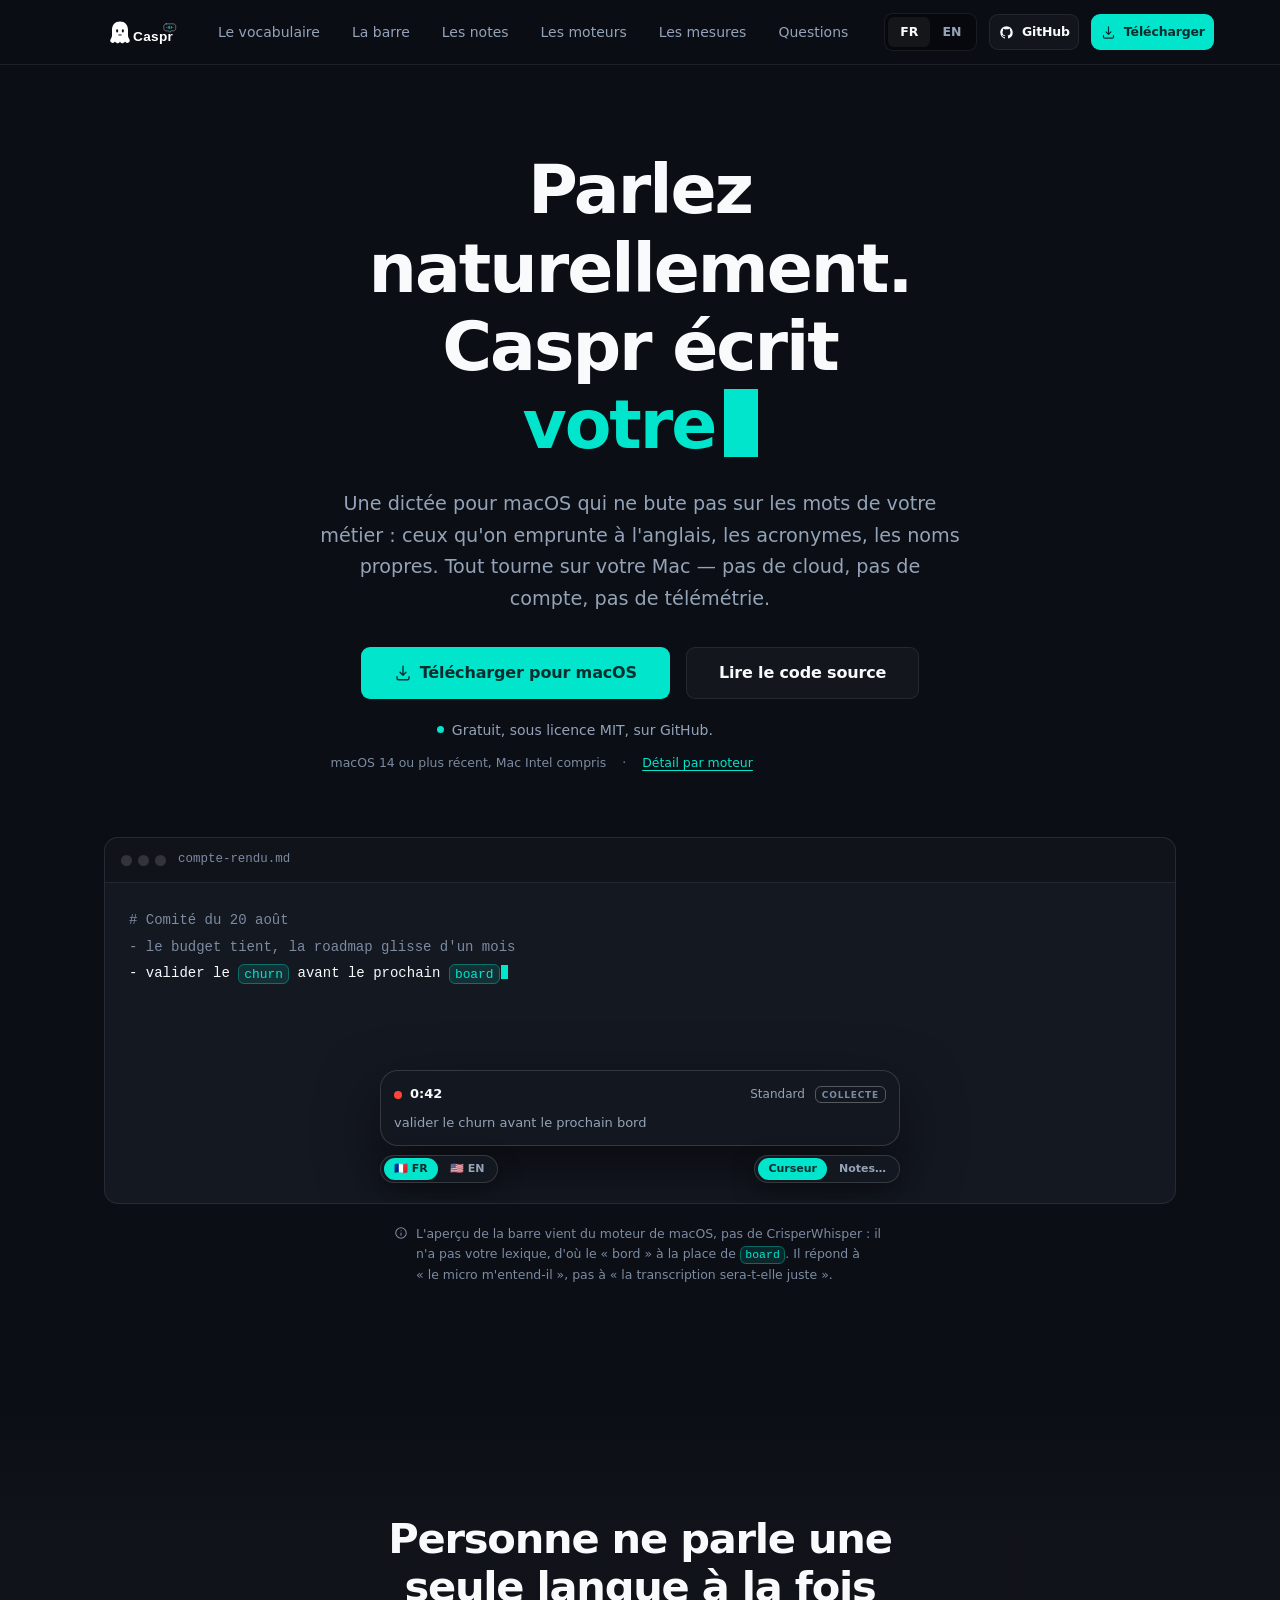
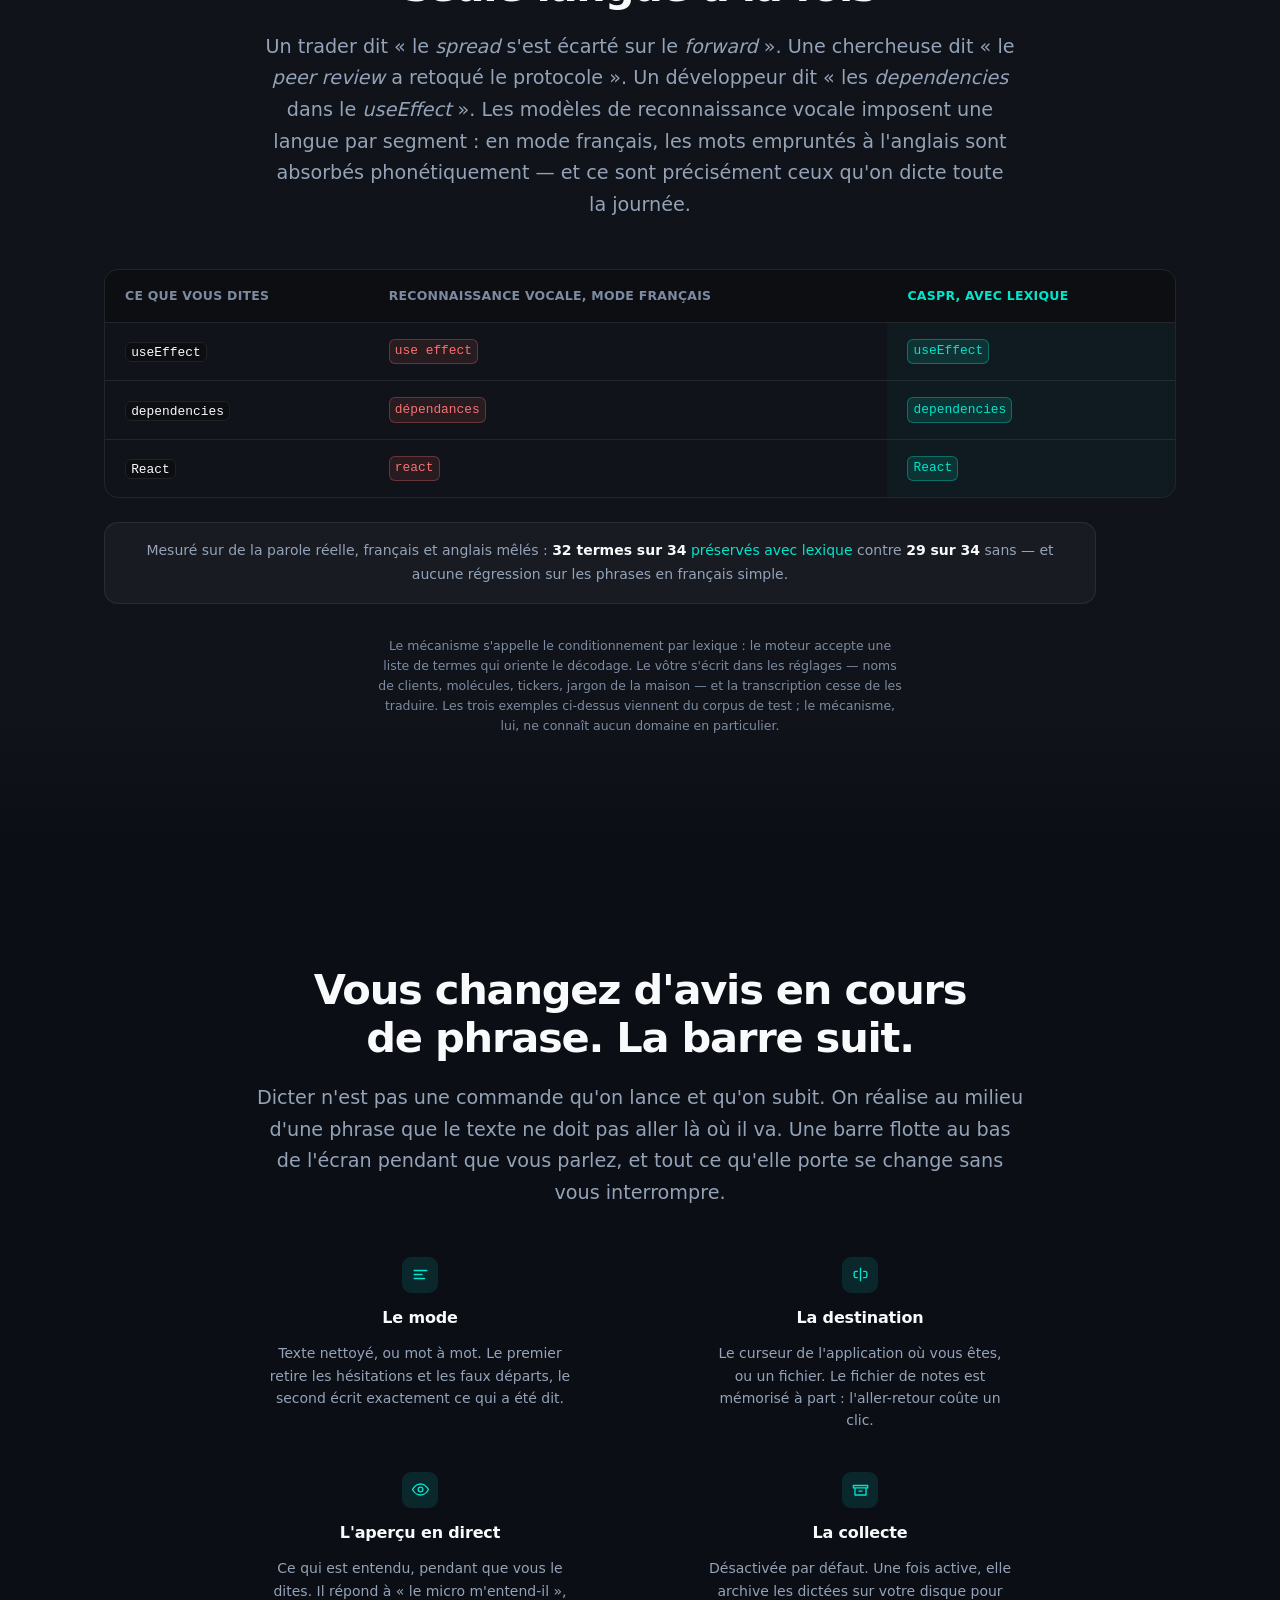
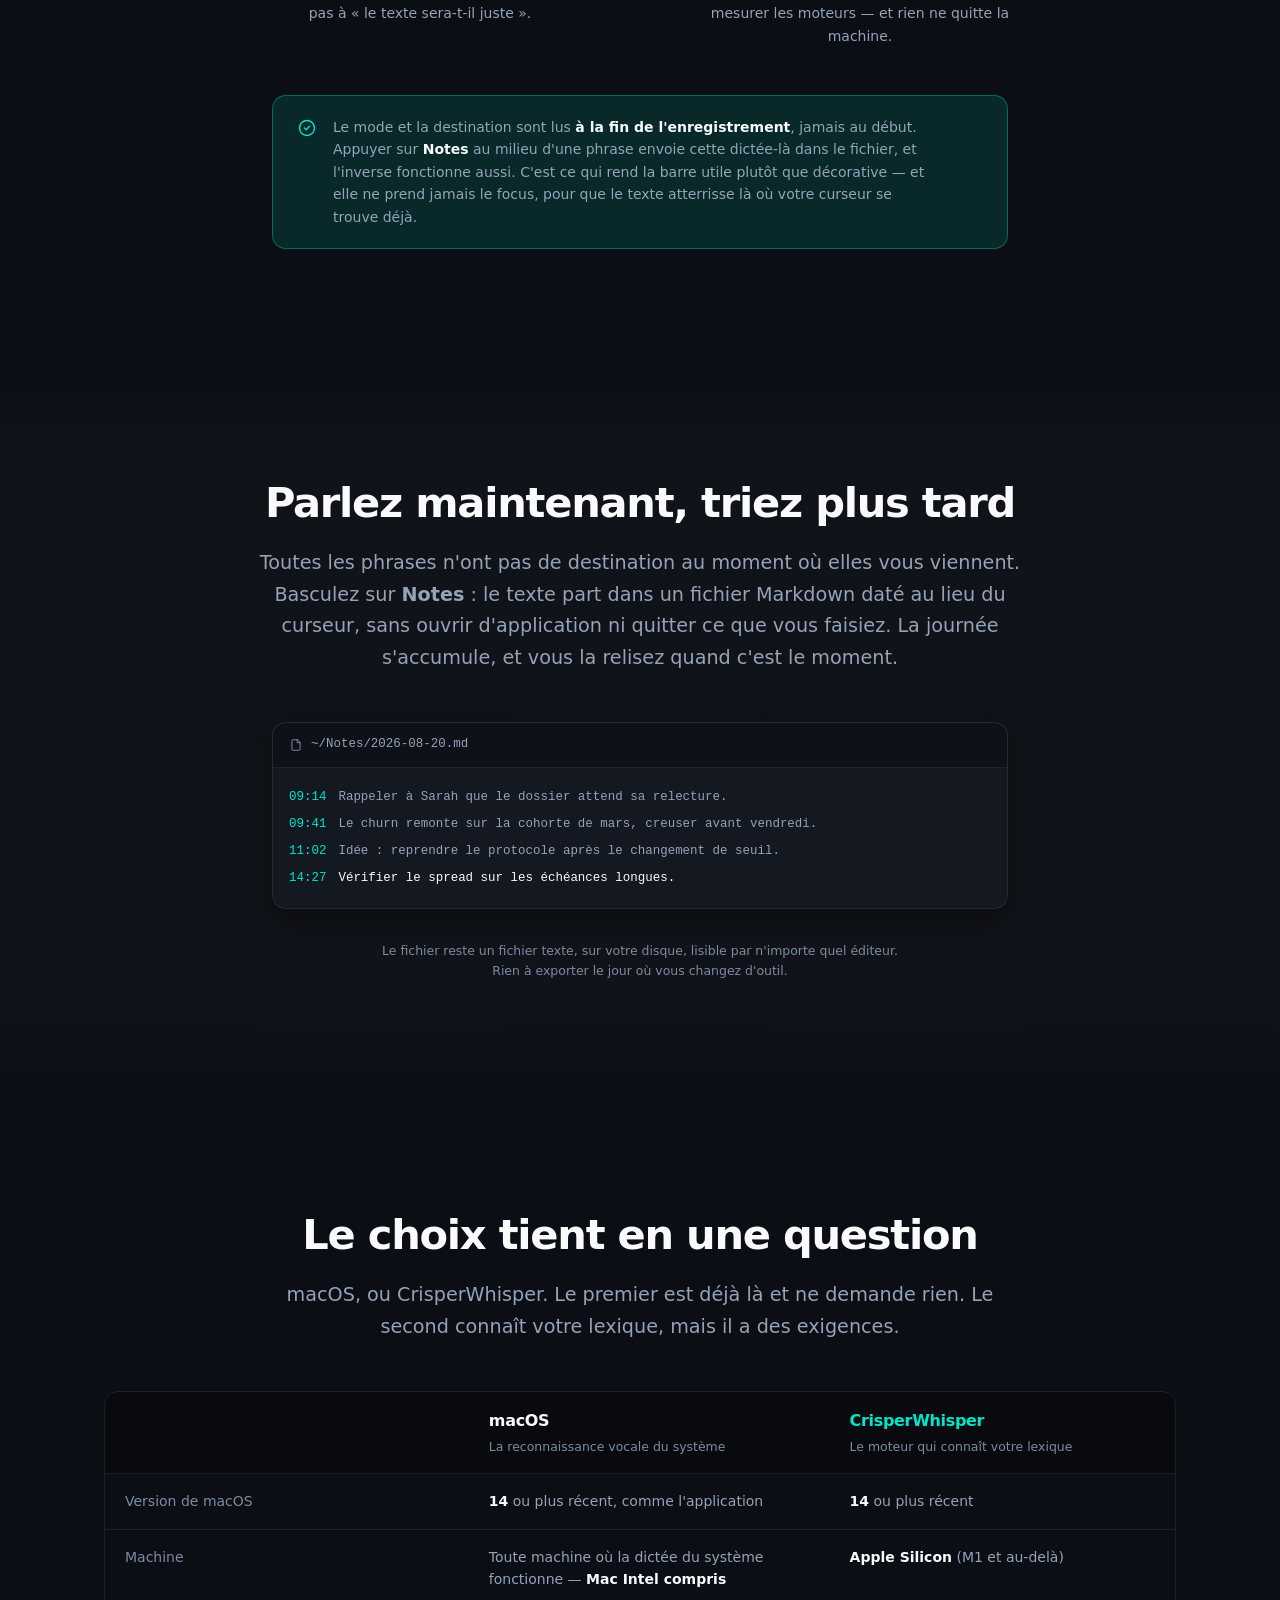
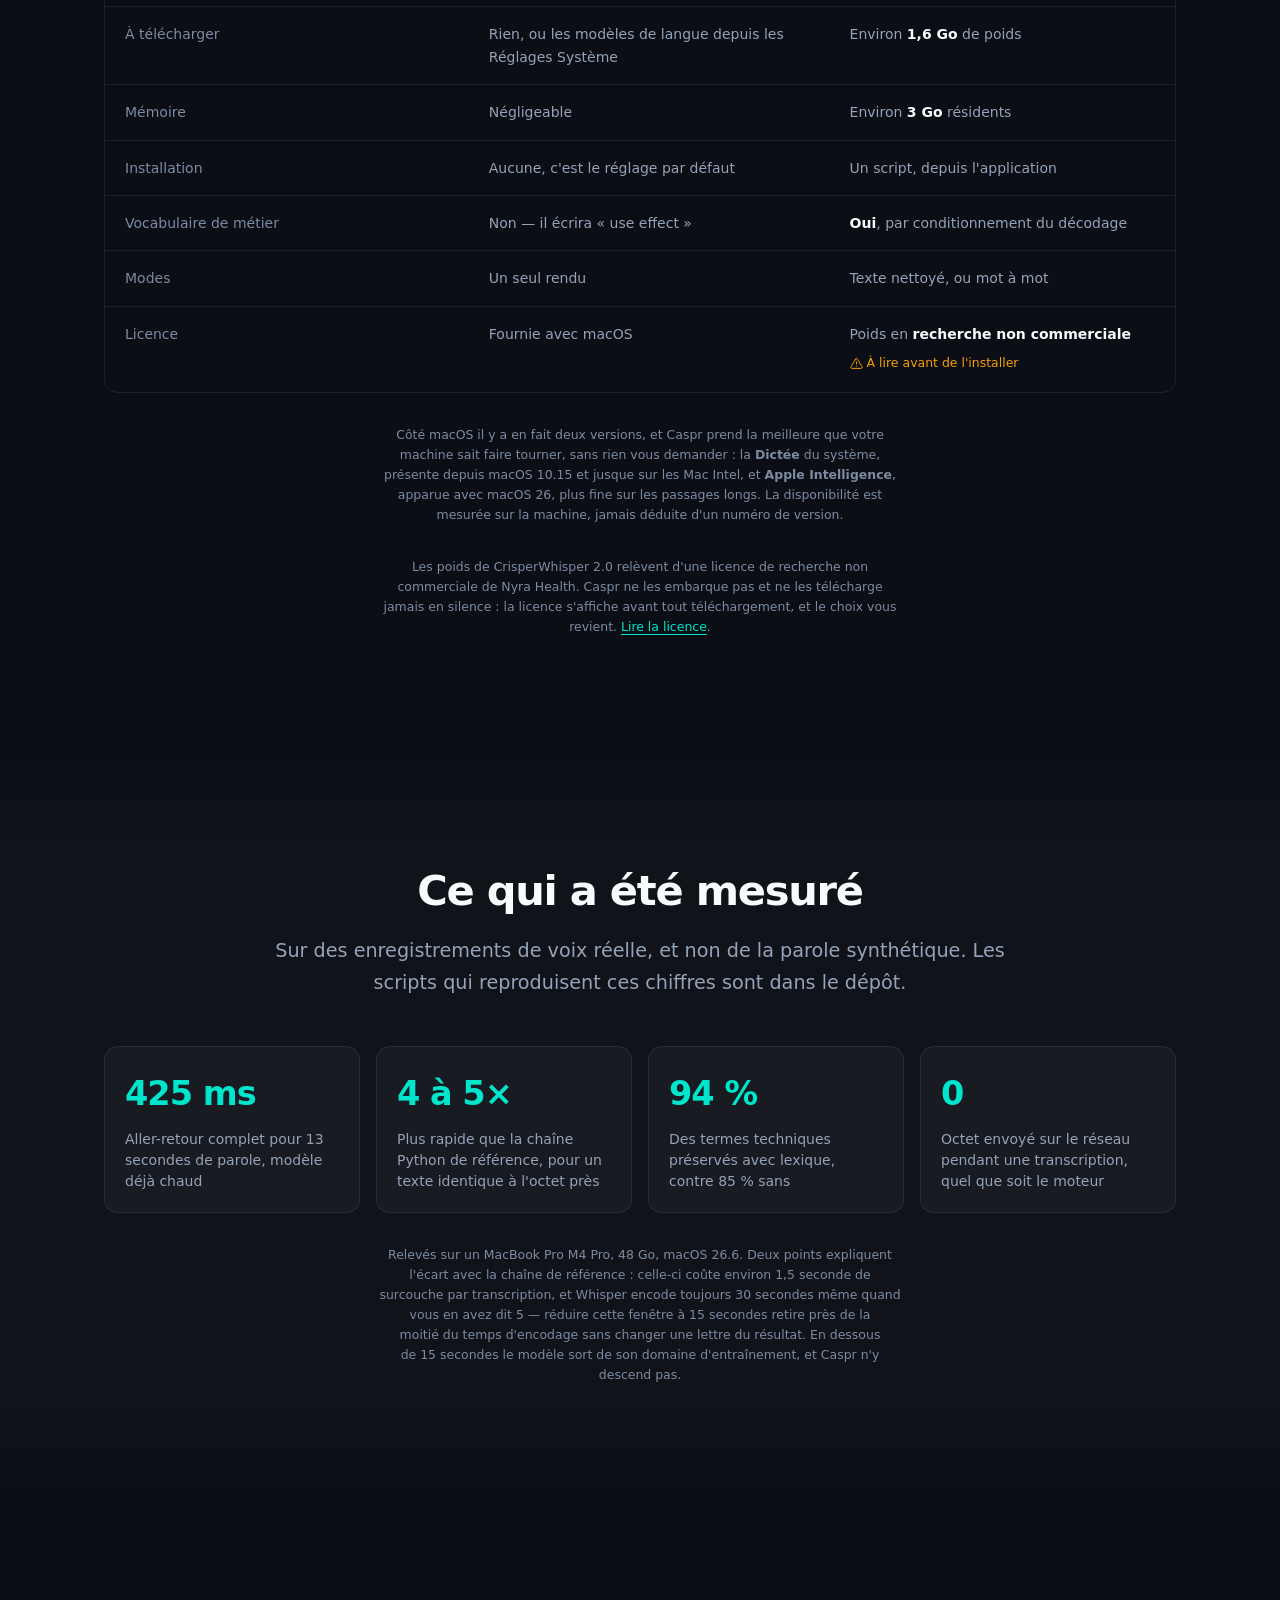
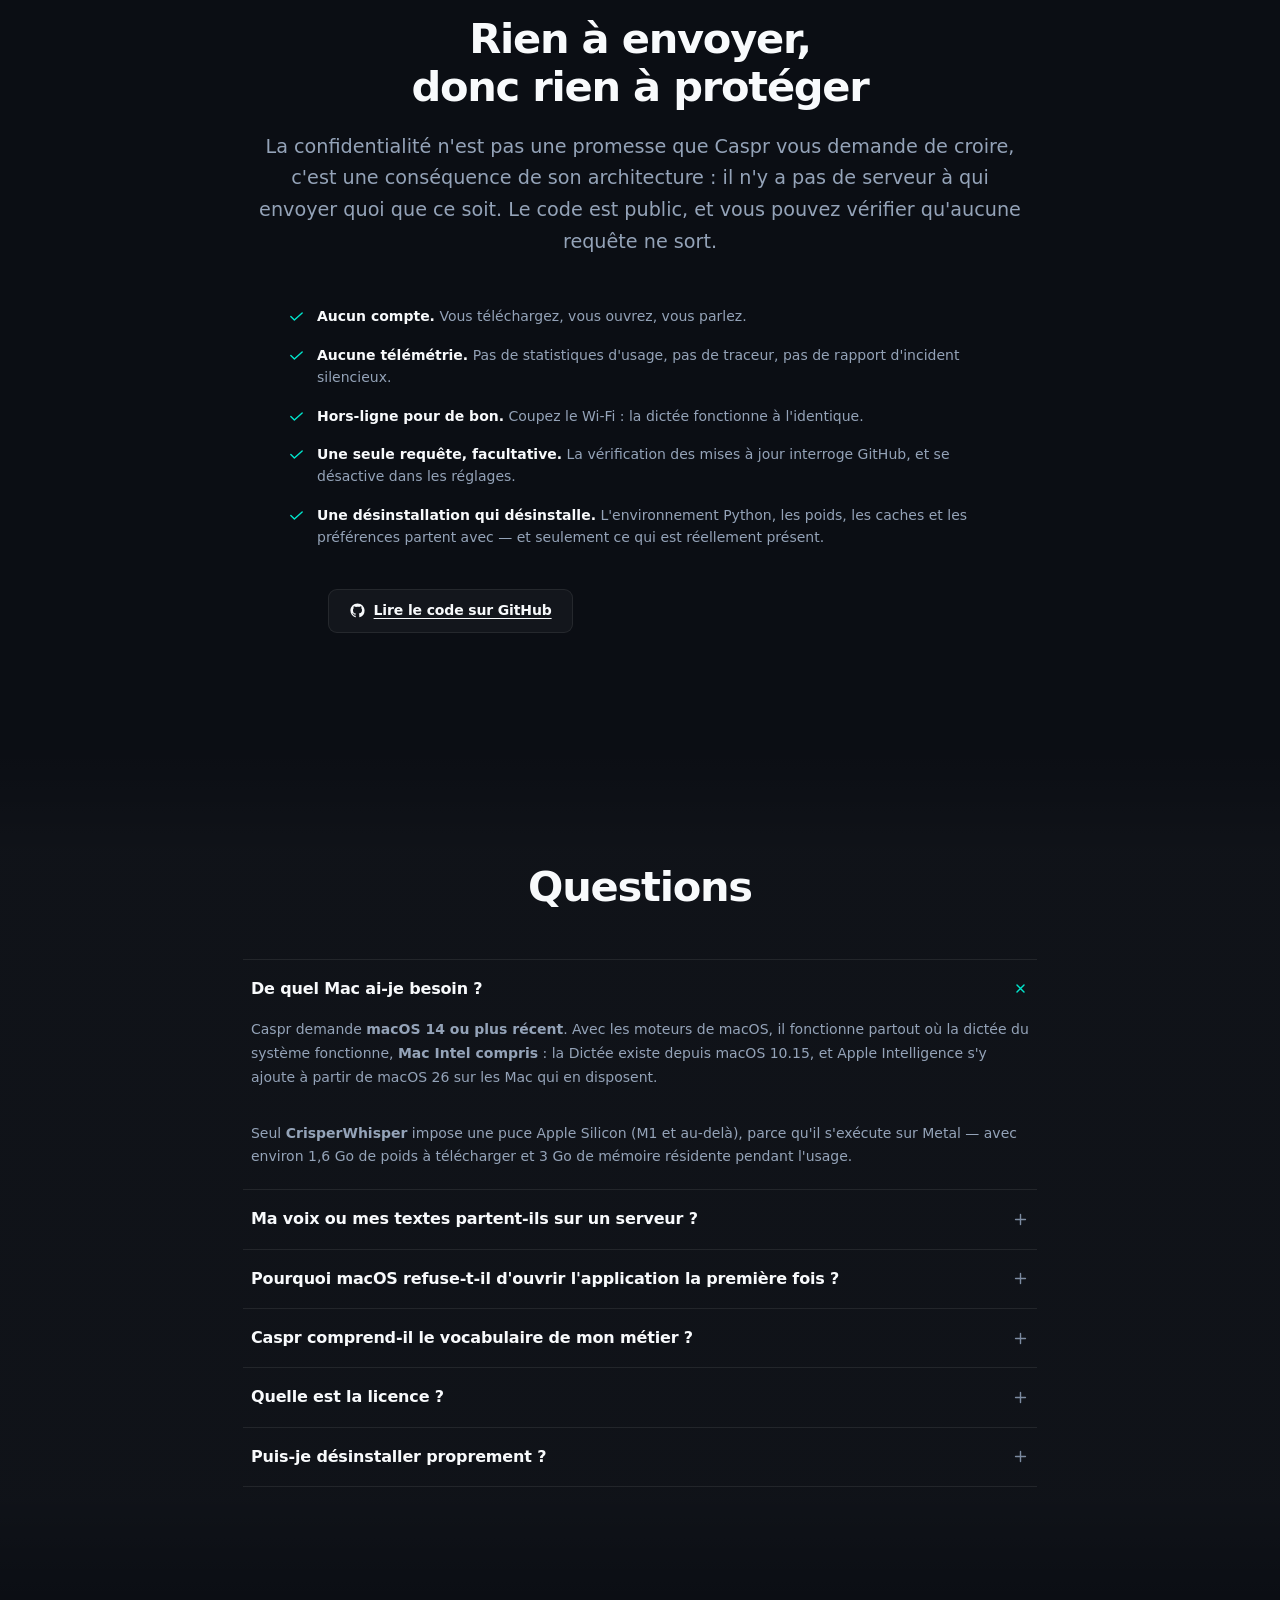
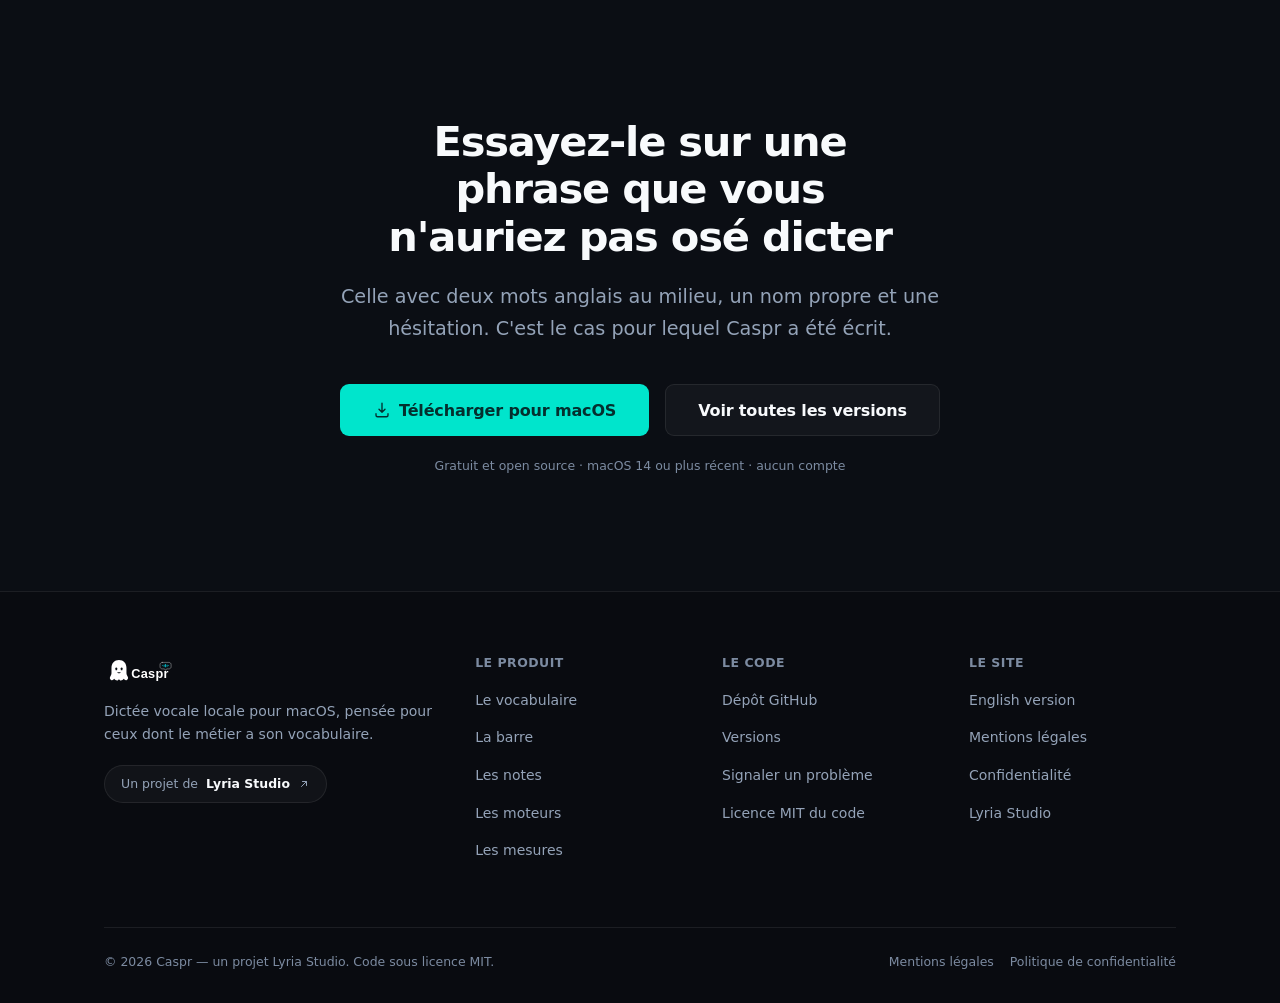
==== commit b6900f40: "State the real requirements, and stop writing only for developers The requirements were wrong, and w" ====
--- a/website/index.html
+++ b/website/index.html
@@ -4,7 +4,7 @@
 <meta charset="UTF-8">
 <meta name="viewport" content="width=device-width, initial-scale=1">
 <title>Caspr — dictée vocale locale et hors-ligne pour macOS</title>
-<meta name="description" content="Caspr transcrit votre voix directement sur votre Mac, sans cloud ni compte. Il écrit useEffect quand vous dites useEffect, même au milieu d'une phrase en français.">
+<meta name="description" content="Caspr transcrit votre voix sur votre Mac, sans cloud ni compte. Il écrit les mots de votre métier — franglais, acronymes, noms propres — sans essayer de les traduire.">
 <meta name="theme-color" content="#0b0e14">
 <meta name="color-scheme" content="dark">
 
@@ -19,14 +19,14 @@
 <meta property="og:locale:alternate" content="en_US">
 <meta property="og:url" content="https://caspr.lyriastudio.fr/">
 <meta property="og:title" content="Caspr — dictée vocale locale et hors-ligne pour macOS">
-<meta property="og:description" content="La dictée qui écrit useEffect, pas « use effect ». Tout tourne sur votre Mac : pas de cloud, pas de compte, pas de télémétrie.">
+<meta property="og:description" content="Parlez naturellement. Caspr écrit les mots de votre métier sans les traduire. Tout tourne sur votre Mac : pas de cloud, pas de compte, pas de télémétrie.">
 <meta property="og:image" content="https://caspr.lyriastudio.fr/images/og-preview.png">
 <meta property="og:image:width" content="1200">
 <meta property="og:image:height" content="630">
 <meta property="og:image:alt" content="Caspr — dictée vocale locale pour macOS">
 <meta name="twitter:card" content="summary_large_image">
 <meta name="twitter:title" content="Caspr — dictée vocale locale et hors-ligne pour macOS">
-<meta name="twitter:description" content="La dictée qui écrit useEffect, pas « use effect ». Tout tourne sur votre Mac.">
+<meta name="twitter:description" content="Parlez naturellement. Caspr écrit les mots de votre métier sans les traduire.">
 <meta name="twitter:image" content="https://caspr.lyriastudio.fr/images/og-preview.png">
 
 <link rel="icon" type="image/svg+xml" href="images/caspr-app-icon.svg">
@@ -34,7 +34,7 @@
 
 <!-- Aucune police distante : le site emploie la police système de macOS, comme
      l'application. Une requête réseau de moins, et zéro décalage au chargement. -->
-<link rel="stylesheet" href="style.css?v=4">
+<link rel="stylesheet" href="style.css?v=5">
 
 <script type="application/ld+json">
 {
@@ -47,7 +47,7 @@
       "applicationCategory": "UtilitiesApplication",
       "applicationSubCategory": "Dictée vocale",
       "operatingSystem": "macOS 14 ou plus récent",
-      "description": "Application de dictée vocale locale pour macOS, conçue pour la parole bilingue français-anglais et le vocabulaire technique. La transcription s'exécute sur la machine, sans service distant.",
+      "description": "Application de dictée vocale locale pour macOS, conçue pour la parole mêlant plusieurs langues et le vocabulaire de métier. La transcription s'exécute sur la machine, sans service distant.",
       "url": "https://caspr.lyriastudio.fr/",
       "downloadUrl": "https://github.com/mnaji42/caspr/releases/latest",
       "softwareHelp": "https://github.com/mnaji42/caspr#install",
@@ -56,11 +56,11 @@
       "offers": { "@type": "Offer", "price": "0", "priceCurrency": "EUR" },
       "featureList": [
         "Transcription entièrement locale, sans connexion réseau",
-        "Conditionnement par lexique pour le vocabulaire technique",
-        "Parole bilingue français-anglais dans une même phrase",
+        "Lexique personnel pour le vocabulaire de métier",
+        "Parole mêlant français et anglais dans une même phrase",
         "Insertion du texte au curseur de l'application active",
         "Accumulation des dictées dans un fichier Markdown daté",
-        "Deux moteurs au choix : moteur intégré de macOS ou CrisperWhisper"
+        "Moteurs de macOS ou CrisperWhisper, au choix"
       ],
       "author": { "@id": "https://lyriastudio.fr/#org" }
     },
@@ -87,7 +87,7 @@
           "name": "De quel Mac ai-je besoin ?",
           "acceptedAnswer": {
             "@type": "Answer",
-            "text": "Cela dépend du moteur. Le moteur intégré s'appuie sur la reconnaissance vocale de macOS et demande macOS 26 ou plus récent, sur n'importe quel Mac qui fait tourner cette version. CrisperWhisper demande macOS 14 ou plus récent et une puce Apple Silicon (M1 et au-delà), avec environ 1,6 Go de poids à télécharger et 3 Go de mémoire résidente."
+            "text": "Caspr demande macOS 14 ou plus récent. Avec les moteurs de macOS, il fonctionne sur toute machine où la dictée du système fonctionne, Mac Intel compris : la Dictée existe depuis macOS 10.15, et Apple Intelligence s'y ajoute à partir de macOS 26 sur les Mac qui en disposent. Seul CrisperWhisper impose une puce Apple Silicon, avec environ 1,6 Go de poids à télécharger et 3 Go de mémoire résidente."
           }
         },
         {
@@ -95,7 +95,7 @@
           "name": "Ma voix ou mes textes partent-ils sur un serveur ?",
           "acceptedAnswer": {
             "@type": "Answer",
-            "text": "Non. La transcription s'exécute sur votre machine, avec les deux moteurs. Il n'y a ni compte, ni serveur, ni télémétrie. Coupez le Wi-Fi et Caspr fonctionne à l'identique. La seule requête réseau que fait l'application est la vérification des mises à jour sur GitHub, et elle se désactive dans les réglages."
+            "text": "Non. La transcription s'exécute sur votre machine, avec tous les moteurs. Il n'y a ni compte, ni serveur, ni télémétrie. Coupez le Wi-Fi et Caspr fonctionne à l'identique. La seule requête réseau que fait l'application est la vérification des mises à jour sur GitHub, et elle se désactive dans les réglages."
           }
         },
         {
@@ -108,10 +108,10 @@
         },
         {
           "@type": "Question",
-          "name": "Caspr comprend-il le franglais et les termes de code ?",
+          "name": "Caspr comprend-il le vocabulaire de mon métier ?",
           "acceptedAnswer": {
             "@type": "Answer",
-            "text": "C'est la raison d'être du projet. CrisperWhisper 2.0 accepte un lexique qui oriente le décodage vers les termes que vous lui donnez. Mesuré sur de la parole réelle mêlant français et anglais, 32 termes techniques sur 34 sont préservés avec lexique, contre 29 sur 34 sans, et sans régression sur les phrases en français simple."
+            "text": "C'est la raison d'être du projet. CrisperWhisper accepte un lexique qui oriente le décodage vers les termes que vous lui donnez, quel que soit le domaine. Mesuré sur de la parole réelle mêlant français et anglais, 32 termes techniques sur 34 sont préservés avec lexique, contre 29 sur 34 sans, et sans régression sur les phrases en français simple."
           }
         },
         {
@@ -147,7 +147,7 @@
     </a>
 
     <nav class="site-nav" aria-label="Sections du site">
-      <a class="nav-link" href="#franglais">Le franglais</a>
+      <a class="nav-link" href="#vocabulaire">Le vocabulaire</a>
       <a class="nav-link" href="#barre">La barre</a>
       <a class="nav-link" href="#notes">Les notes</a>
       <a class="nav-link" href="#moteurs">Les moteurs</a>
@@ -177,17 +177,26 @@
 <main id="main">
 
   <!-- ===================================================================
-       Hero — la thèse : le terme technique survit à la dictée française.
+       Hero.
        =================================================================== -->
   <section class="hero">
     <div class="container">
       <div class="hero-copy">
-        <h1>La dictée qui écrit <span class="term term--ok">useEffect</span>, <span style="white-space:nowrap">pas «&nbsp;use effect&nbsp;»<span class="caret" aria-hidden="true"></span></span></h1>
+        <h1>
+          Parlez naturellement.<br>
+          Caspr écrit
+          <span class="typing">
+            <!-- La doublure invisible réserve la place de la plus longue des
+                 phrases : sans elle, chaque caractère tapé pousserait la page. -->
+            <span class="typing-ghost" aria-hidden="true">vos noms propres</span>
+            <span class="typing-out"><span id="typed"></span><span class="caret" aria-hidden="true"></span></span>
+          </span>
+        </h1>
 
         <p class="hero-lead">
-          Caspr est une application de dictée pour macOS qui suit les développeurs
-          quand ils passent du français à l'anglais au milieu d'une phrase.
-          Tout tourne sur votre Mac : pas de cloud, pas de compte, pas de télémétrie.
+          Une dictée pour macOS qui ne bute pas sur les mots de votre métier :
+          ceux qu'on emprunte à l'anglais, les acronymes, les noms propres.
+          Tout tourne sur votre Mac — pas de cloud, pas de compte, pas de télémétrie.
         </p>
 
         <div class="hero-actions">
@@ -206,76 +215,79 @@
         </p>
 
         <p class="hero-req">
-          <span>macOS 14 ou plus récent</span>
+          <span>macOS 14 ou plus récent, Mac Intel compris</span>
           <span>·</span>
-          <span><a href="#moteurs">Prérequis selon le moteur</a></span>
+          <span><a href="#moteurs">Détail par moteur</a></span>
         </p>
       </div>
 
       <!-- La scène : un document, et la barre de Caspr posée dessus.
-           Reproduction de la barre réelle décrite dans le README. -->
+           Reproduction de RecordingOverlay.swift — 520 pt, pastilles sous la
+           carte, langues à gauche et destination à droite. -->
       <div class="stage">
         <div class="stage-chrome">
           <div class="stage-dots" aria-hidden="true"><i></i><i></i><i></i></div>
-          <span class="stage-file">notes-revue.md</span>
+          <span class="stage-file">compte-rendu.md</span>
         </div>
 
         <div class="stage-doc">
-          <p># Revue de la PR 214</p>
-          <p>- le hook se relance à chaque rendu</p>
-          <p class="doc-live">- il manque les <span class="term term--ok">dependencies</span> dans le <span class="term term--ok">useEffect</span><span class="caret" aria-hidden="true"></span></p>
+          <p># Comité du 20 août</p>
+          <p>- le budget tient, la roadmap glisse d'un mois</p>
+          <p class="doc-live">- valider le <span class="term term--ok">churn</span> avant le prochain <span class="term term--ok">board</span><span class="caret" aria-hidden="true"></span></p>
         </div>
 
         <!-- La barre ne prend jamais le focus dans l'application : elle est donc
              purement descriptive ici, sans élément interactif. -->
-        <div class="bar" role="img" aria-label="La barre de Caspr pendant un enregistrement : mode « texte nettoyé », destination « curseur », minuteur à 42 secondes, collecte active, et l'aperçu de ce qui est entendu en direct.">
-          <div class="bar-tabs" aria-hidden="true">
-            <div class="tab-group">
-              <span class="tab" data-active="true">Texte nettoyé</span>
-              <span class="tab">Mot à mot</span>
-            </div>
-            <div class="tab-group">
-              <span class="tab" data-active="true">Curseur</span>
-              <span class="tab">Notes</span>
-            </div>
-          </div>
-
-          <div class="bar-main" aria-hidden="true">
+        <div class="overlay" role="img" aria-label="La barre de Caspr pendant un enregistrement : minuteur à 42 secondes, micro en mode standard, collecte éteinte, l'aperçu de ce qui est entendu, et sous la carte le français sélectionné à gauche, le curseur comme destination à droite.">
+          <div class="bar" aria-hidden="true">
             <div class="bar-row">
               <span class="rec-dot"></span>
               <span class="rec-timer">0:42</span>
               <span class="vu">
-                <i style="animation-delay:0ms"></i><i style="animation-delay:110ms"></i><i style="animation-delay:220ms"></i><i style="animation-delay:90ms"></i><i style="animation-delay:300ms"></i><i style="animation-delay:170ms"></i><i style="animation-delay:60ms"></i><i style="animation-delay:240ms"></i>
+                <i style="animation-delay:0ms"></i><i style="animation-delay:80ms"></i><i style="animation-delay:160ms"></i><i style="animation-delay:240ms"></i><i style="animation-delay:120ms"></i><i style="animation-delay:200ms"></i><i style="animation-delay:60ms"></i><i style="animation-delay:280ms"></i><i style="animation-delay:140ms"></i>
               </span>
-              <span class="bar-meta">
-                <span class="chip">Isolement</span>
-                <span class="chip chip--collect">COLLECTE</span>
+              <span class="bar-right">
+                <span class="bar-status">Standard</span>
+                <span class="chip-collect" data-on="false">Collecte</span>
               </span>
             </div>
-            <p class="bar-preview">il manque les dépendances dans le use effect</p>
+            <p class="bar-preview">valider le churn avant le prochain bord</p>
+          </div>
+
+          <div class="bar-controls" aria-hidden="true">
+            <div class="pill-group">
+              <span class="pill" data-on="true">🇫🇷 FR</span>
+              <span class="pill">🇺🇸 EN</span>
+            </div>
+            <div class="pill-group">
+              <span class="pill" data-on="true">Curseur</span>
+              <span class="pill">Notes…</span>
+            </div>
           </div>
         </div>
       </div>
 
       <p class="stage-note">
         <svg width="14" height="14" viewBox="0 0 24 24" fill="none" stroke="currentColor" stroke-width="1.8" stroke-linecap="round" stroke-linejoin="round" aria-hidden="true"><circle cx="12" cy="12" r="9"/><path d="M12 16v-4m0-4h.01"/></svg>
-        <span>L'aperçu de la barre vient du moteur de macOS, pas de CrisperWhisper : il n'a pas votre lexique, donc il écrit «&nbsp;use effect&nbsp;» là où le texte inséré écrira <span class="term term--ok">useEffect</span>. Il répond à «&nbsp;le micro m'entend-il&nbsp;», pas à «&nbsp;la transcription sera-t-elle juste&nbsp;».</span>
+        <span>L'aperçu de la barre vient du moteur de macOS, pas de CrisperWhisper : il n'a pas votre lexique, d'où le «&nbsp;bord&nbsp;» à la place de <span class="term term--ok">board</span>. Il répond à «&nbsp;le micro m'entend-il&nbsp;», pas à «&nbsp;la transcription sera-t-elle juste&nbsp;».</span>
       </p>
     </div>
   </section>
 
   <!-- ===================================================================
-       Le franglais — la raison d'être du projet.
+       Le vocabulaire de métier — la raison d'être du projet.
        =================================================================== -->
-  <section class="section section--raised" id="franglais" aria-labelledby="franglais-titre">
+  <section class="section section--raised" id="vocabulaire" aria-labelledby="vocabulaire-titre">
     <div class="container">
       <div class="section-head">
-        <h2 id="franglais-titre">Un développeur français ne parle pas une langue à la fois</h2>
+        <h2 id="vocabulaire-titre">Personne ne parle une seule langue à la fois</h2>
         <p class="lead">
-          «&nbsp;Tu as oublié les <i lang="en">dependencies</i> dans le <i lang="en">useEffect</i>.&nbsp;»
-          Les modèles de reconnaissance vocale imposent une langue par segment.
-          En mode français, les termes anglais sont absorbés phonétiquement — et
-          c'est exactement ce qu'on dicte toute la journée.
+          Un trader dit «&nbsp;le <i lang="en">spread</i> s'est écarté sur le <i lang="en">forward</i>&nbsp;».
+          Une chercheuse dit «&nbsp;le <i lang="en">peer review</i> a retoqué le protocole&nbsp;».
+          Un développeur dit «&nbsp;les <i lang="en">dependencies</i> dans le <i lang="en">useEffect</i>&nbsp;».
+          Les modèles de reconnaissance vocale imposent une langue par segment :
+          en mode français, les mots empruntés à l'anglais sont absorbés
+          phonétiquement — et ce sont précisément ceux qu'on dicte toute la journée.
         </p>
       </div>
 
@@ -285,7 +297,7 @@
           <thead>
             <tr>
               <th scope="col">Ce que vous dites</th>
-              <th scope="col">Modèles Whisper, mode français</th>
+              <th scope="col">Reconnaissance vocale, mode français</th>
               <th scope="col">Caspr, avec lexique</th>
             </tr>
           </thead>
@@ -311,15 +323,17 @@
 
       <p class="measure">
         <span>Mesuré sur de la parole réelle, français et anglais mêlés :</span>
-        <span class="accent"><b>32 termes techniques sur 34</b> préservés avec lexique</span>
+        <span class="accent"><b>32 termes sur 34</b> préservés avec lexique</span>
         <span>contre <b>29 sur 34</b> sans</span>
         <span>— et aucune régression sur les phrases en français simple.</span>
       </p>
 
       <p class="source-note">
-        Le mécanisme s'appelle le conditionnement par lexique : CrisperWhisper 2.0 accepte
-        une liste de termes qui oriente le décodage. Vos noms de variables, acronymes maison
-        et bibliothèques s'ajoutent dans les réglages, et la transcription cesse de les traduire.
+        Le mécanisme s'appelle le conditionnement par lexique : le moteur accepte une
+        liste de termes qui oriente le décodage. Le vôtre s'écrit dans les réglages —
+        noms de clients, molécules, tickers, jargon de la maison — et la transcription
+        cesse de les traduire. Les trois exemples ci-dessus viennent du corpus de test ;
+        le mécanisme, lui, ne connaît aucun domaine en particulier.
       </p>
     </div>
   </section>
@@ -345,7 +359,7 @@
             <span class="control-icon" aria-hidden="true"><svg width="19" height="19" viewBox="0 0 24 24" fill="none" stroke="currentColor" stroke-width="1.7" stroke-linecap="round" stroke-linejoin="round"><path d="M4 7h16M4 12h10M4 17h13"/></svg></span>
             <span class="control-name">Le mode</span>
           </dt>
-          <dd>Texte nettoyé, ou mot à mot. Le premier retire les hésitations et les faux départs, le second écrit exactement ce qui a été dit — utile en entretien ou en prise de notes.</dd>
+          <dd>Texte nettoyé, ou mot à mot. Le premier retire les hésitations et les faux départs, le second écrit exactement ce qui a été dit.</dd>
         </div>
 
         <div class="control">
@@ -353,7 +367,7 @@
             <span class="control-icon" aria-hidden="true"><svg width="19" height="19" viewBox="0 0 24 24" fill="none" stroke="currentColor" stroke-width="1.7" stroke-linecap="round" stroke-linejoin="round"><path d="M12 4v16M8 8H6a2 2 0 0 0-2 2v4a2 2 0 0 0 2 2h2m8-8h2a2 2 0 0 1 2 2v4a2 2 0 0 1-2 2h-2"/></svg></span>
             <span class="control-name">La destination</span>
           </dt>
-          <dd>Le curseur de l'application où vous êtes, ou un fichier. Le fichier de notes est mémorisé à part de la destination courante : l'aller-retour coûte un clic.</dd>
+          <dd>Le curseur de l'application où vous êtes, ou un fichier. Le fichier de notes est mémorisé à part : l'aller-retour coûte un clic.</dd>
         </div>
 
         <div class="control">
@@ -361,7 +375,7 @@
             <span class="control-icon" aria-hidden="true"><svg width="19" height="19" viewBox="0 0 24 24" fill="none" stroke="currentColor" stroke-width="1.7" stroke-linecap="round" stroke-linejoin="round"><path d="M2 12s3.5-7 10-7 10 7 10 7-3.5 7-10 7-10-7-10-7Z"/><circle cx="12" cy="12" r="3"/></svg></span>
             <span class="control-name">L'aperçu en direct</span>
           </dt>
-          <dd>Ce qui est entendu, pendant que vous le dites. Il vient du moteur de macOS et non de CrisperWhisper, et l'interface le dit : il répond à «&nbsp;le micro m'entend-il&nbsp;», pas à «&nbsp;le texte sera-t-il juste&nbsp;».</dd>
+          <dd>Ce qui est entendu, pendant que vous le dites. Il répond à «&nbsp;le micro m'entend-il&nbsp;», pas à «&nbsp;le texte sera-t-il juste&nbsp;».</dd>
         </div>
 
         <div class="control">
@@ -369,7 +383,7 @@
             <span class="control-icon" aria-hidden="true"><svg width="19" height="19" viewBox="0 0 24 24" fill="none" stroke="currentColor" stroke-width="1.7" stroke-linecap="round" stroke-linejoin="round"><path d="M3 7h18v3H3zM5 10v9h14v-9M10 14h4"/></svg></span>
             <span class="control-name">La collecte</span>
           </dt>
-          <dd>Désactivée par défaut. Une fois activée, elle archive les dictées sur votre disque pour mesurer les moteurs sur de la vraie voix — la barre le rappelle en permanence, et l'interrupteur reste sous la main. Rien ne quitte la machine.</dd>
+          <dd>Désactivée par défaut. Une fois active, elle archive les dictées sur votre disque pour mesurer les moteurs — et rien ne quitte la machine.</dd>
         </div>
       </dl>
 
@@ -387,72 +401,64 @@
   </section>
 
   <!-- ===================================================================
-       Les notes — parler sans avoir à décider où ça va.
+       Les notes.
        =================================================================== -->
   <section class="section section--raised" id="notes" aria-labelledby="notes-titre">
     <div class="container">
-      <div class="split">
-        <div>
-          <h2 id="notes-titre">Parlez maintenant, triez plus tard</h2>
-          <p class="lead">
-            Toutes les phrases n'ont pas de destination au moment où elles vous viennent.
-            Une idée arrive pendant que vous lisez autre chose, une remarque en réunion,
-            un rappel avant de l'oublier.
-          </p>
-          <p class="lead">
-            Basculer sur <strong>Notes</strong> envoie le texte dans un fichier Markdown daté
-            au lieu du curseur. Vous n'ouvrez pas d'application, vous ne choisissez pas où
-            écrire, vous ne quittez pas ce que vous étiez en train de faire. La journée
-            s'accumule dans un fichier, et vous la relisez quand c'est le moment.
-          </p>
-          <p class="lead">
-            Le fichier reste un fichier texte, sur votre disque, lisible par n'importe quel
-            éditeur. Rien à exporter le jour où vous changez d'outil.
-          </p>
-        </div>
-
-        <div class="notefile">
-          <div class="notefile-head">
-            <svg width="14" height="14" viewBox="0 0 24 24" fill="none" stroke="currentColor" stroke-width="1.7" stroke-linecap="round" stroke-linejoin="round" aria-hidden="true"><path d="M14 3H7a2 2 0 0 0-2 2v14a2 2 0 0 0 2 2h10a2 2 0 0 0 2-2V8Z"/><path d="M14 3v5h5"/></svg>
-            <span>~/Notes/2026-08-20.md</span>
-          </div>
-          <div class="notefile-body">
-            <ol>
-              <li><span class="notefile-time">09:14</span><span class="notefile-text">Rappeler à Sarah que la migration attend sa revue.</span></li>
-              <li><span class="notefile-time">09:41</span><span class="notefile-text">Le cache invalide trop tôt quand deux onglets écrivent en même temps.</span></li>
-              <li><span class="notefile-time">11:02</span><span class="notefile-text">Idée : refaire passer le corpus après le changement de seuil.</span></li>
-              <li><span class="notefile-time">14:27</span><span class="notefile-text">Vérifier la latence sur les dictées de plus de trente secondes.</span></li>
-            </ol>
-          </div>
-        </div>
-      </div>
+      <div class="section-head">
+        <h2 id="notes-titre">Parlez maintenant, triez plus tard</h2>
+        <p class="lead">
+          Toutes les phrases n'ont pas de destination au moment où elles vous viennent.
+          Basculez sur <strong>Notes</strong> : le texte part dans un fichier Markdown daté
+          au lieu du curseur, sans ouvrir d'application ni quitter ce que vous faisiez.
+          La journée s'accumule, et vous la relisez quand c'est le moment.
+        </p>
+      </div>
+
+      <div class="notefile">
+        <div class="notefile-head">
+          <svg width="14" height="14" viewBox="0 0 24 24" fill="none" stroke="currentColor" stroke-width="1.7" stroke-linecap="round" stroke-linejoin="round" aria-hidden="true"><path d="M14 3H7a2 2 0 0 0-2 2v14a2 2 0 0 0 2 2h10a2 2 0 0 0 2-2V8Z"/><path d="M14 3v5h5"/></svg>
+          <span>~/Notes/2026-08-20.md</span>
+        </div>
+        <div class="notefile-body">
+          <ol>
+            <li><span class="notefile-time">09:14</span><span class="notefile-text">Rappeler à Sarah que le dossier attend sa relecture.</span></li>
+            <li><span class="notefile-time">09:41</span><span class="notefile-text">Le churn remonte sur la cohorte de mars, creuser avant vendredi.</span></li>
+            <li><span class="notefile-time">11:02</span><span class="notefile-text">Idée : reprendre le protocole après le changement de seuil.</span></li>
+            <li><span class="notefile-time">14:27</span><span class="notefile-text">Vérifier le spread sur les échéances longues.</span></li>
+          </ol>
+        </div>
+      </div>
+
+      <p class="source-note">
+        Le fichier reste un fichier texte, sur votre disque, lisible par n'importe quel
+        éditeur. Rien à exporter le jour où vous changez d'outil.
+      </p>
     </div>
   </section>
 
   <!-- ===================================================================
-       Les moteurs — prérequis honnêtes, en tableau.
+       Les moteurs. Deux familles, trois moteurs — mais une seule décision.
        =================================================================== -->
   <section class="section" id="moteurs" aria-labelledby="moteurs-titre">
     <div class="container">
       <div class="section-head">
-        <h2 id="moteurs-titre">Deux moteurs, et des prérequis très différents</h2>
+        <h2 id="moteurs-titre">Le choix tient en une question</h2>
         <p class="lead">
-          Une seule liste de prérequis induirait en erreur : l'écart entre les deux moteurs
-          est trop large. Le moteur intégré est celui par défaut et ne demande aucune
-          installation. C'est CrisperWhisper qui écrit <span class="term term--ok">useEffect</span>,
-          et il s'active à la demande.
+          macOS, ou CrisperWhisper. Le premier est déjà là et ne demande rien.
+          Le second connaît votre lexique, mais il a des exigences.
         </p>
       </div>
 
       <div class="specs">
         <table>
-          <caption class="sr-only">Prérequis comparés du moteur intégré de macOS et du moteur CrisperWhisper</caption>
+          <caption class="sr-only">Prérequis comparés des moteurs de macOS et du moteur CrisperWhisper</caption>
           <thead>
             <tr>
               <th scope="col"><span class="sr-only">Critère</span></th>
               <th scope="col">
-                <span class="col-name">Moteur intégré</span>
-                <span class="col-note">La reconnaissance vocale de macOS</span>
+                <span class="col-name">macOS</span>
+                <span class="col-note">La reconnaissance vocale du système</span>
               </th>
               <th scope="col">
                 <span class="col-name">CrisperWhisper</span>
@@ -463,42 +469,42 @@
           <tbody>
             <tr>
               <th scope="row">Version de macOS</th>
-              <td data-col="Moteur intégré"><strong>macOS 26</strong> ou plus récent</td>
-              <td data-col="CrisperWhisper"><strong>macOS 14</strong> ou plus récent</td>
+              <td data-col="macOS"><strong>14</strong> ou plus récent, comme l'application</td>
+              <td data-col="CrisperWhisper"><strong>14</strong> ou plus récent</td>
             </tr>
             <tr>
               <th scope="row">Machine</th>
-              <td data-col="Moteur intégré">Tout Mac qui fait tourner macOS 26</td>
+              <td data-col="macOS">Toute machine où la dictée du système fonctionne — <strong>Mac Intel compris</strong></td>
               <td data-col="CrisperWhisper"><strong>Apple Silicon</strong> (M1 et au-delà)</td>
             </tr>
             <tr>
               <th scope="row">À télécharger</th>
-              <td data-col="Moteur intégré">Rien pour le moteur, 50 à 80 Mo par langue</td>
+              <td data-col="macOS">Rien, ou les modèles de langue depuis les Réglages Système</td>
               <td data-col="CrisperWhisper">Environ <strong>1,6 Go</strong> de poids</td>
             </tr>
             <tr>
               <th scope="row">Mémoire</th>
-              <td data-col="Moteur intégré">Négligeable</td>
+              <td data-col="macOS">Négligeable</td>
               <td data-col="CrisperWhisper">Environ <strong>3 Go</strong> résidents</td>
             </tr>
             <tr>
               <th scope="row">Installation</th>
-              <td data-col="Moteur intégré">Aucune, c'est le réglage par défaut</td>
+              <td data-col="macOS">Aucune, c'est le réglage par défaut</td>
               <td data-col="CrisperWhisper">Un script, depuis l'application</td>
             </tr>
             <tr>
-              <th scope="row">Langues</th>
-              <td data-col="Moteur intégré">24 langues, 42 variantes régionales</td>
-              <td data-col="CrisperWhisper">Multilingue, avec bascule au fil de la phrase</td>
-            </tr>
-            <tr>
-              <th scope="row">Vocabulaire technique</th>
-              <td data-col="Moteur intégré">Non — il écrit «&nbsp;use effect&nbsp;»</td>
+              <th scope="row">Vocabulaire de métier</th>
+              <td data-col="macOS">Non — il écrira «&nbsp;use effect&nbsp;»</td>
               <td data-col="CrisperWhisper"><strong>Oui</strong>, par conditionnement du décodage</td>
             </tr>
             <tr>
+              <th scope="row">Modes</th>
+              <td data-col="macOS">Un seul rendu</td>
+              <td data-col="CrisperWhisper">Texte nettoyé, ou mot à mot</td>
+            </tr>
+            <tr>
               <th scope="row">Licence</th>
-              <td data-col="Moteur intégré">Fournie avec macOS</td>
+              <td data-col="macOS">Fournie avec macOS</td>
               <td data-col="CrisperWhisper">
                 Poids en <strong>recherche non commerciale</strong>
                 <span class="flag">
@@ -512,25 +518,33 @@
       </div>
 
       <p class="source-note">
+        Côté macOS il y a en fait deux versions, et Caspr prend la meilleure que votre
+        machine sait faire tourner, sans rien vous demander : la <strong>Dictée</strong>
+        du système, présente depuis macOS 10.15 et jusque sur les Mac Intel, et
+        <strong>Apple Intelligence</strong>, apparue avec macOS 26, plus fine sur les
+        passages longs. La disponibilité est mesurée sur la machine, jamais déduite
+        d'un numéro de version.
+      </p>
+
+      <p class="source-note">
         Les poids de CrisperWhisper 2.0 relèvent d'une licence de recherche non commerciale
         de Nyra Health. Caspr ne les embarque pas et ne les télécharge jamais en silence :
-        la licence s'affiche avant tout téléchargement, et le choix vous revient. Un moteur
-        sans contrainte commerciale est prévu, pour que l'application reste utilisable dans
-        tous les cas. <a href="https://huggingface.co/nyralabs/CrisperWhisper2.0_turbo/blob/main/LICENSE.md" rel="noopener">Lire la licence</a>.
+        la licence s'affiche avant tout téléchargement, et le choix vous revient.
+        <a href="https://huggingface.co/nyralabs/CrisperWhisper2.0_turbo/blob/main/LICENSE.md" rel="noopener">Lire la licence</a>.
       </p>
     </div>
   </section>
 
   <!-- ===================================================================
-       Les mesures — des chiffres reproductibles, pas des adjectifs.
+       Les mesures.
        =================================================================== -->
   <section class="section section--raised" id="mesures" aria-labelledby="mesures-titre">
     <div class="container">
       <div class="section-head">
-        <h2 id="mesures-titre">Des chiffres, pas des adjectifs</h2>
+        <h2 id="mesures-titre">Ce qui a été mesuré</h2>
         <p class="lead">
-          «&nbsp;Ultra-rapide&nbsp;» ne veut rien dire. Voici ce qui a été mesuré, sur des
-          enregistrements de voix réelle et non de la parole synthétique.
+          Sur des enregistrements de voix réelle, et non de la parole synthétique.
+          Les scripts qui reproduisent ces chiffres sont dans le dépôt.
         </p>
       </div>
 
@@ -541,7 +555,7 @@
         </div>
         <div class="metric">
           <span class="metric-value">4 à 5×</span>
-          <span class="metric-label">Plus rapide que la chaîne Python de référence de CrisperWhisper, pour un texte identique à l'octet près</span>
+          <span class="metric-label">Plus rapide que la chaîne Python de référence, pour un texte identique à l'octet près</span>
         </div>
         <div class="metric">
           <span class="metric-value">94 %</span>
@@ -549,7 +563,7 @@
         </div>
         <div class="metric">
           <span class="metric-value">0</span>
-          <span class="metric-label">Octet envoyé sur le réseau pendant une transcription, avec l'un ou l'autre moteur</span>
+          <span class="metric-label">Octet envoyé sur le réseau pendant une transcription, quel que soit le moteur</span>
         </div>
       </div>
 
@@ -560,7 +574,6 @@
         réduire cette fenêtre à 15 secondes retire près de la moitié du temps d'encodage sans
         changer une lettre du résultat. En dessous de 15 secondes le modèle sort de son
         domaine d'entraînement, et Caspr n'y descend pas.
-        Les scripts qui reproduisent ces mesures sont dans le dépôt.
       </p>
     </div>
   </section>
@@ -570,50 +583,45 @@
        =================================================================== -->
   <section class="section" id="local" aria-labelledby="local-titre">
     <div class="container">
-      <div class="split">
-        <div>
-          <h2 id="local-titre">Rien à envoyer, donc rien à protéger</h2>
-          <p class="lead">
-            La confidentialité n'est pas une promesse que Caspr vous demande de croire,
-            c'est une conséquence de son architecture : il n'y a pas de serveur à qui
-            envoyer quoi que ce soit. La transcription se fait dans la mémoire de votre
-            Mac, avec l'un comme avec l'autre moteur.
-          </p>
-          <p class="lead">
-            Le code est public. Vous pouvez lire ce que fait l'application, la compiler
-            vous-même, ou vérifier de vos yeux qu'aucune requête ne sort.
-          </p>
-          <p style="margin-top:var(--s-8)">
-            <a class="btn btn--secondary" href="https://github.com/mnaji42/caspr" rel="noopener">
-              <svg width="17" height="17" viewBox="0 0 24 24" fill="currentColor" aria-hidden="true"><path d="M12 2C6.48 2 2 6.48 2 12c0 4.42 2.87 8.17 6.84 9.5.5.09.68-.22.68-.48v-1.7c-2.78.6-3.37-1.34-3.37-1.34-.45-1.16-1.11-1.47-1.11-1.47-.91-.62.07-.6.07-.6 1 .07 1.53 1.03 1.53 1.03.89 1.53 2.34 1.09 2.91.83.09-.65.35-1.09.63-1.34-2.22-.25-4.56-1.11-4.56-4.95 0-1.09.39-1.99 1.03-2.69-.1-.25-.45-1.27.1-2.65 0 0 .84-.27 2.75 1.03A9.5 9.5 0 0 1 12 6.8c.85 0 1.71.11 2.5.34 1.91-1.3 2.75-1.03 2.75-1.03.55 1.38.2 2.4.1 2.65.64.7 1.03 1.6 1.03 2.69 0 3.85-2.34 4.7-4.57 4.95.36.31.68.92.68 1.85v2.74c0 .27.18.58.69.48A10 10 0 0 0 22 12c0-5.52-4.48-10-10-10Z"/></svg>
-              Lire le code sur GitHub
-            </a>
-          </p>
-        </div>
-
-        <ul class="facts">
-          <li>
-            <svg width="17" height="17" viewBox="0 0 24 24" fill="none" stroke="currentColor" stroke-width="2" stroke-linecap="round" stroke-linejoin="round" aria-hidden="true"><path d="m4 12 5 5L20 7"/></svg>
-            <span><strong>Aucun compte.</strong> Vous téléchargez, vous ouvrez, vous parlez.</span>
-          </li>
-          <li>
-            <svg width="17" height="17" viewBox="0 0 24 24" fill="none" stroke="currentColor" stroke-width="2" stroke-linecap="round" stroke-linejoin="round" aria-hidden="true"><path d="m4 12 5 5L20 7"/></svg>
-            <span><strong>Aucune télémétrie.</strong> Pas de statistiques d'usage, pas de traceur, pas de rapport d'incident silencieux.</span>
-          </li>
-          <li>
-            <svg width="17" height="17" viewBox="0 0 24 24" fill="none" stroke="currentColor" stroke-width="2" stroke-linecap="round" stroke-linejoin="round" aria-hidden="true"><path d="m4 12 5 5L20 7"/></svg>
-            <span><strong>Hors-ligne pour de bon.</strong> Coupez le Wi-Fi : la dictée fonctionne à l'identique.</span>
-          </li>
-          <li>
-            <svg width="17" height="17" viewBox="0 0 24 24" fill="none" stroke="currentColor" stroke-width="2" stroke-linecap="round" stroke-linejoin="round" aria-hidden="true"><path d="m4 12 5 5L20 7"/></svg>
-            <span><strong>Une seule requête, facultative.</strong> La vérification des mises à jour interroge GitHub, et se désactive dans les réglages.</span>
-          </li>
-          <li>
-            <svg width="17" height="17" viewBox="0 0 24 24" fill="none" stroke="currentColor" stroke-width="2" stroke-linecap="round" stroke-linejoin="round" aria-hidden="true"><path d="m4 12 5 5L20 7"/></svg>
-            <span><strong>Une désinstallation qui désinstalle.</strong> L'environnement Python, les poids, les caches et les préférences partent avec — et seulement ce qui est réellement présent.</span>
-          </li>
-        </ul>
-      </div>
+      <div class="section-head">
+        <h2 id="local-titre">Rien à envoyer, donc rien à protéger</h2>
+        <p class="lead">
+          La confidentialité n'est pas une promesse que Caspr vous demande de croire,
+          c'est une conséquence de son architecture : il n'y a pas de serveur à qui
+          envoyer quoi que ce soit. Le code est public, et vous pouvez vérifier
+          qu'aucune requête ne sort.
+        </p>
+      </div>
+
+      <ul class="facts">
+        <li>
+          <svg width="17" height="17" viewBox="0 0 24 24" fill="none" stroke="currentColor" stroke-width="2" stroke-linecap="round" stroke-linejoin="round" aria-hidden="true"><path d="m4 12 5 5L20 7"/></svg>
+          <span><strong>Aucun compte.</strong> Vous téléchargez, vous ouvrez, vous parlez.</span>
+        </li>
+        <li>
+          <svg width="17" height="17" viewBox="0 0 24 24" fill="none" stroke="currentColor" stroke-width="2" stroke-linecap="round" stroke-linejoin="round" aria-hidden="true"><path d="m4 12 5 5L20 7"/></svg>
+          <span><strong>Aucune télémétrie.</strong> Pas de statistiques d'usage, pas de traceur, pas de rapport d'incident silencieux.</span>
+        </li>
+        <li>
+          <svg width="17" height="17" viewBox="0 0 24 24" fill="none" stroke="currentColor" stroke-width="2" stroke-linecap="round" stroke-linejoin="round" aria-hidden="true"><path d="m4 12 5 5L20 7"/></svg>
+          <span><strong>Hors-ligne pour de bon.</strong> Coupez le Wi-Fi : la dictée fonctionne à l'identique.</span>
+        </li>
+        <li>
+          <svg width="17" height="17" viewBox="0 0 24 24" fill="none" stroke="currentColor" stroke-width="2" stroke-linecap="round" stroke-linejoin="round" aria-hidden="true"><path d="m4 12 5 5L20 7"/></svg>
+          <span><strong>Une seule requête, facultative.</strong> La vérification des mises à jour interroge GitHub, et se désactive dans les réglages.</span>
+        </li>
+        <li>
+          <svg width="17" height="17" viewBox="0 0 24 24" fill="none" stroke="currentColor" stroke-width="2" stroke-linecap="round" stroke-linejoin="round" aria-hidden="true"><path d="m4 12 5 5L20 7"/></svg>
+          <span><strong>Une désinstallation qui désinstalle.</strong> L'environnement Python, les poids, les caches et les préférences partent avec — et seulement ce qui est réellement présent.</span>
+        </li>
+      </ul>
+
+      <p style="text-align:center;margin-top:var(--s-10)">
+        <a class="btn btn--secondary" href="https://github.com/mnaji42/caspr" rel="noopener">
+          <svg width="17" height="17" viewBox="0 0 24 24" fill="currentColor" aria-hidden="true"><path d="M12 2C6.48 2 2 6.48 2 12c0 4.42 2.87 8.17 6.84 9.5.5.09.68-.22.68-.48v-1.7c-2.78.6-3.37-1.34-3.37-1.34-.45-1.16-1.11-1.47-1.11-1.47-.91-.62.07-.6.07-.6 1 .07 1.53 1.03 1.53 1.03.89 1.53 2.34 1.09 2.91.83.09-.65.35-1.09.63-1.34-2.22-.25-4.56-1.11-4.56-4.95 0-1.09.39-1.99 1.03-2.69-.1-.25-.45-1.27.1-2.65 0 0 .84-.27 2.75 1.03A9.5 9.5 0 0 1 12 6.8c.85 0 1.71.11 2.5.34 1.91-1.3 2.75-1.03 2.75-1.03.55 1.38.2 2.4.1 2.65.64.7 1.03 1.6 1.03 2.69 0 3.85-2.34 4.7-4.57 4.95.36.31.68.92.68 1.85v2.74c0 .27.18.58.69.48A10 10 0 0 0 22 12c0-5.52-4.48-10-10-10Z"/></svg>
+          Lire le code sur GitHub
+        </a>
+      </p>
     </div>
   </section>
 
@@ -622,7 +630,7 @@
        =================================================================== -->
   <section class="section section--raised" id="questions" aria-labelledby="questions-titre">
     <div class="container">
-      <div class="section-head section-head--center">
+      <div class="section-head">
         <h2 id="questions-titre">Questions</h2>
       </div>
 
@@ -635,7 +643,8 @@
             </button>
           </h3>
           <div class="faq-a" id="q1"><div>
-            <p>Cela dépend du moteur. Le moteur intégré s'appuie sur la reconnaissance vocale de macOS : il demande <strong>macOS 26 ou plus récent</strong>, sur n'importe quel Mac capable de faire tourner cette version. CrisperWhisper demande <strong>macOS 14 ou plus récent et une puce Apple Silicon</strong> (M1 et au-delà), avec environ 1,6 Go de poids à télécharger et 3 Go de mémoire résidente pendant l'usage.</p>
+            <p>Caspr demande <strong>macOS 14 ou plus récent</strong>. Avec les moteurs de macOS, il fonctionne partout où la dictée du système fonctionne, <strong>Mac Intel compris</strong> : la Dictée existe depuis macOS 10.15, et Apple Intelligence s'y ajoute à partir de macOS 26 sur les Mac qui en disposent.</p>
+            <p>Seul <strong>CrisperWhisper</strong> impose une puce Apple Silicon (M1 et au-delà), parce qu'il s'exécute sur Metal — avec environ 1,6 Go de poids à télécharger et 3 Go de mémoire résidente pendant l'usage.</p>
           </div></div>
         </div>
 
@@ -647,7 +656,7 @@
             </button>
           </h3>
           <div class="faq-a" id="q2"><div>
-            <p>Non. La transcription s'exécute sur votre machine, avec les deux moteurs. Il n'y a ni compte, ni serveur, ni télémétrie. Coupez le Wi-Fi et Caspr fonctionne à l'identique.</p>
+            <p>Non. La transcription s'exécute sur votre machine, avec tous les moteurs. Il n'y a ni compte, ni serveur, ni télémétrie. Coupez le Wi-Fi et Caspr fonctionne à l'identique.</p>
             <p>La seule requête réseau de l'application est la vérification des mises à jour sur GitHub, et elle se désactive dans les réglages.</p>
           </div></div>
         </div>
@@ -668,13 +677,13 @@
         <div class="faq-item">
           <h3>
             <button type="button" class="faq-q" aria-expanded="false" aria-controls="q4">
-              <span>Caspr comprend-il le franglais et les termes de code&nbsp;?</span>
+              <span>Caspr comprend-il le vocabulaire de mon métier&nbsp;?</span>
               <svg class="faq-sign" width="17" height="17" viewBox="0 0 24 24" fill="none" stroke="currentColor" stroke-width="2" stroke-linecap="round" aria-hidden="true"><path d="M12 5v14M5 12h14"/></svg>
             </button>
           </h3>
           <div class="faq-a" id="q4"><div>
-            <p>C'est la raison d'être du projet. CrisperWhisper 2.0 accepte un lexique qui oriente le décodage vers les termes que vous lui donnez : noms de variables, acronymes maison, bibliothèques.</p>
-            <p>Mesuré sur de la parole réelle mêlant français et anglais, <strong>32 termes techniques sur 34</strong> sont préservés avec lexique, contre 29 sur 34 sans — et sans régression sur les phrases en français simple. Le moteur intégré de macOS, lui, n'a pas ce mécanisme et écrira «&nbsp;use effect&nbsp;».</p>
+            <p>C'est la raison d'être du projet. CrisperWhisper accepte un lexique qui oriente le décodage vers les termes que vous lui donnez : noms de clients, molécules, tickers, acronymes maison, jargon de la profession. Le mécanisme ne connaît aucun domaine en particulier.</p>
+            <p>Mesuré sur de la parole réelle mêlant français et anglais, <strong>32 termes sur 34</strong> sont préservés avec lexique, contre 29 sur 34 sans — et sans régression sur les phrases en français simple. Les moteurs de macOS, eux, n'ont pas ce mécanisme.</p>
           </div></div>
         </div>
 
@@ -713,7 +722,7 @@
     <div class="container">
       <h2 id="final-titre">Essayez-le sur une phrase que vous n'auriez pas osé dicter</h2>
       <p class="lead">
-        Celle avec deux termes anglais au milieu, un nom de fonction et une hésitation.
+        Celle avec deux mots anglais au milieu, un nom propre et une hésitation.
         C'est le cas pour lequel Caspr a été écrit.
       </p>
       <div class="final-actions">
@@ -736,7 +745,7 @@
     <div class="footer-grid">
       <div class="footer-brand">
         <img src="images/caspr-logo-horizontal.svg" alt="Caspr" width="110" height="28">
-        <p>Dictée vocale locale pour macOS, pensée pour ceux qui parlent deux langues dans la même phrase.</p>
+        <p>Dictée vocale locale pour macOS, pensée pour ceux dont le métier a son vocabulaire.</p>
         <a class="footer-studio" href="https://lyriastudio.fr" rel="noopener">
           Un projet de <b>Lyria Studio</b>
           <svg width="12" height="12" viewBox="0 0 24 24" fill="none" stroke="currentColor" stroke-width="2" stroke-linecap="round" stroke-linejoin="round" aria-hidden="true"><path d="M7 17 17 7M9 7h8v8"/></svg>
@@ -746,7 +755,7 @@
       <nav class="footer-col" aria-labelledby="foot-produit">
         <h2 id="foot-produit">Le produit</h2>
         <ul>
-          <li><a href="#franglais">Le franglais</a></li>
+          <li><a href="#vocabulaire">Le vocabulaire</a></li>
           <li><a href="#barre">La barre</a></li>
           <li><a href="#notes">Les notes</a></li>
           <li><a href="#moteurs">Les moteurs</a></li>
@@ -833,6 +842,6 @@
   </div>
 </div>
 
-<script src="app.js?v=4" defer></script>
+<script src="app.js?v=5" defer></script>
 </body>
 </html>
--- a/website/style.css
+++ b/website/style.css
@@ -1,2338 +1,1187 @@
-/* ==============================================================================
-   CASPR LANDING PAGE - MODERN DARK GLASSMORPHIC DESIGN SYSTEM
-   Palette: Dark Void #07090E, Electric Cyan #00D2FF, Neon Blue #0072FF
-   ============================================================================== */
+/* =============================================================================
+   Caspr — feuille de style du site
+   -----------------------------------------------------------------------------
+   Les tokens ci-dessous sont repris de app/Sources/Caspr/SettingsDesign.swift.
+   Le site et l'application doivent parler le même dialecte visuel : quand une
+   valeur change dans Style.swift, elle change ici, et la provenance est notée
+   en commentaire pour que la correspondance reste vérifiable.
+   ============================================================================= */
 
 :root {
-  /* Color Palette */
-  --bg-dark: #07090e;
-  --bg-surface: #0e121b;
-  --bg-card: rgba(18, 24, 37, 0.75);
-  --bg-card-hover: rgba(24, 32, 50, 0.9);
-  
-  --accent: #00e5cc;
-  --accent-glow: rgba(0, 229, 204, 0.35);
-  --accent-hover: #14f8dd;
-  --accent-dark: #042f2e;
-  
-  --blue-bright: #38bdf8;
-  --blue-primary: #0284c7;
-  --purple-glow: #818cf8;
-  
-  --text-primary: #ffffff;
-  --text-secondary: #cbd5e1;
-  --text-muted: #94a3b8;
-  
-  --border-light: rgba(255, 255, 255, 0.12);
-  --border-active: rgba(0, 229, 204, 0.5);
-  
-  --font-heading: 'Outfit', -apple-system, BlinkMacSystemFont, 'SF Pro Display', sans-serif;
-  --font-body: 'Inter', -apple-system, BlinkMacSystemFont, 'SF Pro Text', sans-serif;
-  --font-mono: 'JetBrains Mono', 'SF Mono', Menlo, monospace;
-  
-  --radius-sm: 8px;
-  --radius-md: 14px;
-  --radius-lg: 20px;
-  --radius-full: 9999px;
-  
-  --shadow-card: 0 16px 40px rgba(0, 0, 0, 0.5), inset 0 1px 0 rgba(255, 255, 255, 0.1);
-  --shadow-glow: 0 0 30px rgba(0, 229, 204, 0.2);
-}
-
-/* RESET & BASE */
-*, *::before, *::after {
-  box-sizing: border-box;
-  margin: 0;
-  padding: 0;
-}
+  /* --- Couleurs, reprises de Style.swift --------------------------------- */
+  --accent: #00e5cc;                          /* Style.accent */
+  --accent-hover: #38efd8;                    /* Style.accentHover */
+  --accent-dim: rgba(0, 229, 204, 0.12);      /* Style.accentDim */
+  --accent-border: rgba(0, 229, 204, 0.35);   /* Style.accentBorder */
+  --accent-glow: rgba(0, 229, 204, 0.30);     /* Style.accentGlow */
+  --on-accent: #042f2e;                       /* Style.onAccent — 9:1 sur l'accent */
+  --collecting: #fb923c;                      /* Style.collecting */
+  --warning: #f59e0b;                         /* Style.warning */
+  --danger: #f87171;                          /* Style.danger */
+
+  --text-1: #f8fafc;                          /* Style.textPrimary */
+  --text-2: #94a3b8;                          /* Style.textSecondary — 7,5:1 sur --canvas */
+  /* Style.textTertiary (#64748B) ne donne que 4,0:1 sur le fond du site, sous
+     le seuil AA. Éclairci d'un cran pour le web : 5,6:1. */
+  --text-3: #7c8ba1;
+
+  /* --- Surfaces ---------------------------------------------------------- */
+  --surface: #141821;                         /* la couleur de fenêtre de l'app */
+  --canvas: #0b0e14;                          /* un cran plus sombre, pour que les cartes s'élèvent */
+  --card: rgba(255, 255, 255, 0.035);         /* Style.cardFill */
+  --card-hover: rgba(255, 255, 255, 0.055);   /* Style.cardHover */
+  --stroke: rgba(255, 255, 255, 0.08);        /* Style.cardStroke */
+  --stroke-strong: rgba(255, 255, 255, 0.14);
+  --inner: rgba(0, 0, 0, 0.28);               /* Style.innerBoxFill */
+
+  /* --- Rayons, repris de Style.swift ------------------------------------- */
+  --r-card: 14px;                             /* Style.cardRadius */
+  --r-inner: 11px;                            /* Style.innerRadius */
+  --r-field: 9px;                             /* Style.fieldRadius */
+  --r-pill: 999px;
+
+  /* --- Typographie -------------------------------------------------------
+     La police système, et non une police web : Caspr est une application
+     macOS, le site doit avoir le même grain que l'application. Effet de bord
+     utile — zéro requête réseau, zéro décalage de mise en page au chargement. */
+  --font-ui: -apple-system, BlinkMacSystemFont, "SF Pro Text", "Segoe UI",
+             system-ui, Roboto, "Helvetica Neue", Arial, sans-serif;
+  --font-mono: ui-monospace, "SF Mono", SFMono-Regular, Menlo, Consolas, monospace;
+
+  /* Échelle fluide. Le pas de display reste sous 6rem. */
+  --t-display: clamp(2.25rem, 1.35rem + 3.9vw, 4.25rem);
+  --t-h2: clamp(1.65rem, 1.15rem + 2.1vw, 2.6rem);
+  --t-h3: clamp(1.1rem, 0.98rem + 0.5vw, 1.3rem);
+  --t-lead: clamp(1.05rem, 0.98rem + 0.35vw, 1.2rem);
+  --t-body: 1rem;
+  --t-small: 0.875rem;
+  --t-micro: 0.78rem;
+
+  /* --- Rythme, base 4px --------------------------------------------------- */
+  --s-1: 4px;   --s-2: 8px;   --s-3: 12px;  --s-4: 16px;
+  --s-5: 20px;  --s-6: 24px;  --s-8: 32px;  --s-10: 40px;
+  --s-12: 48px; --s-16: 64px; --s-20: 80px;
+  --section-y: clamp(64px, 4rem + 4vw, 120px);
+  --container: 1120px;
+
+  /* --- Élévation ----------------------------------------------------------
+     Une seule déclaration d'élévation par surface : bordure OU ombre, jamais
+     une bordure 1px sous une grande ombre douce. */
+  --shadow-panel: 0 24px 60px rgba(0, 0, 0, 0.55);
+  --shadow-raised: 0 8px 24px rgba(0, 0, 0, 0.35);
+
+  /* --- Mouvement ---------------------------------------------------------- */
+  --ease: cubic-bezier(0.16, 1, 0.3, 1);
+  --d-fast: 140ms;
+  --d-base: 220ms;
+}
+
+/* =============================================================================
+   Réinitialisation et base
+   ============================================================================= */
+
+*, *::before, *::after { box-sizing: border-box; margin: 0; padding: 0; }
 
 html {
+  color-scheme: dark;
   scroll-behavior: smooth;
-  color-scheme: dark;
-  width: 100%;
-  max-width: 100%;
-  overflow-x: clip;
+  /* Les ancres ne doivent pas passer sous l'en-tête collant. */
+  scroll-padding-top: 88px;
+  -webkit-text-size-adjust: 100%;
 }
 
 body {
-  background-color: var(--bg-dark);
-  color: var(--text-primary);
-  font-family: var(--font-body);
-  font-size: 16px;
+  background-color: var(--canvas);
+  color: var(--text-1);
+  font-family: var(--font-ui);
+  font-size: var(--t-body);
   line-height: 1.6;
-  width: 100%;
-  max-width: 100%;
-  overflow-x: clip;
-  position: relative;
+  overflow-x: hidden;
   -webkit-font-smoothing: antialiased;
   -moz-osx-font-smoothing: grayscale;
 }
 
+img, svg { display: block; max-width: 100%; }
+svg { flex-shrink: 0; }
+
+a { color: var(--accent); text-decoration: none; }
+a:hover { color: var(--accent-hover); }
+
+/* Les liens en plein texte restent soulignés : la couleur seule ne doit pas
+   porter l'information « ceci est cliquable ». */
+p a, li a, dd a { text-decoration: underline; text-underline-offset: 3px; }
+
+button { font: inherit; color: inherit; background: none; border: none; cursor: pointer; }
+
+code, kbd, samp, pre { font-family: var(--font-mono); font-size: 0.9em; }
+
+::selection { background: var(--accent); color: var(--on-accent); }
+
+/* =============================================================================
+   Accessibilité — utilitaires
+   ============================================================================= */
+
+.skip-link {
+  position: fixed;
+  top: -100px;
+  left: var(--s-4);
+  z-index: 200;
+  padding: var(--s-3) var(--s-5);
+  background: var(--accent);
+  color: var(--on-accent);
+  font-weight: 600;
+  border-radius: var(--r-field);
+  transition: top var(--d-fast) var(--ease);
+}
+/* `:focus` autant que `:focus-visible` : le lien d'évitement n'est atteignable
+   qu'au clavier, et il doit apparaître quelle que soit la manière dont le focus
+   lui arrive — les heuristiques de `:focus-visible` ne s'appliquent pas à un
+   focus donné par script. */
+.skip-link:focus,
+.skip-link:focus-visible { top: var(--s-4); }
+
+.sr-only {
+  position: absolute;
+  width: 1px; height: 1px;
+  padding: 0; margin: -1px;
+  overflow: hidden;
+  clip: rect(0, 0, 0, 0);
+  white-space: nowrap;
+  border: 0;
+}
+
+/* Anneau de focus unique pour tout le site. Deux couches : un liseré sombre qui
+   détache l'anneau de la surface, puis l'anneau turquoise. */
+:focus-visible {
+  outline: 2px solid transparent;
+  outline-offset: 2px;
+  box-shadow: 0 0 0 2px var(--canvas), 0 0 0 4px var(--accent);
+  border-radius: var(--r-field);
+}
+
+/* =============================================================================
+   Mise en page
+   ============================================================================= */
+
 .container {
   width: 100%;
-  max-width: 1160px;
-  margin: 0 auto;
-  padding: 0 24px;
-}
-
-/* BACKGROUND GLOWS */
-.glow-orb {
-  position: absolute;
-  border-radius: 50%;
-  filter: blur(120px);
-  pointer-events: none;
-  z-index: 0;
-  opacity: 0.45;
-  max-width: 100vw;
-}
-
-.glow-top-left {
-  top: -100px;
-  left: 10%;
-  width: 450px;
-  height: 450px;
-  background: radial-gradient(circle, rgba(0, 229, 204, 0.25) 0%, transparent 70%);
-}
-
-.glow-top-right {
-  top: 150px;
-  right: 5%;
-  width: 450px;
-  height: 450px;
-  background: radial-gradient(circle, rgba(2, 132, 199, 0.2) 0%, transparent 70%);
-}
-
-.glow-bottom-center {
-  bottom: 200px;
-  left: 30%;
-  width: 500px;
-  height: 500px;
-  background: radial-gradient(circle, rgba(129, 140, 248, 0.15) 0%, transparent 70%);
-}
-
-/* TYPOGRAPHY */
+  max-width: var(--container);
+  margin-inline: auto;
+  padding-inline: var(--s-6);
+}
+
+.section { padding-block: var(--section-y); }
+
+/* Une seule règle de fond alterné, pour éviter que .section et les sections
+   nommées se contredisent sur les paddings. */
+.section--raised {
+  background: linear-gradient(180deg, transparent, rgba(255, 255, 255, 0.018) 12%,
+                              rgba(255, 255, 255, 0.018) 88%, transparent);
+}
+
+/* La composition est centrée : titre, chapô et actions sur l'axe, le contenu
+   dense (tableaux, listes) reprenant son alignement à gauche en dessous. */
+.section-head {
+  max-width: 48rem;
+  margin: 0 auto var(--s-12);
+  text-align: center;
+}
+.section-head .lead { margin-inline: auto; }
+.section-head--left { margin-inline: 0; text-align: left; }
+
+/* =============================================================================
+   Typographie
+   ============================================================================= */
+
 h1, h2, h3, h4 {
-  font-family: var(--font-heading);
-  color: var(--text-primary);
+  color: var(--text-1);
   font-weight: 700;
-  line-height: 1.2;
-}
-
-.gradient-text {
-  background: linear-gradient(135deg, #ffffff 30%, var(--accent) 80%, var(--blue-bright) 100%);
-  -webkit-background-clip: text;
-  -webkit-text-fill-color: transparent;
+  line-height: 1.15;
+  /* La même valeur que les titres de l'application. */
+  letter-spacing: -0.03em;
+  text-wrap: balance;
+}
+
+h1 { font-size: var(--t-display); font-weight: 800; }
+h2 { font-size: var(--t-h2); }
+h3 { font-size: var(--t-h3); letter-spacing: -0.02em; }
+h4 { font-size: var(--t-body); letter-spacing: -0.01em; }
+
+/* Le corps de texte tient dans une mesure lisible. */
+p { max-width: 68ch; text-wrap: pretty; }
+
+.lead {
+  font-size: var(--t-lead);
+  line-height: 1.65;
+  color: var(--text-2);
+  margin-top: var(--s-5);
+}
+.section-head--center .lead { margin-inline: auto; }
+
+.muted { color: var(--text-2); }
+.small { font-size: var(--t-small); }
+.micro { font-size: var(--t-micro); }
+
+/* Le curseur — l'élément signature. Le texte dicté atterrit au curseur : c'est
+   la promesse du produit, et le seul geste graphique que le site s'autorise. */
+.caret {
   display: inline-block;
-}
-
-.hero-brand-cyan {
-  color: var(--accent);
-  background: linear-gradient(135deg, #00F0FF 0%, #38bdf8 100%);
-  -webkit-background-clip: text;
-  -webkit-text-fill-color: transparent;
-  display: inline;
-}
-
-/* HERO TYPEWRITER CONTAINER */
-.typewriter-container {
-  display: block;
-  min-height: 1.3em;
-  margin: 4px auto 0;
-  text-align: center;
-  position: relative;
-}
-
-.typewriter-text {
-  color: var(--accent);
-  background: linear-gradient(135deg, var(--accent) 0%, var(--blue-bright) 100%);
-  -webkit-background-clip: text;
-  -webkit-text-fill-color: transparent;
-}
-
-.typewriter-cursor {
+  width: 0.5em;
+  height: 1em;
+  margin-left: 0.12em;
+  background: var(--accent);
+  vertical-align: -0.14em;
+  animation: caret-blink 1.1s steps(1) infinite;
+}
+@keyframes caret-blink { 0%, 45% { opacity: 1; } 50%, 95% { opacity: 0; } 100% { opacity: 1; } }
+
+/* Le texte qui s'écrit, dans le titre. La largeur est réservée par le plus long
+   des termes, posé en doublure invisible : sans elle, chaque caractère tapé
+   pousserait la mise en page. */
+.typing { display: grid; }
+.typing > * { grid-area: 1 / 1; }
+.typing-ghost { visibility: hidden; }
+/* Une seule ligne, toujours : c'est ce qui garantit que la doublure réserve
+   exactement la hauteur qu'occupera le texte tapé. */
+.typing-ghost, .typing-out { white-space: nowrap; }
+.typing-out { color: var(--accent); }
+
+/* Le terme technique, écrit comme l'application l'écrit. */
+.term {
+  font-family: var(--font-mono);
+  font-size: 0.92em;
+  padding: 0.12em 0.4em;
+  background: var(--inner);
+  border: 1px solid var(--stroke);
+  border-radius: 6px;
+  color: var(--text-1);
+  white-space: nowrap;
+}
+.term--ok { color: var(--accent); border-color: var(--accent-border); background: var(--accent-dim); }
+.term--bad { color: var(--danger); border-color: rgba(248, 113, 113, 0.3); background: rgba(248, 113, 113, 0.1); }
+
+kbd {
   display: inline-block;
-  color: var(--accent);
-  font-weight: 300;
-  margin-left: 2px;
-  animation: blink 0.8s infinite;
-}
-/* BUTTONS */
+  font-family: var(--font-ui);
+  font-size: 0.85em;
+  font-weight: 600;
+  padding: 0.15em 0.5em;
+  background: var(--card-hover);
+  border: 1px solid var(--stroke-strong);
+  border-bottom-width: 2px;
+  border-radius: 6px;
+  color: var(--text-1);
+  white-space: nowrap;
+}
+
+/* =============================================================================
+   Boutons
+   ============================================================================= */
+
 .btn {
   display: inline-flex;
   align-items: center;
   justify-content: center;
-  gap: 10px;
-  padding: 12px 24px;
-  border-radius: var(--radius-md);
-  font-family: var(--font-heading);
-  font-size: 15px;
+  gap: var(--s-2);
+  /* Cible tactile de 44px sur les tailles par défaut et large. */
+  min-height: 44px;
+  padding: 0 var(--s-5);
+  font-size: var(--t-small);
   font-weight: 600;
-  text-decoration: none;
+  letter-spacing: -0.01em;
+  border-radius: var(--r-field);
+  border: 1px solid transparent;
   cursor: pointer;
-  border: 1px solid transparent;
-  transition: all 0.2s cubic-bezier(0.16, 1, 0.3, 1);
   white-space: nowrap;
-}
-
-.btn-primary {
-  background: linear-gradient(135deg, var(--accent) 0%, #00bfa5 100%);
-  color: #042f2e;
-  font-weight: 700;
-  box-shadow: 0 6px 22px var(--accent-glow);
-}
-
-.btn-primary:hover {
-  transform: translateY(-2px);
-  box-shadow: 0 10px 32px rgba(0, 229, 204, 0.5);
-  background: linear-gradient(135deg, var(--accent-hover) 0%, var(--accent) 100%);
-}
-
-.btn-download-hero {
-  padding: 15px 32px;
-  font-size: 16.5px;
-  border-radius: 14px;
-}
-
-.btn-secondary {
-  background: rgba(255, 255, 255, 0.05);
-  color: var(--text-primary);
-  border-color: var(--border-light);
-  backdrop-filter: blur(12px);
-}
-
-.btn-secondary:hover {
-  background: rgba(255, 255, 255, 0.1);
-  border-color: rgba(255, 255, 255, 0.25);
-  transform: translateY(-2px);
-}
-
-.btn-sm {
-  padding: 8px 16px;
-  font-size: 13px;
-  border-radius: 10px;
-}
-
-.btn-lg {
-  padding: 14px 28px;
-  font-size: 16px;
-}
-
-.btn-icon {
-  display: inline-flex;
-  align-items: center;
-  gap: 8px;
-  padding: 8px 14px;
-  border-radius: 10px;
-  color: var(--text-secondary);
-  text-decoration: none;
-  background: rgba(255, 255, 255, 0.04);
-  border: 1px solid var(--border-light);
-  font-size: 13.5px;
-  font-weight: 500;
-  transition: all 0.15s ease;
-}
-
-.btn-icon:hover {
-  color: var(--text-primary);
-  background: rgba(255, 255, 255, 0.08);
-  border-color: rgba(255, 255, 255, 0.2);
-}
-
-/* HEADER & NAVBAR */
+  transition: background var(--d-fast) var(--ease),
+              border-color var(--d-fast) var(--ease),
+              color var(--d-fast) var(--ease);
+}
+
+.btn--primary { background: var(--accent); color: var(--on-accent); }
+.btn--primary:hover { background: var(--accent-hover); color: var(--on-accent); }
+
+.btn--secondary {
+  background: var(--card);
+  border-color: var(--stroke);
+  color: var(--text-1);
+}
+.btn--secondary:hover { background: var(--card-hover); border-color: var(--stroke-strong); color: var(--text-1); }
+
+.btn--ghost { color: var(--text-2); }
+.btn--ghost:hover { color: var(--text-1); background: var(--card); }
+
+.btn--lg { min-height: 52px; padding: 0 var(--s-8); font-size: var(--t-body); }
+.btn--sm { min-height: 36px; padding: 0 var(--s-4); font-size: var(--t-micro); }
+
+.btn[disabled], .btn[aria-disabled="true"] { opacity: 0.5; cursor: not-allowed; }
+
+/* =============================================================================
+   En-tête
+   ============================================================================= */
+
 .site-header {
   position: sticky;
   top: 0;
-  z-index: 1000;
-  padding: 14px 0;
-  backdrop-filter: blur(20px);
-  -webkit-backdrop-filter: blur(20px);
-  background: rgba(7, 9, 14, 0.8);
-  border-bottom: 1px solid rgba(255, 255, 255, 0.06);
+  z-index: 60;
+  background: rgba(11, 14, 20, 0.82);
+  /* Le flou n'est employé qu'ici et sur la barre flottante : dans les deux cas
+     il reproduit un matériau réel de macOS, pas un effet décoratif. */
+  backdrop-filter: saturate(160%) blur(14px);
+  -webkit-backdrop-filter: saturate(160%) blur(14px);
+  border-bottom: 1px solid var(--stroke);
 }
 
 .header-inner {
   display: flex;
   align-items: center;
-  justify-content: space-between;
-}
-
-.brand-logo {
-  display: flex;
-  align-items: center;
-  text-decoration: none;
-  transition: transform 0.2s ease, opacity 0.2s ease;
-}
-
-.brand-logo:hover {
-  transform: translateY(-1px);
-  opacity: 0.95;
-}
-
-.brand-logo-img {
-  display: block;
-  height: 38px;
-  width: auto;
-  object-fit: contain;
-}
-
-.modal-logo-icon {
-  width: 56px;
-  height: 56px;
-  border-radius: 14px;
-  margin-bottom: 12px;
-  filter: drop-shadow(0 8px 24px rgba(0, 240, 255, 0.4));
-  transition: transform 0.25s ease;
-}
-
-.modal-logo-icon:hover {
-  transform: scale(1.05);
-}
-
-.brand-text {
-  display: flex;
-  flex-direction: column;
-}
-
-.brand-name {
-  font-family: var(--font-heading);
-  font-size: 18px;
-  font-weight: 800;
-  color: var(--text-primary);
-  letter-spacing: -0.02em;
-}
-
-.brand-sub {
-  font-size: 10.5px;
-  color: var(--text-muted);
+  gap: var(--s-6);
+  height: 64px;
+}
+
+.brand { display: flex; align-items: center; flex-shrink: 0; }
+.brand img { height: 30px; width: auto; }
+
+.site-nav { display: flex; align-items: center; gap: var(--s-2); margin-left: auto; }
+
+.nav-link {
+  padding: var(--s-2) var(--s-3);
+  font-size: var(--t-small);
   font-weight: 500;
-}
-
-.nav-links {
-  display: flex;
-  align-items: center;
-  gap: 24px;
-}
-
-.nav-link {
-  color: var(--text-secondary);
-  text-decoration: none;
-  font-size: 13.5px;
-  font-weight: 500;
-  transition: color 0.15s ease;
-}
-
-.nav-link:hover {
-  color: var(--accent);
-}
-
-.header-actions {
-  display: flex;
-  align-items: center;
-  gap: 12px;
-}
-
-/* LANGUAGE SWITCHER */
-.lang-switcher {
-  display: flex;
-  align-items: center;
-  background: rgba(255, 255, 255, 0.05);
-  border: 1px solid var(--border-light);
-  border-radius: 8px;
-  padding: 2px 6px;
-  gap: 4px;
-}
-
-.lang-btn {
-  background: transparent;
-  border: none;
-  color: var(--text-secondary);
-  font-size: 11.5px;
+  white-space: nowrap;
+  color: var(--text-2);
+  border-radius: var(--r-field);
+  transition: color var(--d-fast) var(--ease), background var(--d-fast) var(--ease);
+}
+.nav-link:hover { color: var(--text-1); background: var(--card); }
+
+.header-actions { display: flex; align-items: center; gap: var(--s-3); }
+
+/* Sélecteur de langue — deux liens, dont un marqué comme la page courante. */
+.lang-switch {
+  display: flex;
+  align-items: center;
+  padding: 3px;
+  background: var(--inner);
+  border: 1px solid var(--stroke);
+  border-radius: var(--r-field);
+}
+.lang-switch a {
+  padding: 5px var(--s-3);
+  font-size: var(--t-micro);
   font-weight: 600;
-  cursor: pointer;
-  padding: 3px 6px;
-  border-radius: 4px;
-  text-decoration: none;
-  transition: all 0.15s ease;
-}
-
-.lang-btn:hover {
-  color: #fff;
-}
-
-.lang-btn.active {
-  background: rgba(0, 229, 204, 0.2);
-  color: var(--accent);
-}
-
-.lang-divider {
-  font-size: 10px;
-  color: var(--text-muted);
-  opacity: 0.5;
-}
-
-/* HERO SECTION */
-.hero-section {
-  position: relative;
-  z-index: 10;
-  padding: 60px 0 50px;
-  text-align: center;
-}
-
-.hero-content {
-  display: flex;
-  flex-direction: column;
-  align-items: center;
-}
-
-.hero-badge {
-  display: inline-flex;
-  align-items: center;
-  gap: 8px;
-  padding: 6px 16px;
-  border-radius: var(--radius-full);
-  background: rgba(0, 229, 204, 0.08);
-  border: 1px solid rgba(0, 229, 204, 0.3);
-  margin-bottom: 24px;
-  animation: fadeIn 0.8s ease;
-}
-
-.badge-dot {
-  width: 7px;
-  height: 7px;
+  color: var(--text-2);
+  border-radius: 6px;
+}
+.lang-switch a:hover { color: var(--text-1); }
+.lang-switch a[aria-current="true"] { background: var(--card-hover); color: var(--text-1); }
+
+/* =============================================================================
+   Hero
+   ============================================================================= */
+
+.hero { padding-top: clamp(48px, 3rem + 3vw, 88px); padding-bottom: var(--section-y); }
+
+.hero-copy { max-width: 46rem; margin-inline: auto; text-align: center; }
+
+.hero h1 { margin-bottom: var(--s-6); }
+.hero h1 .term { font-size: 0.78em; padding: 0.1em 0.3em; }
+
+.hero-lead {
+  font-size: var(--t-lead);
+  line-height: 1.65;
+  color: var(--text-2);
+  max-width: 40rem;
+  margin-inline: auto;
+}
+
+.hero-actions {
+  display: flex;
+  flex-wrap: wrap;
+  align-items: center;
+  justify-content: center;
+  gap: var(--s-4);
+  margin-top: var(--s-8);
+}
+
+/* Ligne d'état de la version, alimentée par l'API GitHub. La hauteur est
+   réservée dès le HTML pour qu'aucun décalage ne survienne à la réponse. */
+.release-line {
+  display: flex;
+  align-items: flex-start;
+  gap: var(--s-2);
+  justify-content: center;
+  min-height: 20px;
+  margin-top: var(--s-5);
+  font-size: var(--t-small);
+  color: var(--text-2);
+}
+.release-dot {
+  width: 7px; height: 7px;
+  margin-top: 7px;
   border-radius: 50%;
   background: var(--accent);
-  box-shadow: 0 0 10px var(--accent);
-  animation: pulse 1.5s infinite;
-}
-
-.badge-text {
+  flex-shrink: 0;
+}
+.release-line a { color: var(--text-2); text-decoration: underline; text-underline-offset: 3px; }
+.release-line a:hover { color: var(--text-1); }
+
+/* Rappel des prérequis, sous le bouton : la contrainte matérielle est réelle et
+   doit se lire avant le téléchargement, pas après. */
+.hero-req {
+  display: flex;
+  flex-wrap: wrap;
+  justify-content: center;
+  gap: var(--s-2) var(--s-4);
+  margin-top: var(--s-3);
+  font-size: var(--t-micro);
+  color: var(--text-3);
+}
+
+/* =============================================================================
+   La barre — reproduction fidèle de RecordingOverlay.swift
+   -----------------------------------------------------------------------------
+   Les mesures viennent du fichier : carte de 520 pt, padding 13, interligne 9,
+   pastilles de 28 pt posées **sous** la carte avec le même écart de 9 pt qui
+   les fait lire comme deux plans distincts.
+   ============================================================================= */
+
+.stage {
+  position: relative;
+  margin-top: var(--s-16);
+  border: 1px solid var(--stroke);
+  border-radius: var(--r-card);
+  background: var(--surface);
+  overflow: hidden;
+  text-align: left;
+}
+
+.stage-chrome {
+  display: flex;
+  align-items: center;
+  gap: var(--s-3);
+  padding: var(--s-3) var(--s-4);
+  border-bottom: 1px solid var(--stroke);
+  background: rgba(0, 0, 0, 0.2);
+}
+.stage-dots { display: flex; gap: 6px; }
+.stage-dots i { width: 11px; height: 11px; border-radius: 50%; background: var(--stroke-strong); }
+.stage-file { font-family: var(--font-mono); font-size: var(--t-micro); color: var(--text-3); }
+
+.stage-doc {
+  padding: var(--s-6) var(--s-6) 190px;
+  min-height: 320px;
+  font-family: var(--font-mono);
+  font-size: var(--t-small);
+  line-height: 1.9;
+  color: var(--text-3);
+}
+.stage-doc .doc-live { color: var(--text-1); }
+
+/* L'ensemble flottant : la carte, puis la rangée de pastilles. */
+.overlay {
+  position: absolute;
+  left: 50%;
+  bottom: var(--s-5);
+  transform: translateX(-50%);
+  width: min(520px, calc(100% - 32px));
+}
+
+.bar {
+  padding: 13px;
+  background: rgba(20, 24, 33, 0.96);
+  backdrop-filter: blur(24px);
+  -webkit-backdrop-filter: blur(24px);
+  border: 1px solid var(--stroke-strong);
+  border-radius: 18px;
+  box-shadow: var(--shadow-panel);
+}
+
+.bar-row { display: flex; align-items: center; gap: var(--s-2); }
+
+/* 8 pt, rouge système, et la pulsation d'opacité de l'application. */
+.rec-dot {
+  width: 8px; height: 8px;
+  border-radius: 50%;
+  background: #ff453a;
+  flex-shrink: 0;
+  animation: rec-pulse 1.7s ease-in-out infinite;
+}
+@keyframes rec-pulse { 0%, 100% { opacity: 1; } 50% { opacity: 0.55; } }
+
+.rec-timer {
   font-size: 13px;
   font-weight: 600;
+  font-variant-numeric: tabular-nums;
+  color: var(--text-1);
+}
+
+/* Neuf barres de 3 pt sur 46 pt de large. Les récentes sont franches, les
+   anciennes s'effacent — le sens de défilement se lit sans y penser. */
+.vu { display: flex; align-items: center; gap: 2px; width: 46px; height: 16px; }
+.vu i {
+  flex: 1;
+  border-radius: 1.5px;
+  background: var(--accent);
+  animation: vu-move 900ms ease-in-out infinite alternate;
+}
+@keyframes vu-move { from { height: 3px; } to { height: 14px; } }
+
+.bar-right { display: flex; align-items: center; gap: 10px; margin-left: auto; }
+
+/* Le mode micro : du texte, sans cadre. */
+.bar-status { font-size: 12px; font-weight: 500; color: var(--text-2); white-space: nowrap; }
+
+/* La collecte. Éteinte : contour et texte discrets. Allumée : ambre plein et
+   texte blanc — c'est le seul réglage qui écrit sur le disque, il ne doit pas
+   se confondre avec un choix de mode. */
+.chip-collect {
+  height: 17px;
+  display: inline-flex;
+  align-items: center;
+  padding: 0 6px;
+  border-radius: 6px;
+  border: 1px solid rgba(255, 255, 255, 0.28);
+  font-size: 9px;
+  font-weight: 700;
+  letter-spacing: 0.8px;
+  text-transform: uppercase;
+  color: var(--text-3);
+  white-space: nowrap;
+}
+.chip-collect[data-on="true"] {
+  background: rgba(251, 146, 60, 0.9);
+  border-color: transparent;
+  color: #fff;
+}
+
+.bar-preview {
+  margin-top: 9px;
+  font-size: 13px;
+  line-height: 18px;
+  color: var(--text-2);
+}
+.bar-preview em { font-style: italic; color: var(--text-3); }
+
+/* La rangée de contrôles, sous la carte : rien aux bords, tout l'espace entre
+   les groupes. */
+.bar-controls {
+  display: flex;
+  justify-content: space-between;
+  gap: var(--s-2);
+  margin-top: 9px;
+}
+
+.pill-group {
+  display: flex;
+  align-items: center;
+  gap: 2px;
+  height: 28px;
+  padding: 3px;
+  background: rgba(20, 24, 33, 0.96);
+  backdrop-filter: blur(24px);
+  -webkit-backdrop-filter: blur(24px);
+  border: 1px solid var(--stroke-strong);
+  border-radius: 14px;
+  box-shadow: var(--shadow-raised);
+}
+
+.pill {
+  display: inline-flex;
+  align-items: center;
+  gap: 5px;
+  height: 22px;
+  padding: 0 10px;
+  border-radius: 11px;
+  font-size: 11px;
+  font-weight: 600;
+  color: var(--text-2);
+  white-space: nowrap;
+}
+/* Le plein turquoise, avec le texte presque noir : du blanc sur cet accent
+   tomberait sous le seuil lisible. */
+.pill[data-on="true"] { background: var(--accent); color: var(--on-accent); }
+
+.stage-note {
+  display: flex;
+  align-items: flex-start;
+  gap: var(--s-2);
+  max-width: 62ch;
+  margin: var(--s-5) auto 0;
+  text-align: left;
+  font-size: var(--t-micro);
+  color: var(--text-3);
+}
+.stage-note svg { margin-top: 2px; }
+
+/* =============================================================================
+   Le problème du franglais — la table de comparaison
+   ============================================================================= */
+
+.compare {
+  border: 1px solid var(--stroke);
+  border-radius: var(--r-card);
+  /* Sur petit écran la table est plus large que l'écran. `hidden` la rognait,
+     et la troisième colonne — celle qui porte le propos — disparaissait. Elle
+     défile désormais dans son propre cadre. */
+  overflow-x: auto;
+  -webkit-overflow-scrolling: touch;
+}
+
+.compare table { width: 100%; min-width: 34rem; border-collapse: collapse; }
+
+.compare th, .compare td {
+  padding: var(--s-4) var(--s-5);
+  text-align: left;
+  border-bottom: 1px solid var(--stroke);
+  font-size: var(--t-small);
+  vertical-align: middle;
+}
+.compare tbody tr:last-child th,
+.compare tbody tr:last-child td { border-bottom: none; }
+
+.compare thead th {
+  background: var(--inner);
+  font-size: var(--t-micro);
+  font-weight: 600;
+  letter-spacing: 0.02em;
+  color: var(--text-3);
+  text-transform: uppercase;
+}
+.compare thead th:last-child { color: var(--accent); }
+
+.compare tbody th { font-weight: 500; color: var(--text-2); }
+.compare td:last-child { background: rgba(0, 229, 204, 0.04); }
+
+.compare-out { display: flex; align-items: center; gap: var(--s-2); }
+
+/* La ligne de mesure, sous la table. */
+.measure {
+  display: block;
+  max-width: 62rem;
+  text-align: center;
+  line-height: 1.7;
+  margin-top: var(--s-6);
+  padding: var(--s-4) var(--s-5);
+  background: var(--card);
+  border: 1px solid var(--stroke);
+  border-radius: var(--r-card);
+  font-size: var(--t-small);
+  color: var(--text-2);
+}
+.measure b { color: var(--text-1); font-variant-numeric: tabular-nums; }
+.measure .accent { color: var(--accent); }
+
+/* =============================================================================
+   Pendant que vous parlez — les commandes de la barre
+   ============================================================================= */
+
+.controls {
+  display: grid;
+  gap: var(--s-10) var(--s-12);
+  grid-template-columns: 1fr;
+  /* Sans borne, les deux colonnes se collent aux bords du conteneur et
+     laissent une gouttière plus large que les textes eux-mêmes. */
+  max-width: 52rem;
+  margin-inline: auto;
+}
+@media (min-width: 760px) { .controls { grid-template-columns: 1fr 1fr; } }
+
+.control { text-align: center; }
+.control dt { display: flex; flex-direction: column; align-items: center; gap: var(--s-3); }
+
+.control-icon {
+  flex-shrink: 0;
+  width: 36px; height: 36px;
+  display: grid;
+  place-items: center;
   color: var(--accent);
-  letter-spacing: 0.02em;
-}
-
-.hero-title {
-  font-size: clamp(26px, 3.8vw, 44px);
+  background: var(--accent-dim);
+  border-radius: var(--r-field);
+}
+
+.control-name { font-size: var(--t-body); font-weight: 600; color: var(--text-1); letter-spacing: -0.01em; }
+.control dd { margin: var(--s-3) auto 0; max-width: 34ch; font-size: var(--t-small); color: var(--text-2); line-height: 1.6; }
+
+/* La règle qui rend le reste possible : mode et destination sont lus à la fin
+   de l'enregistrement. Elle mérite d'être détachée du reste. */
+.rule {
+  display: flex;
+  gap: var(--s-4);
+  max-width: 46rem;
+  margin: var(--s-12) auto 0;
+  padding: var(--s-5) var(--s-6);
+  background: var(--accent-dim);
+  border: 1px solid var(--accent-border);
+  border-radius: var(--r-card);
+}
+.rule svg { flex-shrink: 0; color: var(--accent); margin-top: 2px; }
+.rule p { font-size: var(--t-small); color: var(--text-2); }
+.rule strong { color: var(--text-1); }
+
+/* =============================================================================
+   Les notes
+   ============================================================================= */
+
+.split {
+  display: grid;
+  gap: clamp(32px, 4vw, 64px);
+  grid-template-columns: repeat(auto-fit, minmax(320px, 1fr));
+  align-items: center;
+}
+
+/* Le fichier de notes, tel qu'il s'écrit au fil de la journée. */
+.notefile {
+  max-width: 46rem;
+  margin-inline: auto;
+  background: var(--surface);
+  border: 1px solid var(--stroke);
+  border-radius: var(--r-card);
+  overflow: hidden;
+  box-shadow: var(--shadow-raised);
+}
+.notefile-head {
+  display: flex;
+  align-items: center;
+  gap: var(--s-2);
+  padding: var(--s-3) var(--s-4);
+  background: var(--inner);
+  border-bottom: 1px solid var(--stroke);
+  font-family: var(--font-mono);
+  font-size: var(--t-micro);
+  color: var(--text-2);
+}
+.notefile-head svg { color: var(--text-3); }
+.notefile-body {
+  padding: var(--s-4);
+  font-family: var(--font-mono);
+  font-size: var(--t-micro);
+  line-height: 1.85;
+}
+.notefile-body ol { list-style: none; }
+.notefile-body li { display: flex; gap: var(--s-3); padding-block: 2px; }
+.notefile-time { color: var(--accent); flex-shrink: 0; }
+.notefile-text { color: var(--text-2); }
+.notefile-body li:last-child .notefile-text { color: var(--text-1); }
+
+/* =============================================================================
+   Les moteurs — tableau de prérequis
+   ============================================================================= */
+
+.specs {
+  border: 1px solid var(--stroke);
+  border-radius: var(--r-card);
+  overflow: hidden;
+}
+.specs table { width: 100%; border-collapse: collapse; }
+.specs caption { text-align: left; padding-bottom: var(--s-4); color: var(--text-2); font-size: var(--t-small); }
+
+.specs th, .specs td {
+  padding: var(--s-4) var(--s-5);
+  text-align: left;
+  font-size: var(--t-small);
+  border-bottom: 1px solid var(--stroke);
+  vertical-align: top;
+}
+.specs tbody tr:last-child th, .specs tbody tr:last-child td { border-bottom: none; }
+
+.specs thead th { background: var(--inner); vertical-align: bottom; }
+.specs thead .col-name { font-size: var(--t-body); font-weight: 700; color: var(--text-1); letter-spacing: -0.02em; }
+.specs thead .col-note { display: block; margin-top: var(--s-1); font-size: var(--t-micro); font-weight: 400; color: var(--text-3); }
+.specs thead th:last-child .col-name { color: var(--accent); }
+
+.specs tbody th { font-weight: 500; color: var(--text-3); width: 34%; }
+.specs td { color: var(--text-2); }
+.specs td strong { color: var(--text-1); font-weight: 600; }
+
+.specs .flag {
+  display: inline-flex;
+  align-items: center;
+  gap: var(--s-1);
+  margin-top: var(--s-2);
+  font-size: var(--t-micro);
+  color: var(--warning);
+}
+
+/* =============================================================================
+   Mesures — les chiffres de latence
+   ============================================================================= */
+
+.metrics {
+  display: grid;
+  gap: var(--s-4);
+  grid-template-columns: repeat(auto-fit, minmax(200px, 1fr));
+}
+
+.metric {
+  padding: var(--s-5);
+  background: var(--card);
+  border: 1px solid var(--stroke);
+  border-radius: var(--r-card);
+}
+.metric-value {
+  display: block;
+  font-size: clamp(1.6rem, 1.2rem + 1.4vw, 2.1rem);
+  font-weight: 700;
   letter-spacing: -0.03em;
-  max-width: 1060px;
+  color: var(--accent);
+  font-variant-numeric: tabular-nums;
+}
+.metric-label { display: block; margin-top: var(--s-2); font-size: var(--t-small); color: var(--text-2); line-height: 1.5; }
+
+.source-note {
+  max-width: 66ch;
+  margin: var(--s-8) auto 0;
+  font-size: var(--t-micro);
+  color: var(--text-3);
+  text-align: center;
+}
+
+/* =============================================================================
+   Confidentialité et code source
+   ============================================================================= */
+
+.facts {
+  display: grid;
+  gap: var(--s-4);
+  max-width: 44rem;
+  margin: var(--s-10) auto 0;
+  list-style: none;
+  text-align: left;
+}
+.facts li {
+  display: flex;
+  align-items: flex-start;
+  gap: var(--s-3);
+  font-size: var(--t-small);
+  color: var(--text-2);
+}
+.facts svg { flex-shrink: 0; margin-top: 3px; color: var(--accent); }
+.facts strong { color: var(--text-1); font-weight: 600; }
+
+/* =============================================================================
+   FAQ
+   ============================================================================= */
+
+.faq { max-width: 78ch; margin-inline: auto; }
+
+.faq-item { border-bottom: 1px solid var(--stroke); }
+.faq-item:first-child { border-top: 1px solid var(--stroke); }
+
+.faq-q {
+  display: flex;
+  align-items: center;
+  justify-content: space-between;
+  gap: var(--s-4);
   width: 100%;
-  margin-bottom: 20px;
-  line-height: 1.25;
-  text-align: center;
-  min-height: 115px;
-}
-
-.hero-title-static {
-  display: block;
-}
-
-.hero-subtitle {
-  font-size: 17.5px;
-  color: var(--text-secondary);
-  max-width: 680px;
-  margin-bottom: 32px;
-  line-height: 1.6;
-}
-
-.hero-subtitle strong {
-  color: var(--text-primary);
-}
-
-.hero-cta-group {
-  display: flex;
-  flex-direction: column;
-  align-items: center;
+  padding: var(--s-5) var(--s-2);
+  text-align: left;
+  font-size: var(--t-body);
+  font-weight: 600;
+  color: var(--text-1);
+  letter-spacing: -0.01em;
+  transition: color var(--d-fast) var(--ease);
+}
+.faq-q:hover { color: var(--accent); }
+
+.faq-sign { flex-shrink: 0; color: var(--text-3); transition: transform var(--d-base) var(--ease); }
+.faq-q[aria-expanded="true"] .faq-sign { transform: rotate(45deg); color: var(--accent); }
+
+/* La réponse est repliée par la hauteur de grille : animable, et sans hauteur
+   codée en dur qui casserait au changement de contenu. */
+.faq-a {
+  display: grid;
+  grid-template-rows: 0fr;
+  transition: grid-template-rows var(--d-base) var(--ease);
+}
+.faq-a > div { overflow: hidden; }
+.faq-item[data-open="true"] .faq-a { grid-template-rows: 1fr; }
+.faq-a p {
+  padding: 0 var(--s-2) var(--s-5);
+  font-size: var(--t-small);
+  color: var(--text-2);
+  line-height: 1.7;
+  max-width: none;
+}
+.faq-a p + p { padding-top: var(--s-3); }
+
+/* =============================================================================
+   Appel à l'action final
+   ============================================================================= */
+
+.final { text-align: center; }
+.final h2 { max-width: 22ch; margin-inline: auto; }
+.final .lead { max-width: 54ch; margin-inline: auto; }
+.final-actions {
+  display: flex;
+  flex-wrap: wrap;
   justify-content: center;
-  gap: 14px;
-  margin-bottom: 36px;
-}
-
-.release-status-banner {
+  gap: var(--s-4);
+  margin-top: var(--s-10);
+}
+.final-note { margin: var(--s-5) auto 0; font-size: var(--t-micro); color: var(--text-3); }
+
+/* =============================================================================
+   Pied de page
+   ============================================================================= */
+
+.site-footer {
+  border-top: 1px solid var(--stroke);
+  padding-block: var(--s-16) var(--s-8);
+  background: rgba(0, 0, 0, 0.2);
+}
+
+.footer-grid {
+  display: grid;
+  gap: var(--s-10);
+  grid-template-columns: minmax(240px, 1.6fr) repeat(auto-fit, minmax(140px, 1fr));
+}
+
+.footer-brand img { height: 28px; width: auto; }
+.footer-brand p { margin-top: var(--s-4); font-size: var(--t-small); color: var(--text-2); max-width: 38ch; }
+
+.footer-studio {
   display: inline-flex;
   align-items: center;
-  gap: 8px;
-  font-size: 13px;
-  color: var(--text-secondary);
-  background: rgba(255, 255, 255, 0.04);
-  border: 1px solid rgba(255, 255, 255, 0.08);
-  padding: 6px 16px;
-  border-radius: 99px;
-  backdrop-filter: blur(10px);
-}
-
-.status-indicator {
-  width: 7px;
-  height: 7px;
-  border-radius: 50%;
-  background: #22c55e;
-  box-shadow: 0 0 8px #22c55e;
-  animation: pulse 2s infinite;
-}
-
-/* HUD SIMULATOR PLAYGROUND */
-.hud-simulator-wrapper {
-  width: 100%;
-  max-width: 820px;
-  margin-top: 10px;
-  background: rgba(15, 20, 32, 0.92);
-  border: 1px solid rgba(255, 255, 255, 0.12);
-  border-radius: 20px;
-  box-shadow: 0 30px 80px rgba(0, 0, 0, 0.7), 0 0 40px rgba(0, 229, 204, 0.1);
-  overflow: hidden;
-  backdrop-filter: blur(24px);
-}
-
-.hud-mockup-header {
-  display: flex;
-  align-items: center;
-  justify-content: space-between;
-  padding: 12px 18px;
-  background: rgba(0, 0, 0, 0.35);
-  border-bottom: 1px solid rgba(255, 255, 255, 0.06);
-}
-
-.mac-window-dots {
-  display: flex;
-  gap: 7px;
-}
-
-.dot {
-  width: 11px;
-  height: 11px;
-  border-radius: 50%;
-}
-.dot-red { background: #ff5f56; }
-.dot-yellow { background: #ffbd2e; }
-.dot-green { background: #27c93f; }
-
-.hud-mockup-title {
-  font-size: 12px;
-  font-weight: 500;
-  color: var(--text-muted);
-}
-
-.hud-badge-tag {
-  font-size: 11px;
-  font-family: var(--font-mono);
-  background: rgba(255, 255, 255, 0.08);
-  padding: 2px 8px;
-  border-radius: 6px;
-  color: var(--text-secondary);
-}
-
-.hud-stage-scene {
-  padding: 32px 24px;
-  display: flex;
-  flex-direction: column;
-  align-items: center;
-  gap: 16px;
-  background: radial-gradient(ellipse at 50% 30%, rgba(20, 26, 42, 0.9), rgba(9, 12, 18, 1));
-}
-
-/* Mock Editor */
-.mock-editor {
-  width: 100%;
-  background: rgba(0, 0, 0, 0.45);
-  border: 1px solid rgba(255, 255, 255, 0.08);
-  border-radius: 12px;
-  padding: 16px 20px;
-  text-align: left;
-  font-family: var(--font-mono);
-  font-size: 13.5px;
-  line-height: 1.6;
-  min-height: 105px;
-}
-
-.mock-editor-header {
-  display: flex;
-  justify-content: space-between;
-  font-size: 11px;
-  color: var(--text-muted);
-  border-bottom: 1px solid rgba(255, 255, 255, 0.05);
-  padding-bottom: 8px;
-  margin-bottom: 12px;
-}
-
-.editor-faded {
-  color: rgba(255, 255, 255, 0.35);
-  margin-bottom: 4px;
-}
-
-.editor-active-line {
-  color: #fff;
-  font-weight: 500;
-}
-
-.cursor-blink {
-  color: var(--accent);
-  font-weight: 700;
-  animation: blink 1s infinite;
-}
-
-/* Floating HUD Card */
-.floating-hud-card {
-  width: 100%;
-  max-width: 440px;
-  min-height: 74px;
-  background: rgba(23, 28, 42, 0.96);
-  border: 1px solid rgba(255, 255, 255, 0.18);
-  border-radius: 16px;
-  padding: 12px 18px 14px;
-  box-shadow: 0 16px 40px rgba(0, 0, 0, 0.6), inset 0 1px 0 rgba(255, 255, 255, 0.15);
-  backdrop-filter: blur(28px);
-  display: flex;
-  flex-direction: column;
-  justify-content: center;
-  gap: 8px;
-  text-align: left;
-  transition: all 0.2s ease;
-}
-
-.hud-top-row {
-  display: flex;
-  align-items: center;
-  justify-content: space-between;
-}
-
-.hud-status-left {
-  display: flex;
-  align-items: center;
-  gap: 8px;
-}
-
-.hud-rec-dot {
-  width: 8px;
-  height: 8px;
-  border-radius: 50%;
-  background: #ef4444;
-  box-shadow: 0 0 8px rgba(239, 68, 68, 0.8);
-  animation: pulse 1.2s infinite;
-}
-
-.hud-rec-dot.processing {
-  background: var(--accent);
-  box-shadow: 0 0 8px var(--accent);
-}
-
-.hud-timer {
-  font-family: var(--font-mono);
-  font-size: 12.5px;
-  font-weight: 600;
-  color: #fff;
-}
-
-.hud-vumeter {
-  display: flex;
-  align-items: center;
-  gap: 2px;
-  height: 16px;
-  margin-left: 4px;
-}
-
-.vu-bar {
-  width: 2.5px;
-  background: var(--accent);
-  border-radius: 2px;
-  transition: height 0.15s ease;
-}
-
-.hud-status-right {
-  display: flex;
-  align-items: center;
-  gap: 8px;
-}
-
-.hud-btn-mode {
-  background: transparent;
-  border: none;
-  font-size: 11px;
-  font-weight: 500;
-  color: rgba(255, 255, 255, 0.7);
-  cursor: pointer;
-}
-
-.hud-btn-badge {
-  padding: 2px 6px;
-  border-radius: 5px;
-  font-size: 9.5px;
+  gap: var(--s-2);
+  margin-top: var(--s-5);
+  padding: var(--s-2) var(--s-4);
+  font-size: var(--t-micro);
+  color: var(--text-2);
+  background: var(--card);
+  border: 1px solid var(--stroke);
+  border-radius: var(--r-pill);
+  text-decoration: none;
+}
+.footer-studio:hover { background: var(--card-hover); color: var(--text-1); }
+.footer-studio b { color: var(--text-1); font-weight: 600; }
+
+.footer-col h2 {
+  font-size: var(--t-micro);
   font-weight: 600;
   letter-spacing: 0.04em;
-  border: 1px solid rgba(249, 115, 22, 0.6);
-  background: rgba(249, 115, 22, 0.14);
-  color: #fb923c;
-  cursor: pointer;
-  transition: all 0.15s ease;
-}
-
-.hud-preview-text {
-  font-style: italic;
-  font-size: 13px;
-  color: rgba(255, 255, 255, 0.8);
-  line-height: 1.4;
-  min-height: 20px;
-}
-
-/* Bottom Floating Tabs */
-.hud-bottom-tabs {
-  display: flex;
+  text-transform: uppercase;
+  color: var(--text-3);
+  margin-bottom: var(--s-4);
+}
+.footer-col ul { list-style: none; display: grid; gap: var(--s-3); }
+.footer-col a {
+  font-size: var(--t-small);
+  color: var(--text-2);
+  text-decoration: none;
+}
+.footer-col a:hover { color: var(--text-1); }
+
+.footer-bottom {
+  display: flex;
+  flex-wrap: wrap;
   align-items: center;
   justify-content: space-between;
-  width: 100%;
-  max-width: 440px;
-  padding: 0 4px;
-  gap: 6px;
-}
-
-.hud-pill-group {
-  display: flex;
-  background: rgba(23, 28, 42, 0.92);
-  border: 1px solid rgba(255, 255, 255, 0.14);
-  border-radius: 99px;
-  padding: 3px;
-  backdrop-filter: blur(20px);
-}
-
-.hud-pill-btn {
-  padding: 4px 10px;
-  border-radius: 99px;
-  border: none;
-  font-size: 11px;
-  font-weight: 600;
-  background: transparent;
-  color: rgba(255, 255, 255, 0.7);
-  cursor: pointer;
-  white-space: nowrap;
-  transition: all 0.15s ease;
-}
-
-.hud-pill-btn.active {
-  background: var(--accent);
-  color: #042f2e;
-}
-
-.hud-pill-indicator {
-  display: flex;
-  align-items: center;
-  gap: 4px;
-  background: rgba(23, 28, 42, 0.92);
-  border: 1px solid rgba(255, 255, 255, 0.12);
-  border-radius: 99px;
-  padding: 3px 8px;
-  font-size: 11px;
-  font-weight: 600;
-  color: rgba(255, 255, 255, 0.8);
-  white-space: nowrap;
-}
-
-.simulator-controls {
-  display: flex;
-  align-items: center;
-  gap: 12px;
-  margin-top: 12px;
-}
-
-.sim-btn {
-  background: rgba(255, 255, 255, 0.08);
-  border: 1px solid var(--border-light);
-  color: var(--accent);
-  padding: 7px 16px;
-  border-radius: 8px;
-  font-size: 13px;
-  font-weight: 600;
-  cursor: pointer;
-  transition: all 0.15s ease;
-}
-
-.sim-btn:hover {
-  background: rgba(0, 229, 204, 0.15);
-  border-color: var(--accent);
-  transform: translateY(-1px);
-}
-
-.sim-hint {
-  font-size: 12px;
-  color: var(--text-muted);
-}
-
-/* SECTION COMMONS */
-.section {
-  padding: 90px 0;
-  position: relative;
-  z-index: 10;
-}
-
-.section-header {
-  margin-bottom: 52px;
-}
-
-.text-center {
-  text-align: center;
-}
-
-.section-tag {
-  display: inline-block;
-  font-size: 12px;
-  font-weight: 700;
-  text-transform: uppercase;
-  letter-spacing: 0.1em;
-  color: var(--accent);
-  margin-bottom: 12px;
-}
-
-.section-title {
-  font-size: 38px;
-  letter-spacing: -0.02em;
-  margin-bottom: 16px;
-}
-
-.section-subtitle {
-  font-size: 16.5px;
-  color: var(--text-secondary);
-  max-width: 640px;
-  margin: 0 auto;
-}
-
-/* COMPARISON SECTION */
-.comparison-section {
-  background: linear-gradient(180deg, transparent 0%, rgba(14, 18, 28, 0.6) 50%, transparent 100%);
-}
-
-.comparison-grid {
-  display: grid;
-  grid-template-columns: 1fr 1fr;
-  gap: 28px;
-}
-
-.comparison-card {
-  background: var(--bg-card);
-  border: 1px solid var(--border-light);
-  border-radius: var(--radius-lg);
-  padding: 32px 28px;
-  box-shadow: var(--shadow-card);
-  backdrop-filter: blur(20px);
-  display: flex;
-  flex-direction: column;
-  gap: 20px;
-}
-
-.card-classic {
-  border-color: rgba(239, 68, 68, 0.2);
-}
-
-.card-caspr {
-  border-color: rgba(0, 229, 204, 0.35);
-  background: linear-gradient(180deg, rgba(18, 26, 40, 0.85) 0%, rgba(12, 17, 27, 0.85) 100%);
-  box-shadow: 0 20px 50px rgba(0, 0, 0, 0.6), 0 0 30px rgba(0, 229, 204, 0.08);
-}
-
-.card-badge-status {
-  display: inline-flex;
-  padding: 4px 10px;
-  border-radius: 6px;
-  font-size: 12px;
-  font-weight: 700;
-  width: fit-content;
-}
-
-.status-bad {
-  background: rgba(239, 68, 68, 0.12);
-  color: #f87171;
-  border: 1px solid rgba(239, 68, 68, 0.3);
-}
-
-.status-good {
-  background: rgba(0, 229, 204, 0.12);
-  color: var(--accent);
-  border: 1px solid rgba(0, 229, 204, 0.3);
-}
-
-.comparison-card-title {
-  font-size: 20px;
-}
-
-.speech-bubble {
-  padding: 18px 20px;
-  border-radius: 12px;
-  font-size: 15px;
-  line-height: 1.5;
-}
-
-.speech-bubble-bad {
-  background: rgba(239, 68, 68, 0.05);
-  border-left: 3px solid #ef4444;
-  color: #cbd5e1;
-}
-
-.highlight-bad {
-  color: #f87171;
-  text-decoration: line-through;
-}
-
-.speech-bubble-good {
-  background: rgba(0, 229, 204, 0.08);
-  border-left: 3px solid var(--accent);
-  color: #fff;
-  font-weight: 500;
-}
-
-.speech-bubble-good code {
-  background: rgba(0, 0, 0, 0.4);
-  color: var(--accent);
-  padding: 2px 6px;
-  border-radius: 4px;
-  font-family: var(--font-mono);
-  font-size: 13.5px;
-}
-
-.comparison-points {
-  list-style: none;
-  display: flex;
-  flex-direction: column;
-  gap: 10px;
-  font-size: 14px;
-  color: var(--text-secondary);
-}
-
-.comparison-points li {
-  display: flex;
-  align-items: center;
-  gap: 10px;
-}
-
-/* DUAL ENGINES SECTION */
-.engines-section {
-  background: radial-gradient(ellipse at 50% 50%, rgba(2, 132, 199, 0.1) 0%, transparent 70%);
-}
-
-.engines-grid {
-  display: grid;
-  grid-template-columns: 1fr 1fr;
-  gap: 28px;
-}
-
-.engine-card {
-  background: var(--bg-card);
-  border: 1px solid var(--border-light);
-  border-radius: var(--radius-lg);
-  padding: 32px 28px;
-  box-shadow: var(--shadow-card);
-  backdrop-filter: blur(20px);
-  display: flex;
-  flex-direction: column;
-  gap: 20px;
-  transition: transform 0.2s ease, border-color 0.2s ease;
-}
-
-.engine-card:hover {
-  transform: translateY(-2px);
-}
-
-.engine-apple {
-  border-color: rgba(56, 189, 248, 0.3);
-}
-
-.engine-crisper {
-  border-color: rgba(0, 229, 204, 0.35);
-  background: linear-gradient(180deg, rgba(18, 26, 42, 0.85) 0%, rgba(12, 18, 28, 0.85) 100%);
-}
-
-.engine-badge {
-  display: inline-flex;
-  padding: 4px 10px;
-  border-radius: 6px;
-  font-size: 11.5px;
-  font-weight: 700;
-  width: fit-content;
-  margin-bottom: 12px;
-}
-
-.badge-apple {
-  background: rgba(56, 189, 248, 0.12);
-  color: var(--blue-bright);
-  border: 1px solid rgba(56, 189, 248, 0.3);
-}
-
-.badge-crisper {
-  background: rgba(0, 229, 204, 0.12);
-  color: var(--accent);
-  border: 1px solid rgba(0, 229, 204, 0.3);
-}
-
-.engine-header h3 {
-  font-size: 22px;
-  margin-bottom: 8px;
-}
-
-.engine-header p {
-  color: var(--text-secondary);
-  font-size: 14.5px;
-  line-height: 1.5;
-}
-
-.engine-features-list {
-  list-style: none;
-  display: flex;
-  flex-direction: column;
-  gap: 12px;
-  font-size: 14px;
-  color: var(--text-secondary);
-  border-top: 1px solid rgba(255, 255, 255, 0.06);
-  padding-top: 16px;
-}
-
-.engine-features-list li {
-  position: relative;
-  padding-left: 18px;
-  line-height: 1.5;
-}
-
-.engine-features-list li::before {
-  content: '▸';
-  position: absolute;
-  left: 0;
-  color: var(--accent);
-  font-weight: 700;
-}
-
-.engine-apple .engine-features-list li::before {
-  color: var(--blue-bright);
-}
-
-.engine-features-list strong {
-  color: var(--text-primary);
-}
-
-.engine-license-note {
-  font-size: 12px;
-  color: var(--text-muted);
-  border-top: 1px dashed rgba(255, 255, 255, 0.08);
-  padding-top: 12px;
-  margin-top: auto;
-  line-height: 1.5;
-}
-
-.engine-license-note a {
-  color: var(--accent);
-  text-decoration: underline;
-}
-
-/* BENTO GRID */
-.bento-grid {
-  display: grid;
-  grid-template-columns: repeat(3, 1fr);
-  gap: 24px;
-}
-
-.bento-card {
-  background: var(--bg-card);
-  border: 1px solid var(--border-light);
-  border-radius: var(--radius-lg);
-  padding: 30px;
-  box-shadow: var(--shadow-card);
-  backdrop-filter: blur(20px);
-  display: flex;
-  flex-direction: column;
-  justify-content: space-between;
-  gap: 18px;
-  transition: all 0.25s ease;
-}
-
-.bento-card:hover {
-  border-color: rgba(0, 229, 204, 0.3);
-  transform: translateY(-3px);
-  box-shadow: 0 24px 50px rgba(0, 0, 0, 0.6), 0 0 25px rgba(0, 229, 204, 0.08);
-}
-
-.bento-span-2 {
-  grid-column: span 2;
-}
-
-.bento-span-3 {
-  grid-column: span 3;
-}
-
-.bento-card-header {
-  display: flex;
-  align-items: center;
-  gap: 16px;
-  margin-bottom: 2px;
-}
-
-.bento-icon-box {
-  width: 46px;
-  height: 46px;
-  border-radius: 12px;
-  background: rgba(255, 255, 255, 0.05);
-  border: 1px solid var(--border-light);
-  display: flex;
-  align-items: center;
-  justify-content: center;
-  font-size: 22px;
-  flex-shrink: 0;
-}
-
-.bento-header-text {
-  display: flex;
-  flex-direction: column;
-  gap: 3px;
-  flex: 1;
-}
-
-.bento-tag {
-  font-size: 11px;
-  font-weight: 700;
-  text-transform: uppercase;
-  letter-spacing: 0.06em;
-  color: var(--accent);
-  margin-bottom: 0;
-}
-
-.bento-card h3,
-.bento-title {
-  font-size: 19px;
-  font-weight: 700;
-  color: var(--text-primary);
-  margin-bottom: 0;
-  line-height: 1.25;
-}
-
-.bento-card p,
-.bento-desc {
-  color: var(--text-secondary);
-  font-size: 14.5px;
-  line-height: 1.6;
-  margin: 0;
-}
-
-.bento-graphic-privacy {
-  display: flex;
-  gap: 12px;
-  flex-wrap: wrap;
-}
-
-.privacy-pill {
-  padding: 6px 12px;
-  border-radius: var(--radius-full);
-  background: rgba(0, 229, 204, 0.08);
-  border: 1px solid rgba(0, 229, 204, 0.2);
-  font-size: 12px;
-  font-weight: 600;
-  color: var(--accent);
-  display: flex;
-  align-items: center;
-  gap: 6px;
-}
-
-.vocabulary-tags-cloud {
-  display: flex;
-  gap: 8px;
-  flex-wrap: wrap;
-}
-
-.vocab-tag {
-  background: rgba(255, 255, 255, 0.06);
-  border: 1px solid rgba(255, 255, 255, 0.12);
-  padding: 4px 10px;
-  border-radius: 6px;
-  font-family: var(--font-mono);
-  font-size: 12px;
-  color: var(--blue-bright);
-}
-
-/* OPEN SOURCE SECTION */
-.os-section {
-  background: radial-gradient(ellipse at 50% 50%, rgba(20, 28, 48, 0.6) 0%, transparent 70%);
-}
-
-.os-cards-grid {
-  display: grid;
-  grid-template-columns: repeat(3, 1fr);
-  gap: 24px;
-}
-
-.os-feature-card {
-  background: var(--bg-card);
-  border: 1px solid var(--border-light);
-  border-radius: var(--radius-lg);
-  padding: 28px;
-  display: flex;
-  flex-direction: column;
-  gap: 14px;
-  backdrop-filter: blur(20px);
-  transition: transform 0.2s ease;
-}
-
-.os-feature-card:hover {
-  transform: translateY(-2px);
-  border-color: rgba(255, 255, 255, 0.2);
-}
-
-.os-card-header {
-  display: flex;
-  align-items: center;
-  gap: 14px;
-  margin-bottom: 2px;
-}
-
-.os-icon {
-  width: 44px;
-  height: 44px;
-  border-radius: 12px;
-  background: rgba(255, 255, 255, 0.05);
-  border: 1px solid var(--border-light);
-  display: flex;
-  align-items: center;
-  justify-content: center;
-  font-size: 22px;
-  flex-shrink: 0;
-}
-
-.os-header-text {
-  display: flex;
-  flex-direction: column;
-  gap: 3px;
-  flex: 1;
-}
-
-.os-tag {
-  font-size: 11px;
-  font-weight: 700;
-  text-transform: uppercase;
-  letter-spacing: 0.06em;
-  color: var(--accent);
-}
-
-.os-feature-card h3 {
-  font-size: 17px;
-  font-weight: 700;
-  color: var(--text-primary);
-  margin: 0;
-  line-height: 1.25;
-}
-
-.os-feature-card p {
-  color: var(--text-secondary);
-  font-size: 14px;
-  line-height: 1.6;
-}
-
-/* FAQ ACCORDION */
-.faq-container {
-  max-width: 760px;
-}
-
-.faq-accordion {
-  display: flex;
-  flex-direction: column;
-  gap: 14px;
-}
-
-.faq-item {
-  background: var(--bg-card);
-  border: 1px solid var(--border-light);
-  border-radius: var(--radius-md);
-  overflow: hidden;
-  transition: border-color 0.2s ease;
-}
-
-.faq-item:hover {
-  border-color: rgba(255, 255, 255, 0.2);
-}
-
-.faq-question {
-  width: 100%;
-  background: transparent;
-  border: none;
-  padding: 20px 24px;
-  display: flex;
-  align-items: center;
-  justify-content: space-between;
-  font-family: var(--font-heading);
-  font-size: 16.5px;
-  font-weight: 600;
-  color: var(--text-primary);
-  text-align: left;
-  cursor: pointer;
-}
-
-.faq-icon {
-  font-size: 22px;
-  font-weight: 400;
-  color: var(--accent);
-  transition: transform 0.2s ease;
-}
-
-.faq-item.active .faq-icon {
-  transform: rotate(45deg);
-}
-
-.faq-answer {
-  display: none;
-  padding: 0 24px 22px;
-  color: var(--text-secondary);
-  font-size: 14.5px;
-  line-height: 1.6;
-}
-
-.faq-item.active .faq-answer {
-  display: block;
-  animation: fadeIn 0.2s ease;
-}
-
-/* BOTTOM CTA BANNER */
-.bottom-cta-section {
-  padding: 50px 0 90px;
-}
-
-.bottom-cta-box {
-  position: relative;
-  background: linear-gradient(135deg, rgba(20, 28, 48, 0.9) 0%, rgba(10, 14, 24, 0.9) 100%);
-  border: 1px solid rgba(0, 229, 204, 0.35);
-  border-radius: 24px;
-  padding: 60px 40px;
-  text-align: center;
-  box-shadow: 0 30px 80px rgba(0, 0, 0, 0.7), 0 0 50px rgba(0, 229, 204, 0.15);
-  overflow: hidden;
-}
-
-.cta-glow-bg {
-  position: absolute;
-  top: 50%;
-  left: 50%;
-  transform: translate(-50%, -50%);
-  width: 500px;
-  height: 250px;
-  background: radial-gradient(ellipse, rgba(0, 229, 204, 0.25) 0%, transparent 70%);
-  pointer-events: none;
-}
-
-.bottom-cta-content {
-  position: relative;
-  z-index: 1;
-  display: flex;
-  flex-direction: column;
-  align-items: center;
-}
-
-.bottom-cta-title {
-  font-size: 38px;
-  margin-bottom: 14px;
-}
-
-.bottom-cta-desc {
-  font-size: 17px;
-  color: var(--text-secondary);
-  max-width: 580px;
-  margin-bottom: 32px;
-}
-
-.bottom-cta-actions {
-  display: flex;
-  flex-direction: column;
-  align-items: center;
-  gap: 12px;
-}
-
-.cta-safe-note {
-  font-size: 13px;
-  color: var(--text-muted);
-}
-
-/* =========================================================================
-   FOOTER - ULTRA SLEEK MULTI-COLUMN DESIGN & LYRIA STUDIO SHOWCASE
-   ========================================================================= */
-.site-footer {
-  background: #040609;
-  border-top: 1px solid rgba(255, 255, 255, 0.07);
-  padding: 64px 0 32px;
-  position: relative;
-  z-index: 10;
-  overflow: hidden;
-}
-
-.site-footer::before {
-  content: '';
-  position: absolute;
-  top: 0;
-  left: 50%;
-  transform: translateX(-50%);
-  width: 70%;
-  max-width: 800px;
-  height: 1px;
-  background: linear-gradient(90deg, transparent, rgba(0, 240, 255, 0.45), transparent);
-}
-
-.footer-inner {
-  display: flex;
-  flex-direction: column;
-  gap: 44px;
-}
-
-.footer-main-grid {
-  display: grid;
-  grid-template-columns: 2fr 1fr 1fr 1fr;
-  gap: 36px;
-  align-items: start;
-}
-
-.footer-brand-col {
-  display: flex;
-  flex-direction: column;
-  align-items: flex-start;
-  gap: 16px;
-}
-
-.footer-brand-header {
-  display: flex;
-  flex-direction: row;
-  align-items: center;
-  gap: 18px;
-}
-
-.footer-logo-stacked {
-  height: 80px;
-  width: auto;
-  object-fit: contain;
-  flex-shrink: 0;
-  transition: transform 0.25s ease;
-}
-
-.footer-logo-stacked:hover {
-  transform: scale(1.03);
-}
-
-.footer-logo-horizontal {
-  display: none;
-  height: 48px;
-  width: auto;
-  object-fit: contain;
-  transition: transform 0.25s ease;
-}
-
-.footer-logo-horizontal:hover {
-  transform: scale(1.03);
-}
-
-.footer-tagline {
-  font-size: 13.5px;
-  color: var(--text-muted);
-  line-height: 1.55;
-  max-width: 290px;
-  margin: 0;
-}
-
-.footer-studio-pill {
-  display: inline-flex;
-  align-items: center;
-  gap: 8px;
-  background: rgba(255, 255, 255, 0.03);
-  border: 1px solid rgba(0, 240, 255, 0.25);
-  border-radius: 20px;
-  padding: 6px 14px;
-  text-decoration: none;
-  transition: all 0.2s ease;
-}
-
-.footer-studio-pill:hover {
-  background: rgba(0, 240, 255, 0.08);
-  border-color: rgba(0, 240, 255, 0.5);
-  transform: translateY(-1px);
-}
-
-.studio-pill-tag {
-  font-size: 11.5px;
-  color: rgba(255, 255, 255, 0.6);
-}
-
-.studio-pill-link {
-  display: inline-flex;
-  align-items: center;
-  gap: 4px;
-  color: #00F0FF;
-  font-weight: 700;
-  font-size: 12px;
-  letter-spacing: 0.02em;
-}
-
-.studio-pill-link .studio-sparkle {
-  color: #00F0FF;
-  font-size: 11px;
-}
-
-.studio-pill-link .studio-arrow {
-  font-size: 11px;
-  transition: transform 0.15s ease;
-}
-
-.footer-studio-pill:hover .studio-arrow {
-  transform: translate(2px, -2px);
-}
-
-.footer-nav-col {
-  display: flex;
-  flex-direction: column;
-  gap: 14px;
-}
-
-.footer-col-title {
-  font-family: var(--font-heading);
-  font-size: 13px;
-  font-weight: 700;
-  text-transform: uppercase;
-  letter-spacing: 0.08em;
-  color: #FFFFFF;
-  margin: 0;
-}
-
-.footer-nav-list {
-  display: flex;
-  flex-direction: column;
-  gap: 10px;
-  list-style: none;
-  padding: 0;
-  margin: 0;
-}
-
-.footer-nav-list a {
-  color: var(--text-secondary);
-  font-size: 13.5px;
-  text-decoration: none;
-  transition: color 0.15s ease, transform 0.15s ease;
-  display: inline-flex;
-  align-items: center;
-  gap: 6px;
-}
-
-.footer-nav-list a:hover {
-  color: #00F0FF;
-  transform: translateX(2px);
-}
-
-.footer-nav-list a .ext-arrow {
-  font-size: 11px;
-  opacity: 0.7;
-}
-
-.footer-bottom-bar {
-  border-top: 1px solid rgba(255, 255, 255, 0.06);
-  padding-top: 24px;
-  display: flex;
-  align-items: center;
-  justify-content: space-between;
-  flex-wrap: wrap;
-  gap: 16px;
-  font-size: 12.5px;
-  color: var(--text-muted);
-}
-
-.footer-copyright {
-  margin: 0;
-}
-
-.footer-studio-highlight {
-  color: #00F0FF !important;
-  font-weight: 700;
-  text-decoration: none;
-  transition: opacity 0.15s ease;
-}
-
-.footer-studio-highlight:hover {
-  text-decoration: underline;
-  opacity: 0.9;
-}
-
-.footer-legal-links {
-  display: flex;
-  align-items: center;
-  gap: 12px;
-  flex-wrap: wrap;
-}
-
-.footer-legal-links a {
-  color: var(--text-muted);
-  text-decoration: none;
-  font-size: 12.5px;
-  transition: color 0.15s ease;
-}
-
-.footer-legal-links a:hover {
-  color: #FFFFFF;
-}
-
-.footer-sep {
-  color: rgba(255, 255, 255, 0.15);
-}
-
-.footer-privacy-badge {
-  display: inline-flex;
-  align-items: center;
-  gap: 5px;
-  color: rgba(0, 240, 255, 0.85);
-  font-size: 11.5px;
-  font-weight: 600;
-  background: rgba(0, 240, 255, 0.06);
-  border: 1px solid rgba(0, 240, 255, 0.15);
-  border-radius: 6px;
-  padding: 3px 8px;
-}
-
-@media (max-width: 900px) {
-  .footer-main-grid {
-    grid-template-columns: 1fr 1fr;
-    gap: 32px;
-  }
-  .footer-brand-col {
-    grid-column: 1 / -1;
-    align-items: center;
-    text-align: center;
-  }
-  .footer-tagline {
-    max-width: 100%;
-  }
-}
-
-@media (max-width: 600px) {
-  .footer-main-grid {
-    grid-template-columns: 1fr;
-    gap: 28px;
-    text-align: center;
-  }
-  .footer-nav-col {
-    align-items: center;
-  }
-  .footer-nav-list a:hover {
-    transform: none;
-  }
-  .footer-bottom-bar {
-    flex-direction: column;
-    text-align: center;
-    gap: 12px;
-  }
-}
-
-/* LEGAL PAGES STYLES */
-.legal-page-container {
-  padding: 60px 24px 80px;
-  max-width: 840px;
-}
-
-.legal-content-card {
-  background: var(--bg-card);
-  border: 1px solid var(--border-light);
-  border-radius: var(--radius-lg);
-  padding: 48px 40px;
-  box-shadow: var(--shadow-card);
-  backdrop-filter: blur(20px);
-  text-align: left;
-}
-
-.legal-content-card h1 {
-  font-size: 36px;
-  margin-bottom: 8px;
-}
-
-.legal-updated {
-  font-size: 13px;
-  color: var(--text-muted);
-  margin-bottom: 32px;
-  border-bottom: 1px solid rgba(255, 255, 255, 0.08);
-  padding-bottom: 16px;
-}
-
-.legal-content-card section {
-  margin-bottom: 28px;
-}
-
-.legal-content-card h2 {
-  font-size: 20px;
-  color: var(--accent);
-  margin-bottom: 12px;
-}
-
-.legal-content-card p {
-  color: var(--text-secondary);
-  font-size: 15px;
-  line-height: 1.7;
-  margin-bottom: 12px;
-}
-
-.legal-content-card a {
-  color: var(--accent);
-  text-decoration: underline;
-}
-
-.legal-list {
-  padding-left: 24px;
-  color: var(--text-secondary);
-  font-size: 14.5px;
-  line-height: 1.7;
-  display: flex;
-  flex-direction: column;
-  gap: 8px;
-}
-
-/* ==========================================================================
-   DOWNLOAD & INSTALLATION CAROUSEL MODAL (LARGE & CRISP)
-   ========================================================================== */
+  gap: var(--s-4);
+  margin-top: var(--s-16);
+  padding-top: var(--s-6);
+  border-top: 1px solid var(--stroke);
+  font-size: var(--t-micro);
+  color: var(--text-3);
+}
+.footer-bottom a { color: var(--text-3); text-decoration: none; }
+.footer-bottom a:hover { color: var(--text-1); }
+.footer-legal { display: flex; flex-wrap: wrap; gap: var(--s-4); }
+
+/* =============================================================================
+   Fenêtre d'installation
+   ============================================================================= */
+
 .modal-backdrop {
   position: fixed;
-  top: 0;
-  left: 0;
-  width: 100vw;
-  height: 100vh;
-  background: rgba(0, 0, 0, 0.85);
-  backdrop-filter: blur(18px);
-  -webkit-backdrop-filter: blur(18px);
-  z-index: 9999;
-  display: flex;
+  inset: 0;
+  z-index: 100;
+  display: none;
   align-items: center;
   justify-content: center;
-  padding: 20px;
-  opacity: 0;
-  pointer-events: none;
-  transition: opacity 0.25s ease;
-}
-
-.modal-backdrop.open {
-  opacity: 1;
-  pointer-events: auto;
-}
-
-.modal-card {
-  background: rgba(16, 22, 36, 0.97);
-  border: 1px solid rgba(0, 229, 204, 0.35);
-  border-radius: 24px;
-  padding: 32px 36px 28px;
-  max-width: 880px;
-  width: 100%;
-  max-height: 92vh;
+  padding: var(--s-5);
+  background: rgba(0, 0, 0, 0.7);
+  backdrop-filter: blur(6px);
+  -webkit-backdrop-filter: blur(6px);
+}
+.modal-backdrop[data-open="true"] { display: flex; }
+
+.modal {
+  position: relative;
+  width: min(680px, 100%);
+  max-height: min(90vh, 860px);
   overflow-y: auto;
-  box-shadow: 0 30px 80px rgba(0, 0, 0, 0.85), 0 0 60px rgba(0, 229, 204, 0.15);
-  position: relative;
-  transform: scale(0.95);
-  transition: transform 0.25s cubic-bezier(0.16, 1, 0.3, 1);
-}
-
-.modal-backdrop.open .modal-card {
-  transform: scale(1);
-}
-
-.modal-close-btn {
+  overscroll-behavior: contain;
+  padding: var(--s-8);
+  background: var(--surface);
+  border: 1px solid var(--stroke);
+  border-radius: var(--r-card);
+  box-shadow: var(--shadow-panel);
+}
+
+.modal-close {
   position: absolute;
-  top: 18px;
-  right: 18px;
-  background: rgba(255, 255, 255, 0.08);
-  border: 1px solid var(--border-light);
-  color: #fff;
-  font-size: 24px;
-  line-height: 1;
-  width: 36px;
-  height: 36px;
+  top: var(--s-4);
+  right: var(--s-4);
+  width: 36px; height: 36px;
+  display: grid;
+  place-items: center;
+  color: var(--text-3);
+  border-radius: var(--r-field);
+}
+.modal-close:hover { color: var(--text-1); background: var(--card); }
+
+.modal-head { display: flex; align-items: flex-start; gap: var(--s-4); margin-bottom: var(--s-6); padding-right: var(--s-10); }
+.modal-head img { width: 44px; height: 44px; flex-shrink: 0; }
+.modal-head h2 { font-size: var(--t-h3); }
+.modal-head p { margin-top: var(--s-2); font-size: var(--t-small); color: var(--text-2); }
+
+.modal-why {
+  padding: var(--s-4) var(--s-5);
+  margin-bottom: var(--s-6);
+  background: var(--card);
+  border: 1px solid var(--stroke);
+  border-radius: var(--r-inner);
+  font-size: var(--t-small);
+  color: var(--text-2);
+}
+.modal-why strong { color: var(--text-1); }
+
+/* Le guide pas à pas. */
+.steps-head { display: flex; align-items: baseline; gap: var(--s-3); margin-bottom: var(--s-4); }
+.steps-count {
+  font-family: var(--font-mono);
+  font-size: var(--t-micro);
+  font-variant-numeric: tabular-nums;
+  color: var(--accent);
+  flex-shrink: 0;
+}
+.steps-title { font-size: var(--t-body); font-weight: 600; color: var(--text-1); }
+
+/* L'espace de l'image est réservé par le ratio : aucun décalage au changement
+   d'étape ni au chargement. */
+.steps-frame {
+  aspect-ratio: 16 / 10;
+  background: var(--inner);
+  border: 1px solid var(--stroke);
+  border-radius: var(--r-inner);
+  overflow: hidden;
+}
+.steps-frame img { width: 100%; height: 100%; object-fit: contain; }
+
+.steps-text { margin-top: var(--s-4); font-size: var(--t-small); color: var(--text-2); min-height: 44px; }
+
+.steps-nav { display: flex; align-items: center; justify-content: space-between; gap: var(--s-4); margin-top: var(--s-5); }
+.steps-dots { display: flex; gap: 6px; }
+.steps-dots button {
+  width: 8px; height: 8px;
+  padding: 0;
   border-radius: 50%;
-  cursor: pointer;
-  display: flex;
-  align-items: center;
-  justify-content: center;
-  transition: all 0.15s ease;
-  z-index: 10;
-}
-
-.modal-close-btn:hover {
-  background: rgba(255, 255, 255, 0.18);
-  transform: scale(1.05);
-}
-
-.modal-header {
-  display: flex;
-  flex-direction: column;
-  align-items: center;
-  text-align: center;
-  margin-bottom: 16px;
-}
-
-.modal-title {
-  font-size: 26px;
-  margin-bottom: 6px;
-}
-
-.modal-subtitle {
-  color: var(--text-secondary);
-  font-size: 14.5px;
-  max-width: 620px;
-}
-
-.modal-why-box {
-  background: rgba(0, 229, 204, 0.06);
-  border: 1px solid rgba(0, 229, 204, 0.25);
-  border-radius: 12px;
-  padding: 12px 18px;
-  margin-bottom: 20px;
-  text-align: left;
-}
-
-.modal-why-box h4 {
-  font-size: 13.5px;
-  color: var(--accent);
-  margin-bottom: 4px;
-}
-
-.modal-why-box p {
-  font-size: 12.5px;
-  color: var(--text-secondary);
-  line-height: 1.5;
-}
-
-/* CAROUSEL CONTAINER */
-.carousel-wrapper {
-  background: rgba(0, 0, 0, 0.4);
-  border: 1px solid var(--border-light);
-  border-radius: 18px;
-  padding: 20px;
-  margin-bottom: 20px;
-  display: flex;
-  flex-direction: column;
-  align-items: center;
-}
-
-.carousel-step-header {
-  display: flex;
+  background: var(--stroke-strong);
+  transition: background var(--d-fast) var(--ease), transform var(--d-fast) var(--ease);
+}
+.steps-dots button[aria-current="true"] { background: var(--accent); transform: scale(1.25); }
+
+.modal-foot {
+  display: flex;
+  flex-wrap: wrap;
   align-items: center;
   justify-content: space-between;
-  width: 100%;
-  margin-bottom: 14px;
-}
-
-.carousel-counter-badge {
-  font-size: 12px;
-  font-weight: 700;
-  color: var(--accent);
-  background: rgba(0, 229, 204, 0.12);
-  border: 1px solid rgba(0, 229, 204, 0.3);
-  padding: 4px 10px;
-  border-radius: 99px;
-}
-
-.carousel-step-title {
-  font-size: 16px;
-  font-weight: 700;
-  color: #fff;
-}
-
-.carousel-slide-viewport {
-  width: 100%;
-  height: 340px;
-  display: flex;
-  align-items: center;
-  justify-content: center;
-  background: rgba(8, 12, 20, 0.8);
-  border-radius: 12px;
-  overflow: hidden;
-  border: 1px solid rgba(255, 255, 255, 0.08);
-  margin-bottom: 14px;
-}
-
-.carousel-img {
-  max-width: 100%;
-  max-height: 100%;
-  object-fit: contain;
-  border-radius: 8px;
-  box-shadow: 0 10px 30px rgba(0, 0, 0, 0.7);
-  transition: opacity 0.2s ease;
-}
-
-.carousel-instruction-text {
-  font-size: 14px;
-  color: var(--text-secondary);
-  line-height: 1.5;
-  text-align: center;
-  max-width: 720px;
-  min-height: 42px;
-  margin-bottom: 14px;
-}
-
-.carousel-instruction-text strong {
-  color: #fff;
-}
-
-/* CAROUSEL CONTROLS & DOTS */
-.carousel-nav-row {
-  display: flex;
-  align-items: center;
-  justify-content: space-between;
-  width: 100%;
-  gap: 12px;
-}
-
-.carousel-nav-btn {
-  background: rgba(255, 255, 255, 0.08);
-  border: 1px solid var(--border-light);
-  color: #fff;
-  padding: 8px 16px;
-  border-radius: 8px;
-  font-family: var(--font-heading);
-  font-size: 13px;
-  font-weight: 600;
-  cursor: pointer;
-  transition: all 0.15s ease;
-}
-
-.carousel-nav-btn:hover {
-  background: rgba(0, 229, 204, 0.2);
-  border-color: var(--accent);
-  color: var(--accent);
-}
-
-.carousel-dots-group {
-  display: flex;
-  align-items: center;
-  gap: 6px;
-}
-
-.carousel-dot {
-  width: 10px;
-  height: 10px;
-  border-radius: 50%;
-  background: rgba(255, 255, 255, 0.2);
-  border: none;
-  cursor: pointer;
-  transition: all 0.2s ease;
-}
-
-.carousel-dot.active {
-  width: 24px;
-  border-radius: 99px;
-  background: var(--accent);
-  box-shadow: 0 0 10px var(--accent);
-}
-
-.modal-footer {
-  display: flex;
-  flex-direction: column;
-  align-items: center;
-  gap: 10px;
-}
-
-.modal-restart-link {
-  font-size: 12px;
-  color: var(--text-muted);
-  text-decoration: underline;
-  cursor: pointer;
-}
-
-.modal-restart-link:hover {
-  color: var(--text-secondary);
-}
-
-/* ANIMATIONS */
-@keyframes fadeIn {
-  from { opacity: 0; transform: translateY(6px); }
-  to { opacity: 1; transform: translateY(0); }
-}
-
-@keyframes pulse {
-  0% { transform: scale(1); opacity: 1; }
-  50% { transform: scale(1.15); opacity: 0.6; }
-  100% { transform: scale(1); opacity: 1; }
-}
-
-@keyframes blink {
-  0%, 100% { opacity: 1; }
-  50% { opacity: 0; }
-}
-
-/* ==========================================================================
-   RESPONSIVE MEDIA QUERIES (TABLET & MOBILE OPTIMIZATIONS)
-   ========================================================================== */
-
-@media (max-width: 1024px) {
-  .container {
-    padding: 0 20px;
+  gap: var(--s-4);
+  margin-top: var(--s-8);
+  padding-top: var(--s-5);
+  border-top: 1px solid var(--stroke);
+}
+.modal-foot a { font-size: var(--t-micro); color: var(--text-3); }
+.modal-foot a:hover { color: var(--text-1); }
+
+/* Le corps ne défile plus derrière la fenêtre ouverte. */
+body[data-modal-open="true"] { overflow: hidden; }
+
+/* =============================================================================
+   Pages légales
+   ============================================================================= */
+
+.legal { padding-block: var(--s-16); max-width: 76ch; }
+.legal h1 { font-size: clamp(1.9rem, 1.5rem + 1.6vw, 2.6rem); }
+.legal-date { margin-top: var(--s-3); font-size: var(--t-small); color: var(--text-3); }
+.legal section { margin-top: var(--s-12); }
+.legal h2 { font-size: var(--t-h3); margin-bottom: var(--s-4); }
+.legal h3 { font-size: var(--t-body); margin-top: var(--s-6); margin-bottom: var(--s-2); }
+.legal p, .legal li { color: var(--text-2); font-size: var(--t-small); line-height: 1.75; }
+.legal p + p { margin-top: var(--s-3); }
+.legal ul, .legal ol { margin-top: var(--s-3); padding-left: var(--s-5); display: grid; gap: var(--s-2); }
+.legal strong { color: var(--text-1); }
+
+/* =============================================================================
+   Adaptations d'écran
+   ============================================================================= */
+
+@media (max-width: 900px) {
+  .site-nav { display: none; }
+  .header-inner { gap: var(--s-4); }
+  .header-actions { margin-left: auto; }
+  /* Quatre colonnes de pied de page ne tiennent pas sous 900px. */
+  .footer-grid { grid-template-columns: 1fr 1fr; }
+}
+
+@media (max-width: 600px) {
+  /* Marque, langue et téléchargement suffisent : le lien GitHub reste
+     accessible depuis le pied de page. */
+  .header-actions .btn--secondary { display: none; }
+  .footer-grid { grid-template-columns: 1fr; gap: var(--s-8); }
+}
+
+@media (max-width: 640px) {
+  .container { padding-inline: var(--s-5); }
+  .hero-actions .btn { width: 100%; }
+  /* Les mentions passent l'une sous l'autre : le point médian qui les séparait
+     reste alors seul en fin de ligne. */
+  .hero-req { flex-direction: column; gap: var(--s-1); }
+  .hero-req > span:nth-child(2) { display: none; }
+  .stage-doc { padding: var(--s-5) var(--s-4) 212px; }
+  .bar { width: calc(100% - 24px); bottom: var(--s-3); }
+  .bar-tabs { flex-direction: column; align-items: stretch; gap: var(--s-2); }
+  .modal { padding: var(--s-5); }
+  .modal-head { padding-right: var(--s-8); }
+  .footer-bottom { flex-direction: column; align-items: flex-start; }
+
+  /* Les tableaux se replient en blocs empilés plutôt que de déborder. */
+  .specs table, .specs thead, .specs tbody, .specs th, .specs td, .specs tr { display: block; }
+  .specs thead { display: none; }
+  .specs tbody tr { border-bottom: 1px solid var(--stroke); padding-block: var(--s-2); }
+  .specs tbody tr:last-child { border-bottom: none; }
+  .specs tbody th { width: auto; padding-bottom: var(--s-1); border-bottom: none; }
+  .specs tbody td { padding-top: 0; border-bottom: none; }
+  .specs tbody td::before {
+    content: attr(data-col) " — ";
+    color: var(--text-3);
+    font-weight: 500;
   }
-  .bento-grid {
-    grid-template-columns: repeat(2, 1fr);
+  .compare th, .compare td { padding: var(--s-3); font-size: var(--t-micro); }
+  .compare table { min-width: 30rem; }
+}
+
+/* =============================================================================
+   Mouvement réduit
+   -----------------------------------------------------------------------------
+   Les boucles décoratives s'arrêtent. Les changements d'état gardent une
+   transition très courte : les supprimer ferait disparaître le retour visuel
+   qui indique que quelque chose vient de s'ouvrir.
+   ============================================================================= */
+
+@media (prefers-reduced-motion: reduce) {
+  html { scroll-behavior: auto; }
+
+  .caret, .rec-dot, .vu i {
+    animation: none;
   }
-  .bento-span-2,
-  .bento-span-3 {
-    grid-column: span 2;
+  .caret { opacity: 1; }
+  .vu i { height: 10px; }
+
+  *, *::before, *::after {
+    transition-duration: 60ms !important;
+    animation-duration: 1ms !important;
+    animation-iteration-count: 1 !important;
   }
-  .engines-grid {
-    grid-template-columns: 1fr 1fr;
-  }
-}
-
-@media (max-width: 768px) {
-  /* Prevent horizontal overflow completely */
-  html, body {
-    overflow-x: hidden !important;
-    overflow-x: clip !important;
-    width: 100% !important;
-    max-width: 100vw !important;
-  }
-
-  .glow-orb {
-    display: none !important; /* Eliminates off-screen canvas expansion entirely on mobile */
-  }
-
-  .desktop-only,
-  .nav-links {
-    display: none !important;
-  }
-
-  .site-header {
-    height: auto;
-    padding: 10px 0;
-  }
-  .header-inner {
-    padding: 0 16px;
-    width: 100%;
-    max-width: 100%;
-  }
-
-  .bento-grid,
-  .engines-grid,
-  .os-cards-grid,
-  .comparison-grid {
-    grid-template-columns: 1fr;
-    gap: 18px;
-  }
-
-  .bento-span-2,
-  .bento-span-3 {
-    grid-column: span 1;
-  }
-
-  .section {
-    padding: 50px 0;
-  }
-
-  .section-title {
-    font-size: 26px;
-  }
-
-  .footer-main-grid {
-    grid-template-columns: 1fr;
-    gap: 36px;
-    text-align: center;
-  }
-
-  .footer-brand-col {
-    align-items: center;
-    text-align: center;
-    width: 100%;
-    gap: 16px;
-  }
-
-  .footer-brand-header {
-    flex-direction: column;
-    align-items: center;
-    text-align: center;
-    gap: 14px;
-    width: 100%;
-  }
-
-  .footer-logo-stacked {
-    display: none;
-  }
-
-  .footer-logo-horizontal {
-    display: block;
-    height: 48px;
-    width: auto;
-    max-width: 180px;
-    margin: 0 auto;
-  }
-
-  .footer-tagline {
-    text-align: center;
-    max-width: 320px;
-    margin: 0 auto;
-    font-size: 13.5px;
-  }
-
-  .footer-studio-pill {
-    margin: 0 auto;
-    display: inline-flex;
-    justify-content: center;
-  }
-
-  .footer-nav-col {
-    align-items: center;
-    text-align: center;
-  }
-
-  .footer-nav-list {
-    align-items: center;
-  }
-
-  .footer-bottom-bar {
-    flex-direction: column;
-    gap: 12px;
-    text-align: center;
-    align-items: center;
-  }
-
-  .footer-legal-links {
-    justify-content: center;
-    flex-wrap: wrap;
-    gap: 8px;
-  }
-}
-
-@media (max-width: 640px) {
-  /* 1. Header Mobile - Sleek, Uncluttered, Zero Overlap */
-  .container {
-    padding: 0 16px;
-    width: 100%;
-    max-width: 100vw;
-    overflow-x: hidden;
-  }
-
-  .site-header {
-    padding: 8px 0;
-  }
-  .header-inner {
-    padding: 0 12px;
-    display: flex;
-    align-items: center;
-    justify-content: space-between;
-    gap: 8px;
-  }
-  .brand-logo {
-    flex-shrink: 0;
-  }
-  .brand-logo-img {
-    height: 30px;
-    width: auto;
-  }
-  .header-actions {
-    display: flex;
-    align-items: center;
-    gap: 6px;
-    flex-shrink: 0;
-  }
-  .header-download-btn {
-    display: none !important; /* Hide the duplicate download button from the mobile header */
-  }
-  .lang-switcher {
-    padding: 2px 6px;
-    gap: 4px;
-    border-radius: 6px;
-    background: rgba(255, 255, 255, 0.05);
-  }
-  .lang-btn {
-    font-size: 11px;
-    padding: 2px 4px;
-  }
-  .btn-icon {
-    padding: 6px 8px;
-    border-radius: 6px;
-  }
-
-  /* 2. Hero Section - Zero Layout Shift on Typewriter */
-  .hero-section {
-    padding: 24px 0 20px;
-    text-align: center;
-  }
-  .hero-badge {
-    font-size: 11px;
-    padding: 4px 10px;
-    margin: 0 auto 12px;
-    max-width: 95%;
-    white-space: normal;
-    line-height: 1.3;
-    display: inline-flex;
-  }
-  .hero-title {
-    font-size: 22px;
-    line-height: 1.25;
-    margin-bottom: 12px;
-    height: 112px;
-    min-height: 112px;
-    display: flex;
-    flex-direction: column;
-    align-items: center;
-    justify-content: flex-start;
-  }
-  .hero-title-static {
-    display: block;
-    line-height: 1.25;
-  }
-  .typewriter-container {
-    display: block;
-    width: 100%;
-    max-width: 320px;
-    height: 56px;
-    min-height: 56px;
-    margin: 4px auto 0;
-    text-align: center;
-    vertical-align: baseline;
-  }
-  .typewriter-text {
-    font-size: 21px;
-    line-height: 1.25;
-    display: inline;
-    word-break: normal;
-    white-space: normal;
-  }
-  .typewriter-cursor {
-    display: inline;
-  }
-  .hero-subtitle {
-    font-size: 13.5px;
-    line-height: 1.5;
-    margin-bottom: 18px;
-    padding: 0 4px;
-  }
-  .hero-cta-group {
-    width: 100%;
-    max-width: 320px;
-    margin: 0 auto 24px;
-    gap: 8px;
-  }
-  .btn-download-hero {
-    width: 100%;
-    font-size: 14.5px;
-    padding: 12px 18px;
-    border-radius: 12px;
-  }
-  .release-status-banner {
-    width: 100%;
-    font-size: 10.5px;
-    padding: 6px 10px;
-    justify-content: center;
-    text-align: center;
-    line-height: 1.3;
-  }
-
-  /* 3. Simulator on Mobile - Unified, Aesthetic and Clean */
-  .hud-simulator-wrapper {
-    margin-top: 16px;
-    width: 100%;
-    max-width: 100%;
-    border-radius: 14px;
-    padding: 0;
-  }
-  .hud-simulator-card {
-    padding: 12px 10px;
-    border-radius: 14px;
-  }
-  .hud-mockup-header {
-    padding: 6px 8px;
-  }
-  .hud-mockup-title {
-    display: none;
-  }
-  .hud-badge-tag {
-    font-size: 10px;
-    padding: 2px 6px;
-  }
-  .mock-editor {
-    padding: 10px 10px;
-    min-height: 120px;
-    border-radius: 10px;
-    font-size: 11px;
-  }
-  .mock-editor-content p {
-    font-size: 11px;
-  }
-  .floating-hud-card {
-    width: 100%;
-    max-width: 100%;
-    padding: 8px 10px;
-    margin: 10px auto;
-    border-radius: 10px;
-  }
-  .hud-top-row {
-    flex-wrap: wrap;
-    gap: 6px;
-  }
-  .hud-status-left {
-    gap: 4px;
-  }
-  .hud-vumeter {
-    gap: 1px;
-  }
-  .vu-bar {
-    width: 2px;
-  }
-  .hud-preview-text {
-    font-size: 11px;
-    min-height: 16px;
-    line-height: 1.35;
-  }
-  .hud-bottom-tabs {
-    flex-direction: row;
-    flex-wrap: wrap;
-    justify-content: center;
-    gap: 6px;
-    width: 100%;
-  }
-  .hud-pill-group {
-    padding: 2px;
-  }
-  .hud-pill-btn {
-    padding: 3px 6px;
-    font-size: 10px;
-  }
-  .hud-pill-indicator {
-    padding: 2px 5px;
-    font-size: 10px;
-  }
-  .simulator-controls {
-    flex-direction: column;
-    align-items: center;
-    width: 100%;
-    gap: 6px;
-    margin-top: 8px;
-  }
-  .sim-btn {
-    width: 100%;
-    max-width: 240px;
-    font-size: 12px;
-    padding: 8px 14px;
-  }
-  .sim-hint {
-    font-size: 10.5px;
-    line-height: 1.3;
-    padding: 0 4px;
-  }
-
-  /* Bento & OS Cards Mobile */
-  .bento-card,
-  .os-feature-card {
-    padding: 18px 14px;
-    border-radius: 16px;
-    gap: 12px;
-  }
-  .bento-card-header,
-  .os-card-header {
-    display: flex;
-    align-items: center;
-    gap: 12px;
-    margin-bottom: 0;
-  }
-  .bento-icon-box,
-  .os-icon {
-    width: 38px;
-    height: 38px;
-    font-size: 18px;
-    border-radius: 10px;
-  }
-  .bento-tag,
-  .os-tag {
-    font-size: 10.5px;
-  }
-  .bento-card h3,
-  .bento-title,
-  .os-feature-card h3 {
-    font-size: 16.5px;
-    line-height: 1.25;
-  }
-  .bento-card p,
-  .bento-desc,
-  .os-feature-card p {
-    font-size: 13px;
-    line-height: 1.5;
-  }
-}
+}
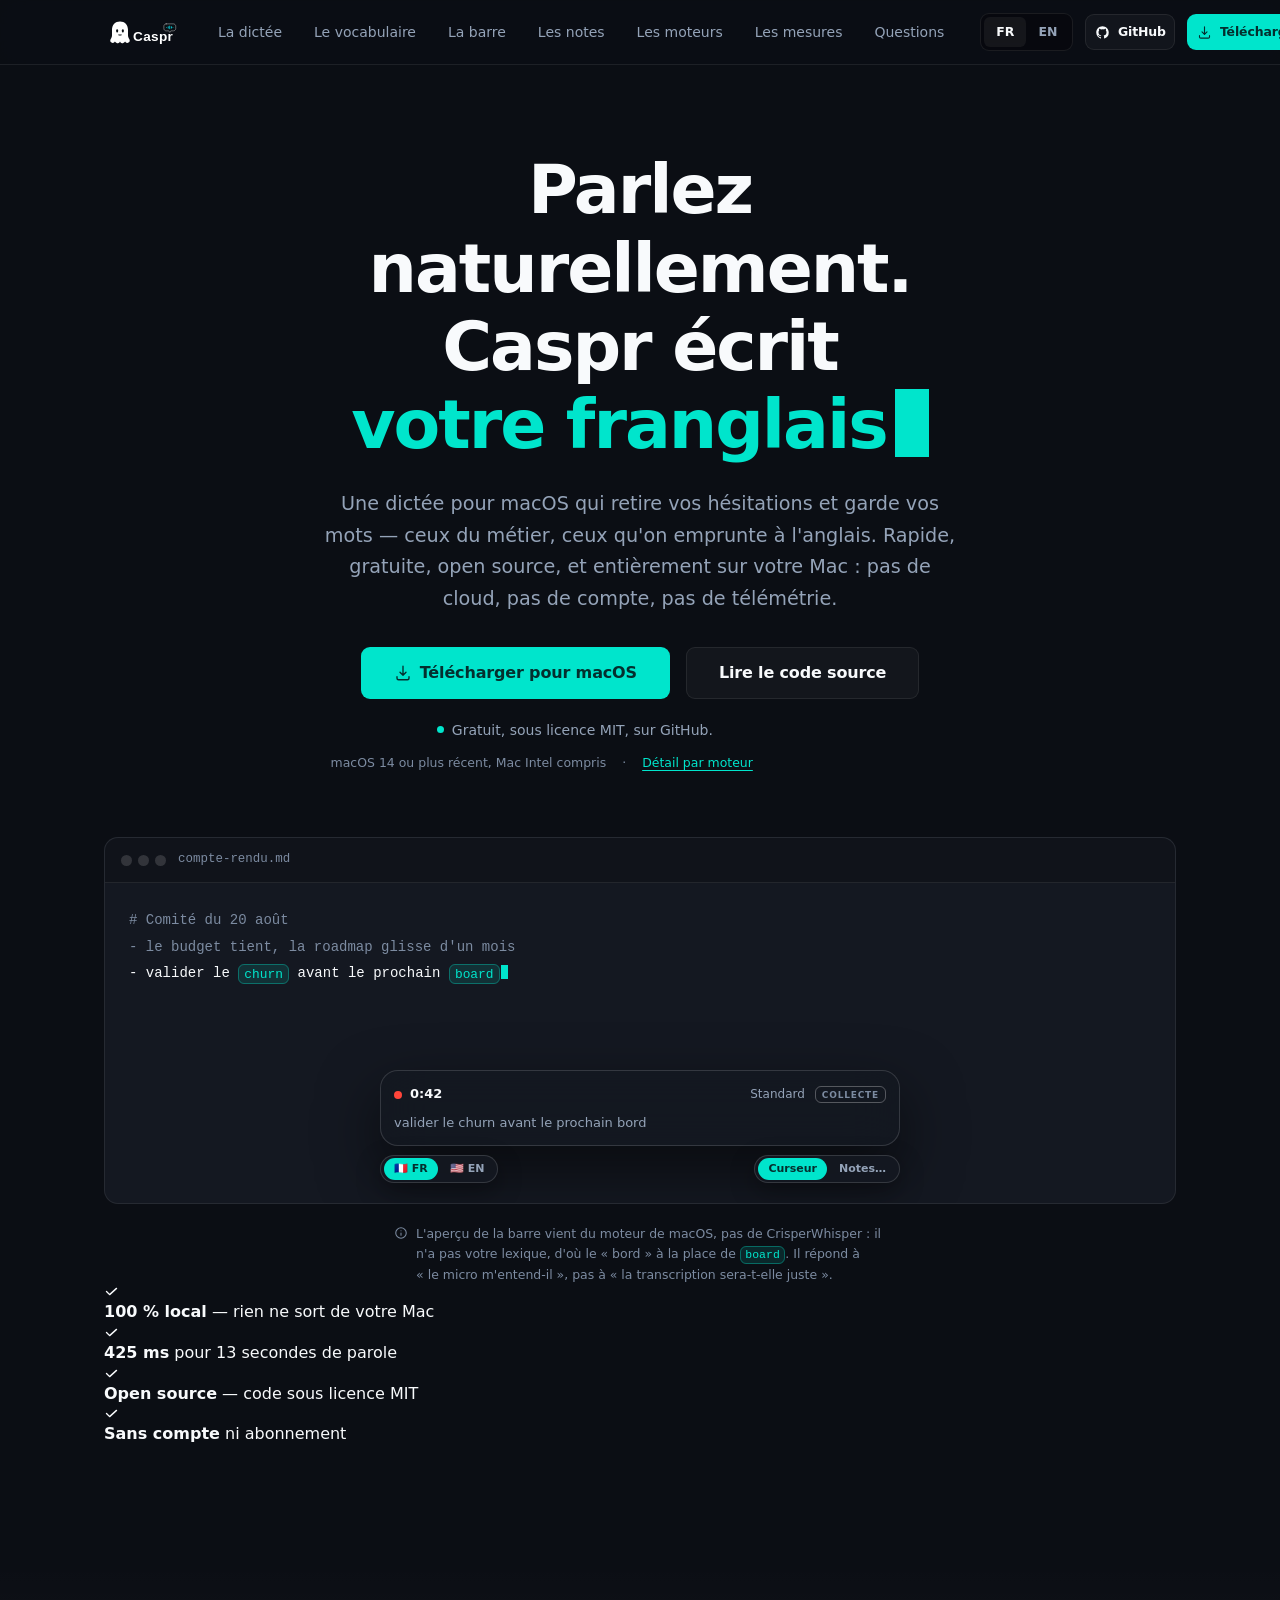
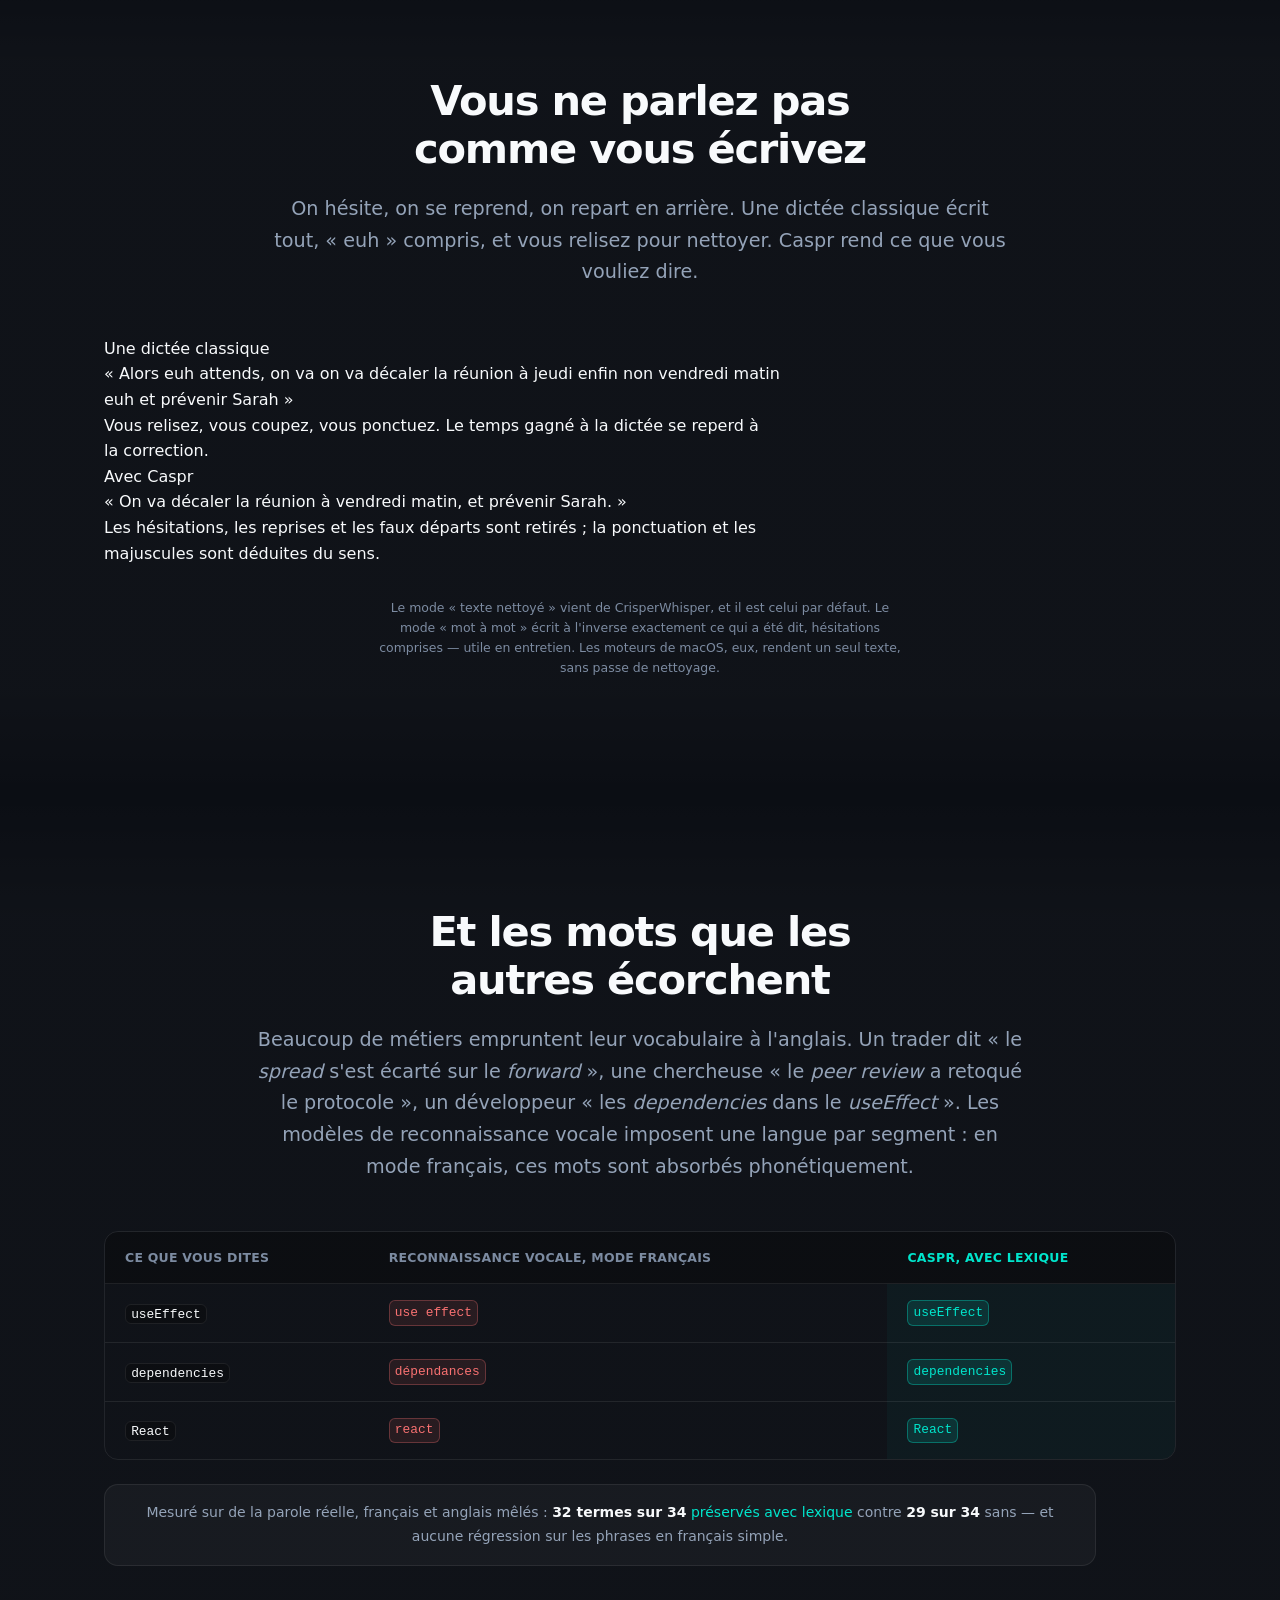
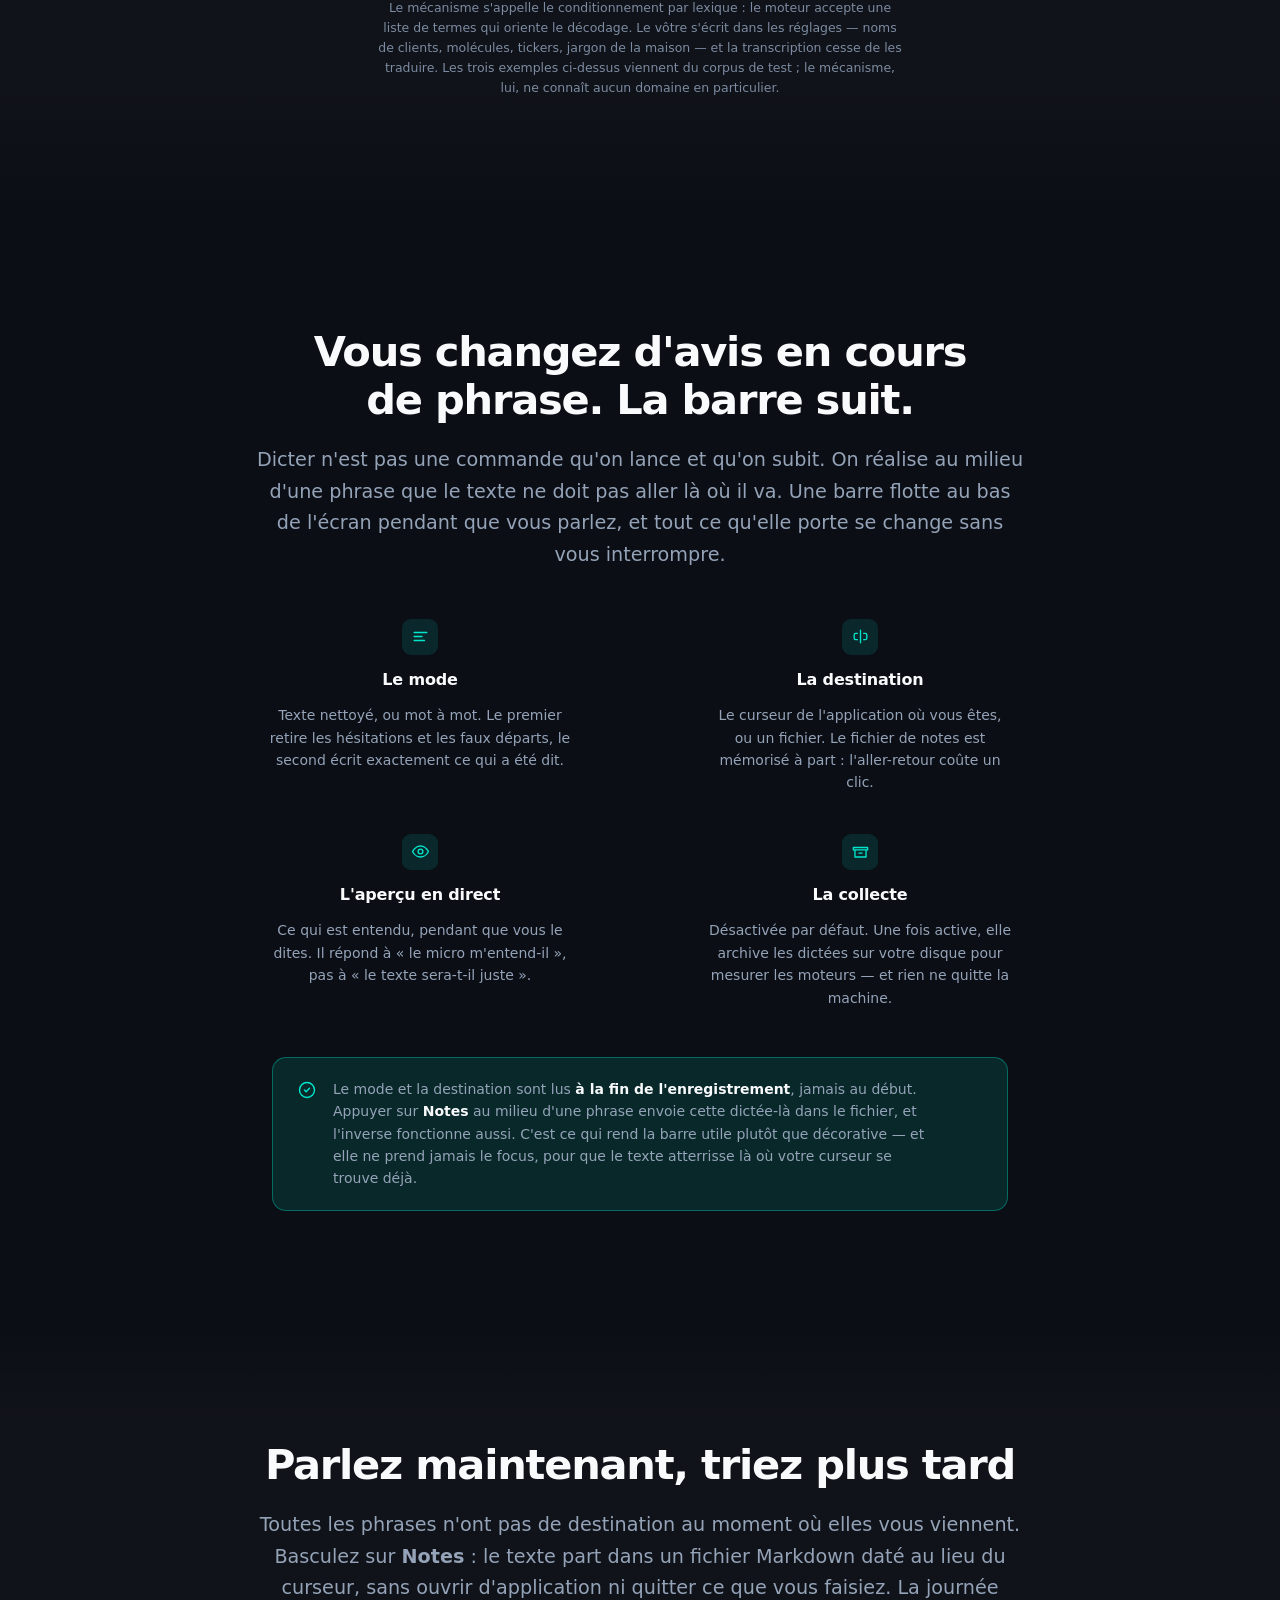
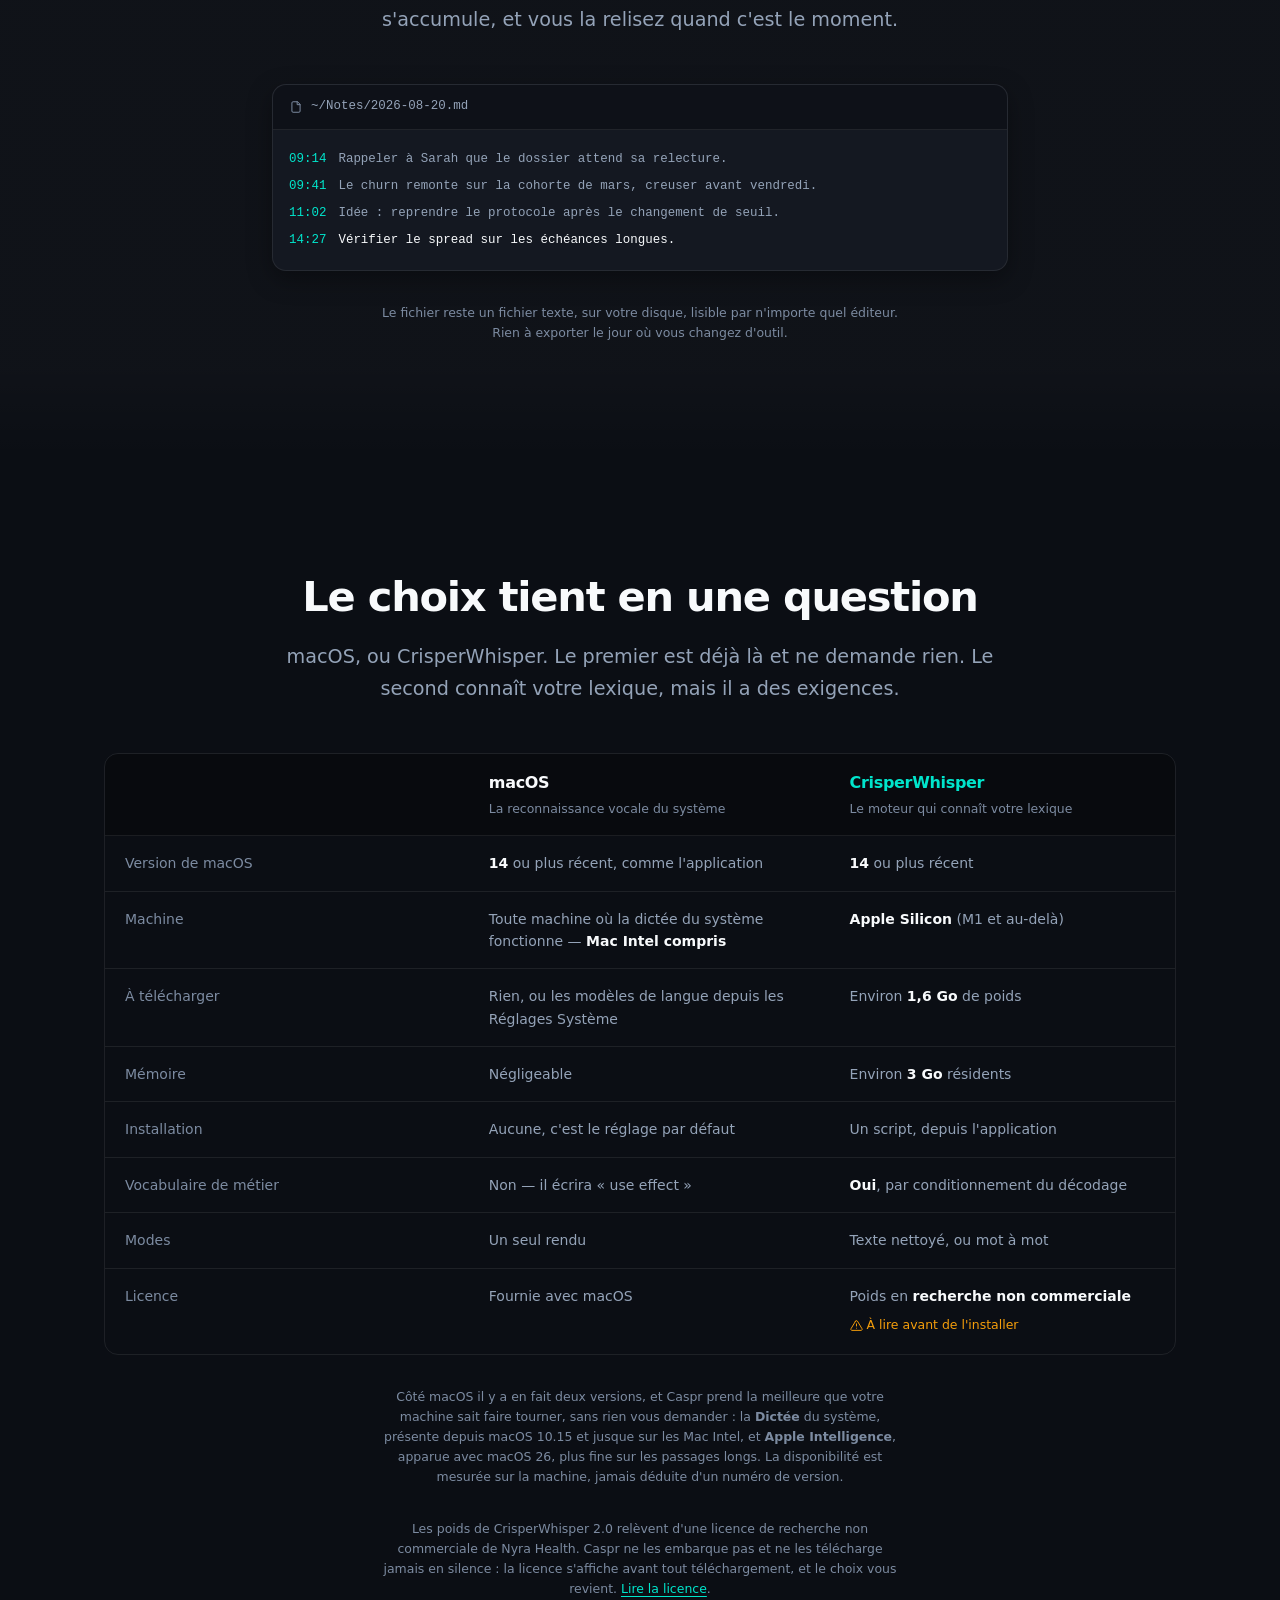
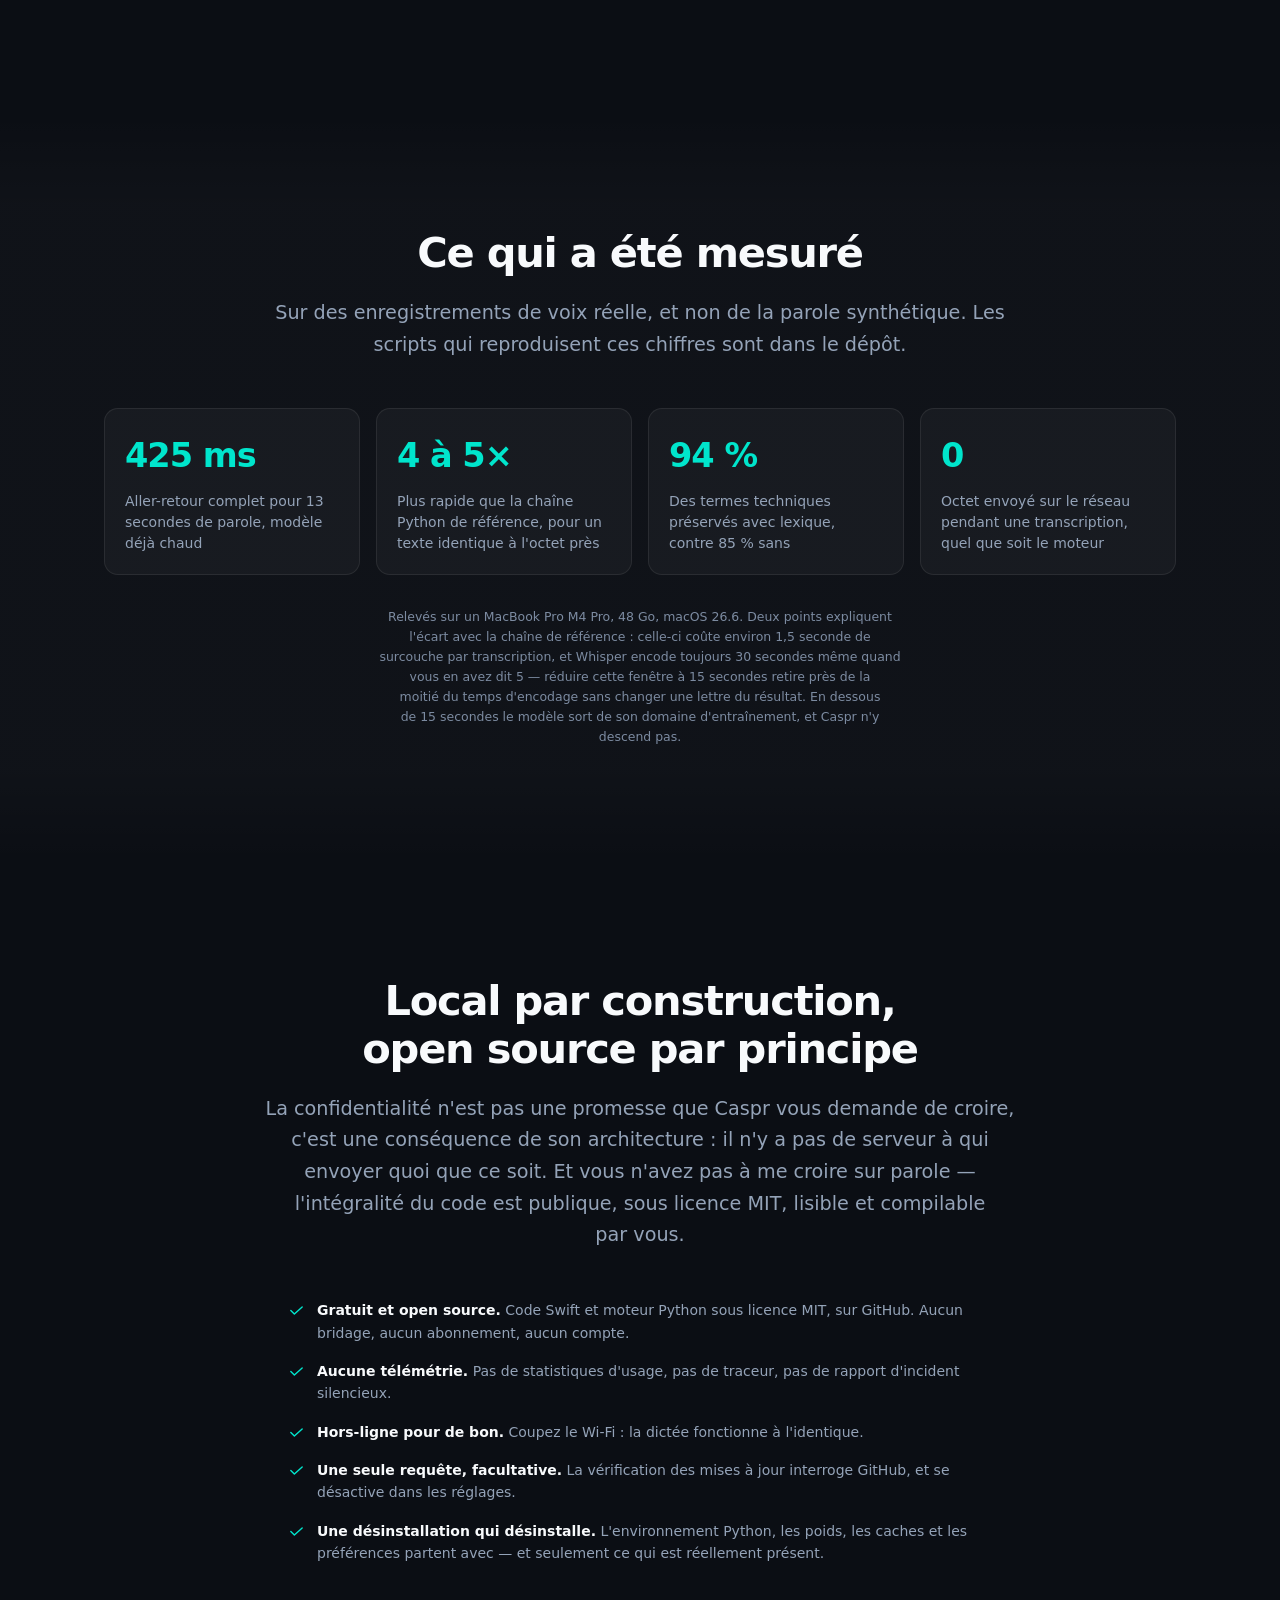
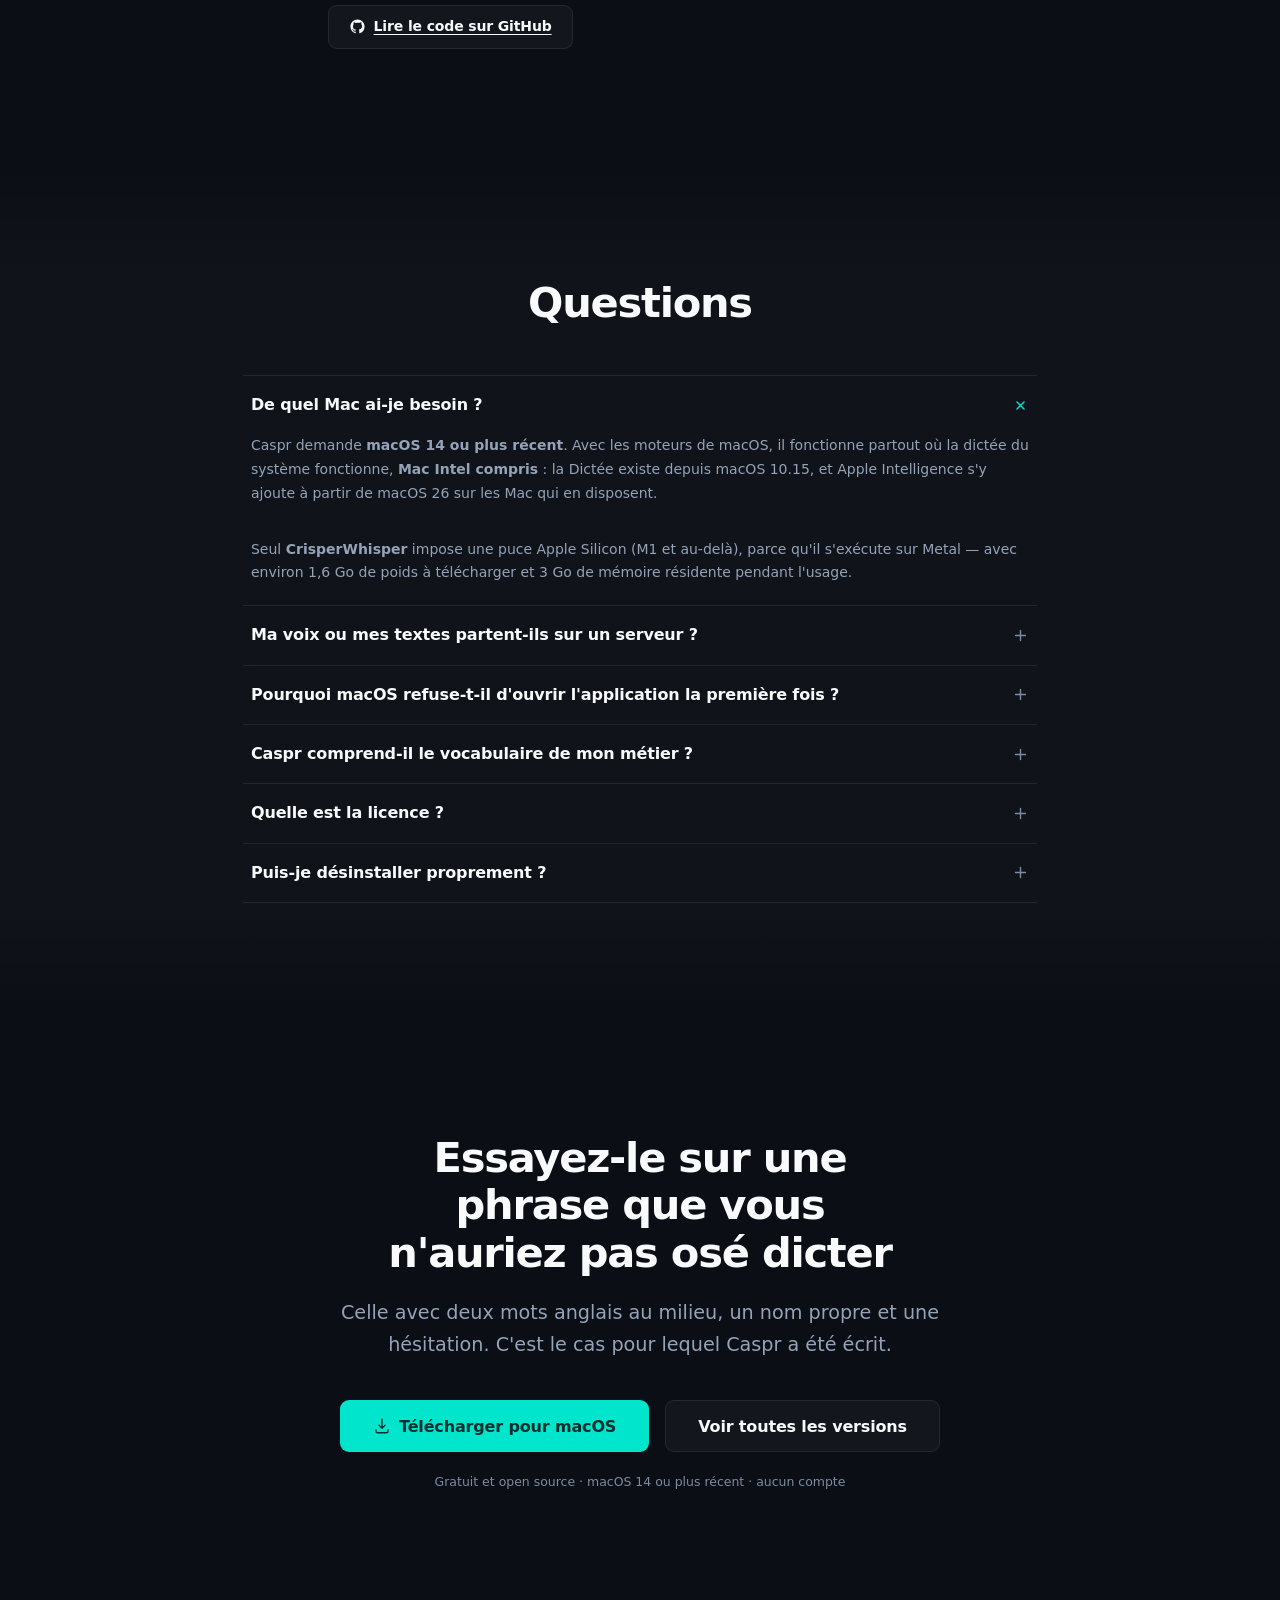
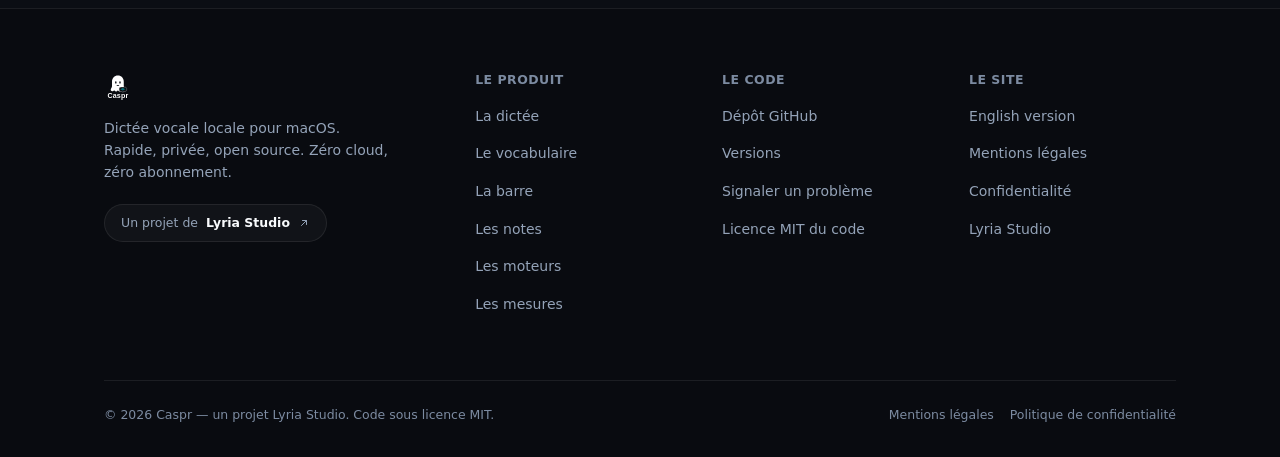
==== commit 304324fd: "Lead with the problem everyone has, not the one some people have "Personne ne parle une seule langue" ====
--- a/website/index.html
+++ b/website/index.html
@@ -34,7 +34,7 @@
 
 <!-- Aucune police distante : le site emploie la police système de macOS, comme
      l'application. Une requête réseau de moins, et zéro décalage au chargement. -->
-<link rel="stylesheet" href="style.css?v=5">
+<link rel="stylesheet" href="style.css?v=6">
 
 <script type="application/ld+json">
 {
@@ -147,6 +147,7 @@
     </a>
 
     <nav class="site-nav" aria-label="Sections du site">
+      <a class="nav-link" href="#dictee">La dictée</a>
       <a class="nav-link" href="#vocabulaire">Le vocabulaire</a>
       <a class="nav-link" href="#barre">La barre</a>
       <a class="nav-link" href="#notes">Les notes</a>
@@ -183,20 +184,22 @@
     <div class="container">
       <div class="hero-copy">
         <h1>
-          Parlez naturellement.<br>
-          Caspr écrit
-          <span class="typing">
-            <!-- La doublure invisible réserve la place de la plus longue des
-                 phrases : sans elle, chaque caractère tapé pousserait la page. -->
-            <span class="typing-ghost" aria-hidden="true">vos noms propres</span>
-            <span class="typing-out"><span id="typed"></span><span class="caret" aria-hidden="true"></span></span>
+          Parlez naturellement.
+          <span class="hero-sub">Caspr écrit
+            <span class="typing">
+              <!-- La doublure invisible réserve la place de la plus longue des
+                   phrases : sans elle, chaque caractère tapé pousserait la page. -->
+              <span class="typing-ghost" aria-hidden="true">votre franglais sans traduire</span>
+              <span class="typing-out"><span id="typed"></span><span class="caret" aria-hidden="true"></span></span>
+            </span>
           </span>
         </h1>
 
         <p class="hero-lead">
-          Une dictée pour macOS qui ne bute pas sur les mots de votre métier :
-          ceux qu'on emprunte à l'anglais, les acronymes, les noms propres.
-          Tout tourne sur votre Mac — pas de cloud, pas de compte, pas de télémétrie.
+          Une dictée pour macOS qui retire vos hésitations et garde vos mots —
+          ceux du métier, ceux qu'on emprunte à l'anglais. Rapide, gratuite,
+          open source, et entièrement sur votre Mac : pas de cloud, pas de compte,
+          pas de télémétrie.
         </p>
 
         <div class="hero-actions">
@@ -271,23 +274,82 @@
         <svg width="14" height="14" viewBox="0 0 24 24" fill="none" stroke="currentColor" stroke-width="1.8" stroke-linecap="round" stroke-linejoin="round" aria-hidden="true"><circle cx="12" cy="12" r="9"/><path d="M12 16v-4m0-4h.01"/></svg>
         <span>L'aperçu de la barre vient du moteur de macOS, pas de CrisperWhisper : il n'a pas votre lexique, d'où le «&nbsp;bord&nbsp;» à la place de <span class="term term--ok">board</span>. Il répond à «&nbsp;le micro m'entend-il&nbsp;», pas à «&nbsp;la transcription sera-t-elle juste&nbsp;».</span>
       </p>
+
+      <p class="perks">
+        <span class="perk"><svg width="15" height="15" viewBox="0 0 24 24" fill="none" stroke="currentColor" stroke-width="2.2" stroke-linecap="round" stroke-linejoin="round" aria-hidden="true"><path d="m4 12 5 5L20 7"/></svg><span><b>100 % local</b> — rien ne sort de votre Mac</span></span>
+        <span class="perk"><svg width="15" height="15" viewBox="0 0 24 24" fill="none" stroke="currentColor" stroke-width="2.2" stroke-linecap="round" stroke-linejoin="round" aria-hidden="true"><path d="m4 12 5 5L20 7"/></svg><span><b>425 ms</b> pour 13 secondes de parole</span></span>
+        <span class="perk"><svg width="15" height="15" viewBox="0 0 24 24" fill="none" stroke="currentColor" stroke-width="2.2" stroke-linecap="round" stroke-linejoin="round" aria-hidden="true"><path d="m4 12 5 5L20 7"/></svg><span><b>Open source</b> — code sous licence MIT</span></span>
+        <span class="perk"><svg width="15" height="15" viewBox="0 0 24 24" fill="none" stroke="currentColor" stroke-width="2.2" stroke-linecap="round" stroke-linejoin="round" aria-hidden="true"><path d="m4 12 5 5L20 7"/></svg><span><b>Sans compte</b> ni abonnement</span></span>
+      </p>
     </div>
   </section>
 
   <!-- ===================================================================
-       Le vocabulaire de métier — la raison d'être du projet.
+       Avant / après. Le problème que tout le monde a : on ne parle pas
+       comme on écrit.
+       =================================================================== -->
+  <section class="section section--raised" id="dictee" aria-labelledby="dictee-titre">
+    <div class="container">
+      <div class="section-head">
+        <h2 id="dictee-titre">Vous ne parlez pas comme vous écrivez</h2>
+        <p class="lead">
+          On hésite, on se reprend, on repart en arrière. Une dictée classique
+          écrit tout, «&nbsp;euh&nbsp;» compris, et vous relisez pour nettoyer.
+          Caspr rend ce que vous vouliez dire.
+        </p>
+      </div>
+
+      <div class="versus">
+        <div class="versus-card">
+          <p class="versus-label">Une dictée classique</p>
+          <p class="versus-quote">
+            «&nbsp;Alors <span class="filler">euh</span> attends, on va
+            <span class="filler">on va</span> décaler la réunion à jeudi
+            <span class="filler">enfin non</span> vendredi matin
+            <span class="filler">euh</span> et prévenir Sarah&nbsp;»
+          </p>
+          <p class="versus-note">
+            Vous relisez, vous coupez, vous ponctuez. Le temps gagné à la dictée
+            se reperd à la correction.
+          </p>
+        </div>
+
+        <div class="versus-card versus-card--after">
+          <p class="versus-label">Avec Caspr</p>
+          <p class="versus-quote">
+            «&nbsp;On va décaler la réunion à vendredi matin, et prévenir Sarah.&nbsp;»
+          </p>
+          <p class="versus-note">
+            Les hésitations, les reprises et les faux départs sont retirés ; la
+            ponctuation et les majuscules sont déduites du sens.
+          </p>
+        </div>
+      </div>
+
+      <p class="source-note">
+        Le mode «&nbsp;texte nettoyé&nbsp;» vient de CrisperWhisper, et il est celui par
+        défaut. Le mode «&nbsp;mot à mot&nbsp;» écrit à l'inverse exactement ce qui a été
+        dit, hésitations comprises — utile en entretien. Les moteurs de macOS, eux,
+        rendent un seul texte, sans passe de nettoyage.
+      </p>
+    </div>
+  </section>
+
+  <!-- ===================================================================
+       Le vocabulaire de métier — le différenciateur.
        =================================================================== -->
   <section class="section section--raised" id="vocabulaire" aria-labelledby="vocabulaire-titre">
     <div class="container">
       <div class="section-head">
-        <h2 id="vocabulaire-titre">Personne ne parle une seule langue à la fois</h2>
+        <h2 id="vocabulaire-titre">Et les mots que les autres écorchent</h2>
         <p class="lead">
-          Un trader dit «&nbsp;le <i lang="en">spread</i> s'est écarté sur le <i lang="en">forward</i>&nbsp;».
-          Une chercheuse dit «&nbsp;le <i lang="en">peer review</i> a retoqué le protocole&nbsp;».
-          Un développeur dit «&nbsp;les <i lang="en">dependencies</i> dans le <i lang="en">useEffect</i>&nbsp;».
-          Les modèles de reconnaissance vocale imposent une langue par segment :
-          en mode français, les mots empruntés à l'anglais sont absorbés
-          phonétiquement — et ce sont précisément ceux qu'on dicte toute la journée.
+          Beaucoup de métiers empruntent leur vocabulaire à l'anglais. Un trader dit
+          «&nbsp;le <i lang="en">spread</i> s'est écarté sur le <i lang="en">forward</i>&nbsp;»,
+          une chercheuse «&nbsp;le <i lang="en">peer review</i> a retoqué le protocole&nbsp;»,
+          un développeur «&nbsp;les <i lang="en">dependencies</i> dans le
+          <i lang="en">useEffect</i>&nbsp;». Les modèles de reconnaissance vocale
+          imposent une langue par segment : en mode français, ces mots sont absorbés
+          phonétiquement.
         </p>
       </div>
 
@@ -584,19 +646,20 @@
   <section class="section" id="local" aria-labelledby="local-titre">
     <div class="container">
       <div class="section-head">
-        <h2 id="local-titre">Rien à envoyer, donc rien à protéger</h2>
+        <h2 id="local-titre">Local par construction, open source par principe</h2>
         <p class="lead">
           La confidentialité n'est pas une promesse que Caspr vous demande de croire,
           c'est une conséquence de son architecture : il n'y a pas de serveur à qui
-          envoyer quoi que ce soit. Le code est public, et vous pouvez vérifier
-          qu'aucune requête ne sort.
+          envoyer quoi que ce soit. Et vous n'avez pas à me croire sur parole —
+          l'intégralité du code est publique, sous licence MIT, lisible et compilable
+          par vous.
         </p>
       </div>
 
       <ul class="facts">
         <li>
           <svg width="17" height="17" viewBox="0 0 24 24" fill="none" stroke="currentColor" stroke-width="2" stroke-linecap="round" stroke-linejoin="round" aria-hidden="true"><path d="m4 12 5 5L20 7"/></svg>
-          <span><strong>Aucun compte.</strong> Vous téléchargez, vous ouvrez, vous parlez.</span>
+          <span><strong>Gratuit et open source.</strong> Code Swift et moteur Python sous licence MIT, sur GitHub. Aucun bridage, aucun abonnement, aucun compte.</span>
         </li>
         <li>
           <svg width="17" height="17" viewBox="0 0 24 24" fill="none" stroke="currentColor" stroke-width="2" stroke-linecap="round" stroke-linejoin="round" aria-hidden="true"><path d="m4 12 5 5L20 7"/></svg>
@@ -744,8 +807,10 @@
   <div class="container">
     <div class="footer-grid">
       <div class="footer-brand">
-        <img src="images/caspr-logo-horizontal.svg" alt="Caspr" width="110" height="28">
-        <p>Dictée vocale locale pour macOS, pensée pour ceux dont le métier a son vocabulaire.</p>
+        <div class="footer-brand-top">
+          <img src="images/caspr-logo-stacked.svg" alt="Caspr" width="84" height="84">
+          <p>Dictée vocale locale pour macOS. Rapide, privée, open source. Zéro cloud, zéro abonnement.</p>
+        </div>
         <a class="footer-studio" href="https://lyriastudio.fr" rel="noopener">
           Un projet de <b>Lyria Studio</b>
           <svg width="12" height="12" viewBox="0 0 24 24" fill="none" stroke="currentColor" stroke-width="2" stroke-linecap="round" stroke-linejoin="round" aria-hidden="true"><path d="M7 17 17 7M9 7h8v8"/></svg>
@@ -755,6 +820,7 @@
       <nav class="footer-col" aria-labelledby="foot-produit">
         <h2 id="foot-produit">Le produit</h2>
         <ul>
+          <li><a href="#dictee">La dictée</a></li>
           <li><a href="#vocabulaire">Le vocabulaire</a></li>
           <li><a href="#barre">La barre</a></li>
           <li><a href="#notes">Les notes</a></li>
@@ -842,6 +908,6 @@
   </div>
 </div>
 
-<script src="app.js?v=5" defer></script>
+<script src="app.js?v=6" defer></script>
 </body>
 </html>
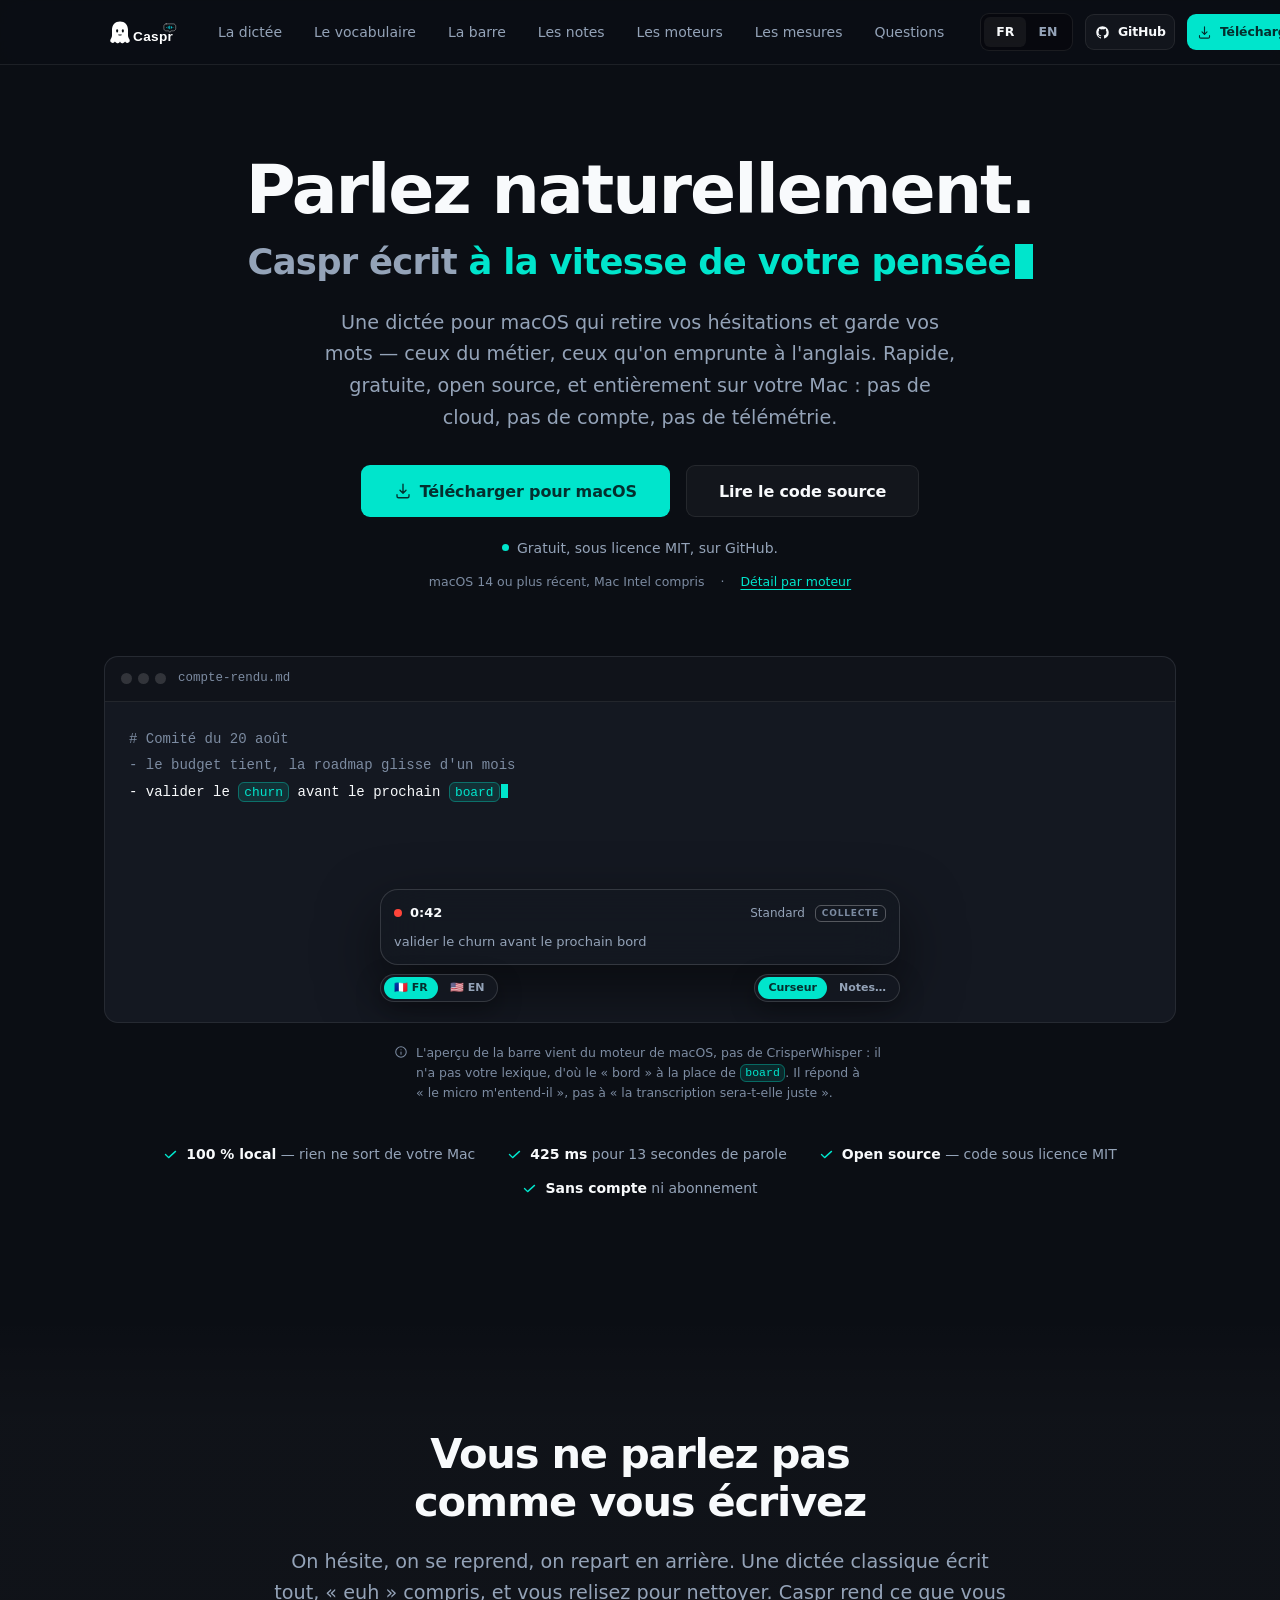
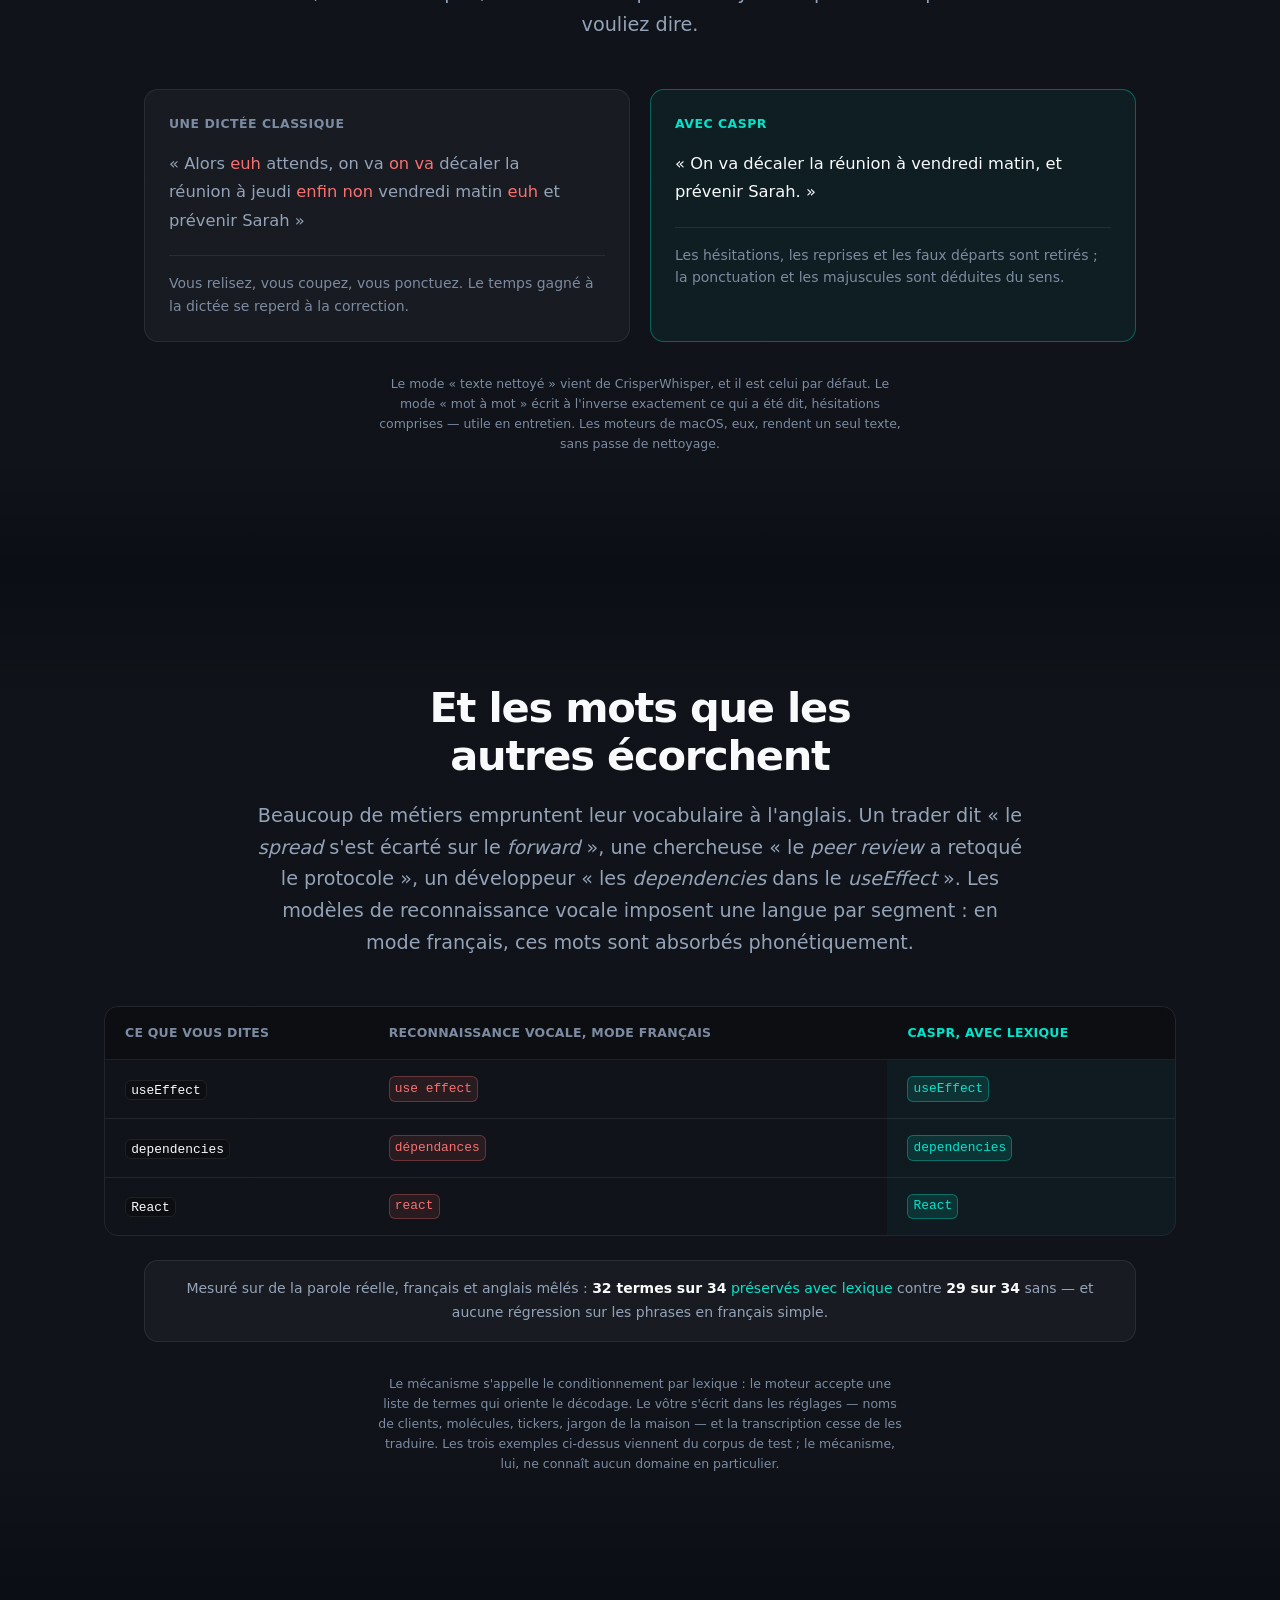
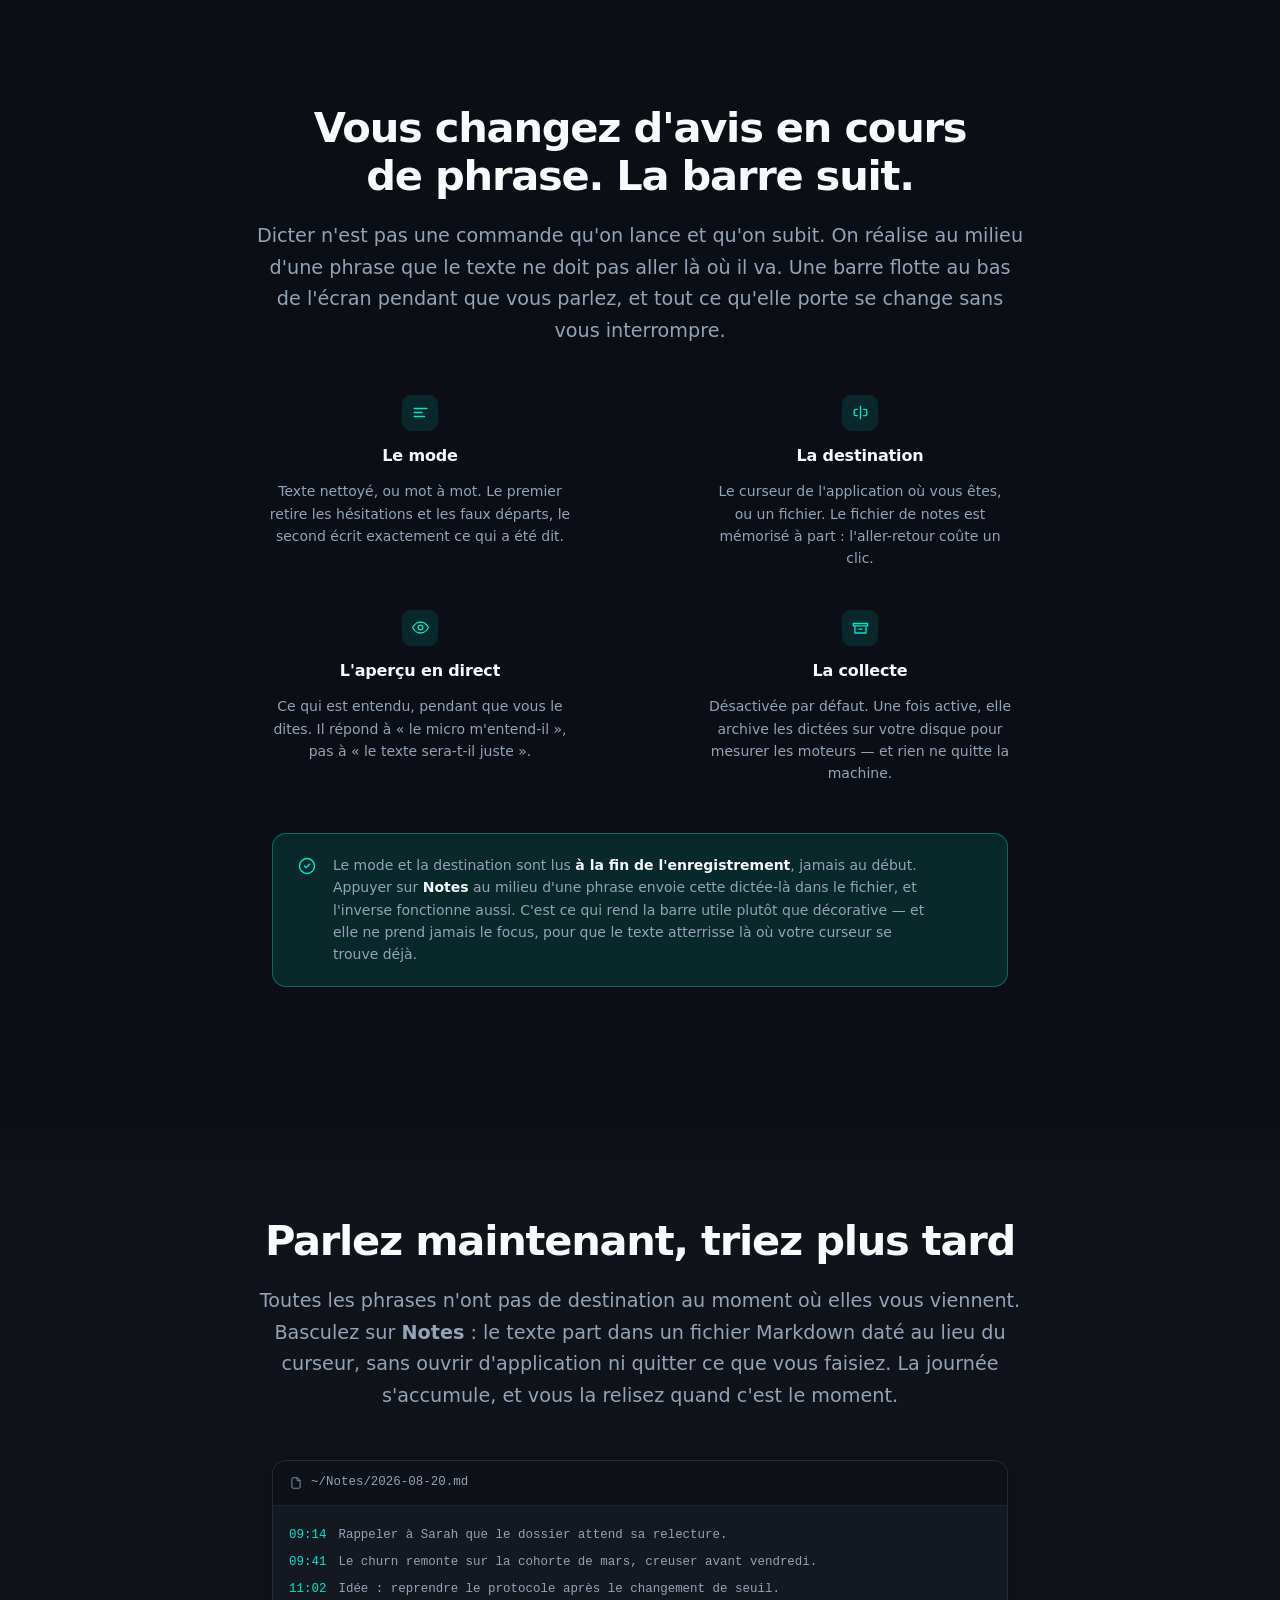
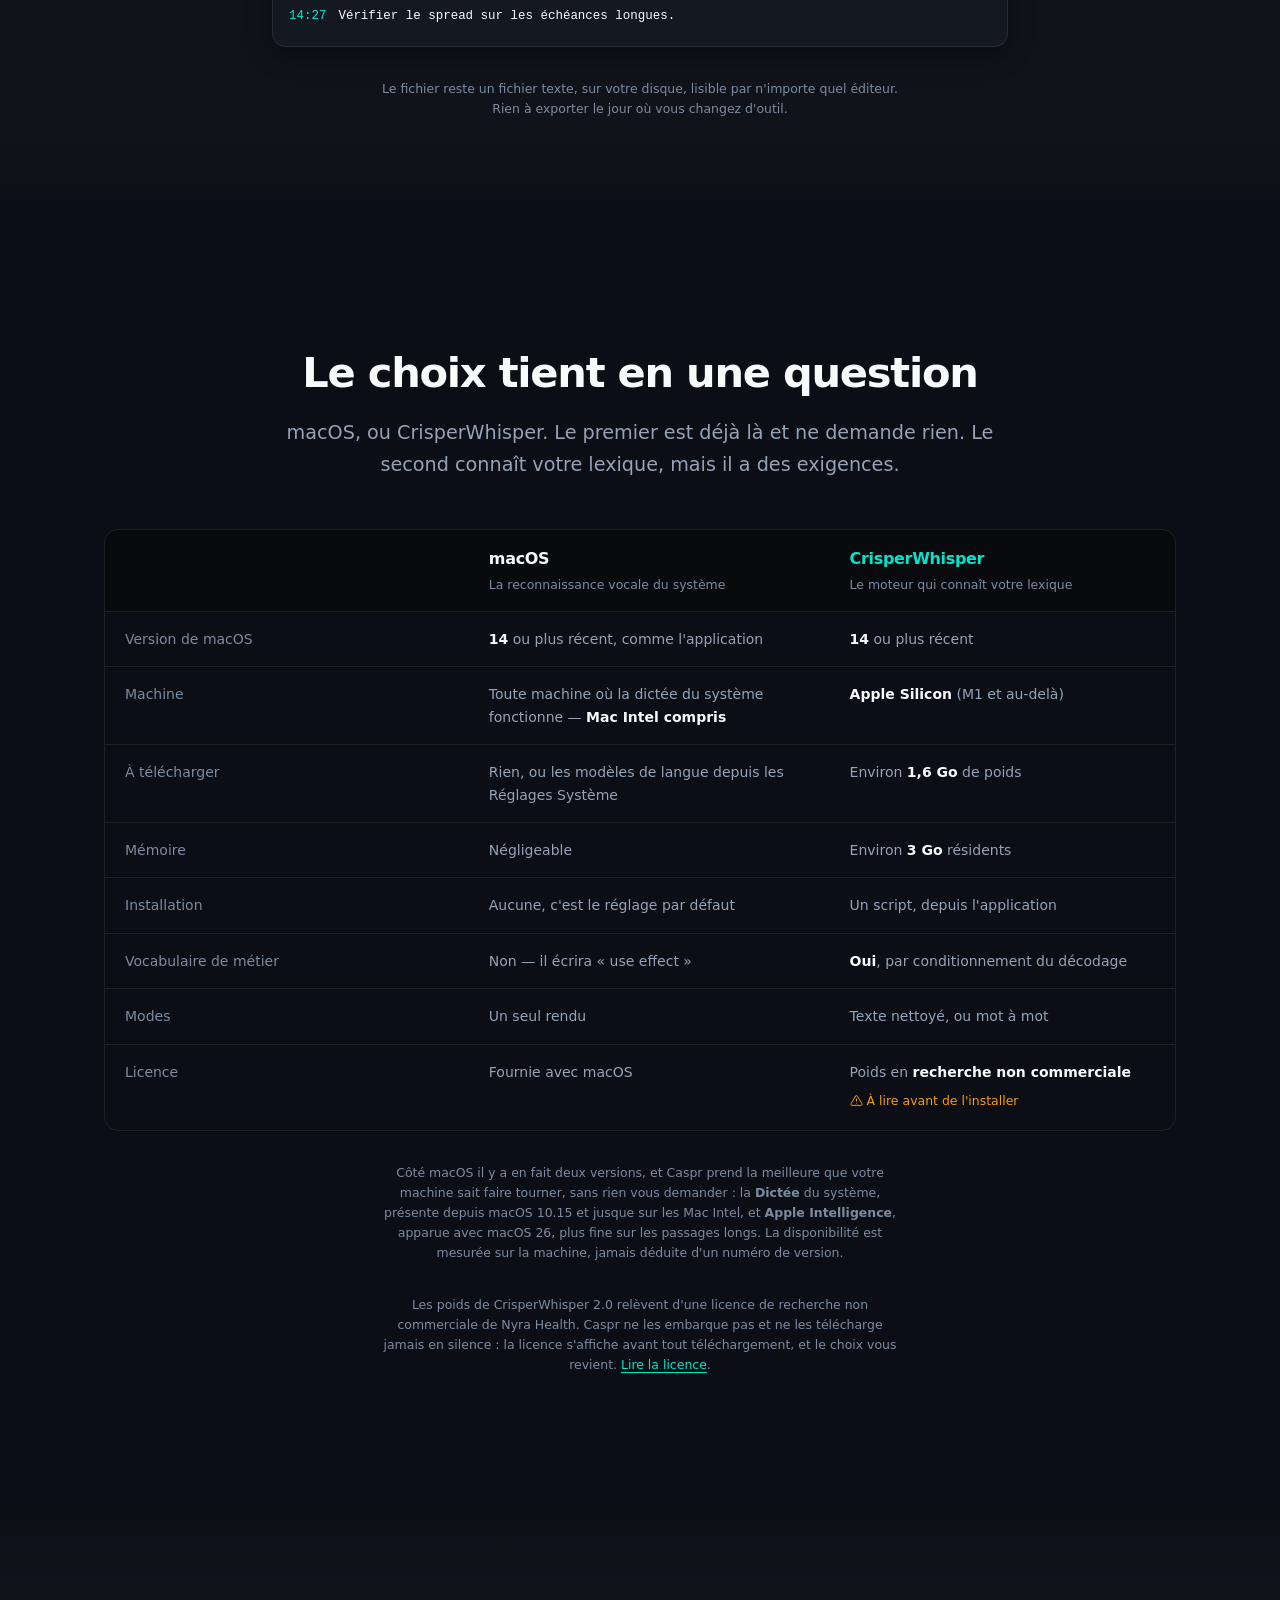
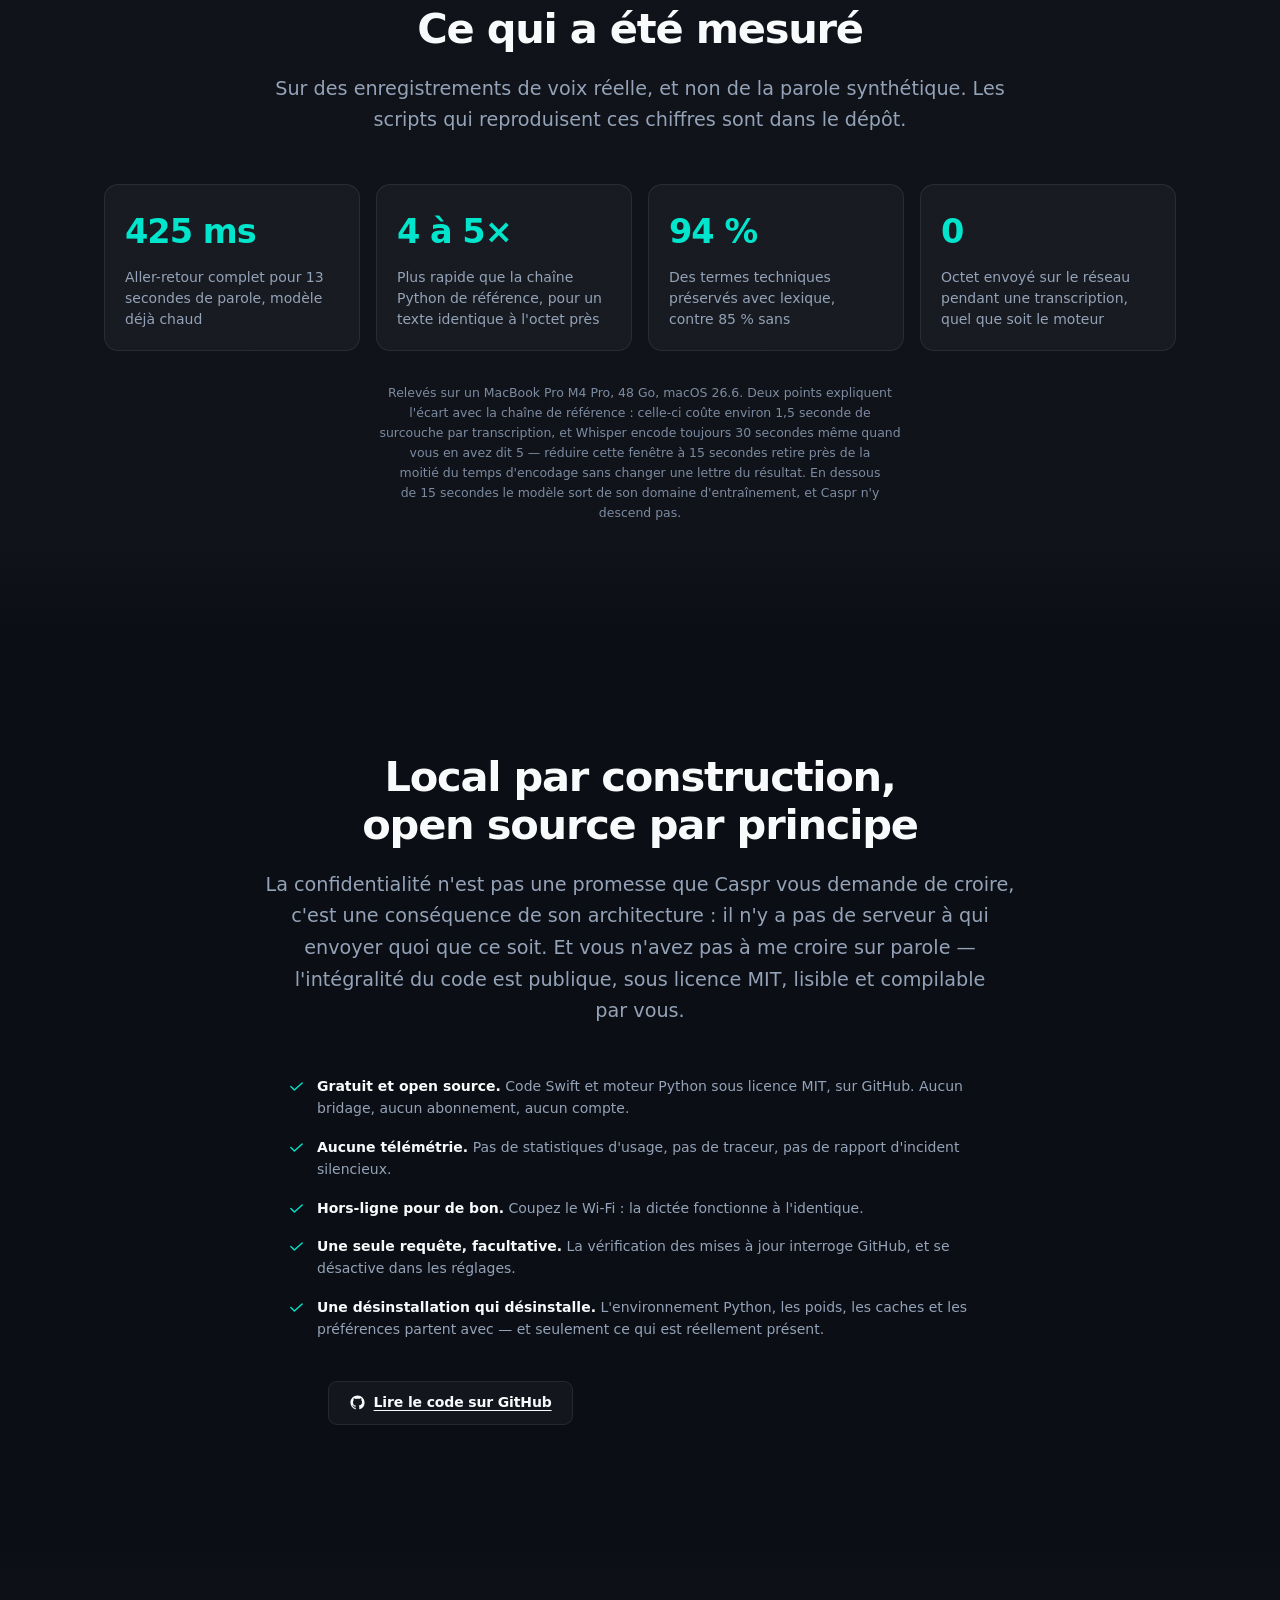
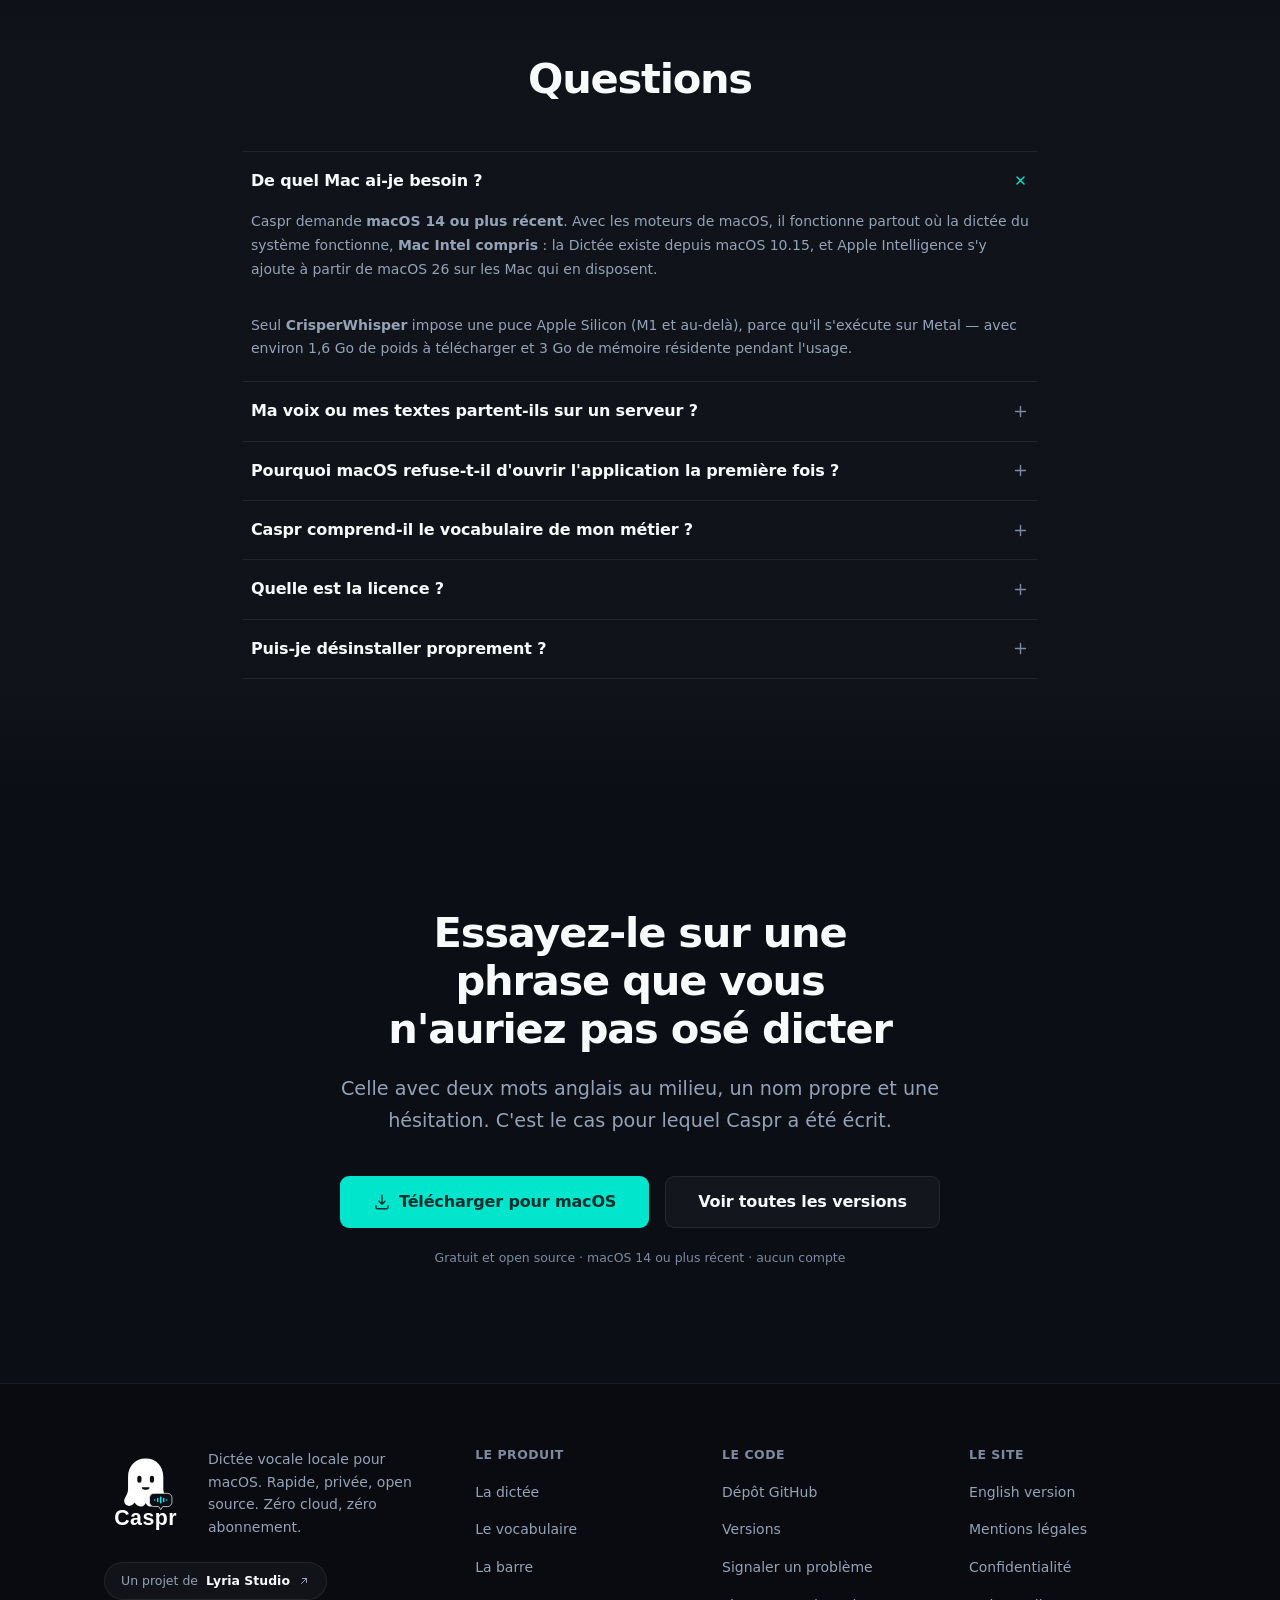
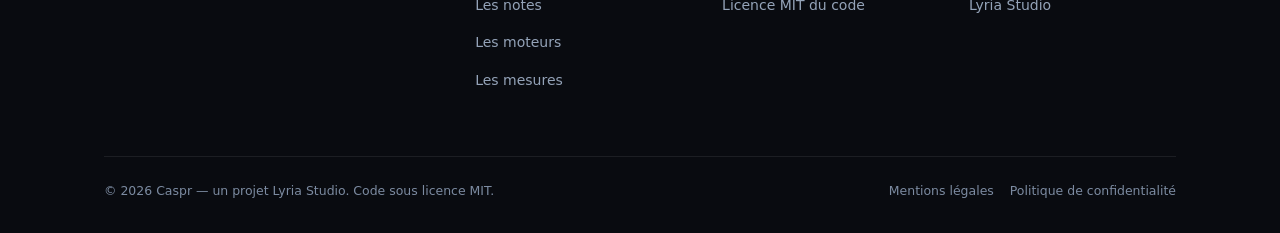
==== commit 933a3879: "wbsite(en): fix some problem with en redirection" ====
--- a/website/index.html
+++ b/website/index.html
@@ -10,7 +10,7 @@
 
 <link rel="canonical" href="https://caspr.lyriastudio.fr/">
 <link rel="alternate" hreflang="fr" href="https://caspr.lyriastudio.fr/">
-<link rel="alternate" hreflang="en" href="https://caspr.lyriastudio.fr/en.html">
+<link rel="alternate" hreflang="en" href="https://caspr.lyriastudio.fr/en">
 <link rel="alternate" hreflang="x-default" href="https://caspr.lyriastudio.fr/">
 
 <meta property="og:type" content="website">
@@ -159,7 +159,7 @@
     <div class="header-actions">
       <div class="lang-switch">
         <a href="/" aria-current="true" lang="fr">FR</a>
-        <a href="en.html" hreflang="en" lang="en">EN</a>
+        <a href="/en" hreflang="en" lang="en">EN</a>
       </div>
 
       <a class="btn btn--secondary btn--sm" href="https://github.com/mnaji42/caspr" rel="noopener">
@@ -842,7 +842,7 @@
       <nav class="footer-col" aria-labelledby="foot-site">
         <h2 id="foot-site">Le site</h2>
         <ul>
-          <li><a href="en.html" hreflang="en" lang="en">English version</a></li>
+          <li><a href="/en" hreflang="en" lang="en">English version</a></li>
           <li><a href="mentions-legales.html">Mentions légales</a></li>
           <li><a href="politique-de-confidentialite.html">Confidentialité</a></li>
           <li><a href="https://lyriastudio.fr" rel="noopener">Lyria Studio</a></li>
--- a/website/style.css
+++ b/website/style.css
@@ -238,12 +238,25 @@
 /* Le texte qui s'écrit, dans le titre. La largeur est réservée par le plus long
    des termes, posé en doublure invisible : sans elle, chaque caractère tapé
    pousserait la mise en page. */
-.typing { display: grid; }
+/* La proposition animée, sous l'accroche. Plus petite que le titre : à la
+   taille du display, la plus longue des phrases ne tiendrait pas sur une ligne
+   et la doublure réserverait une ligne vide sous les phrases courtes. */
+.hero-sub {
+  display: block;
+  margin-top: 0.35em;
+  font-size: 0.52em;
+  font-weight: 700;
+  letter-spacing: -0.02em;
+  color: var(--text-2);
+}
+
+.typing { display: inline-grid; vertical-align: top; }
 .typing > * { grid-area: 1 / 1; }
 .typing-ghost { visibility: hidden; }
 /* Une seule ligne, toujours : c'est ce qui garantit que la doublure réserve
    exactement la hauteur qu'occupera le texte tapé. */
 .typing-ghost, .typing-out { white-space: nowrap; }
+.typing-out { text-align: left; }
 .typing-out { color: var(--accent); }
 
 /* Le terme technique, écrit comme l'application l'écrit. */
@@ -382,7 +395,7 @@
 
 .hero { padding-top: clamp(48px, 3rem + 3vw, 88px); padding-bottom: var(--section-y); }
 
-.hero-copy { max-width: 46rem; margin-inline: auto; text-align: center; }
+.hero-copy { max-width: 50rem; margin-inline: auto; text-align: center; }
 
 .hero h1 { margin-bottom: var(--s-6); }
 .hero h1 .term { font-size: 0.78em; padding: 0.1em 0.3em; }
@@ -412,7 +425,7 @@
   gap: var(--s-2);
   justify-content: center;
   min-height: 20px;
-  margin-top: var(--s-5);
+  margin: var(--s-5) auto 0;
   font-size: var(--t-small);
   color: var(--text-2);
 }
@@ -433,7 +446,7 @@
   flex-wrap: wrap;
   justify-content: center;
   gap: var(--s-2) var(--s-4);
-  margin-top: var(--s-3);
+  margin: var(--s-3) auto 0;
   font-size: var(--t-micro);
   color: var(--text-3);
 }
@@ -615,6 +628,81 @@
 .stage-note svg { margin-top: 2px; }
 
 /* =============================================================================
+   Le bandeau d'atouts, sous la scène
+   ============================================================================= */
+
+.perks {
+  display: flex;
+  flex-wrap: wrap;
+  justify-content: center;
+  gap: var(--s-3) var(--s-8);
+  max-width: 60rem;
+  margin: var(--s-10) auto 0;
+}
+.perk {
+  display: inline-flex;
+  align-items: center;
+  gap: var(--s-2);
+  font-size: var(--t-small);
+  color: var(--text-2);
+}
+.perk svg { color: var(--accent); }
+.perk b { color: var(--text-1); font-weight: 600; }
+
+/* =============================================================================
+   Avant / après — ce que la dictée classique écrit, et ce que Caspr écrit
+   ============================================================================= */
+
+.versus {
+  display: grid;
+  gap: var(--s-5);
+  grid-template-columns: repeat(auto-fit, minmax(300px, 1fr));
+  max-width: 62rem;
+  margin-inline: auto;
+  text-align: left;
+}
+
+.versus-card {
+  padding: var(--s-6);
+  background: var(--card);
+  border: 1px solid var(--stroke);
+  border-radius: var(--r-card);
+}
+.versus-card--after {
+  border-color: var(--accent-border);
+  background: rgba(0, 229, 204, 0.05);
+}
+
+.versus-label {
+  font-size: var(--t-micro);
+  font-weight: 600;
+  letter-spacing: 0.04em;
+  text-transform: uppercase;
+  color: var(--text-3);
+}
+.versus-card--after .versus-label { color: var(--accent); }
+
+.versus-quote {
+  margin-top: var(--s-4);
+  max-width: none;
+  font-size: 1.02rem;
+  line-height: 1.75;
+  color: var(--text-2);
+}
+.versus-card--after .versus-quote { color: var(--text-1); }
+
+/* Les tics de langage, tels qu'une dictée classique les écrit. */
+.filler { color: var(--danger); }
+
+.versus-note {
+  margin-top: var(--s-5);
+  padding-top: var(--s-4);
+  border-top: 1px solid var(--stroke);
+  font-size: var(--t-small);
+  color: var(--text-3);
+}
+
+/* =============================================================================
    Le problème du franglais — la table de comparaison
    ============================================================================= */
 
@@ -661,7 +749,7 @@
   max-width: 62rem;
   text-align: center;
   line-height: 1.7;
-  margin-top: var(--s-6);
+  margin: var(--s-6) auto 0;
   padding: var(--s-4) var(--s-5);
   background: var(--card);
   border: 1px solid var(--stroke);
@@ -937,14 +1025,15 @@
   grid-template-columns: minmax(240px, 1.6fr) repeat(auto-fit, minmax(140px, 1fr));
 }
 
-.footer-brand img { height: 28px; width: auto; }
-.footer-brand p { margin-top: var(--s-4); font-size: var(--t-small); color: var(--text-2); max-width: 38ch; }
+.footer-brand-top { display: flex; align-items: center; gap: var(--s-5); }
+.footer-brand img { height: 84px; width: auto; flex-shrink: 0; }
+.footer-brand p { font-size: var(--t-small); color: var(--text-2); max-width: 34ch; }
 
 .footer-studio {
   display: inline-flex;
   align-items: center;
   gap: var(--s-2);
-  margin-top: var(--s-5);
+  margin-top: var(--s-6);
   padding: var(--s-2) var(--s-4);
   font-size: var(--t-micro);
   color: var(--text-2);
